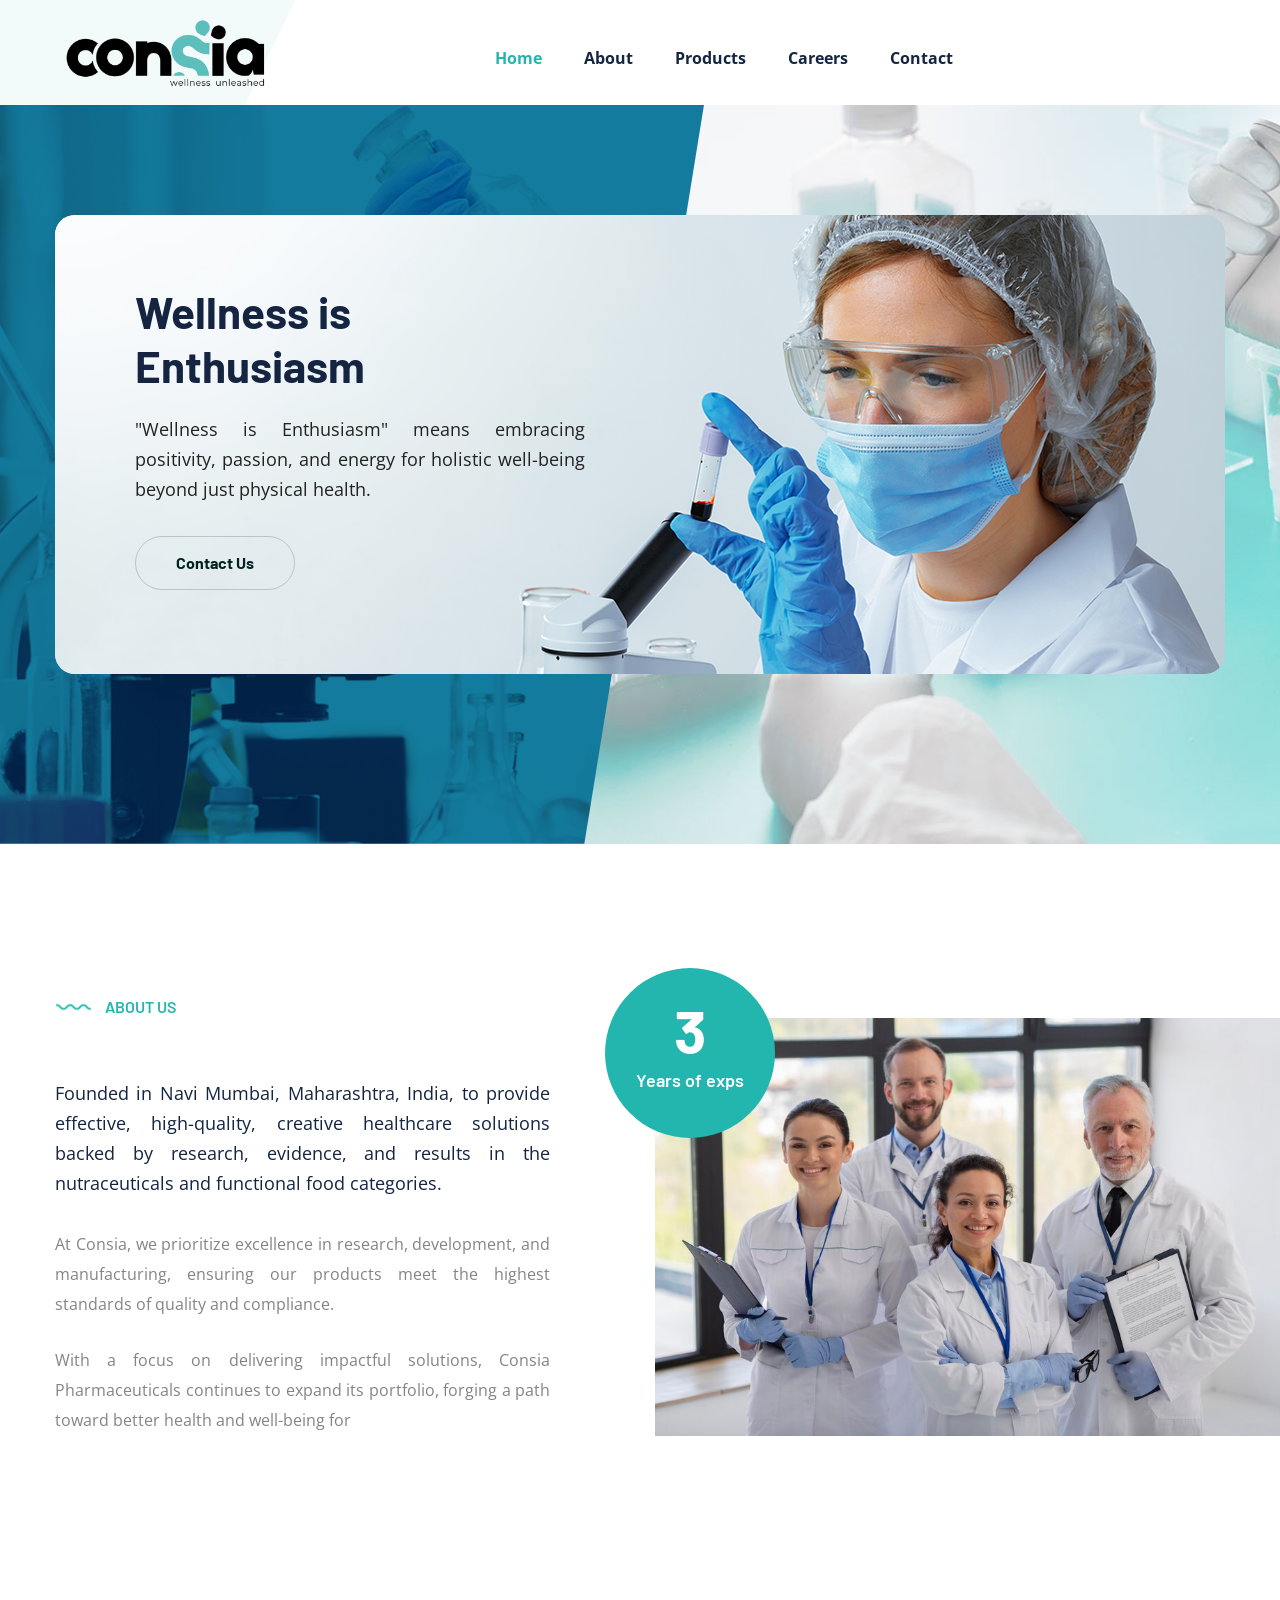
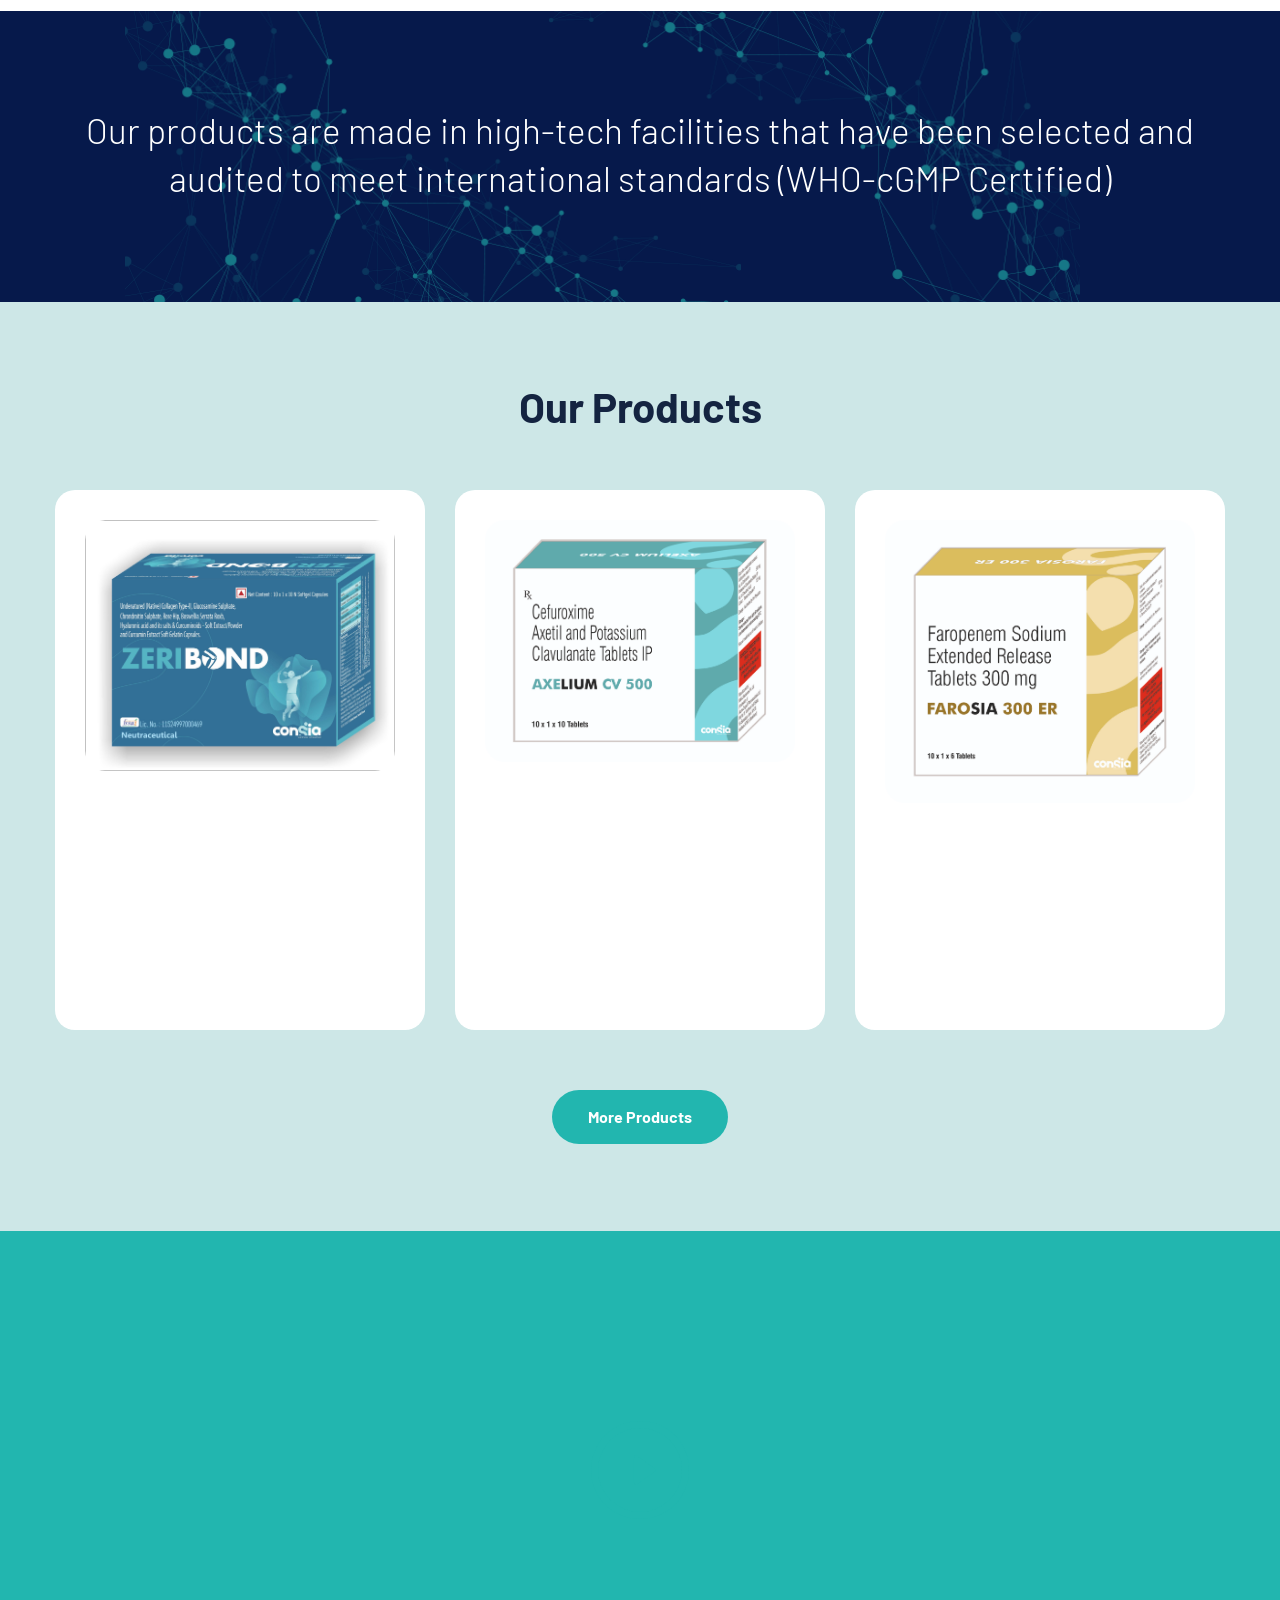
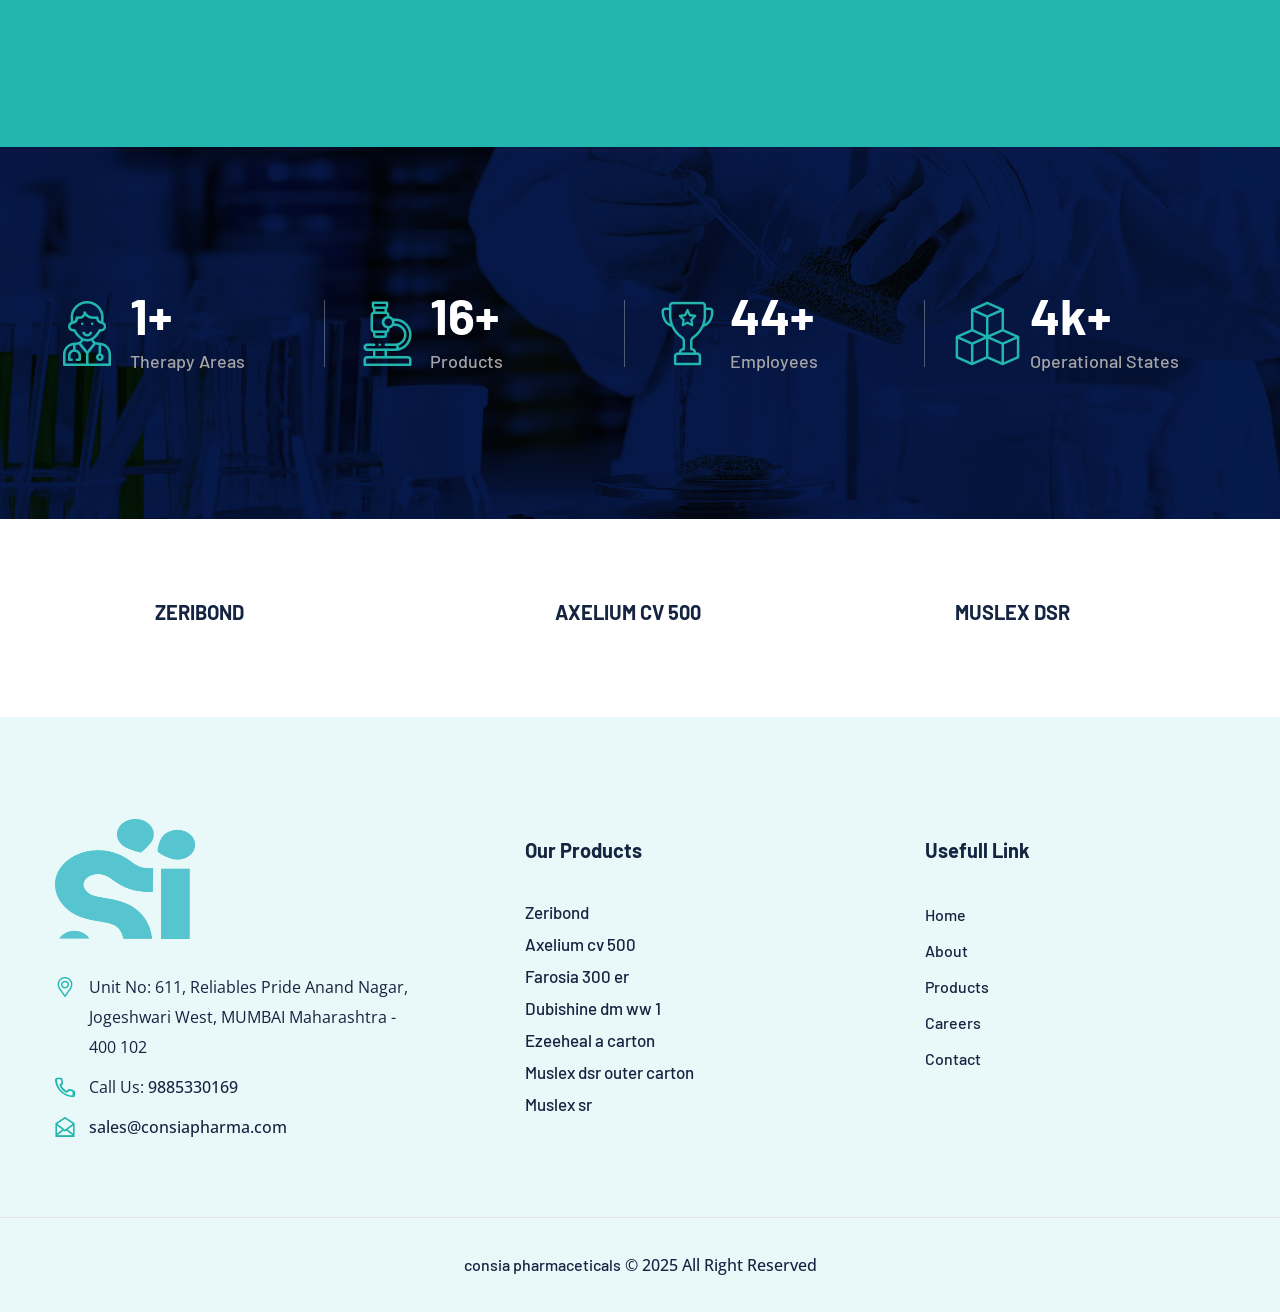
==== index.html @ 728d29fa "footer alignments done" ====
<!DOCTYPE html>
<html lang="en">
<head>
<meta charset="utf-8">
<meta http-equiv="X-UA-Compatible" content="IE=edge">
<meta name="viewport" content="width=device-width, initial-scale=1.0, maximum-scale=1.0, user-scalable=0">

<title>Consia pharmaceticals</title>

<!-- Fav Icon -->
<link rel="icon" href="assets/images/consiapharma-logo.png" type="consiapharma-logo">

<!-- Google Fonts -->
<link href="https://fonts.googleapis.com/css2?family=Barlow:ital,wght@0,300;0,400;0,500;0,600;0,700;0,800;0,900;1,300;1,400;1,500;1,600;1,700;1,800;1,900&display=swap" rel="stylesheet">
<link href="https://fonts.googleapis.com/css2?family=Open+Sans:ital,wght@0,300;0,400;0,600;0,700;0,800;1,300;1,400;1,600;1,700;1,800&display=swap" rel="stylesheet">

<!-- Stylesheets -->
<link href="assets/css/font-awesome-all.css" rel="stylesheet">
<link href="assets/css/flaticon.css" rel="stylesheet">
<link href="assets/css/owl.css" rel="stylesheet">
<link href="assets/css/bootstrap.css" rel="stylesheet">
<link href="assets/css/jquery.fancybox.min.css" rel="stylesheet">
<link href="assets/css/animate.css" rel="stylesheet">
<link href="assets/css/color.css" rel="stylesheet">
<link href="assets/css/style.css" rel="stylesheet">
<link href="assets/css/responsive.css" rel="stylesheet">

</head>


<!-- page wrapper -->
<body>

    <div class="boxed_wrapper">


        <!-- preloader -->
        <div class="loader-wrap">
            <div class="preloader">
                <!-- <div class="preloader-close">Preloader Close</div> -->
                <div id="handle-preloader" class="handle-preloader">
                    <div class="animation-preloader">
                        <!-- <div class="spinner"></div> -->
                        <div class="txt-loading">
                            <span data-text-preloader="c" class="letters-loading">
                                c
                            </span>
                            <span data-text-preloader="o" class="letters-loading">
                                o
                            </span>
                            <span data-text-preloader="n" class="letters-loading">
                                n
                            </span>
                            <span data-text-preloader="s" class="letters-loading">
                                s
                            </span>
                            <span data-text-preloader="i" class="letters-loading">
                                i
                            </span>
                            <span data-text-preloader="a" class="letters-loading">
                                a
                            </span>
                            <!-- <span data-text-preloader="x" class="letters-loading">
                                x
                            </span> -->
                        </div>
                    </div>  
                </div>
            </div>
        </div>
        <!-- preloader end -->


        <!-- search-popup -->
        <div id="search-popup" class="search-popup">
            <div class="close-search"><span>x</span></div>
            <div class="popup-inner">
                <div class="overlay-layer"></div>
                <div class="search-form">
                    <form method="post" action="index.html">
                        <div class="form-group">
                            <fieldset>
                                <input type="search" class="form-control" name="search-input" value="" placeholder="Search Here" required >
                                <input type="submit" value="Search Now!" class="theme-btn style-four">
                            </fieldset>
                        </div>
                    </form>
                    <h3>Recent Search Keywords</h3>
                    <ul class="recent-searches">
                        <li><a href="index.html">Finance</a></li>
                        <li><a href="index.html">Idea</a></li>
                        <li><a href="index.html">Service</a></li>
                        <li><a href="index.html">Growth</a></li>
                        <li><a href="index.html">Plan</a></li>
                    </ul>
                </div>
            </div>
        </div>
        <!-- search-popup end -->


        <!-- main header -->
        <header class="main-header style-one">
            <!-- header-upper -->
            <!-- <div class="header-upper">
                <div class="auto-container">
                    <div class="upper-inner clearfix">
                        <div class="logo-box pull-left">
                            <div class="bg-color"></div>
                            <figure class="logo"><a href="index.html"><img src="assets/images/logo.png" alt=""></a></figure>
                        </div>
                        <ul class="info-box pull-right clearfix">
                            <li><i class="icon-2"></i><a href="mailto:info@example.com">info@example.com</a></li>
                            <li><i class="icon-3"></i>Bulls Stadium, California</li>
                            <li class="btn-box"><a href="research.html" class="theme-btn-one">Join Research</a></li>
                        </ul>
                    </div>
                </div>
            </div> -->
            <!-- header-lower -->
            <div class="header-lower">
                <div class="auto-container">
                    <div class="outer-box clearfix">
                        <div class="menu-area pull-left clearfix">
                            <!--Mobile Navigation Toggler-->
                            <div class="mobile-nav-toggler">
                                <i class="icon-bar"></i>
                                <i class="icon-bar"></i>
                                <i class="icon-bar"></i>
                            </div>
                            <nav class="main-menu navbar-expand-md navbar-light">
                                <div class="logo-box pull-left">
                                    <div class="bg-color"></div>
                                    <figure class="logo"><a href="/"><img src="assets/images/consiapharma-logo.png" alt="consiapharma-logo"></a></figure>
                                </div>
                                <div class="collapse navbar-collapse show clearfix" id="navbarSupportedContent">
                                    <ul class="navigation">
                                        <li class="current dropdown"><a href="/">Home</a>
                                           
                                        </li>
                                        <li class="dropdown"><a href="./about">About</a>
                                           
                                        </li>
                                        <li class="dropdown"><a href="./products">Products</a>
                                           
                                        </li> 
                                        <!-- <li class="dropdown"><a href="./products">Manufacturing</a>
                                            
                                        </li> 
                                        <li class="dropdown"><a href="./marketing">Marketing</a>
                                           
                                        </li>  -->
                                        <li class="dropdown"><a href="./careers">Careers</a>
                                           
                                        </li>
                                       
                                        <li><a href="./contact">Contact</a></li>   
                                    </ul>
                                </div>
                            </nav>
                        </div>
                        <!-- <div class="menu-right-content pull-right clearfix">
                            <div class="search-btn">
                                <button type="button" class="search-toggler"><i class="icon-1"></i></button>
                            </div>
                            <ul class="social-links clearfix">
                                <li><a href="index.html"><i class="fab fa-facebook-f"></i></a></li>
                                <li><a href="index.html"><i class="fab fa-twitter"></i></a></li>
                                <li><a href="index.html"><i class="fab fa-instagram"></i></a></li>
                                <li><a href="index.html"><i class="fab fa-pinterest-p"></i></a></li>
                            </ul>
                        </div> -->
                    </div>
                </div>
            </div>

            <!--sticky Header-->
            <div class="sticky-header">
                <div class="auto-container">
                    <div class="outer-box clearfix">
                        <div class="menu-area pull-left">
                            <nav class="main-menu clearfix">
                                <!--Keep This Empty / Menu will come through Javascript-->
                            </nav>
                        </div>
                        <!-- <div class="menu-right-content pull-right clearfix">
                            <div class="search-btn">
                                <button type="button" class="search-toggler"><i class="icon-1"></i></button>
                            </div>
                            <ul class="social-links clearfix">
                                <li><a href="index.html"><i class="fab fa-facebook-f"></i></a></li>
                                <li><a href="index.html"><i class="fab fa-twitter"></i></a></li>
                                <li><a href="index.html"><i class="fab fa-instagram"></i></a></li>
                                <li><a href="index.html"><i class="fab fa-pinterest-p"></i></a></li>
                            </ul>
                        </div> -->
                    </div>
                </div>
            </div>
        </header>
        <!-- main-header end -->

        <!-- Mobile Menu  -->
        <div class="mobile-menu">
            <div class="menu-backdrop"></div>
            <div class="close-btn"><i class="fas fa-times"></i></div>
            
            <nav class="menu-box">
                <div class="nav-logo"><a href="index.html"><img src="assets/images/logo-2.png" alt="" title=""></a></div>
                <div class="menu-outer"><!--Here Menu Will Come Automatically Via Javascript / Same Menu as in Header--></div>
                <div class="contact-info">
                    <h4>Contact Info</h4>
                    <ul>
                        <li>Chicago 12, Melborne City, USA</li>
                        <li><a href="tel:+8801682648101">+88 01682648101</a></li>
                        <li><a href="mailto:info@example.com">info@example.com</a></li>
                    </ul>
                </div>
                <div class="social-links">
                    <ul class="clearfix">
                        <li><a href="index.html"><span class="fab fa-twitter"></span></a></li>
                        <li><a href="index.html"><span class="fab fa-facebook-square"></span></a></li>
                        <li><a href="index.html"><span class="fab fa-pinterest-p"></span></a></li>
                        <li><a href="index.html"><span class="fab fa-instagram"></span></a></li>
                        <li><a href="index.html"><span class="fab fa-youtube"></span></a></li>
                    </ul>
                </div>
            </nav>
        </div>
        <!-- End Mobile Menu -->


        <!-- banner-section -->
        <section class="banner-section style-one" style="background-image: url(assets/images/banner/banner-1.jpg);">
            <div class="bg-layer" style="background-image: url(assets/images/banner/banner-1.png);"></div>
            <div class="banner-carousel owl-theme owl-carousel owl-nav-none owl-dots-none">
                <div class="slide-item">
                    <div class="auto-container">
                        <div class="content-box">
                            <figure class="content-bg"><img src="assets/images/banner/banner-img-1.png" alt=""></figure>
                            <div class="shape">
                                <div class="shape-1 rotate-me" style="background-image: url();"></div>
                            </div>
                            <div class="text">
                                <h2>Wellness is Enthusiasm</h2>
                                <p> 
                                    
"Wellness is Enthusiasm" means embracing positivity, passion, and energy for holistic well-being beyond just physical health.</p>
                                <div class="btn-box">
                                    <!-- <a href="research.html" class="theme-btn-one">Our Services</a> -->
                                    <a href="contact.html" class="banner-btn">Contact Us</a>
                                </div>
                            </div>
                        </div>
                    </div>
                </div>
                <div class="slide-item">
                    <div class="auto-container">
                        <div class="content-box">
                            <figure class="content-bg"><img src="assets/images/banner/banner-img-2.png" alt=""></figure>
                            <div class="shape">
                                <div class="shape-2 rotate-me" style="background-image: url();"></div>
                                <div class="shape-3" style="background-image: url();"></div>
                            </div>
                            <div class="text">
                                <h2>Wellness is Fitness</h2>
                                <p>
                                    "Wellness is Fitness" underscores the vital role of physical fitness in overall well-being. It highlights the importance of regular exercise, strength, endurance, and an active lifestyle for both physical and mental health.</p>
                                <div class="btn-box">
                                    <!-- <a href="research.html" class="theme-btn-one">Our Services</a> -->
                                    <a href="contact.html" class="banner-btn">Contact Us</a>
                                </div>
                            </div>
                        </div>
                    </div>
                </div>
                <div class="slide-item">
                    <div class="auto-container">
                        <div class="content-box">
                            <figure class="content-bg"><img src="assets/images/banner/banner-img-3.png" alt=""></figure>
                            <div class="shape">
                                <div class="shape-4 rotate-me" style="background-image: url();"></div>
                                <div class="shape-5" style="background-image: url();"></div>
                            </div>
                            <div class="text">
                                <h2>Wellness is Pease</h2>
                                <p>"Wellness is Peace" underscores the importance of inner calm and mental tranquility as key aspects of well-being. It reflects a state of harmony within oneself and with the world, fostering emotional balance and reducing stress.</p>
                                <div class="btn-box">
                                    <!-- <a href="research.html" class="theme-btn-one">Our Services</a> -->
                                    <a href="contact.html" class="banner-btn">Contact Us</a>
                                </div>
                            </div>
                        </div>
                    </div>
                </div>

                <div class="slide-item">
                    <div class="auto-container">
                        <div class="content-box">
                            <figure class="content-bg"><img src="assets/images/banner/banner-img-3.png" alt=""></figure>
                            <div class="shape">
                                <div class="shape-4 rotate-me" style="background-image: url();"></div>
                                <div class="shape-5" style="background-image: url();"></div>
                            </div>
                            <div class="text">
                                <h2>Wellness is Exuberance</h2>
                                <p>"Wellness is Exuberance" signifies a vibrant state of joy, energy, and enthusiasm for life. It highlights the connection between a positive attitude and holistic well-being, radiating vitality and happiness in everyday experiences.</p>
                                <div class="btn-box">
                                    <!-- <a href="research.html" class="theme-btn-one">Our Services</a> -->
                                    <a href="contact.html" class="banner-btn">Contact Us</a>
                                </div>
                            </div>
                        </div>
                    </div>
                </div>
            </div>
        </section>
        <!-- banner-section end -->


        <!-- service-section -->
        <!-- <section class="service-section">
            <div class="pattern-layer">
                <div class="pattern-1 wow zoomIn animated" data-wow-delay="00ms" data-wow-duration="1500ms" style="background-image: url(assets/images/shape/shape-3.png);"></div>
                <div class="pattern-2  wow zoomIn animated" data-wow-delay="300ms" data-wow-duration="1500ms" style="background-image: url(assets/images/shape/shape-4.png);"></div>
            </div>
            <div class="auto-container">
                <div class="sec-title centred">
                    <h6>Laboratory Services</h6>
                    <h2>Reliable & High-Quality <br />Laboratory Service</h2>
                </div>
                <div class="row clearfix">
                    <div class="col-lg-3 col-md-6 col-sm-12 service-block">
                        <div class="service-block-one wow fadeInUp animated" data-wow-delay="00ms" data-wow-duration="1500ms">
                            <div class="inner-box">
                                <div class="icon-box"><i class="icon-5"></i></div>
                                <h4><a href="research.html">Clinical <br />Microbiology Tests</a></h4>
                                <p>Excepteur sint ocecat pro dent sunt in culpa.</p>
                                <div class="btn-box"><a href="research.html" class="theme-btn-two">Read More</a></div>
                            </div>
                        </div>
                    </div>
                    <div class="col-lg-3 col-md-6 col-sm-12 service-block">
                        <div class="service-block-one wow fadeInUp animated" data-wow-delay="200ms" data-wow-duration="1500ms">
                            <div class="inner-box">
                                <div class="icon-box"><i class="icon-6"></i></div>
                                <h4><a href="research.html">Testing for <br />Traces & Impurities</a></h4>
                                <p>Excepteur sint ocecat pro dent sunt in culpa.</p>
                                <div class="btn-box"><a href="research.html" class="theme-btn-two">Read More</a></div>
                            </div>
                        </div>
                    </div>
                    <div class="col-lg-3 col-md-6 col-sm-12 service-block">
                        <div class="service-block-one wow fadeInUp animated" data-wow-delay="400ms" data-wow-duration="1500ms">
                            <div class="inner-box">
                                <div class="icon-box"><i class="icon-7"></i></div>
                                <h4><a href="research.html">Clinical <br />Biochemistry Tests</a></h4>
                                <p>Excepteur sint ocecat pro dent sunt in culpa.</p>
                                <div class="btn-box"><a href="research.html" class="theme-btn-two">Read More</a></div>
                            </div>
                        </div>
                    </div>
                    <div class="col-lg-3 col-md-6 col-sm-12 service-block">
                        <div class="service-block-one wow fadeInUp animated" data-wow-delay="600ms" data-wow-duration="1500ms">
                            <div class="inner-box">
                                <div class="icon-box"><i class="icon-8"></i></div>
                                <h4><a href="research.html">Clinical <br />Histopatology Tests</a></h4>
                                <p>Excepteur sint ocecat pro dent sunt in culpa.</p>
                                <div class="btn-box"><a href="research.html" class="theme-btn-two">Read More</a></div>
                            </div>
                        </div>
                    </div>
                </div>
            </div>
        </section> -->
        <!-- service-section end -->


        <!-- about-section -->
        <section class="about-section sec-pad-2">
            <div class="auto-container">
                <div class="row align-items-center clearfix">
                    <div class="col-lg-6 col-md-12 col-sm-12 content-column">
                        <div class="content_block_1">
                            <div class="content-box">
                                <div class="sec-title">
                                    <h6>About Us</h6>
                                    <!-- <h2>Reliable Journal of Medical Health Research.</h2> -->
                                </div>
                                <div class="bold-text">
                                    <p>
                                        Founded in Navi Mumbai, Maharashtra, India, to provide effective, high-quality, creative healthcare solutions backed by research, evidence, and results in the nutraceuticals and functional food categories.</p>
                                </div>
                                <div class="text">
                                    <p>At Consia, we prioritize excellence in research, development, and manufacturing, ensuring our products meet the highest standards of quality and compliance.</p>
                                    <p>With a focus on delivering impactful solutions, Consia Pharmaceuticals continues to expand its portfolio, forging a path toward better health and well-being for </p>
                                    <!-- <ul class="list-style-one clearfix">
                                        <li>The Mycobacteriology Section</li>
                                        <li>The Aerobic Bacteriology Section</li>
                                    </ul> -->
                                </div>
                                <!-- <div class="btn-box">
                                    <a href="research.html" class="theme-btn-one">Our Services</a>
                                </div> -->
                            </div>
                        </div>
                    </div>
                    <div class="col-lg-6 col-md-12 col-sm-12 image-column">
                        <div class="image_block_1">
                            <div class="image-box">
                                <!-- <div class="shape">
                                    <div class="shape-1" style="background-image: url(assets/images/shape/shape-5.png);"></div>
                                    <div class="shape-2" style="background-image: url(assets/images/shape/shape-2.png);"></div>
                                </div> -->
                                <figure class="image"><img src="assets/images/resource/about-pharma.jpg" alt=""></figure>
                                <div class="text">
                                    <h2>3</h2>
                                    <h5>Years of exps</h5>
                                </div>
                            </div>
                        </div>
                    </div>
                </div>
            </div>
        </section>
        <!-- about-section end -->

        <!-- cta-style-two -->
        <section class="cta-style-two bg-color-4">
            <div class="pattern-layer">
                <div class="pattern-1" style="background-image: url(assets/images/shape/shape-61.png);"></div>
                <div class="pattern-2" style="background-image: url(assets/images/shape/shape-62.png);"></div>
            </div>
            <div class="auto-container">
                <div class="inner-box clearfix">
                    <div class="text pull-left">
                        <h2>Our products are made in high-tech facilities that
                            have been selected and audited to
                            meet international standards (WHO-cGMP Certified)</h2>
                    </div>
                    <!-- <div class="btn-box pull-right">
                        <a href="index-4.html" class="banner-btn-two">Book Free Sampling Here</a>
                    </div> -->
                </div>
            </div>
        </section>
        <!-- cta-style-two end -->




        <!-- service-style-two -->
        <section class="service-style-two sec-pad centred products-sec">
            <div class="auto-container">
                <div class="sec-title centred">
                    <!-- <h6>Clinical Services</h6> -->
                    <h2>Our Products</h2>
                </div>
                <div class="row clearfix">
                    <div class="col-lg-4 col-md-6 col-sm-12 service-block">
                        <div class="service-block-two wow fadeInUp animated" data-wow-delay="00ms" data-wow-duration="1500ms">
                            <div class="inner-box">
                                <figure class="image-box"><img src="assets/images/gallery/zeribond.jpeg" alt=""></figure>
                                <div class="lower-content">
                                    <!-- <div class="icon-box"><i class="icon-39"></i></div> -->
                                    <!-- <h4><a href="./products">ZERIBOND</a></h4> -->
                                    <!-- <p>Excepteur sint ocecat pro sunt in culpa. qui officia deserunt mollit anim id est. perspiciatis unde.</p> -->
                                    <!-- <div class="btn-box"><a href="./products" class="theme-btn-two">Read More</a></div> -->
                                </div>
                            </div>
                        </div>
                    </div>
                    <div class="col-lg-4 col-md-6 col-sm-12 service-block">
                        <div class="service-block-two wow fadeInUp animated" data-wow-delay="300ms" data-wow-duration="1500ms">
                            <div class="inner-box">
                                <figure class="image-box"><img src="assets/images/gallery/AXELIUM-CV-500.jpg" alt=""></figure>
                                <div class="lower-content">
                                    <!-- <div class="icon-box"><i class="icon-40"></i></div> -->
                                    <!-- <h4><a href="research.html">Testing for Traces & <br />Impurities</a></h4>
                                    <p>Excepteur sint ocecat pro sunt in culpa. qui officia deserunt mollit anim id est. perspiciatis unde.</p> -->
                                    <!-- <div class="btn-box"><a href="./products" class="theme-btn-two">Read More</a></div> -->
                                </div>
                            </div>
                        </div>
                    </div>
                    <div class="col-lg-4 col-md-6 col-sm-12 service-block">
                        <div class="service-block-two wow fadeInUp animated" data-wow-delay="600ms" data-wow-duration="1500ms">
                            <div class="inner-box">
                                <figure class="image-box"><img src="assets/images/gallery/FAROSIA-300-ER.jpg" alt=""></figure>
                                <div class="lower-content">
                                    <!-- <div class="icon-box"><i class="icon-41"></i></div>
                                    <h4><a href="research.html">Clinical Biochemistry <br />Tests</a></h4>
                                    <p>Excepteur sint ocecat pro sunt in culpa. qui officia deserunt mollit anim id est. perspiciatis unde.</p> -->
                                    <!-- <div class="btn-box"><a href="./products" class="theme-btn-two">Read More</a></div> -->
                                </div>
                            </div>
                        </div>
                    </div>
                </div>
                <div class="more-btn">
                    <a href="./products" class="theme-btn-one">More Products</a>
                </div>
            </div>
        </section>
        <!-- service-style-two end -->

        <!-- video-section -->
        <section class="video-section centred" style="background-image: url(assets/images/background/parallax-img.jpg);">
            <div class="auto-container">
                <div class="inner-box">
                    <div class="video-btn">
                        <a href="https://www.youtube.com/watch?v=nfP5N9Yc72A&amp;t=28s" class="lightbox-image" data-caption=""><i class="icon-4"></i></a>
                    </div>
                    <!-- <h3>Lets Watch Our Recent Work</h3> -->
                </div>
            </div>
        </section>
        <!-- video-section end -->


        <!-- funfact-style-two -->
        <section class="funfact-style-two" style="background-image: url(assets/images/background/funfact-1.jpg);">
            <div class="auto-container">
                <div class="row clearfix">
                    <div class="col-lg-3 col-md-6 col-sm-12 counter-block">
                        <div class="counter-block-two">
                            <div class="inner-box">
                                <div class="icon-box"><i class="icon-42"></i></div>
                                <div class="count-outer count-box">
                                    <span class="count-text" data-speed="1500" data-stop="2">0</span><span>+</span>
                                </div>
                                <h5>Therapy Areas</h5>
                            </div>
                        </div>
                    </div>
                    <div class="col-lg-3 col-md-6 col-sm-12 counter-block">
                        <div class="counter-block-two">
                            <div class="inner-box">
                                <div class="icon-box"><i class="icon-43"></i></div>
                                <div class="count-outer count-box">
                                    <span class="count-text" data-speed="1500" data-stop="18">0</span><span>+</span>
                                </div>
                                <h5>Products</h5>
                            </div>
                        </div>
                    </div>
                    <div class="col-lg-3 col-md-6 col-sm-12 counter-block">
                        <div class="counter-block-two">
                            <div class="inner-box">
                                <div class="icon-box"><i class="icon-44"></i></div>
                                <div class="count-outer count-box">
                                    <span class="count-text" data-speed="1500" data-stop="49">0</span><span>+</span>
                                </div>
                                <h5>Employees</h5>
                            </div>
                        </div>
                    </div>
                    <div class="col-lg-3 col-md-6 col-sm-12 counter-block">
                        <div class="counter-block-two">
                            <div class="inner-box">
                                <div class="icon-box"><i class="icon-45"></i></div>
                                <div class="count-outer count-box">
                                    <span class="count-text" data-speed="1500" data-stop="5">0</span><span>k+</span>
                                </div>
                                <h5>Operational States</h5>
                            </div>
                        </div>
                    </div>
                </div>
            </div>
        </section>
        <!-- funfact-style-two end -->


        <!-- news-section -->
        <section class="news-section sec-pad">
            <div class="auto-container">
               
                <div class="three-item-carousel owl-carousel owl-dots-none">
                    <div class="news-block-one">
                        <div class="inner-box">
                            <div class="lower-content">
                                <h4><span>ZERI</span>BOND</h4>
                            </div>
                        </div>
                    </div>
                    <div class="news-block-one">
                        <div class="inner-box">
                            <div class="lower-content">
                                <h4>AXELIUM CV 500</h4>
                            </div>
                        </div>
                    </div>
                    <div class="news-block-one">
                        <div class="inner-box">
                            <div class="lower-content">
                                <h4>MUSLEX DSR</h4>
                            </div>
                        </div>
                    </div>

                    <div class="news-block-one">
                        <div class="inner-box">
                            <div class="lower-content">
                                <h4>FAROSIA 300 ER</h4>
                            </div>
                        </div>
                    </div>

                    <div class="news-block-one">
                        <div class="inner-box">
                            <div class="lower-content">
                                <h4>DUBISHINE DM</h4>
                            </div>
                        </div>
                    </div>

                    
                    <div class="news-block-one">
                        <div class="inner-box">
                            <div class="lower-content">
                                <h4>EZEEHEAL A</h4>
                            </div>
                        </div>
                    </div>

                    <div class="news-block-one">
                        <div class="inner-box">
                            <div class="lower-content">
                                <h4>POLMAZOX</h4>
                            </div>
                        </div>
                    </div>

                    <div class="news-block-one">
                        <div class="inner-box">
                            <div class="lower-content">
                                <h4>MUSLEX SR</h4>
                            </div>
                        </div>
                    </div>

                    <div class="news-block-one">
                        <div class="inner-box">
                            <div class="lower-content">
                                <h4>BONEFRAX</h4>
                            </div>
                        </div>
                    </div>

                    <div class="news-block-one">
                        <div class="inner-box">
                            <div class="lower-content">
                                <h4>LOMOCAL D3</h4>
                            </div>
                        </div>
                    </div>

                    <div class="news-block-one">
                        <div class="inner-box">
                            <div class="lower-content">
                                <h4>PALMIMAX</h4>
                            </div>
                        </div>
                    </div>
                </div>
            </div>
        </section>
        <!-- news-section end -->

        <!-- main-footer -->
        <footer class="main-footer border-top-10 bg-color-1">
            <div class="footer-top">
                <div class="shape">
                    <div class="shape-1 rotate-me" style="background-image: url();"></div>
                    <div class="shape-2 rotate-me" style="background-image: url();"></div>
                    <!-- <div class="shape-3"></div>
                    <div class="shape-4"></div> -->
                </div>
                <div class="auto-container">
                    <div class="row clearfix">
                        <div class="col-lg-4 col-md-6 col-sm-12 footer-column">
                            <div class="footer-widget logo-widget">
                                <div class="footer-logo">
                                    <figure class="logo footer-logo"><a href="/"><img src="assets/images/Graphic1.png" alt=""></a></figure>
                                </div>
                                <div class="text">
                                    <!-- <p>Nostrud exertation ullamco labor aliquip commodo duis.</p> -->
                                    <ul class="info clearfix">
                                        <li><i class="icon-26"></i>
                                            Unit No: 611, Reliables Pride 
                                            Anand Nagar, Jogeshwari West, MUMBAI 
                                            Maharashtra - 400 102</li>
                                        <li><i class="icon-24"></i>Call Us: <a href="tel:9885330169">9885330169</a></li>
                                        <li><i class="icon-25"></i><a href="mailto:sales@consiapharma.com">sales@consiapharma.com
                                            </a></li>
                                    </ul>
                                </div>
                            </div>
                        </div>
                        <div class="col-lg-4 col-md-6 col-sm-12 footer-column">
                            <div class="footer-widget post-widget ml-70">
                                <div class="widget-title">
                                    <h4>Our Products</h4>
                                </div>
                                <div class="post-inner">
                                    <div class="post">
                                        <h5><a href="#">Zeribond</a></h5>
                                        <!-- <span class="post-date">27 May, 2021</span> -->
                                    </div>
                                    <div class="post">
                                        <h5><a href="#">Axelium cv 500</a></h5>
                                        <!-- <span class="post-date">26 May, 2021</span> -->
                                    </div>
                                    <div class="post">
                                        <h5><a href="#">Farosia 300 er</a></h5>
                                        <!-- <span class="post-date">25 May, 2021</span> -->
                                    </div>

                                    <div class="post">
                                        <h5><a href="#">Dubishine dm ww 1</a></h5>
                                        <!-- <span class="post-date">25 May, 2021</span> -->
                                    </div>

                                    <div class="post">
                                        <h5><a href="#">Ezeeheal a carton</a></h5>
                                        <!-- <span class="post-date">25 May, 2021</span> -->
                                    </div>

                                    <div class="post">
                                        <h5><a href="#"> Muslex dsr outer carton</a></h5>
                                        <!-- <span class="post-date">25 May, 2021</span> -->
                                    </div>

                                    <div class="post">
                                        <h5><a href="#">Muslex sr</a></h5>
                                        <!-- <span class="post-date">25 May, 2021</span> -->
                                    </div>
                                </div>
                            </div>
                        </div>
                        <div class="col-lg-4 col-md-6 col-sm-12 footer-column">
                            <div class="footer-widget links-widget ml-70">
                                <div class="widget-title">
                                    <h4>Usefull Link</h4>
                                </div>
                                <div class="widget-content">
                                    <ul class="links-list clearfix">
                                        <li><a href="/">Home</a></li>
                                        <li><a href="./about">About</a></li>
                                        <li><a href="./products">Products</a></li>
                                        <li><a href="./careers">Careers</a></li>
                                        <li><a href="./contact">Contact</a></li>
                                        
                                    </ul>
                                </div>
                            </div>
                        </div>
                        <!-- <div class="col-lg-3 col-md-6 col-sm-12 footer-column">
                            <div class="footer-widget subscribe-widget">
                                <div class="widget-title">
                                    <h4>Subscribe</h4>
                                </div>
                                <div class="widget-content">
                                    <p>Lorem ipsum dlor sit amet, conect adipisicing elit sed do eiusmod.</p>
                                    <form action="contact.html" method="post" class="subscribe-form">
                                        <div class="form-group">
                                            <input type="email" name="email" placeholder="Your Email" required="">
                                            <button type="submit"><i class="icon-27"></i></button>
                                        </div>
                                    </form>
                                </div>
                            </div>
                        </div> -->
                    </div>
                </div>
            </div>
            <div class="footer-bottom centred">
                <div class="auto-container">
                    <div class="copyright">
                        <p><a href="#">consia pharmaceticals</a> &copy; 2025 All Right Reserved</p>
                    </div>
                </div>
            </div>
        </footer>
        <!-- main-footer end -->



        <!--Scroll to top-->
        <button class="scroll-top scroll-to-target" data-target="html">
            <span class="fal fa-angle-up"></span>
        </button>
    </div>


    <!-- jequery plugins -->
    <script src="assets/js/jquery.js"></script>
    <script src="assets/js/popper.min.js"></script>
    <script src="assets/js/bootstrap.min.js"></script>
    <script src="assets/js/owl.js"></script>
    <script src="assets/js/wow.js"></script>
    <script src="assets/js/validation.js"></script>
    <script src="assets/js/jquery.fancybox.js"></script>
    <script src="assets/js/appear.js"></script>
    <script src="assets/js/isotope.js"></script>
    <script src="assets/js/jquery.nice-select.min.js"></script>

    <!-- main-js -->
    <script src="assets/js/script.js"></script>

</body><!-- End of .page_wrapper -->
</html>
---- assets/css/flaticon.css ----
@font-face {
  font-family: 'icomoon';
  src:  url('../fonts/icomoon.eot?axc0in');
  src:  url('../fonts/icomoon.eot?axc0in#iefix') format('embedded-opentype'),
    url('../fonts/icomoon.ttf?axc0in') format('truetype'),
    url('../fonts/icomoon.woff?axc0in') format('woff'),
    url('../fonts/icomoon.svg?axc0in#icomoon') format('svg');
  font-weight: normal;
  font-style: normal;
  font-display: block;
}

[class^="icon-"], [class*=" icon-"] {
  /* use !important to prevent issues with browser extensions that change fonts */
  font-family: 'icomoon' !important;
  speak: never;
  font-style: normal;
  font-weight: normal;
  font-variant: normal;
  text-transform: none;
  line-height: 1;

  /* Better Font Rendering =========== */
  -webkit-font-smoothing: antialiased;
  -moz-osx-font-smoothing: grayscale;
}

.icon-1:before {
  content: "\e900";
}
.icon-2:before {
  content: "\e901";
}
.icon-3:before {
  content: "\e902";
}
.icon-4:before {
  content: "\e903";
}
.icon-5:before {
  content: "\e904";
}
.icon-6:before {
  content: "\e905";
}
.icon-7:before {
  content: "\e906";
}
.icon-8:before {
  content: "\e907";
}
.icon-9:before {
  content: "\e908";
}
.icon-10:before {
  content: "\e909";
}
.icon-11:before {
  content: "\e90a";
}
.icon-12:before {
  content: "\e90b";
}
.icon-13:before {
  content: "\e90c";
}
.icon-14:before {
  content: "\e90d";
}
.icon-15:before {
  content: "\e90e";
}
.icon-16:before {
  content: "\e90f";
}
.icon-17:before {
  content: "\e910";
}
.icon-18:before {
  content: "\e911";
}
.icon-19:before {
  content: "\e912";
}
.icon-20:before {
  content: "\e913";
}
.icon-21:before {
  content: "\e914";
}
.icon-22:before {
  content: "\e915";
}
.icon-23:before {
  content: "\e916";
}
.icon-24:before {
  content: "\e917";
}
.icon-25:before {
  content: "\e918";
}
.icon-26:before {
  content: "\e919";
}
.icon-27:before {
  content: "\e91a";
}
.icon-28:before {
  content: "\e91b";
}
.icon-29:before {
  content: "\e91c";
}
.icon-30:before {
  content: "\e91d";
}
.icon-31:before {
  content: "\e91e";
}
.icon-32:before {
  content: "\e91f";
}
.icon-33:before {
  content: "\e920";
}
.icon-34:before {
  content: "\e921";
}
.icon-35:before {
  content: "\e922";
}
.icon-36:before {
  content: "\e923";
}
.icon-37:before {
  content: "\e924";
}
.icon-38:before {
  content: "\e925";
}
.icon-39:before {
  content: "\e926";
}
.icon-40:before {
  content: "\e927";
}
.icon-41:before {
  content: "\e928";
}
.icon-42:before {
  content: "\e929";
}
.icon-43:before {
  content: "\e92a";
}
.icon-44:before {
  content: "\e92b";
}
.icon-45:before {
  content: "\e92c";
}
.icon-46:before {
  content: "\e92d";
}
.icon-47:before {
  content: "\e92e";
}
.icon-48:before {
  content: "\e92f";
}
.icon-49:before {
  content: "\e930";
}
.icon-50:before {
  content: "\e931";
}
.icon-51:before {
  content: "\e932";
}
.icon-52:before {
  content: "\e933";
}
.icon-53:before {
  content: "\e934";
}
.icon-54:before {
  content: "\e935";
}
.icon-55:before {
  content: "\e936";
}
.icon-56:before {
  content: "\e937";
}
.icon-57:before {
  content: "\e938";
}
.icon-58:before {
  content: "\e939";
}
.icon-59:before {
  content: "\e93a";
}
.icon-60:before {
  content: "\e93b";
}
---- assets/css/color.css ----
/* template-color */

.scroll-top{
  border: 2px dashed #22b6af;
  color: #22b6af;
}

.preloader-close{
	color: #22b6af;
}

.theme-btn-one{
	background: #22b6af;
}

.main-header .header-upper .info-box li a:hover{
	color: #22b6af;
}

.main-header .header-upper .info-box li i{
  color: #22b6af;
}

.search-popup .search-form fieldset input[type="submit"]{
	background: #22b6af;
}

.search-popup .recent-searches li a:hover{
	border-color: #22b6af;
	background: #22b6af;
}

.main-menu .navigation > li.current > a,
.main-menu .navigation > li:hover > a{
  color: #22b6af;
}

.main-header .search-btn button:hover{
  color: #22b6af;
}

.main-header .social-links li a:hover{
  color: #22b6af;
}

.main-menu .navigation > li > ul,
.main-menu .navigation > li > .megamenu{
	border-top: 3px solid #22b6af;
}

.main-menu .navigation > li > ul > li > ul{
	border-top: 3px solid #22b6af;
}

.main-menu .navigation > li > ul > li > a:hover,
.main-menu .navigation > li > .megamenu li > a:hover{
	color: #22b6af;
}

.main-menu .navigation > li > ul > li > ul > li > a:hover{
  color: #22b6af;
}

.search-popup .close-search:hover{
	color: #22b6af;
}

.banner-btn:before{
	background: #22b6af;
}

.banner-btn:hover{
	border-color: #22b6af;
}

.sec-title h6{
	color: #22b6af;
}

.banner-section .bg-layer{
	background-color: #1d5ccd;
}

.service-block-one .inner-box .icon-box{
	color: #22b6af;
}

.theme-btn-two:hover{
	background: #22b6af;
}

.service-block-one .inner-box h4 a:hover{
  color: #22b6af;
}

.service-block-one .inner-box:before{
	background: #22b6af;
}

.service-block-one .inner-box .theme-btn-two:hover{
  color: #22b6af !important;
}

.list-style-one li:before{
	color: #22b6af;
}

.image_block_1 .image-box .text{
	background-color: #1d5ccd;
}

.video-section{
	background-color: #1d5ccd;
}

.video-section .video-btn a{
	color: #22b6af;
}

.research-block-one .inner-box .other-option li a:hover{
	background: #22b6af;
	border-color: #22b6af;
}

.social-style-one li a:hover{
	background: #22b6af;
}

.team-block-one .inner-box .lower-content h4 a:hover{
  color: #22b6af;
}

.content_block_3 .content-box .rating li{
	color: #ffab01;
}

.content_block_3 .content-box .author-box .designation{
	color: #22b6af;
}

.testimonial-section .owl-nav .owl-prev:hover,
.testimonial-section .owl-nav .owl-next:hover{
  color: #22b6af;
}

.bg-color-2{
	background: #1d5ccd;
}

.counter-block-one .inner-box .text .bar-inner{
	background: #22b6af;
}

.event-block-one .inner-box h4 a:hover{
  color: #22b6af;
}

.event-block-one .inner-box .post-date h3{
	color: #22b6af;
}

.event-block-one .inner-box .info li i{
	color: #22b6af;
}

.news-block-one .inner-box .lower-content .post-date h3{
	color: #22b6af;
}

.news-block-one .inner-box .lower-content h4 a:hover{
	color: #22b6af;
}

.news-block-one .inner-box .lower-content .post-info a:hover{
  color: #22b6af;
}

.news-section .owl-nav .owl-prev:hover,
.news-section .owl-nav .owl-next:hover{
	color: #22b6af;
}

.content_block_4 .content-box{
	background: #1d5ccd;
}

.border-top-10{
	border-top: 10px solid #22b6af;
}

.content_block_4 .content-box form .form-group input[type='text'],
.content_block_4 .content-box form .form-group input[type='email'],
.content_block_4 .content-box form .form-group textarea{
	border: 1px solid #1d5ccd;
}

.footer-top .logo-widget .text .info li a:hover{
  color: #22b6af;
}

.footer-top .logo-widget .text .info li i{
	color: #22b6af;
}

.footer-top .post-widget .post h5 a:hover{
  color: #22b6af;
}

.footer-top .links-widget .links-list li a:hover{
  color: #22b6af;
}

.footer-top .links-widget .links-list li a:before{
	background: #22b6af;
}

.footer-top .subscribe-widget .widget-content .subscribe-form .form-group input:focus{
  border-color: #22b6af !important;
}

.footer-top .subscribe-widget .widget-content .subscribe-form .form-group button{
	background: #22b6af;
}

.footer-bottom a:hover{
  color: #22b6af;
}

.header-top .text p i{
	color: #22b6af;
}

.header-upper-two .info-box li i{
	color: #22b6af;
}

.header-upper-two .info-box li p a:hover{
  color: #22b6af;
}

.sidebar-info-contents .content-inner .content-box .booking-form .form-group input:focus,
.sidebar-info-contents .content-inner .content-box .booking-form .form-group textarea:focus{
	border-color: #22b6af !important;
}

.close-side-widget:hover{
  color: #22b6af;
}

.sidebar-info-contents .content-inner .contact-info ul li a:hover{
  color: #22b6af;
}

.sidebar-info-contents .content-inner .social-box li a:hover{
  background: #22b6af;
  border-color: #22b6af;
}

.main-header.style-two .menu-right-content li button:hover{
  color: #22b6af;
}

.banner-section.style-two .content-box .image-box .support-box a i{
	color: #22b6af;
}

.banner-section.style-two .content-box .image-box .shape .shape-1{
	background: #22b6af;
}

h4 a:hover{
  color: #22b6af;
}

.feature-block-one .inner-box .icon-box{
	color: #22b6af;
}

.feature-block-one .inner-box .icon-box:before{
	background: #22b6af;
}

.image_block_3 .image-box .text{
	background-color: #22b6af;
}

.content_block_1 .content-box .inner-box .single-item .icon-box{
	color: #22b6af;
}

.content_block_6 .content-box .inner-box .single-item .icon-box{
	color: #22b6af;
}


.content_block_6 .content-box .inner-box .single-item .icon-box:before{
	background: #22b6af;
}

.service-block-two .inner-box .lower-content .icon-box{
	background: #22b6af;
}

.team-style-two .owl-nav .owl-prev:hover,
.team-style-two .owl-nav .owl-next:hover{
	color: #22b6af;
}

.event-block-one .inner-box .image-box:before{
	background: #22b6af;
}

.content_block_5 .content-box form .form-group input:focus,
.content_block_5 .content-box form .form-group textarea:focus{
  border-color: #22b6af !important;
}

.image_block_4 .image-box .text{
	background: #22b6af;
}

.content_block_1 .content-box .singl-block .single-item .icon-box{
	color: #22b6af;
}

.content_block_1 .content-box .singl-block .single-item .icon-box:before{
	background: #22b6af;
}

.service-block-three .inner-box .icon-box{
	color: #22b6af;
}

.service-block-three .inner-box:before{
	background: #22b6af;
}

.funfact-style-two{
	background-color: #06194b;
}

.counter-block-two .inner-box .icon-box{
	color: #22b6af;
}

.event-block-one .inner-box .link a:hover{
  background: #22b6af;
}

.team-block-two .inner-box .lower-content .inner .social-style-one li a:hover{
  border-color: #22b6af;
  background: #22b6af;
}

.main-header.style-four .menu-right-content li.search-btn button:hover{
  color: #22b6af;
}

.banner-section.style-four .image-box .image:before{
	background: #22b6af;
}

.service-style-four .tab-btns li .single-btn-box .icon-box{
	color: #22b6af;
}

.service-style-four .tab-btns li .single-btn-box:before{
	background: #22b6af;
}

.service-style-four .tab-btns li .single-btn-box:hover:after,
.service-style-four .tab-btns li.active-btn .single-btn-box:after{
	background: #22b6af;
}

.project-block-one .inner-box .content-box .view-btn a{
	color: #22b6af;
}

.project-block-one .inner-box .content-box .view-btn a:hover{
  background: #22b6af;
  border-color: #22b6af;
}

.news-block-two .inner-box .image-box .post-date h3{
	color: #22b6af;
}

.news-block-two .inner-box .image-box:before{
	background: #22b6af;
}

.news-block-two .inner-box .content-box .post-info li a:hover{
  color: #22b6af;
}

.news-style-two .owl-nav .owl-prev:hover,
.news-style-two .owl-nav .owl-next:hover{
	color: #22b6af;
}

.bg-color-3{
	background: #22b6af;
}

.banner-section.style-five .image-box .admin-box:before{
	background: #22b6af;
}

.research-block-two .inner-box .image-box h5{
	background: #22b6af;
}

.video-style-two .video-btn a{
	color: #22b6af;
}

.books-page-section .inner-content .inner-box:after{
	background: #22b6af;
}

.journal-section .tab-btn-box .tab-btns li.active-btn,
.journal-section .tab-btn-box .tab-btns li:hover{
  background: #22b6af;
  border-color: #22b6af;
}

.journal-section .tabs-box .single-item .odi-code p span{
	color: #22b6af;
}

.journal-section .tabs-box .single-item .download-option a{
	color: #22b6af;
	border: 1px solid #22b6af;
}

.journal-section .tabs-box .single-item .download-option a:hover{
	background: #22b6af;
}

.default-form .form-group input:focus,
.default-form .form-group textarea:focus{
  border-color: #22b6af !important;
}

.future-member .sidebar-content .info-box ul li a:hover{
  color: #22b6af;
}

.question-form .form-group input:focus,
.question-form .form-group textarea:focus{
  border-color: #22b6af !important;
}

.error-section .inner-box h1{
	color: #22b6af;
}

.team-details .content_block_2 .content-box .info li a:hover{
	color: #22b6af;
}

.education-block-one .inner-box h3{
	color: #22b6af;
}

.education-block-one .inner-box .dot-box:before{
	background: #22b6af;
}

.awards-section .inner-box .single-item h3{
	color: #22b6af;
}

.events-sidebar .speaker-info .info-list li i{
	color: #22b6af;
}

.gallery-page-section .filters .filter-tabs li.active,
.gallery-page-section .filters .filter-tabs li:hover{
  color: #22b6af;
}

.gallery-page-section .filters .filter-tabs li:before{
	background: #22b6af;
}

.pagination li a:hover,
.pagination li a.current{
	background: #22b6af;
	border-color: #22b6af;
}

.blog-sidebar .search-widget .search-form .form-group input:focus{
  border-color: #22b6af !important;
}

.blog-sidebar .search-widget .search-form .form-group input:focus + button,
.blog-sidebar .search-widget .search-form .form-group button:hover{
	color: #22b6af;
}

.blog-sidebar .category-widget .category-list li a:hover{
	color: #22b6af;
}

.blog-sidebar .category-widget .category-list li a:before{
	color: #22b6af;
}

.blog-sidebar .post-widget .post h5 a:hover{
  color: #22b6af;
}

.blog-sidebar .sidebar-widget .tags-list li a:hover{
  background: #22b6af;
  border-color: #22b6af;
}

.news-block-three .inner-box .lower-content .inner h3 a:hover{
	color: #22b6af;
}

.news-block-three .inner-box .lower-content .post-date h3{
	color: #22b6af;
}

.news-block-three .inner-box .lower-content .inner .post-info a:hover{
	color: #22b6af;
}

.blog-details-content .post-share-option .tags-list li a:hover{
  color: #22b6af;
}

.blog-details-content .post-share-option .social-links li:first-child a{
	background: #466ca9;
}

.blog-details-content .post-share-option .social-links li:nth-child(2) a{
  background: #dd4b39;
}

.blog-details-content .post-share-option .social-links li:last-child a{
  background: #55acee;
}

.blog-details-content .author-box .inner .social-links li a:hover{
  background: #22b6af;
  border-color: #22b6af;
}

.blog-details-content .comment-box .comment .comment-inner .reply-btn:hover{
  color: #22b6af;
}

.google-map-section .info-section .info-inner .single-info-box .icon-box{
	color: #22b6af;
}

.google-map-section .info-section .info-inner .single-info-box a:hover{
  color: #22b6af;
}

.menu-area .mobile-nav-toggler{
	background-color: #22b6af;
}
---- assets/css/style.css ----
/* Css For Laborex */

/************ TABLE OF CONTENTS ***************
1. Fonts
2. Reset
3. Global
4. Main Header/style-one/style-two
5. Main Slider/style-one/style-two
6. Intro Section
7. Welcome Section
9. Cta Section
8. Research Fields
10. Testimonial Section
11. Researches Section
12. Team Section
14. Video
15. Fact Counter
16. News Section
19. Clients Section
20. Main Footer
21. Footer Bottom
22. Research Style Two
23. Innovative Solution
24. Discover Section
25. Testimonial Section
26. Chooseus Section
27. News Style Two
28. Page Title
29. Research Page Section
30. Research Details
31. Professor Page Section
32. Professor Details
33. About Section
34. Error Section
35. Blog Page Section
36. Blog Details
37. Blog Sidebar
38. Contact Section
39. Google Map


**********************************************/



/*** 

====================================================================
  Reset
====================================================================

 ***/
* {
  margin:0px;
  padding:0px;
  border:none;
  outline:none;
}


/*** 

====================================================================
  Global Settings
====================================================================

 ***/


body {
  font-size:16px;
  color:#848484;
  line-height:26px;
  font-weight:400;
  background:#ffffff;
  font-family: 'Open Sans', sans-serif;
  background-size:cover;
  background-repeat:no-repeat;
  background-position:center top;
  -webkit-font-smoothing: antialiased;
}

  @media (min-width:1200px) {
  .container {
    max-width: 1170px;
    padding: 0px 15px;
  }
}

.large-container{
  max-width: 1550px;
  padding: 0px 15px;
  margin: 0 auto;
}

.container-fluid{
  padding: 0px;
}

.auto-container{
  position:static;
  max-width:1200px;
  padding:0px 15px;
  margin:0 auto;
}

.small-container{
  max-width:680px;
  margin:0 auto;
}

.boxed_wrapper{
  position: relative;
  margin: 0 auto;
  overflow: hidden !important;
  width: 100%;
  min-width: 300px;
}


a{
  font-family: 'Barlow', sans-serif;
  text-decoration:none;
  transition:all 500ms ease;
  -moz-transition:all 500ms ease;
  -webkit-transition:all 500ms ease;
  -ms-transition:all 500ms ease;
  -o-transition:all 500ms ease;
}

a:hover{
  text-decoration:none;
  outline:none;
}

input,button,select,textarea{
  font-family: 'Open Sans', sans-serif;
  font-weight: 400;
  font-size: 15px;
  background: transparent;
}

ul,li{
  list-style:none;
  padding:0px;
  margin:0px; 
}

input{
  transition: all 500ms ease;
}

button:focus,
input:focus,
textarea:focus{
  outline: none;
  box-shadow: none;
  transition: all 500ms ease;
}

p{
  position: relative;
  font-family: 'Open Sans', sans-serif;
  color: #848484;
  font-weight: 400;
  margin: 0px;
  transition: all 500ms ease;
}

h1,h2,h3,h4,h5,h6{
  position:relative;
  font-family: 'Barlow', sans-serif;
  font-weight: 400;
  color: #142441;
  margin: 0px;
  transition: all 500ms ease;
}

/* Preloader */

.handle-preloader {
  align-items: center;
  -webkit-align-items: center;
  display: flex;
  display: -ms-flexbox;
  height: 100%;
  justify-content: center;
  -webkit-justify-content: center;
  position: fixed;
  background-color: #06194b;
  left: 0;
  top: 0;
  width: 100%;
  z-index: 9999999;
}

.preloader-close{
  position: fixed;
  z-index: 99999999;
  font-size: 14px;
  background: #fff;
  padding: 5px 20px;
  cursor: pointer;
  right: 0;
  top: 0;
  font-weight: 600;
  border-bottom-left-radius: 4px;
}

.handle-preloader .animation-preloader {
  position: absolute;
  z-index: 100;
}

.handle-preloader .animation-preloader .spinner{
  animation: spinner 1s infinite linear;
  border-radius: 50%;
  height: 150px;
  margin: 0 auto 45px auto;
  width: 150px;
}

.handle-preloader .animation-preloader .txt-loading {
  text-align: center;
  user-select: none;
}

.handle-preloader .animation-preloader .txt-loading .letters-loading:before{
  animation: letters-loading 4s infinite;
  content: attr(data-text-preloader);
  left: 0;
  opacity: 0;
  top:0;
  position: absolute;
}

.handle-preloader .animation-preloader .txt-loading .letters-loading{
  font-family: "Barlow", sans-serif;
  font-weight: 500;
  letter-spacing: 15px;
  display: inline-block;
  position: relative;
  font-size: 70px;
  line-height: 70px;
  text-transform: uppercase;
}

.handle-preloader .animation-preloader .txt-loading .letters-loading:nth-child(2):before {animation-delay: 0.2s;}
.handle-preloader .animation-preloader .txt-loading .letters-loading:nth-child(3):before {animation-delay: 0.4s;}
.handle-preloader .animation-preloader .txt-loading .letters-loading:nth-child(4):before {animation-delay: 0.6s;}
.handle-preloader .animation-preloader .txt-loading .letters-loading:nth-child(5):before {animation-delay: 0.8s;}
.handle-preloader .animation-preloader .txt-loading .letters-loading:nth-child(6):before { animation-delay: 1s;}
.handle-preloader .animation-preloader .txt-loading .letters-loading:nth-child(7):before { animation-delay: 1.2s;}
.handle-preloader .animation-preloader .txt-loading .letters-loading:nth-child(8):before { animation-delay: 1.4s;}
.handle-preloader .loader-section {
  background-color: #ffffff;
  height: 100%;
  position: fixed;
  top: 0;
  width: calc(50% + 1px);
}

.preloader .loaded .animation-preloader {
  opacity: 0;
  transition: 0.3s ease-out;
}

.handle-preloader .animation-preloader .txt-loading .letters-loading{
  color: #ffffff;
}

.handle-preloader .animation-preloader .txt-loading .letters-loading:before{
  color: #ffffff;
}

.handle-preloader .animation-preloader .spinner{
  border: 3px solid #ffffff;
  border-top-color: rgba(255, 255, 255, 0.5); 
}

/* AnimaciÃ³n del preloader */
@keyframes spinner {
  to {
    transform: rotateZ(360deg);
  }
}
@keyframes letters-loading {
  0%,
  75%,
  100% {
    opacity: 0;
    transform: rotateY(-90deg);
  }

  25%,
  50% {
    opacity: 1;
    transform: rotateY(0deg);
  }
}

@media screen and (max-width: 767px) {
  .handle-preloader .animation-preloader .spinner {
    height: 8em;
    width: 8em;
  }
}
@media screen and (max-width: 500px) {
  .handle-preloader .animation-preloader .spinner {
    height: 7em;
    width: 7em;
  }
  .handle-preloader .animation-preloader .txt-loading .letters-loading {font-size: 40px; letter-spacing: 10px;}
}


.centred{
  text-align: center;
}

.pull-left{
  float: left;
}

.pull-right{
  float: right;
}


figure{
  margin: 0px;
}

img {
  display: inline-block;
  max-width: 100%;
  height: auto;
  transition-delay: .1s;
  transition-timing-function: ease-in-out;
  transition-duration: .7s;
  transition-property: all;
}

/** button **/

.theme-btn-one{
  position: relative;
  display: inline-block;
  overflow: hidden;
  font-size: 16px;
  line-height: 25px;
  font-weight: 700;
  color: #fff !important;
  text-align: center;
  padding: 14px 36px 15px 36px;
  border-radius: 30px;
  z-index: 1;
  transition: all 500ms ease;
}

.theme-btn-one:before{
  webkit-transition-duration: 800ms;
  transition-duration: 800ms;
  position: absolute;
  width: 200%;
  height: 200%;
  content: "";
  bottom: 110%;
  left: 50%;
  background: #111111;
  -webkit-transform: translateX(-50%);
  transform: translateX(-50%);
  border-radius: 50%;
  z-index: -1;
}

.theme-btn-one:hover:before{
  bottom: -40%;
}

.theme-btn-two{
  position: relative;
  display: inline-block;
  font-size: 14px;
  line-height: 25px;
  font-family: 'Open Sans', sans-serif;
  font-weight: 700;
  color: #142441 !important;
  background: #f2f3f5;
  text-align: center;
  border-radius: 30px;
  padding: 7.5px 22px;
  z-index: 1;
  transition: all 500ms ease;
}

.theme-btn-two:hover{
  color: #fff !important;
}


.theme-btn-three{
  position: relative;
  display: inline-block;
  overflow: hidden;
  font-size: 16px;
  line-height: 25px;
  font-family: 'Nunito Sans', sans-serif;
  font-weight: 700;
  color: #fff !important;
  text-align: center;
  border-radius: 3px;
  padding: 14.5px 37px;
  text-transform: capitalize;
  z-index: 1;
  transition: all 500ms ease;
}

.theme-btn-three:before{
  webkit-transition-duration: 800ms;
  transition-duration: 800ms;
  position: absolute;
  width: 200%;
  height: 200%;
  content: "";
  top: 110%;
  left: 50%;
  background: #111111;
  -webkit-transform: translateX(-50%);
  transform: translateX(-50%);
  border-radius: 50%;
  z-index: -1;
}

.theme-btn-three:hover:before{
  top: -40%;
}

.theme-btn-four{
  position: relative;
  display: inline-block;
  overflow: hidden;
  font-size: 16px;
  line-height: 25px;
  font-family: 'Nunito Sans', sans-serif;
  font-weight: 700;
  color: #111 !important;
  border: 2px solid #e5e8ea;
  text-align: center;
  border-radius: 30px;
  padding: 15.5px 33px;
  text-transform: capitalize;
  z-index: 1;
  transition: all 500ms ease;
}

.theme-btn-four:hover{
  color: #ffffff !important;
}

.theme-btn-four:before{
  webkit-transition-duration: 800ms;
  transition-duration: 800ms;
  position: absolute;
  width: 200%;
  height: 200%;
  content: "";
  top: 110%;
  left: 50%;
  -webkit-transform: translateX(-50%);
  transform: translateX(-50%);
  border-radius: 50%;
  z-index: -1;
}

.theme-btn-four:hover:before{
  top: -40%;
}


.pagination{
  position: relative;
  display: block;
}

.pagination li{
  position: relative;
  display: inline-block;
  margin-right: 7px;
}

.pagination li:last-child{
  margin: 0px !important;
}

.pagination li a{
  position: relative;
  display: inline-block;
  font-size: 18px;
  font-weight: 500;
  font-family: 'Barlow', sans-serif;
  height: 60px;
  width: 60px;
  line-height: 60px;
  background: #ffffff;
  text-align: center;
  border: 1px solid #e5e5e5;
  color: #2d2929;
  border-radius: 50%;
  z-index: 1;
  transition: all 500ms ease;
}

.pagination li a:hover,
.pagination li a.current{
  color: #fff;
}

.sec-pad{
  padding: 143px 0px 150px 0px;
}

.sec-pad-2{
  padding: 150px 0px;
}

.mr-0{
  margin: 0px !important;
}

.scroll-top{
  width: 55px;
  height: 55px;
  line-height: 55px;
  position: fixed;
  bottom: 105%;
  right: 30px;
  font-size: 40px;
  z-index: 99;
  border-radius: 50%;
  text-align: center;
  cursor: pointer;
  transition: 1s ease;
}

.scroll-top.open {
  bottom: 50px;
}

.scroll-top:hover{
  border-color: #06194b;
  color: #06194b;
}

.sec-title{
  position: relative;
  display: block;
  margin-bottom: 60px;
}

.sec-title h6{
  display: inline-block;
  font-size: 16px;
  line-height: 26px;
  font-weight: 600;
  padding-left: 50px;
  text-transform: uppercase;
  margin-bottom: 13px;
}

.sec-title.centred h6{
  padding-right: 50px;
}

.sec-title h6:before{
  position: absolute;
  content: '';
  background: url(../images/icons/decor-2.png);
  width: 37px;
  height: 7px;
  left: 0px;
  top: 50%;
  transform: translateY(-50%);
}

.sec-title.centred h6:before{
  background: url(../images/icons/decor-1.png);
}

.sec-title.centred h6:after{
  position: absolute;
  content: '';
  background: url(../images/icons/decor-2.png);
  width: 37px;
  height: 7px;
  right: 0px;
  top: 50%;
  transform: translateY(-50%);
}

.sec-title h2{
  display: block;
  font-size: 42px;
  line-height: 48px;
  font-weight: 700;
  margin: 0px;
}

.sec-title.light h2{
  color: #ffffff;
}




/*** 

====================================================================
                        Home-Page-One
====================================================================

***/


/** main-header **/

.main-header{
  position:relative;
  left:0px;
  top:0px;
  z-index:999;
  width:100%;
  transition:all 500ms ease;
  -moz-transition:all 500ms ease;
  -webkit-transition:all 500ms ease;
  -ms-transition:all 500ms ease;
  -o-transition:all 500ms ease;
}

.sticky-header{
  position:fixed;
  opacity:0;
  visibility:hidden;
  left:0px;
  top:0px;
  width:100%;
  z-index:0;
  background: #ffffff;
  border-bottom: 1px solid rgba(0,0,0,0.1);
  transition:all 500ms ease;
  -moz-transition:all 500ms ease;
  -webkit-transition:all 500ms ease;
  -ms-transition:all 500ms ease;
  -o-transition:all 500ms ease;
}

.fixed-header .sticky-header{
  z-index:999;
  opacity:1;
  visibility:visible;
  -ms-animation-name: fadeInDown;
  -moz-animation-name: fadeInDown;
  -op-animation-name: fadeInDown;
  -webkit-animation-name: fadeInDown;
  animation-name: fadeInDown;
  -ms-animation-duration: 500ms;
  -moz-animation-duration: 500ms;
  -op-animation-duration: 500ms;
  -webkit-animation-duration: 500ms;
  animation-duration: 500ms;
  -ms-animation-timing-function: linear;
  -moz-animation-timing-function: linear;
  -op-animation-timing-function: linear;
  -webkit-animation-timing-function: linear;
  animation-timing-function: linear;
  -ms-animation-iteration-count: 1;
  -moz-animation-iteration-count: 1;
  -op-animation-iteration-count: 1;
  -webkit-animation-iteration-count: 1;
  animation-iteration-count: 1;
}

/** header-upper **/

.main-header .header-upper{
  position: relative;
  background: #e9f2f2;
}

.main-header .header-upper .info-box li.btn-box .theme-btn-one{
  padding: 12px 36px 13px 36px;
}

.main-header .logo-box{
  position: relative;
  padding: 29px 145px 34px 0px;
}

.main-header .logo-box .bg-color{
  position: absolute;
  top: 0px;
  right: 0px;
  width: 5000px;
  height: 100%;
  background: #f2fafa;
  clip-path: polygon(0% 0%, 100% 0%, 99% 100%, 0% 100%, 0% 0%);
}

.main-header .logo-box .logo{
  position: relative;
  max-width: 240px;
  width: 100%;
}

.main-header .logo-box .logo img{
  width: 100%;
}

.main-header .header-upper .info-box li{
  position: relative;
  display: flex;
  float: left;
  color: #222222;
  margin-right: 50px;
}

.main-header .header-upper .info-box li:last-child{
  margin: 0px !important;
}

.main-header .header-upper .info-box li a{
  color: #222;
}

.main-header .header-upper .info-box li a:hover{

}

.main-header .header-upper .info-box li i{
  margin-right: 8px;
  font-size: 22px;
  line-height: 26px;
}

.main-header .header-upper .info-box{
  position: relative;
  display: flex;
  align-items: center;
  padding: 35px 0px;
}

.main-header .search-btn button{
  position: relative;
  display: inline-block;
  font-size: 20px;
  color: #b0b3b9;
  font-weight: 400;
}

.main-header .search-btn button:hover{

}

.main-header .social-links li{
  position: relative;
  display: inline-block;
  margin-right: 25px;
}

.main-header .social-links li:last-child{
  margin: 0px !important;
}

.main-header .social-links li a{
  position: relative;
  display: inline-block;
  font-size: 16px;
  color: #b0b3b9;
}

.main-header .social-links li a:hover{

}

.main-header.style-one .social-links,
.main-header.style-one .search-btn{
  position: relative;
  float: left;
}

.main-header.style-one .search-btn{
  margin-right: 30px;
  padding: 22px 30px 17px 0px;
  border-right: 1px solid #ebedf0;
}

.main-header.style-one .social-links{
  margin-top: 20px;
}


/** main-menu **/

.main-menu{
  float: left;
}

.main-menu .navbar-collapse{
  padding:0px;
  display:block !important;
}

.main-menu .navigation{
  margin:0px;
}

.main-menu .navigation > li{
  position:inherit;
  float:left;
  z-index:2;
  padding:18px 0px;
  margin: 0px 15px;
  -webkit-transition:all 300ms ease;
  -moz-transition:all 300ms ease;
  -ms-transition:all 300ms ease;
  -o-transition:all 300ms ease;
  transition:all 300ms ease;
}

.main-menu .navigation > li:last-child{
  margin-right:0px !important;
}

.main-menu .navigation > li:first-child{
  margin-left: 0px !important;
}

.main-menu .navigation > li > a{
  position:relative;
  display:block;
  text-align:center;
  font-size:16px;
  line-height:30px;
  font-family: 'Open Sans', sans-serif;
  font-weight:700;
  padding-right: 12px;
  opacity:1;
  color: #142441;
  z-index:1;
  -webkit-transition:all 500ms ease;
  -moz-transition:all 500ms ease;
  -ms-transition:all 500ms ease;
  -o-transition:all 500ms ease;
  transition:all 500ms ease;
}

.main-menu .navigation > li.current > a,
.main-menu .navigation > li:hover > a{
  
}

.main-menu .navigation > li.dropdown > a:before{
  position: absolute;
  content: "\f107";
  font-family: 'Font Awesome 5 Pro';
  top: 2px;
  right: 0px;
}

.main-menu .navigation > li > ul,
.main-menu .navigation > li > .megamenu{
  position:absolute;
  left: inherit;
  top:100%;
  width:230px;
  z-index:100;
  display:none;
  opacity: 0;
  visibility: hidden;
  padding: 10px 0px;
  padding-bottom: 15px;
  filter: alpha(opacity=0);
  background: #fff;
  border-radius: 10px;
  -webkit-transition: all 0.2s ease-out;
  transition: all 0.2s ease-out;
  -moz-transition: all 0.2s ease-out;
  -ms-transition: all 0.2s ease-out;
  -webkit-box-shadow: 0px 4px 4px 1px rgba(0,0,0,0.2);
  box-shadow: 0px 4px 4px 1px rgba(0,0,0,0.2);
  -webkit-transform: rotateX(-90deg);
  transform: rotateX(-90deg);
  -webkit-transform-origin: 0 0;
  transform-origin: 0 0;
}

.main-menu .navigation > li > ul.from-right{
  left:auto;
  right:0px;  
}

.main-menu .navigation > li > ul > li{
  position:relative;
  width:100%;
  padding: 0px 30px;
  -webkit-transition: all 0.2s cubic-bezier(0.4,0.28,0.31,1.28) 0s;
  transition: all 0.2s cubic-bezier(0.4,0.28,0.31,1.28) 0s;
  opacity: 0;
  visibility: hidden;
  -webkit-transform: translateY(5px);
  transform: translateY(5px);
}

.main-menu .navigation > li:hover > ul > li{
  opacity: 1;
  visibility: visible;
  -webkit-transform: translateY(0);
  transform: translateY(0);
}

.main-menu .navigation > li > ul > li:nth-child(2n+1) {
  -webkit-transition-delay: 0.1s;
  transition-delay: 0.1s;
}

.main-menu .navigation > li > ul > li:nth-child(2n+2) {
  -webkit-transition-delay: 0.15s;
  transition-delay: 0.15s;
}

.main-menu .navigation > li > ul > li:nth-child(2n+3) {
  -webkit-transition-delay: 0.2s;
  transition-delay: 0.2s;
}

.main-menu .navigation > li > ul > li:nth-child(2n+4) {
  -webkit-transition-delay: 0.25s;
  transition-delay: 0.25s;
}

.main-menu .navigation > li > ul > li:nth-child(2n+5) {
  -webkit-transition-delay: 0.3s;
  transition-delay: 0.3s;
}

.main-menu .navigation > li > ul > li:nth-child(2n+6) {
  -webkit-transition-delay: 0.35s;
  transition-delay: 0.35s;
}

.main-menu .navigation > li > ul > li:nth-child(2n+7) {
  -webkit-transition-delay: 0.4s;
  transition-delay: 0.4s;
}

.main-menu .navigation > li > ul > li:nth-child(2n+8) {
  -webkit-transition-delay: 0.45s;
  transition-delay: 0.45s;
}

.main-menu .navigation > li > ul > li:last-child{
  border-bottom:none; 
}

.main-menu .navigation > li > ul > li > a,
.main-menu .navigation > li > .megamenu li > a{
  position:relative;
  display:block;
  padding:7px 0px;
  line-height:24px;
  font-weight:600;
  font-size:15px;
  font-family: 'Open Sans', sans-serif;
  text-transform:capitalize;
  color:#142441;
  text-align: left;
  transition:all 500ms ease;
  -moz-transition:all 500ms ease;
  -webkit-transition:all 500ms ease;
  -ms-transition:all 500ms ease;
  -o-transition:all 500ms ease;
}

.main-menu .navigation > li > ul > li > a:before,
.main-menu .navigation > li > .megamenu li > a:before{
  position: absolute;
  content: "\f105";
  font-family: 'Font Awesome 5 Pro';
  left: 0px;
  top: 8px;
  opacity: 0;
  transition: all 500ms ease;
}

.main-menu .navigation > li > ul > li > a:hover:before,
.main-menu .navigation > li > .megamenu li > a:hover:before{
  opacity: 1;
}

.main-menu .navigation > li > ul > li > a:hover,
.main-menu .navigation > li > .megamenu li > a:hover{
  padding-left: 15px;
}

.main-menu .navigation > li > ul > li:last-child > a,
.main-menu .navigation > li > .megamenu li:last-child > a{
  border-bottom: none;
}

.main-menu .navigation > li > ul > li.dropdown > a:after{
  font-family: 'Font Awesome 5 Pro';
  content: "\f105";
  position:absolute;
  right:20px;
  top:7px;
  display:block;
  line-height:24px;
  font-size:16px;
  font-weight:800;
  text-align:center;
  z-index:5;  
}

.main-menu .navigation > li > ul > li > ul{
  position:absolute;
  right:100%;
  top:0%;
  width:230px;
  z-index:100;
  display:none;
  padding: 10px 0px;
  padding-bottom: 15px;
  filter: alpha(opacity=0);
  background: #fff;
  border-radius: 10px;
  -webkit-transition: all 0.2s ease-out;
  transition: all 0.2s ease-out;
  -moz-transition: all 0.2s ease-out;
  -ms-transition: all 0.2s ease-out;
  -webkit-box-shadow: 0px 4px 4px 1px rgba(0,0,0,0.2);
  box-shadow: 0px 4px 4px 1px rgba(0,0,0,0.2);
  -webkit-transform: rotateX(-90deg);
  transform: rotateX(-90deg);
  -webkit-transform-origin: 0 0;
  transform-origin: 0 0;
}

.main-menu .navigation > li > ul > li > ul.from-right{
  left:auto;
  right:0px;  
}

.main-menu .navigation > li > ul > li > ul > li{
  position:relative;
  width:100%;
  padding: 0px 30px;
}

.main-menu .navigation > li > ul > li > ul > li{
  position:relative;
  width:100%;
  padding: 0px 30px;
  -webkit-transition: all 0.2s cubic-bezier(0.4,0.28,0.31,1.28) 0s;
  transition: all 0.2s cubic-bezier(0.4,0.28,0.31,1.28) 0s;
  opacity: 0;
  visibility: hidden;
  -webkit-transform: translateY(5px);
  transform: translateY(5px);
}

.main-menu .navigation > li > ul > li:hover > ul > li{
  opacity: 1;
  visibility: visible;
  -webkit-transform: translateY(0);
  transform: translateY(0);
}

.main-menu .navigation > li > ul > li > ul > li:nth-child(2n+1) {
  -webkit-transition-delay: 0.1s;
  transition-delay: 0.1s;
}

.main-menu .navigation > li > ul > li > ul > li:nth-child(2n+2) {
  -webkit-transition-delay: 0.15s;
  transition-delay: 0.15s;
}

.main-menu .navigation > li > ul > li > ul > li:nth-child(2n+3) {
  -webkit-transition-delay: 0.2s;
  transition-delay: 0.2s;
}

.main-menu .navigation > li > ul > li > ul > li:nth-child(2n+4) {
  -webkit-transition-delay: 0.25s;
  transition-delay: 0.25s;
}

.main-menu .navigation > li > ul > li > ul > li:last-child{
  border-bottom:none; 
}

.main-menu .navigation > li > ul > li > ul > li:last-child{
  border-bottom:none; 
}

.main-menu .navigation > li > ul > li > ul > li > a{
  position:relative;
  display:block;
  padding:7px 0px;
  line-height:24px;
  font-weight:600;
  font-size:15px;
  font-family: 'Open Sans', sans-serif;
  text-transform:capitalize;
  color:#142441;
  text-align: left;
  transition:all 500ms ease;
  -moz-transition:all 500ms ease;
  -webkit-transition:all 500ms ease;
  -ms-transition:all 500ms ease;
  -o-transition:all 500ms ease;
}

.main-menu .navigation > li > ul > li > ul > li > a:before{
  position: absolute;
  content: "\f105";
  font-family: 'Font Awesome 5 Pro';
  left: 0px;
  top: 8px;
  opacity: 0;
  transition: all 500ms ease;
}

.main-menu .navigation > li > ul > li > ul > li > a:hover:before{
  opacity: 1;
}

.main-menu .navigation > li > ul > li > ul > li:last-child > a{
  border-bottom: none;
}

.main-menu .navigation > li > ul > li > ul > li > a:hover{
  padding-left: 15px;
}

.main-menu .navigation > li > ul > li > ul > li.dropdown > a:after{
  font-family: 'Font Awesome 5 Pro';
  content: "\f105";
  position:absolute;
  right:20px;
  top:12px;
  display:block;
  line-height:24px;
  font-size:16px;
  font-weight:900;
  z-index:5;  
}

.main-menu .navigation > li.dropdown:hover > ul,
.main-menu .navigation > li.dropdown:hover > .megamenu{
  visibility:visible;
  opacity:1;
  filter: alpha(opacity=100);
  top: 100%;
  -webkit-transform: rotateX(0);
  transform: rotateX(0);
}

.main-menu .navigation li > ul > li.dropdown:hover > ul{
  visibility:visible;
  opacity:1;
  filter: alpha(opacity=100);
  top: 0%;
  -webkit-transform: rotateX(0);
  transform: rotateX(0); 
}

.main-menu .navigation li.dropdown .dropdown-btn{
  position:absolute;
  right:-32px;
  top:66px;
  width:34px;
  height:30px;
  text-align:center;
  font-size:18px;
  line-height:26px;
  color:#3b3b3b;
  cursor:pointer;
  display: none;
  z-index:5;
  transition: all 500ms ease;
}

.main-menu .navigation li.current.dropdown .dropdown-btn,
.main-menu .navigation li:hover .dropdown-btn{
  
}

.main-menu .navigation li.dropdown ul li.dropdown .dropdown-btn{
  display: none;
}

.menu-area .mobile-nav-toggler {
  position: relative;
  float: right;
  font-size: 40px;
  line-height: 50px;
  cursor: pointer;
  color: #3786ff;
  display: none;
}

.menu-area .mobile-nav-toggler .icon-bar{
  position: relative;
  height: 2px;
  width: 30px;
  display: block;
  margin-bottom: 5px;
  background-color: #fff !important;
  -webkit-transition: all 300ms ease;
  -moz-transition: all 300ms ease;
  -ms-transition: all 300ms ease;
  -o-transition: all 300ms ease;
  transition: all 300ms ease;
}

.main-header.style-two .menu-area .mobile-nav-toggler .icon-bar{
  background-color: #222;
}

.menu-area .mobile-nav-toggler .icon-bar:last-child{
  margin-bottom: 0px;
}


/** megamenu-style **/

.main-menu .navigation > li.dropdown > .megamenu{
  position: absolute;
  width: 100%;
  padding: 30px 50px;
  left: 0px;
}

.main-menu .navigation li.dropdown .megamenu li h4{
  font-weight: 700;
  padding: 3px 0px;
  margin-bottom: 10px;
}


/** mobile-menu **/

.nav-outer .mobile-nav-toggler{
  position: relative;
  float: right;
  font-size: 40px;
  line-height: 50px;
  cursor: pointer;
  color:#3786ff;
  display: none;
}

.mobile-menu{
  position: fixed;
  right: 0;
  top: 0;
  width: 300px;
  padding-right:30px;
  max-width:100%;
  height: 100%;
  opacity: 0;
  visibility: hidden;
  z-index: 999999;
  transition: all 900ms ease;
}

.mobile-menu .navbar-collapse{
  display:block !important; 
}

.mobile-menu .nav-logo{
  position:relative;
  padding:50px 25px;
  text-align:left;  
  padding-bottom: 100px;
}

.mobile-menu-visible{
  overflow: hidden;
}

.mobile-menu-visible .mobile-menu{
  opacity: 1;
  visibility: visible;
}

.mobile-menu .menu-backdrop{
  position: fixed;
  left: 0%;
  top: 0;
  width: 100%;
  height: 100%;
  z-index: 1;
  transition: all 900ms ease;
  background-color: #000;
}

.mobile-menu-visible .mobile-menu .menu-backdrop{
  opacity: 0.70;
  visibility: visible;
  right: 100%;
  -webkit-transition: all .8s ease-out 0s;
  -o-transition: all .8s ease-out 0s
}

.mobile-menu .menu-box{
  position: absolute;
  left: 0px;
  top: 0px;
  width: 100%;
  height: 100%;
  max-height: 100%;
  overflow-y: auto;
  background: #061a3a;
  padding: 0px 0px;
  z-index: 5;
  opacity: 0;
  visibility: hidden;
  border-radius: 0px;
  -webkit-transform: translateX(100%);
  -ms-transform: translateX(100%);
  transform: translateX(100%);
  transition: all 900ms ease !important;
}

.mobile-menu-visible .mobile-menu .menu-box{
  opacity: 1;
  visibility: visible;
  -webkit-transition: all 0.7s ease;
  -o-transition: all 0.7s ease;
  transition: all 0.7s ease;
  -webkit-transform: translateX(0%);
  -ms-transform: translateX(0%);
  transform: translateX(0%);
}

.mobile-menu .close-btn{
  position: absolute;
  right: 25px;
  top: 10px;
  line-height: 30px;
  width: 24px;
  text-align: center;
  font-size: 16px;
  color: #ffffff;
  cursor: pointer;
  z-index: 10;
  -webkit-transition:all 0.9s ease;
  -moz-transition:all 0.9s ease;
  -ms-transition:all 0.9s ease;
  -o-transition:all 0.9s ease;
  transition:all 0.9s ease;
}

.mobile-menu-visible .mobile-menu .close-btn{
  -webkit-transform:rotate(360deg);
  -ms-transform:rotate(360deg);
  transform:rotate(360deg);
}

.mobile-menu .close-btn:hover{
  -webkit-transform:rotate(90deg);
  -ms-transform:rotate(90deg);
  transform:rotate(90deg);
}

.mobile-menu .navigation{
  position: relative;
  display: block;
  width: 100%;
  float: none;
}

.mobile-menu .navigation li{
  position: relative;
  display: block;
  border-top: 1px solid rgba(255,255,255,0.10);
}

.mobile-menu .navigation:last-child{
  border-bottom: 1px solid rgba(255,255,255,0.10);
}

.mobile-menu .navigation li > ul > li:first-child{
  border-top: 1px solid rgba(255,255,255,0.10);
}

.mobile-menu .navigation li > a{
  position: relative;
  display: block;
  line-height: 24px;
  padding: 10px 25px;
  font-size: 15px;
  font-weight: 500;
  color: #ffffff;
  text-transform: uppercase;
  -webkit-transition: all 500ms ease;
  -moz-transition: all 500ms ease;
  -ms-transition: all 500ms ease;
  -o-transition: all 500ms ease;
  transition: all 500ms ease; 
}

.mobile-menu .navigation li ul li > a{
  font-size: 16px;
  margin-left: 20px;
  text-transform: capitalize;
}

.mobile-menu .navigation li > a:before{
  content:'';
  position:absolute;
  left:0;
  top:0;
  height:0;
  border-left:5px solid #fff;
  -webkit-transition: all 500ms ease;
  -moz-transition: all 500ms ease;
  -ms-transition: all 500ms ease;
  -o-transition: all 500ms ease;
  transition: all 500ms ease; 
}

.mobile-menu .navigation li.current > a:before{
  height:100%;
}

.mobile-menu .navigation li.dropdown .dropdown-btn{
  position:absolute;
  right:6px;
  top:6px;
  width:32px;
  height:32px;
  text-align:center;
  font-size:16px;
  line-height:32px;
  color:#ffffff;
  background:rgba(255,255,255,0.10);
  cursor:pointer;
  border-radius:2px;
  -webkit-transition: all 500ms ease;
  -moz-transition: all 500ms ease;
  -ms-transition: all 500ms ease;
  -o-transition: all 500ms ease;
  transition: all 500ms ease; 
  z-index:5;
}

.mobile-menu .navigation li.dropdown .dropdown-btn.open{
  color: #ffffff;
  -webkit-transform:rotate(90deg);
  -ms-transform:rotate(90deg);
  transform:rotate(90deg);  
}

.mobile-menu .navigation li > ul,
.mobile-menu .navigation li > ul > li > ul,
.mobile-menu .navigation > li.dropdown > .megamenu{
  display: none;
}

.mobile-menu .social-links{
  position:relative;
  padding:0px 25px;
}

.mobile-menu .social-links li{
  position:relative;
  display:inline-block;
  margin:0px 10px 10px;
}

.mobile-menu .social-links li a{
  position:relative;
  line-height:32px;
  font-size:16px;
  color:#ffffff;
  -webkit-transition: all 500ms ease;
  -moz-transition: all 500ms ease;
  -ms-transition: all 500ms ease;
  -o-transition: all 500ms ease;
  transition: all 500ms ease; 
}

.mobile-menu .social-links li a:hover{
  
}

div#mCSB_1_container{
  top: 0px !important;
}

.mobile-menu .contact-info {
  position: relative;
  padding: 120px 30px 20px 30px;
}

.mobile-menu .contact-info h4 {
  position: relative;
  font-size: 20px;
  color: #ffffff;
  font-weight: 700;
  margin-bottom: 20px;
}

.mobile-menu .contact-info ul li {
  position: relative;
  display: block;
  font-size: 15px;
  color: rgba(255,255,255,0.80);
  margin-bottom: 3px;
}

.mobile-menu .contact-info ul li a{
  color: rgba(255,255,255,0.80);
}

.mobile-menu .contact-info ul li a:hover{
  
}

.mobile-menu .contact-info ul li:last-child{
  margin-bottom: 0px;
}

.main-header .outer-box{
  position: relative;
}

/** search-popup **/

.search-popup{
  position:fixed;
  left:0;
  top:0px;
  width:100%;
  height:100%;
  z-index:99999;
  visibility:hidden;
  opacity:0;
  overflow:auto;
  background: rgba(0, 0, 0, 0.9);
  -webkit-transform:translateY(101%);
  -ms-transform:translateY(101%);
  transform:translateY(101%);
  transition:all 700ms ease;
  -moz-transition:all 700ms ease;
  -webkit-transition:all 700ms ease;
  -ms-transition:all 700ms ease;
  -o-transition:all 700ms ease;
}

.search-popup.popup-visible{
  -webkit-transform:translateY(0%);
  -ms-transform:translateY(0%);
  transform:translateY(0%);
  visibility:visible;
  opacity:1;
}

.search-popup .overlay-layer{
  position:absolute;
  left:0px;
  top:0px;
  right:0px;
  bottom:0px;
  display:block;
}

.search-popup .close-search{
  position:absolute;
  right:25px;
  top:25px;
  font-size:22px;
  color:#ffffff;
  cursor:pointer;
  z-index:5;
  transition: all 500ms ease;
}

.search-popup .search-form{
  position:relative;
  padding:0px 15px 0px;
  max-width:1024px;
  margin:0 auto;  
  margin-top:150px;
  margin-bottom: 100px;
  transition: all 900ms ease;
  -moz-transition: all 900ms ease;
  -webkit-transition: all 900ms ease;
  -ms-transition: all 900ms ease;
  -o-transition: all 900ms ease;
}

.search-popup .search-form fieldset{
  position:relative;
  border-radius:12px;
}

.search-popup .search-form fieldset input[type="search"]{
  position:relative;
  height:70px;
  padding:20px 250px 20px 30px;
  background:#ffffff;
  line-height:30px;
  font-size:24px;
  color:#233145;
  border-radius:7px;
}

.search-popup .search-form fieldset input[type="submit"]{
  position:absolute;
  display:block;
  right:0px;
  top:0px;
  text-align:center;
  width:220px;
  height:70px;
  padding:20px 10px 20px 10px;
  color:#ffffff !important;
  line-height:30px;
  font-size:20px;
  cursor:pointer;
  text-transform:uppercase;
  border-radius:0px 7px 7px 0px;
}

.search-popup .search-form fieldset input[type="submit"]:hover{
  transform: translateY(0px);
}

.search-popup h3{
  text-transform:uppercase;
  font-size:20px;
  font-weight:600;
  color:#ffffff;
  margin-bottom:20px;
  margin-top: 30px;
  letter-spacing:1px;
  text-align:center;  
}

.search-popup .recent-searches{
  font-size:16px;
  color:#ffffff;
  text-align:center;
}

.search-popup .recent-searches li{
  display:inline-block;
  margin:0px 10px 10px 0px; 
}

.search-popup .recent-searches li a{
  display:block;
  line-height:24px;
  border:1px solid #ffffff;
  padding:7px 15px;
  color:#ffffff;
  border-radius:3px;
  -webkit-transition:all 0.5s ease;
  -moz-transition:all 0.5s ease;
  -ms-transition:all 0.5s ease;
  -o-transition:all 0.5s ease;
  transition:all 0.5s ease;
}

.search-popup .recent-searches li a:hover{
  
}


/** banner-section **/

.banner-section{
  position: relative;
  width: 100%;
  padding: 110px 0px;
  background-size: cover;
  background-repeat: no-repeat;
  background-position: center;
}

.banner-section .bg-layer{
  position: absolute;
  left: 0px;
  top: 0px;
  width: 55%;
  height: 100%;
  background-blend-mode: multiply;
  clip-path: polygon(0% 0%, 100% 0%, 83% 100%, 0% 100%, 0% 0%);
  background-repeat: no-repeat;
  background-size: cover;
}

.banner-carousel{
  position: relative;
}

.banner-carousel .slide-item{
  position: relative;
}

.banner-section.style-one .banner-carousel .content-box{
  position: relative;
  display: block;
  background: -webkit-linear-gradient(0deg, #eff4f7, #c0d1d9 100%);
  border-radius: 20px;
  padding: 70px 80px 77px 80px;
  overflow: hidden;
  z-index:5;
  opacity: 0;
  -webkit-transform: translateY(100px);
  -moz-transform: translateY(100px);
  -ms-transform: translateY(100px);
  -o-transform: translateY(100px);
  transform: translateY(100px);
  -webkit-transition: all 1000ms ease;
  -moz-transition: all 1000ms ease;
  -ms-transition: all 1000ms ease;
  -o-transition: all 1000ms ease;
  transition: all 1000ms ease;
}

.banner-section.style-one .banner-carousel .active .content-box{
  opacity: 1;
  -webkit-transform: translateY(0);
  -moz-transform: translateY(0);
  -ms-transform: translateY(0);
  -o-transform: translateY(0);
  transform: translateY(0);
  -webkit-transition-delay: 700ms;
  -moz-transition-delay: 700ms;
  -ms-transition-delay: 700ms;
  -o-transition-delay: 700ms;
  transition-delay: 700ms;
}

.banner-section.style-one .banner-carousel .content-box .text{
  position: relative;
  max-width: 450px;
  width: 100%;
  z-index: 5;
}

.owl-dots-none .owl-dots,
.owl-nav-none .owl-nav{
  display: none !important;
}

.banner-carousel .content-box .content-bg{
  position: absolute;
  bottom: 0px;
  right: 0px;
  z-index: 1;
}

.banner-carousel .content-box h2{
  display: block;
  font-size: 44px;
  line-height: 54px;
  font-weight: 700;
  margin-bottom: 21px;
}

.banner-carousel .content-box p{
  font-size: 18px;
  line-height: 30px;
  color: #222;
  margin-bottom: 32px;
}

.banner-carousel .content-box .theme-btn-one{
  margin-right: 16px;
  padding: 14px 45px 15px 45px;
}

.banner-btn{
  position: relative;
  display: inline-block;
  overflow: hidden;
  font-size: 16px;
  line-height: 25px;
  font-weight: 700;
  color: #002222;
  border: 1px solid #b9c4cb;
  text-align: center;
  padding: 13px 40px 14px 40px;
  border-radius: 30px;
  z-index: 1;
  transition: all 500ms ease;
}

.banner-btn:hover{
  color: #ffffff;
}

.banner-btn:before{
  position: absolute;
  content: '';
  width: 100%;
  height: 100%;
  left: 0px;
  top: 0px;
  right: 0px;
  transform: scale(0,0);
  z-index: -1;
  transition: all 500ms ease;
}

.banner-btn:hover:before{
  transform: scale(1,1);
}

.rotate-me {
  animation-name: rotateme;
  animation-duration: 30s;
  animation-iteration-count: infinite;
  animation-timing-function: linear;
  -webkit-animation-name: rotateme;
  -webkit-animation-duration: 30s;
  -webkit-animation-iteration-count: infinite;
  -webkit-animation-timing-function: linear;
  -moz-animation-name: rotateme;
  -moz-animation-duration: 30s;
  -moz-animation-iteration-count: infinite;
  -moz-animation-timing-function: linear;
  -ms-animation-name: rotateme;
  -ms-animation-duration: 30s;
  -ms-animation-iteration-count: infinite;
  -ms-animation-timing-function: linear;
  -o-animation-name: rotateme;
  -o-animation-duration: 30s;
  -o-animation-iteration-count: infinite;
  -o-animation-timing-function: linear;
}

.banner-section.style-one .banner-carousel .content-box .shape .shape-1{
  position: absolute;
  top: 75px;
  right: 40%;
  width: 113px;
  height: 113px;
  background-repeat: no-repeat;
  z-index: 1;
}

.banner-section.style-one .banner-carousel .content-box .shape .shape-2{
  position: absolute;
  top: 50px;
  right: 180px;
  width: 113px;
  height: 113px;
  background-repeat: no-repeat;
}

.banner-section.style-one .banner-carousel .content-box .shape .shape-3{
  position: absolute;
  right: 280px;
  bottom: 40px;
  width: 211px;
  height: 211px;
  background-repeat: no-repeat;
}

.banner-section.style-one .banner-carousel .content-box .shape .shape-4{
  position: absolute;
  right: 320px;
  bottom: 50px;
  width: 113px;
  height: 113px;
  background-repeat: no-repeat;
}

.banner-section.style-one .banner-carousel .content-box .shape .shape-5{
  position: absolute;
  right: 60px;
  top: 80px;
  width: 211px;
  height: 211px;
  background-repeat: no-repeat;
}

.bg-color-1{
  background: #e9f8f8;
}


/** service-section **/

.service-section{
  position: relative;
  padding-top: 143px;
  background: #ffffff;
}

.service-section:before{
  position: absolute;
  content: '';
  background: #e9f8f8;
  width: 100%;
  height: calc(100% - 40px);
  left: 0px;
  top: 0px;
  clip-path: polygon(0% 0%, 100% 0%, 100% 75%, 0% 100%, 0% 0%);
}

.service-block-one .inner-box{
  position: relative;
  display: block;
  background: #ffffff;
  overflow: hidden;
  border-radius: 20px;
  padding: 50px 30px 50px 30px;
  box-shadow: 0 10px 30px #edf2f2;
}

.service-block-one .inner-box:before{
  position: absolute;
  content: '';
  width: 100%;
  height: 0%;
  left: 0px;
  bottom: 0px;
  transition: all 500ms ease;
}

.service-block-one .inner-box:hover:before{
  height: 100%;
  top: 0px;
}

.service-block-one .inner-box .icon-box{
  position: relative;
  display: inline-block;
  font-size: 60px;
  line-height: 60px;
  margin-bottom: 10px;
  transition: all 500ms ease;
}

.service-block-one .inner-box:hover .icon-box,
.service-block-one .inner-box:hover h4 a,
.service-block-one .inner-box:hover p{
  color: #ffffff;
}

.service-block-one .inner-box h4{
  display: block;
  font-size: 20px;
  line-height: 26px;
  font-weight: 700;
  margin-bottom: 19px;
}

.service-block-one .inner-box h4 a{
  display: inline-block;
  color: #142441;
}

.service-block-one .inner-box h4 a:hover{
  
}

.service-block-one .inner-box p{
  position: relative;
  margin-bottom: 32px;
  transition: all 500ms ease;
}

.service-block-one .inner-box .theme-btn-two{
  background: #f2f3f5;
}

.service-block-one .inner-box .theme-btn-two:hover{

}

.service-section .pattern-layer .pattern-1{
  position: absolute;
  left: 0px;
  top: 0px;
  width: 608px;
  height: 563px;
  background-repeat: no-repeat;
}

.service-section .pattern-layer .pattern-2{
  position: absolute;
  top: 0px;
  right: 0px;
  width: 513px;
  height: 529px;
  background-repeat: no-repeat;
}


/** about-section **/

.about-section{
  position: relative;
}

.content_block_1 .content-box{
  position: relative;
  display: block;
}

.about-section .content_block_1 .content-box{
  margin-right: 75px;
}

.content_block_1 .content-box .bold-text p{
  font-size: 18px;
  line-height: 30px;
  color: #222;
}

.content_block_1 .content-box .bold-text{
  margin-bottom: 31px;
}

.content_block_1 .content-box .text p{
  line-height: 30px;
  margin-bottom: 26px;
}

.list-style-one{
  position: relative;
  display: block;
}

.list-style-one li{
  position: relative;
  display: block;
  padding-left: 32px;
  margin-bottom: 12px;
}

.list-style-one li:last-child{
  margin-bottom: 0px;
}

.list-style-one li:before{
  position: absolute;
  content: "\f058";
  font-family: 'Font Awesome 5 Pro';
  font-weight: 400;
  font-size: 16px;
  left: 0px;
  top: 0px;
}

.content_block_1 .content-box .list-style-one{
  margin-bottom: 46px;
}

.content_block_1 .content-box .sec-title{
  margin-bottom: 45px;
}

.image_block_1 .image-box{
  position: relative;
  display: block;
}

.image_block_1 .image-box .image{
  position: relative;
  display: block;
}

.image_block_1 .image-box .image img{
  width: 100%;
}

.about-section .image_block_1 .image-box{
  margin-right: -57px;
}

.image_block_1 .image-box .text{
  position: absolute;
  top: 80px;
  right: 50px;
  display: inline-block;
  width: 170px;
  height: 170px;
  text-align: center;
  border-radius: 50%;
  background-blend-mode: multiply;
  padding: 32px 0px;
}

.image_block_1 .image-box .text h2{
  font-size: 60px;
  line-height: 60px;
  color: #ffffff;
  font-weight: 700;
  margin-bottom: 6px;
}

.image_block_1 .image-box .text h5{
  font-size: 18px;
  line-height: 28px;
  color: #ffffff;
  font-weight: 600;
}

.image_block_1 .image-box .shape .shape-1{
  position: absolute;
  right: 200px;
  bottom: -10px;
  width: 153px;
  height: 162px;
  background-repeat: no-repeat;
}

.image_block_1 .image-box .shape .shape-2{
  position: absolute;
  left: 10px;
  top: 70px;
  width: 211px;
  height: 211px;
  background-repeat: no-repeat;
}


/** video-section **/

.video-section{
  position: relative;
  padding: 190px 0px 183px 0px;
  width: 100%;
  background-size: cover;
  background-repeat: no-repeat;
  background-position: center;
  background-blend-mode: multiply;
  background-attachment: fixed;
}

.video-section .video-btn{
  position: relative;
  display: block;
  margin-bottom: 44px;
}

.video-section .video-btn a{
  position: relative;
  display: inline-block;
  width: 98px;
  height: 98px;
  font-size: 98px;
  border-radius: 50%;
}

.video-section .video-btn a:after, 
.video-section .video-btn a:before {
  width: 100%;
  height: 100%;
  border-radius: 50%;
  background: transparent;
  position: absolute;
  top: 50%;
  left: 50%;
  -webkit-transform: translate(-50%, -50%);
  transform: translate(-50%, -50%);
  -webkit-animation-delay: .9s;
  animation-delay: .9s;
  content: "";
  position: absolute;
  -webkit-box-shadow: 0 0 0 0 rgba(255, 255, 255, 0.7);
  box-shadow: 0 0 0 0 rgba(255, 255, 255, 0.7);
  -webkit-animation: ripple 3s infinite;
  animation: ripple 3s infinite;
  -webkit-transition: all .4s ease;
  transition: all .4s ease;
}

.video-section .video-btn a:after {
  -webkit-animation-delay: .6s;
  animation-delay: .6s;
}

@-webkit-keyframes ripple {
  70% {
    -webkit-box-shadow: 0 0 0 40px rgba(255, 255, 255, 0);
            box-shadow: 0 0 0 40px rgba(255, 255, 255, 0);
  }
  100% {
    -webkit-box-shadow: 0 0 0 0 rgba(255, 255, 255, 0);
            box-shadow: 0 0 0 0 rgba(255, 255, 255, 0);
  }
}
@keyframes ripple {
  70% {
    -webkit-box-shadow: 0 0 0 40px rgba(255, 255, 255, 0);
            box-shadow: 0 0 0 40px rgba(255, 255, 255, 0);
  }
  100% {
    -webkit-box-shadow: 0 0 0 0 rgba(255, 255, 255, 0);
            box-shadow: 0 0 0 0 rgba(255, 255, 255, 0);
  }
}

.video-section .inner-box h3{
  display: block;
  font-size: 26px;
  line-height: 34px;
  color: #ffffff;
  font-weight: 700;
}


/** research-section **/

.research-section{
  position: relative;
  padding: 143px 0px 120px 0px;
}

.research-section .pattern .pattern-1{
  position: absolute;
  left: 0px;
  bottom: 0px;
  width: 661px;
  height: 560px;
  background-repeat: no-repeat;
}

.research-section .pattern .pattern-2{
  position: absolute;
  top: 0px;
  right: 0px;
  width: 698px;
  height: 877px;
  background-repeat: no-repeat;
}

.research-block-one .inner-box{
  position: relative;
  display: block;
  background: #ffffff;
  border-radius: 20px;
  padding: 32px 40px 40px 40px;
  margin-bottom: 30px;
  transition: all 500ms ease
}

.research-block-one .inner-box:hover{
  box-shadow: 0 10px 30px rgba(0,0,0,0.1);
}

.research-block-one .inner-box h4{
  display: block;
  font-size: 20px;
  line-height: 26px;
  font-weight: 700;
  margin-bottom: 7px;
}

.research-block-one .inner-box span{
  position: relative;
  display: block;
  margin-bottom: 16px;
}

.research-block-one .inner-box p{
  display: block;
  margin-bottom: 22px;
}

.research-block-one .inner-box .theme-btn-two{
  padding: 7.5px 27px;
}

.research-block-one .inner-box .other-option{
  position: absolute;
  right: 40px;
  bottom: 40px;
}

.research-block-one .inner-box .other-option li{
  position: relative;
  display: inline-block;
  float: left;
  margin-right: 10px;
}

.research-block-one .inner-box .other-option li:last-child{
  margin: 0px !important;
}

.research-block-one .inner-box .other-option li a{
  position: relative;
  display: inline-block;
  font-size: 18px;
  color: #aaabad;
  width: 40px;
  height: 40px;
  line-height: 40px;
  border: 1px solid #e5e5e5;
  border-radius: 4px;
  text-align: center;
  z-index: 1;
}

.research-block-one .inner-box .other-option li a:hover{
  color: #ffffff;
}


/** team-section **/

.team-section{
  position: relative;
  padding: 150px 0px 143px 0px;
}

.image_block_2 .image-box{
  position: relative;
  display: block;
  padding-right: 70px;
}

.image_block_2 .image-box .image{
  position: relative;
  display: block;
  border-radius: 20px;
}

.image_block_2 .image-box .image img{
  width: 100%;
  border-radius: 20px;
}

.image_block_2 .image-box .shape .shape-1{
  position: absolute;
  top: -55px;
  right: 35px;
  width: 136px;
  height: 137px;
  background-repeat: no-repeat;
}

.image_block_2 .image-box .shape .shape-2{
  position: absolute;
  top: 90px;
  right: 20px;
  width: 110px;
  height: 99px;
  background-repeat: no-repeat;
  z-index: 1;
}

.image_block_2 .image-box .shape .shape-3{
  position: absolute;
  left: -45px;
  bottom: 150px;
  width: 83px;
  height: 82px;
  background-repeat: no-repeat;
}

.image_block_2 .image-box .shape .shape-4{
  position: absolute;
  left: -80px;
  bottom: 40px;
  width: 160px;
  height: 160px;
  background: #e8f8f7;
  border-radius: 50%;
  z-index: -1;
}

.content_block_2 .content-box{
  position: relative;
  display: block;
  margin-left: 30px;
}

.content_block_2 .content-box .sec-title{
  margin-bottom: 33px;
}

.content_block_2 .content-box .sec-title h2{
  margin-bottom: 20px;
}

.content_block_2 .content-box .sec-title p{
  line-height: 30px;
}

.content_block_2 .content-box .text{
  position: relative;
  display: block;
  margin-bottom: 42px;
}

.content_block_2 .content-box .text h3{
  display: block;
  font-size: 22px;
  line-height: 30px;
  font-weight: 700;
  margin-bottom: 17px;
}

.social-style-one li{
  position: relative;
  display: inline-block;
  float: left;
  margin-right: 15px;
}

.social-style-one li:last-child{
  margin: 0px !important;
}

.social-style-one li a{
  position: relative;
  display: inline-block;
  width: 50px;
  height: 50px;
  line-height: 50px;
  font-size: 16px;
  background: #f2f3f5;
  color: #142441;
  text-align: center;
  border-radius: 50%;
}

.social-style-one li a:hover{
  color: #ffffff;
}

.team-section .our-team{
  position: relative;
  display: block;
  padding-top: 100px;
}

.team-block-one .inner-box{
  position: relative;
  display: block;
}

.team-block-one .inner-box .image-box{
  position: relative;
  display: block;
  overflow: hidden;
  border-radius: 20px;
}

.team-block-one .inner-box .image-box img{
  width: 100%;
  border-radius: 20px;
}

.team-block-one .inner-box .image-box:before{
  position: absolute;
  content: '';
  background: #000;
  width: 100%;
  height: 100%;
  left: 0px;
  top: 0px;
  transform: scale(0,0);
  opacity: 0.6;
  transition: all 500ms ease;
}

.team-block-one .inner-box:hover .image-box:before{
  transform: scale(1,1);
}

.team-block-one .inner-box .image-box .social-style-one{
  position: absolute;
  left: 50%;
  top: 50%;
  transform: translate(-50%,-50%) scale(0,0);
  width: 100%;
  text-align: center;
  transition: all 500ms ease;
}

.team-block-one .inner-box:hover .image-box .social-style-one{
  transform: translate(-50%,-50%) scale(1,1);
}

.team-block-one .inner-box .image-box .social-style-one li{
  float: none;
  margin: 0px 6px;
}

.team-block-one .inner-box .lower-content{
  position: relative;
  display: block;
  padding-top: 22px;
}

.team-block-one .inner-box .lower-content h4{
  display: block;
  font-size: 20px;
  line-height: 28px;
  font-weight: 700;
  margin-bottom: 6px;
}

.team-block-one .inner-box .lower-content h4 a{
  display: inline-block;
  color: #142441;
}

.team-block-one .inner-box .lower-content h4 a:hover{

}

.team-block-one .inner-box .lower-content .designation{
  position: relative;
  display: block;
}


/** testimonial-section **/

.testimonial-section{
  position: relative;
  width: 100%;
  background-size: cover;
  background-repeat: no-repeat;
  background-position: center;
  background-attachment: fixed;
}

.testimonial-section:before{
  position: absolute;
  content: '';
  background: -webkit-linear-gradient(0deg, rgba(255,255,255,1) 10%, rgba(255,255,255,0.0) 100%);
  width: 100%;
  height: 100%;
  left: 0px;
  top: 0px;
  right: 0px;
}

.testimonial-section .inner-content{
  position: relative;
  display: block;
  max-width: 670px;
  width: 100%;
  background: #ffffff;
  padding: 63px 70px 70px 70px;
  border-radius: 20px;
  box-shadow: 0 10px 30px #e2e8ea;
}

.testimonial-section .inner-content .sec-title{
  margin-bottom: 49px;
}

.content_block_3 .content-box{
  position: relative;
  display: block;
}

.content_block_3 .content-box .rating li{
  position: relative;
  display: inline-block;
  float: left;
  margin-right: 8px;
  font-size: 15px;
}

.content_block_3 .content-box .rating li:last-child{
  margin: 0px !important;
}

.content_block_3 .content-box .rating{
  display: block;
  margin-bottom: 16px;
}

.content_block_3 .content-box .text p{
  font-size: 18px;
  line-height: 32px;
  color: #142441;
}

.content_block_3 .content-box .text{
  display: block;
  margin-bottom: 21px;
}

.content_block_3 .content-box .author-box{
  position: relative;
  padding: 10px 0px 5px 90px;
  min-height: 70px;
}

.content_block_3 .content-box .author-box .author-thumb{
  position: absolute;
  left: 0px;
  top: 0px;
  width: 70px;
  height: 70px;
  border-radius: 50%;
}

.content_block_3 .content-box .author-box .author-thumb img{
  width: 100%;
  border-radius: 50%;
}

.content_block_3 .content-box .author-box h4{
  display: block;
  font-size: 20px;
  line-height: 28px;
  font-weight: 700;
  margin-bottom: 1px;
}

.content_block_3 .content-box .author-box .designation{
  position: relative;
  display: block;
  font-size: 15px;
}

.testimonial-section .owl-nav{
  position: absolute;
  right: 0px;
  bottom: 20px;
}

.testimonial-section .owl-nav .owl-prev,
.testimonial-section .owl-nav .owl-next{
  position: relative;
  display: inline-block;
  font-size: 20px;
  line-height: 30px;
  color: #bbbbbb;
  cursor: pointer;
  transition: all 500ms ease;
}

.testimonial-section .owl-nav .owl-prev{
  margin-right: 20px;
}

.testimonial-section .owl-nav .owl-prev:hover,
.testimonial-section .owl-nav .owl-next:hover{

}


/** funfact-section **/

.funfact-section{
  position: relative;
  padding: 94px 0px 105px 0px;
}

.counter-block-one .inner-box{
  position: relative;
  display: block;
}

.counter-block-one .inner-box .count-outer{
  position: absolute;
  left: 0px;
  top: -4px;
  font-size: 60px;
  line-height: 60px;
  font-family: 'Barlow', sans-serif;
  color: #ffffff;
  font-weight: 700;
}

.counter-block-one .inner-box .text{
  position: relative;
  padding-left: 140px;
}

.counter-block-one .inner-box .text p{
  font-weight: 600;
  color: #ffffff;
  margin-bottom: 13px;
}

.counter-block-one .inner-box .text .bar{
  position:relative;
  width:100%;
  height:7px;
  background:#618ddc;
  border-radius:0px;
}

.counter-block-one .inner-box .text .bar-inner{
  position:relative;
  display:block;
  border-radius:0px;
  width:0px;
  height:12px;
  -webkit-transition:all 1500ms ease;
  -ms-transition:all 1500ms ease;
  -o-transition:all 1500ms ease;
  -moz-transition:all 1500ms ease;
  transition:all 1500ms ease; 
}


/** events-section **/

.events-section{
  position: relative;
}

.events-section .sec-title{
  margin-bottom: 100px;
}

.event-block-one .inner-box{
  position: relative;
  display: block;
  background: #ffffff;
  border-radius: 20px;
  padding: 0px 30px 30px 30px;
  transition: all 500ms ease;
}

.event-block-one .inner-box:hover{
  box-shadow: 0 10px 30px rgb(0 0 0 / 10%);
}

.event-block-one .inner-box .post-date{
  position: relative;
  display: inline-block;
  width: 90px;
  height: 90px;
  background: #f2f3f5;
  text-align: center;
  border-radius: 50%;
  border: 5px solid #ffffff;
  padding: 13px 0px 10px 0px;
  box-shadow: 0 10px 30px rgb(0 0 0 / 10%);
  margin-top: -45px;
  margin-bottom: 23px;
}

.event-block-one .inner-box .post-date h3{
  display: block;
  font-size: 32px;
  line-height: 32px;
  font-weight: 700;
}

.event-block-one .inner-box .post-date h3 span{
  display: block;
  font-size: 15px;
  line-height: 16px;
  font-weight: 600;
  color: #142441;
  text-transform: uppercase;
  margin-top: 4px;
}

.event-block-one .inner-box h4{
  display: block;
  font-size: 20px;
  line-height: 26px;
  font-weight: 700;
  margin-bottom: 10px;
}

.event-block-one .inner-box h4 a{
  display: inline-block;
  color: #142441;
}

.event-block-one .inner-box h4 a:hover{

}

.event-block-one .inner-box .info li{
  position: relative;
  display: block;
  font-size: 15px;
  padding-left: 26px;
  margin-bottom: 2px;
}

.event-block-one .inner-box .info li:last-child{
  margin-bottom: 0px;
}

.event-block-one .inner-box .info li i{
  position: absolute;
  left: 0px;
  top: 5px;
  font-size: 18px;
}

.event-block-one .inner-box .info{
  position: relative;
  display: block;
  margin-bottom: 18px;
}

.event-block-one .inner-box p{
  margin-bottom: 24px;
}

.event-block-one .inner-box .thumb-list li{
  position: relative;
  display: inline-block;
  float: left;
  margin-right: 5px;
}

.event-block-one .inner-box .thumb-list li:last-child{
  margin: 0px !important;
}

.event-block-one .inner-box .thumb-list li .image{
  position: relative;
  display: inline-block;
  width: 50px;
  height: 50px;
  background: #ffffff;
  padding: 4px;
  border-radius: 50%;
  box-shadow: 0 10px 30px rgb(0 0 0 / 10%);
}

.event-block-one .inner-box .thumb-list li .image img{
  width: 100%;
  border-radius: 50%;
}

.events-section .pattern .pattern-1{
  position: absolute;
  left: 0px;
  bottom: 0px;
  width: 271px;
  height: 620px;
  background-repeat: no-repeat;
}

.events-section .pattern .pattern-2{
  position: absolute;
  top: 0px;
  right: 0px;
  width: 588px;
  height: 465px;
  background-repeat: no-repeat;
}


/** news-section **/

.news-section{
  position: relative;
}

.news-section .owl-carousel .owl-stage-outer{
  overflow: visible;
}

.news-section .owl-carousel .owl-stage-outer .owl-item{
  opacity: 0;
}

.news-section .owl-carousel .owl-stage-outer .owl-item.active{
  opacity: 1;
}

.news-block-one .inner-box{
  position: relative;
  display: block;
  overflow: hidden;
  /* background: #ffffff; */
  border-radius: 20px;
  /* box-shadow: 0 10px 30px #edf2f2; */
  transition: all 500ms ease;
}

.news-block-one .inner-box:hover{
  /* box-shadow: 0 10px 30px #e5edec; */
}

.news-block-one .inner-box .image-box{
  position: relative;
  display: block;
  overflow: hidden;
  clip-path: polygon(0% 0%, 100% 0%, 100% 84%, 0% 100%, 0% 0%);
}

.news-block-one .inner-box .image-box:before{
  position: absolute;
  content: '';
  background: #000;
  width: 100%;
  height: 0%;
  left: 0px;
  top: 0px;
  opacity: 0.4;
  z-index: 1;
  transition: all 500ms ease;
}

.news-block-one .inner-box:hover .image-box:before{
  height: 100%;
}

.news-block-one .inner-box .image-box img{
  width: 100%;
}

.news-block-one .inner-box .image-box a{
  position: absolute;
  left: 0px;
  top: 0px;
  right: 0px;
  width: 100%;
  height: 100%;
  font-size: 0px;
  color: #ffffff;
  z-index: 2;
}

.news-block-one .inner-box .lower-content{
  position: relative;
  /* padding: 26px 30px 40px 30px; */
}

.news-block-one .inner-box .lower-content .post-date{
  position: absolute;
  display: inline-block;
  right: 30px;
  top: -45px;
  width: 90px;
  height: 90px;
  background: #f2f3f5;
  text-align: center;
  border-radius: 50%;
  border: 5px solid #ffffff;
  padding: 13px 0px 10px 0px;
  box-shadow: 0 10px 30px rgb(0 0 0 / 10%);
  margin-top: -45px;
  margin-bottom: 23px;
}

.news-block-one .inner-box .lower-content .post-date h3{
  display: block;
  font-size: 32px;
  line-height: 32px;
  font-weight: 700;
}

.news-block-one .inner-box .lower-content .post-date h3 span{
  display: block;
  font-size: 15px;
  line-height: 16px;
  font-weight: 600;
  color: #142441;
  text-transform: uppercase;
  margin-top: 4px;
}

.news-block-one .inner-box .lower-content h4{
  display: block;
  font-size: 20px;
  line-height: 26px;
  font-weight: 700;
  margin-bottom: 12px;
}

.news-block-one .inner-box .lower-content h4 a{
  display: inline-block;
  color: #142441;
}

.news-block-one .inner-box .lower-content h4 a:hover{

}

.news-block-one .inner-box .lower-content .post-info{
  position: relative;
  display: block;
  margin-bottom: 16px;
}

.news-block-one .inner-box .lower-content .post-info a{
  color: #848484;
  display: inline-block;
}

.news-block-one .inner-box .lower-content .post-info a:hover{

}

.news-block-one .inner-box .lower-content .post-info p{
  margin: 0px;
}

.news-block-one .inner-box .lower-content p{
  margin-bottom: 24px;
}

.news-block-one .inner-box .lower-content .theme-btn-two{
  padding: 7.5px 27px;
}

.news-block-one .inner-box .lower-content .shape{
  position: absolute;
  top: -80px;
  right: 15px;
  width: 93px;
  height: 92px;
  background-repeat: no-repeat;
}

.news-section .owl-nav{
  position: absolute;
  right: 0px;
  top: -84px;
}

.news-section .owl-nav .owl-prev,
.news-section .owl-nav .owl-next{
  position: relative;
  display: inline-block;
  font-size: 20px;
  line-height: 30px;
  color: #bbbbbb;
  cursor: pointer;
  transition: all 500ms ease;
}

.news-section .owl-nav .owl-prev{
  margin-right: 20px;
}

.news-section .owl-nav .owl-prev:hover,
.news-section .owl-nav .owl-next:hover{

}


/** contact-section **/

.contact-section{
  position: relative;
  padding: 80px 0px;
  min-height: 725px;
}

.contact-section .map-inner{
  position: absolute;
  top: 0px;
  left: 0px;
  right: 0px;
  width: 100%;
  height: 100%;
}

.contact-section .map-inner #contact-google-map{
  position: relative;
  width: 100%;
  height: 730px;
}

.content_block_4 .content-box{
  position: relative;
  display: block;
  z-index: 1;
  padding: 57px 50px 70px 50px;
  border-radius: 20px;
}

.content_block_4 .content-box h2{
  display: block;
  font-size: 42px;
  line-height: 54px;
  color: #fff;
  font-weight: 700;
  margin-bottom: 50px;
}

.content_block_4 .content-box form .form-group{
  position: relative;
  margin-bottom: 20px;
}

.content_block_4 .content-box form .form-group:last-child{
  margin-bottom: 0px;
}

.content_block_4 .content-box form .form-group input[type='text'],
.content_block_4 .content-box form .form-group input[type='email'],
.content_block_4 .content-box form .form-group textarea{
  position: relative;
  display: block;
  width: 100%;
  height: 50px;
  font-size: 16px;
  color: #fff;
  background: rgba(0,0,0,0.10);
  border-radius: 30px;
  padding: 10px 30px;
  font-weight: 300;
  transition: all 500ms ease;
}

.content_block_4 .content-box form .form-group textarea{
  height: 130px;
  resize: none;
  margin-bottom: 10px;
}

.content_block_4 .content-box form .form-group input::-webkit-input-placeholder{
  color:#fff;
}

.content_block_4 .content-box form .form-group textarea::-webkit-input-placeholder{
  color:#fff;
}

.content_block_4 .content-box form .form-group input:focus,
.content_block_4 .content-box form .form-group textarea:focus{
  border-color: rgba(255,255,255,0.5);
}

.ml-70{
  margin-left: 70px;
}


/** main-footer **/

.main-footer{
  position: relative;
}

.footer-top{
  position: relative;
  padding: 120px 0px 75px 0px;
  border-bottom: 1px solid #e3e4e6;
}

.footer-top .logo-widget .footer-logo{
  position: relative;
  margin-bottom: 33px;
}

.footer-top .logo-widget .footer-logo .logo{
  max-width: 200px;
  width: 100%;
}

.footer-top .logo-widget .footer-logo .logo img{
  width: 100%;
}

.footer-top .logo-widget .text p{
  margin-bottom: 13px;
}

.footer-top .logo-widget .text .info li{
  position: relative;
  display: block;
  margin-bottom: 10px;
  padding-left: 34px;
  font-size: 16px;
  line-height: 30px;
  color: #142441;
}

.footer-top .logo-widget .text .info li:last-child{
  margin-bottom: 0px;
}

.footer-top .logo-widget .text .info li a{
  font-family: 'Open Sans', sans-serif;
}

.footer-top .logo-widget .text .info li a:hover{

}

.footer-top .logo-widget .text .info li i{
  position: absolute;
  left: 0px;
  top: 0px;
  font-size: 20px;
  line-height: 30px;
}

.footer-top .logo-widget{
  position: relative;
  margin-top: -18px;
}

.footer-top p,
.footer-top a{
  color: #142441;
  font-weight: 500;
}

.footer-top p{
  line-height: 30px;
}

.footer-top .widget-title{
  position: relative;
  display: block;
  margin-bottom: 39px;
}

.footer-top .widget-title h4{
  font-size: 20px;
  line-height: 26px;
  font-weight: 700;
}

.footer-top .post-widget .post h5{
  display: block;
  font-size: 17px;
  line-height: 20px;
  font-weight: 500;
  margin-bottom: 6px;
}

.footer-top .post-widget .post h5 a:hover{

}

.footer-top .post-widget .post .post-date{
  position: relative;
  display: block;
  font-size: 14px;
  line-height: 24px;
}

.footer-top .post-widget .post{
  position: relative;
  display: block;
  margin-bottom: 12px;
}

.footer-top .post-widget .post:last-child{
  margin-bottom: 0px;
}

.footer-top .links-widget .links-list li{
  position: relative;
  display: block;
  margin-bottom: 10px;
}

.footer-top .links-widget .links-list li:last-child{
  margin-bottom: 0px;
}

.footer-top .links-widget .links-list li a{
  position: relative;
  font-size: 16px;
  display: inline-block;
}

.footer-top .links-widget .links-list li a:hover{

}

.footer-top .links-widget .links-list li a:before{
  position: absolute;
  content: '';
  width: 0%;
  height: 1px;
  left: 0px;
  bottom: 4px;
  transition: all 500ms ease;
}

.footer-top .links-widget .links-list li a:hover:before{
  width: 100%;
}

.footer-top .subscribe-widget .widget-content p{
  margin-bottom: 38px;
}

.footer-top .subscribe-widget .widget-content .subscribe-form .form-group{
  position: relative;
  border-radius: 30px;
  overflow: hidden;
  margin-bottom: 0px;
  box-shadow: 0 10px 30px #daedec;
}

.footer-top .subscribe-widget .widget-content .subscribe-form .form-group input[type='email']{
  position: relative;
  display: block;
  width: 100%;
  height: 60px;
  background: #fff;
  border: 1px solid #fff;
  border-radius: 30px;
  padding: 10px 80px 10px 30px;
  font-size: 16px;
  color: #808080;
  transition: all 500ms ease;
}

.footer-top .subscribe-widget .widget-content .subscribe-form .form-group input:focus{

}

.footer-top .subscribe-widget .widget-content .subscribe-form .form-group button{
  position: absolute;
  top: 0px;
  right: 0px;
  width: 60px;
  line-height: 60px;
  line-height: 60px;
  font-size: 20px;
  color: #fff;
  text-align: center;
  cursor: pointer;
  transition: all 500ms ease;
}

.footer-top .shape .shape-1{
  position: absolute;
  left: 175px;
  top: 125px;
  width: 93px;
  height: 93px;
  background-repeat: no-repeat;
  z-index: 1;
}

.footer-top .shape .shape-2{
  position: absolute;
  right: 90px;
  top: 55px;
  width: 93px;
  height: 93px;
  background-repeat: no-repeat;
  z-index: 1;
}

.footer-top .shape .shape-3{
  position: absolute;
  left: 50px;
  top: 140px;
  background: #fff;
  width: 195px;
  height: 195px;
  border-radius: 50%;
}

.footer-top .shape .shape-4{
  position: absolute;
  right: 115px;
  top: 70px;
  background: #fff;
  width: 195px;
  height: 195px;
  border-radius: 50%;
}

.footer-bottom{
  position: relative;
  width: 100%;
  padding: 34px 0px;
}

.footer-bottom p,
.footer-bottom a{
  font-size: 16px;
  color: #142441;
  font-weight: 500;
}

.footer-bottom a:hover{

}


/*** 

====================================================================
                        Home-Page-Two
====================================================================

***/

/** header-style-two **/

.header-top{
  position: relative;
  width: 100%;
  padding: 12px 0px;
}

.header-top .social-links li h6{
  font-size: 16px;
  color: #fff;
  font-weight: 500;
  margin-right: 5px;
}

.header-top .social-links li a{
  color: #fff;
}

.header-top .text p{
  font-size: 15px;
  font-weight: 500;
  color: #fff;
  padding-left: 29px;
}

.header-top .text p i{
  position: absolute;
  font-size: 20px;
  line-height: 26px;
  left: 0px;
  top: 0px;
}

.header-upper-two{
  background: #f2fafa;
}

.header-upper-two .info-box{
  position: relative;
  display: flex;
  align-items: center;
  padding-top: 30px;
  padding-bottom: 33px;
}

.header-upper-two .info-box li{
  position: relative;
  display: inline-block;
  float: left;
  margin-right: 80px;
  padding-left: 53px;
}

.header-upper-two .info-box li:last-child{
  margin: 0px !important;
  padding: 0px;
}

.header-upper-two .info-box li i{
  position: absolute;
  left: 0px;
  top: 10px;
  font-size: 30px;
  line-height: 30px;
}

.header-upper-two .info-box li h5{
  display: block;
  font-size: 18px;
  line-height: 24px;
  font-weight: 700;
  margin-bottom: 2px;
}

.header-upper-two .info-box li p{
  display: block;
  font-size: 16px;
  color: #142441;
}

.header-upper-two .info-box li p a{
  display: inline-block;
  color: #142441;
}

.header-upper-two .info-box li p a:hover{

}

.header-upper-two .info-box .theme-btn-one{
  padding: 12px 43px 13px 43px;
}

.header-top{
  background: #142941;
}

.main-header.style-two .menu-right-content{
  position: relative;
  margin-top: 23px;
}

.main-header.style-two .menu-right-content li{
  position: relative;
  display: inline-block;
  margin-right: 25px;
}

.main-header.style-two .menu-right-content li:last-child{
  margin: 0px !important;
}

.main-header.style-two .menu-right-content li button{
  font-size: 22px;
  color: #142441;
  font-weight: 700;
  cursor: pointer;
  transition: all 500ms ease;
}

.main-header.style-two .menu-right-content li button:hover{

}

.main-header.style-two .main-menu .navigation > li{
  padding: 20px 0px;
}


/** xs-sidebar **/

.xs-sidebar-group .xs-overlay{
  left:0%;
  top:0;
  position:fixed;
  height:100%;
  opacity:0;
  width:100%;
  visibility:hidden;
  -webkit-transition:all .4s ease-in .8s;
  -o-transition:all .4s ease-in .8s;
  transition:all .4s ease-in .8s;
  cursor:url(../images/icons/cross-out.png),
  pointer; 
  z-index: 999999;
}

.xs-sidebar-group.isActive .xs-overlay{
  opacity:.9;
  visibility:visible;
  -webkit-transition:all .8s ease-out 0s;
  -o-transition:all .8s ease-out 0s;
  transition:all .8s ease-out 0s;
  right:100%;
}

.xs-sidebar-group .widget-heading{
  position:absolute;
  top:0;
  right:0;
  padding:25px;
}

.xs-sidebar-widget{
  position:fixed;
  left:-100%;
  top:0;
  bottom:0;
  width:100%;
  max-width:360px;
  z-index:999999;
  overflow:hidden;
  overflow-y:auto;
  -webkit-overflow-scrolling:touch;
  background-color:#142941;
  -webkit-transition:all 0.5s cubic-bezier(0.9, 0.03, 0, 0.96) 0.6s;
  -o-transition:all 0.5s cubic-bezier(0.9, 0.03, 0, 0.96) 0.6s;
  transition:all 0.5s cubic-bezier(0.9, 0.03, 0, 0.96) 0.6s;
  visibility:hidden;
  opacity:0;
}

.xs-sidebar-group.isActive .xs-sidebar-widget{
  opacity:1;
  visibility:visible;
  left:0;
  -webkit-transition:all 0.7s cubic-bezier(0.9, 0.03, 0, 0.96) 0.4s;
  -o-transition:all 0.7s cubic-bezier(0.9, 0.03, 0, 0.96) 0.4s;
  transition:all 0.7s cubic-bezier(0.9, 0.03, 0, 0.96) 0.4s;
}

.sidebar-textwidget{
  padding:100px 30px;
}

.sidebar-widget-container{
  position:relative;
  top:150px;
  opacity:0;
  visibility:hidden;
  -webkit-transition:all .3s ease-in .3s;
  -o-transition:all .3s ease-in .3s;
  transition:all .3s ease-in .3s;
  -webkit-backface-visibility:hidden;
  backface-visibility:hidden;
}

.xs-sidebar-group.isActive .sidebar-widget-container{
  top:0px;
  opacity:1;
  visibility:visible;
  -webkit-transition:all 1s ease-out 1.2s;
  -o-transition:all 1s ease-out 1.2s;
  transition:all 1s ease-out 1.2s;
  -webkit-backface-visibility:hidden;
  backface-visibility:hidden;
}

.xs-overlay{
  position:absolute;
  top:0;
  left:0;
  height:100%;
  width:100%;
  opacity:.5;
  z-index:0;
}

.xs-bg-black{
  background: #070719;
}

.xs-menu-tools>li{
  display:inline-block;
  margin-right:15px;
}

.xs-menu-tools>li:last-child{
  margin-right:0;
}

.xs-menu-tools>li>a{
  color:#000000;
  text-decoration:none;
}

.sidebar-info-contents{
  position:relative;
}

.close-side-widget{
  position:relative;
  color:#fff;
  font-size:24px;
  -webkit-transition:all 0.5s ease;
  -moz-transition:all 0.5s ease;
  -ms-transition:all 0.5s ease;
  -o-transition:all 0.5s ease;
  transition:all 0.5s ease;
}

.close-side-widget:hover{
  
}

.sidebar-info-contents .content-inner{
  position:relative;
}

.sidebar-info-contents .content-inner .logo {
  padding:0px 0px 40px;
}

.sidebar-info-contents .content-inner .logo img{
  display:inline-block;
  max-width:100%; 
}

.sidebar-info-contents .content-inner .content-box{
  position:relative;
}

.sidebar-info-contents .content-inner .content-box h4{
  position:relative;
  font-size:20px;
  color:#fff;
  font-weight:700;
  margin-bottom:20px;
}

.sidebar-info-contents .content-inner .content-box .booking-form .form-group{
  position: relative;
  margin-bottom: 20px;
}

.sidebar-info-contents .content-inner .content-box .booking-form .form-group:last-child{
  margin-bottom: 0px;
}

.sidebar-info-contents .content-inner .content-box .booking-form .form-group input[type='text'],
.sidebar-info-contents .content-inner .content-box .booking-form .form-group input[type='email'],
.sidebar-info-contents .content-inner .content-box .booking-form .form-group textarea{
  position: relative;
  display: block;
  width: 100%;
  height: 50px;
  background: transparent;
  font-size: 15px;
  border: 1px solid rgba(255,255,255,0.2);
  border-radius: 5px;
  padding: 10px 20px;
  color: #ffffff;
  transition: all 500ms ease;
}

.sidebar-info-contents .content-inner .content-box .booking-form .form-group input::-webkit-input-placeholder{
  color:#fff;
}

.sidebar-info-contents .content-inner .content-box .booking-form .form-group textarea::-webkit-input-placeholder{
  color:#fff;
}

.sidebar-info-contents .content-inner .content-box .booking-form .form-group textarea{
  resize: none;
  height: 120px;
}

.sidebar-info-contents .content-inner .content-box .booking-form .form-group input:focus,
.sidebar-info-contents .content-inner .content-box .booking-form .form-group textarea:focus{

}

.sidebar-info-contents .content-inner .content-box .booking-form .form-group button{
  position: relative;
  display: inline-block;
  font-size: 14px;
  line-height: 25px;
  font-weight: 700;
  color: #fff;
  border-radius: 0px;
  text-align: center;
  padding: 15px 38px;
  text-transform: uppercase;
  z-index: 1;
  transition: all 500ms ease;
}

.sidebar-info-contents .content-inner .content-box .booking-form .form-group button:hover{
  background: #ffffff;
}

.sidebar-info-contents .content-inner .contact-info{
  position:relative;
  margin-top:60px;
}

.sidebar-info-contents .content-inner .contact-info ul li{
  position:relative;
  display: block;
  font-size:15px;
  color: #ccc;
  margin-bottom:3px;
}

.sidebar-info-contents .content-inner .contact-info ul li a{
  color: #ccc;
}

.sidebar-info-contents .content-inner .contact-info ul li a:hover{
  
}

.sidebar-info-contents .content-inner .contact-info h4{
  position:relative;
  font-size:20px;
  color:#fff;
  font-weight:700;
  margin-bottom:20px;
}

.sidebar-info-contents .content-inner .social-box{
  position:relative;
  margin-top:20px;
  margin-bottom:30px;
}

.sidebar-info-contents .content-inner .social-box li{
  position:relative;
  display:inline-block;
  margin-right:6px;
  transition: all 900ms ease;
  -moz-transition: all 900ms ease;
  -webkit-transition: all 900ms ease;
  -ms-transition: all 900ms ease;
  -o-transition: all 900ms ease;
}

.sidebar-info-contents .content-inner .social-box li a{
  position:relative;
  width:36px;
  height:36px;
  color:#ccc;
  z-index:1;
  font-size:13px;
  line-height:36px;
  text-align:center;
  border-radius:50%;
  display:inline-block;
  background: transparent;
  border: 1px solid #ededed;
  -webkit-transition:all 300ms ease;
  -moz-transition:all 300ms ease;
  -ms-transition:all 300ms ease;
  -o-transition:all 300ms ease;
  transition:all 300ms ease;
}

.sidebar-info-contents .content-inner .social-box li a:hover{
  color: #fff;
}


/** banner-style-two **/

.banner-section.style-two{
  position: relative;
  width: 100%;
  overflow: hidden;
  padding: 0px;
  background: -webkit-linear-gradient(-90deg, #0d7a83, #162a41 100%);
}

.banner-section.style-two .content-box{
  position: relative;
  width: 100%;
  padding: 143px 0px 155px 0px;
}

.banner-section.style-two .content-box .text{
  position: relative;
  display: block;
  max-width: 550px;
  width: 100%;
  z-index: 5;
}

.banner-section.style-two .content-box .image-box{
  position: absolute;
  right: -80px;
  bottom: 0px;
  opacity: 0;
  -webkit-transform: translateY(100px);
  -moz-transform: translateY(100px);
  -ms-transform: translateY(100px);
  -o-transform: translateY(100px);
  transform: translateY(100px);
  -webkit-transition: all 1000ms ease;
  -moz-transition: all 1000ms ease;
  -ms-transition: all 1000ms ease;
  -o-transition: all 1000ms ease;
  transition: all 1000ms ease;
}

.banner-section.style-two .banner-carousel .active .image-box{
  opacity: 1;
  -webkit-transform: translateY(0);
  -moz-transform: translateY(0);
  -ms-transform: translateY(0);
  -o-transform: translateY(0);
  transform: translateY(0);
  -webkit-transition-delay: 700ms;
  -moz-transition-delay: 700ms;
  -ms-transition-delay: 700ms;
  -o-transition-delay: 700ms;
  transition-delay: 700ms;
}

.banner-section.style-two .content-box h2{
  display: block;
  font-size: 60px;
  line-height: 66px;
  color: #fff;
  font-weight: 800;
  margin-bottom: 32px;
  opacity: 0;
  -webkit-transform: translateY(100px);
  -moz-transform: translateY(100px);
  -ms-transform: translateY(100px);
  -o-transform: translateY(100px);
  transform: translateY(100px);
  -webkit-transition: all 1000ms ease;
  -moz-transition: all 1000ms ease;
  -ms-transition: all 1000ms ease;
  -o-transition: all 1000ms ease;
  transition: all 1000ms ease;
}

.banner-section.style-two .banner-carousel .active h2{
  opacity: 1;
  -webkit-transform: translateY(0);
  -moz-transform: translateY(0);
  -ms-transform: translateY(0);
  -o-transform: translateY(0);
  transform: translateY(0);
  -webkit-transition-delay: 700ms;
  -moz-transition-delay: 700ms;
  -ms-transition-delay: 700ms;
  -o-transition-delay: 700ms;
  transition-delay: 700ms;
}

.banner-section.style-two .content-box p{
  display: block;
  font-size: 18px;
  line-height: 30px;
  color: #fff;
  margin-bottom: 42px;
  opacity: 0;
  -webkit-transform: translateY(100px);
  -moz-transform: translateY(100px);
  -ms-transform: translateY(100px);
  -o-transform: translateY(100px);
  transform: translateY(100px);
  -webkit-transition: all 1000ms ease;
  -moz-transition: all 1000ms ease;
  -ms-transition: all 1000ms ease;
  -o-transition: all 1000ms ease;
  transition: all 1000ms ease;
}

.banner-section.style-two .banner-carousel .active p{
  opacity: 1;
  -webkit-transform: translateY(0);
  -moz-transform: translateY(0);
  -ms-transform: translateY(0);
  -o-transform: translateY(0);
  transform: translateY(0);
  -webkit-transition-delay: 1000ms;
  -moz-transition-delay: 1000ms;
  -ms-transition-delay: 1000ms;
  -o-transition-delay: 1000ms;
  transition-delay: 1000ms;
}

.banner-section.style-two .content-box .btn-box{
  opacity: 0;
  -webkit-transform: translateY(100px);
  -moz-transform: translateY(100px);
  -ms-transform: translateY(100px);
  -o-transform: translateY(100px);
  transform: translateY(100px);
  -webkit-transition: all 1000ms ease;
  -moz-transition: all 1000ms ease;
  -ms-transition: all 1000ms ease;
  -o-transition: all 1000ms ease;
  transition: all 1000ms ease;
}

.banner-section.style-two .banner-carousel .active .btn-box{
  opacity: 1;
  -webkit-transform: translateY(0);
  -moz-transform: translateY(0);
  -ms-transform: translateY(0);
  -o-transform: translateY(0);
  transform: translateY(0);
  -webkit-transition-delay: 1300ms;
  -moz-transition-delay: 1300ms;
  -ms-transition-delay: 1300ms;
  -o-transition-delay: 1300ms;
  transition-delay: 1300ms;
}

.banner-btn-two{
  position: relative;
  display: inline-block;
  overflow: hidden;
  font-size: 17px;
  line-height: 25px;
  font-weight: 600;
  color: #142441 !important;
  background: #fff;
  text-align: center;
  padding: 14px 47px 15px 47px;
  border-radius: 30px;
  z-index: 1;
  transition: all 500ms ease;
}

.banner-btn-two:hover{
  color: #fff !important;
  background: #142441;
}

.banner-btn-two:before{
  position: absolute;
  content: '';
  background: #142441;
  width: 100%;
  height: 100%;
  left: 0px;
  top: 0px;
  transform: scale(0,0);
  z-index: -1;
  transition: all 500ms ease;
}

.banner-btn-two:hover:before{
  transform: scale(1,1);
}

.banner-section.style-two .pattern-layer .pattern-1{
  position: absolute;
  left: 0px;
  bottom: 0px;
  width: 100%;
  height: 100%;
  background-size: cover;
  background-repeat: no-repeat;
  background-position: bottom center;
}

.banner-section.style-two .pattern-layer .pattern-2{
  position: absolute;
  left: -174px;
  top: -461px;
  width: 858px;
  height: 858px;
  background: rgba(25,173,168,0.1);
  border-radius: 50%;
}

.banner-section.style-two .content-box .image-box .support-box{
  position: absolute;
  top: 190px;
  right: -145px;
}

.banner-section.style-two .content-box .image-box .support-box a{
  position: relative;
  display: inline-block;
  font-size: 20px;
  line-height: 28px;
  color: #142441;
  font-weight: 600;
  background: #fff;
  border-radius: 50px;
  padding: 36px 40px 36px 105px;
}

.banner-section.style-two .content-box .image-box .support-box a i{
  position: absolute;
  left: 15px;
  top: 15px;
  width: 70px;
  height: 70px;
  line-height: 70px;
  background: #dcf2f2;
  border-radius: 50%;
  font-size: 30px;
  text-align: center;
}

.banner-section.style-two .content-box .image-box .shape .shape-1{
  position: absolute;
  left: 40px;
  top: 210px;
  width: 307px;
  height: 307px;
  border-radius: 50%;
  z-index: -1;
}

.banner-section.style-two .content-box .image-box .shape .shape-2{
  position: absolute;
  top: 40px;
  right: -40px;
  width: 380px;
  height: 380px;
  border-radius: 50%;
  border: 1px solid rgba(255,255,255,0.5);
  z-index: -1;
}

.banner-section .owl-nav{
  position: absolute;
  top: 50%;
  transform: translateY(-50%);
  width: 100%;
}

.banner-section .owl-nav button{
  position: absolute;
  display: inline-block;
  width: 70px;
  height: 70px;
  line-height: 74px;
  border: 1px solid rgba(255,255,255,0.4);
  background: transparent;
  text-align: center;
  border-radius: 50%;
  font-size: 24px;
  color: rgba(255,255,255,0.4);
  cursor: pointer;
  transition: all 500ms ease;
}

.banner-section .owl-nav .owl-prev{
  left: 50px;
}

.banner-section .owl-nav .owl-next{
  right: 50px;
}

.banner-section .owl-nav button:hover{
  background: #fff;
  border-color: #fff;
  color: #142441;
}

h4{
  display: block;
  font-size: 20px;
  line-height: 26px;
  font-weight: 700;
}

h4 a{
  display: inline-block;
  color: #142441;
}

h4 a:hover{

}


/** feature-section **/

.feature-section{
  position: relative;
}

.feature-section:before{
  position: absolute;
  content: '';
  background: #e9f8f8;
  width: 100%;
  height: 490px;
  left: 0px;
  top: 0px;
}

.feature-section .inner-content{
  position: relative;
  margin: 0px 15px;
}

.feature-section .inner-content .feature-block{
  padding: 0px 0px;
}

.feature-block-one .inner-box{
  position: relative;
  display: block;
  background: #fff;
  border-radius: 20px;
  box-shadow: 0 15px 25px 10px #f3f6f6;
  padding: 50px 30px 59px 50px;
  transition: all 500ms ease;
}

.feature-block-one .inner-box:hover{
  margin-bottom: -60px;
  padding-bottom: 119px;
}

.feature-block-one .inner-box .icon-box{
  position: relative;
  display: inline-block;
  width: 90px;
  height: 90px;
  line-height: 90px;
  background: #edf6f6;
  font-size: 40px;
  text-align: center;
  border-radius: 50%;
  margin-bottom: 25px;
  z-index: 1;
  transition: all 500ms ease;
}

.feature-block-one .inner-box .icon-box:before{
  position: absolute;
  content: '';
  width: 100%;
  height: 100%;
  border-radius: 50%;
  left: 0px;
  top: 0px;
  right: 0px;
  transform: scale(0,0);
  z-index: -1;
  transition: all 500ms ease;
}

.feature-block-one .inner-box:hover .icon-box:before{
  transform: scale(1,1);
}

.feature-block-one .inner-box:hover .icon-box{
  color: #fff;
}

.feature-block-one .inner-box h4{
  margin-bottom: 18px;
}

.feature-block-one .inner-box .btn-box{
  position: absolute;
  display: flex;
  left: 50px;
  bottom: 50px;
  opacity: 0;
  transition: all 500ms ease;
}

.feature-block-one .inner-box:hover .btn-box{
  opacity: 1;
}

.feature-block-one .inner-box .btn-box .theme-btn-one{
  padding: 6.5px 33px 8.5px 33px;
}

.feature-section .pattern .pattern-1{
  position: absolute;
  left: 0px;
  top: 0px;
  width: 627px;
  height: 490px;
  background-repeat: no-repeat;
}

.feature-section .pattern .pattern-2{
  position: absolute;
  right: 0px;
  top: 0px;
  width: 735px;
  height: 490px;
  background-repeat: no-repeat;
}


/** about-style-two **/

.about-style-two{
  padding-bottom: 144px;
}

.image_block_3 .image-box{
  position: relative;
  display: block;
  padding-right: 34px;
}

.image_block_3 .image-box .image{
  position: relative;
  display: block;
}

.image_block_3 .image-box .image img{
  width: 100%;
}

.image_block_3 .image-box .text{
  position: absolute;
  left: 30px;
  bottom: 0px;
  display: inline-block;
  width: 170px;
  height: 170px;
  text-align: center;
  border-radius: 50%;
  background-blend-mode: multiply;
  padding: 32px 0px;
}

.image_block_3 .image-box .text h2{
  font-size: 60px;
  line-height: 60px;
  color: #ffffff;
  font-weight: 700;
  margin-bottom: 6px;
}

.image_block_3 .image-box .text h5{
  font-size: 18px;
  line-height: 28px;
  color: #ffffff;
  font-weight: 600;
}

.image_block_3 .image-box .shape .shape-1{
  position: absolute;
  left: 20px;
  top: 40px;
  width: 211px;
  height: 211px;
  background-repeat: no-repeat;
}

.image_block_3 .image-box .shape .shape-2{
  position: absolute;
  left: 90px;
  bottom: -18px;
  width: 153px;
  height: 162px;
  background-repeat: no-repeat;
}

.image_block_3 .image-box .shape .shape-3{
  position: absolute;
  top: 10px;
  right: 10px;
  width: 536px;
  height: 553px;
  background-repeat: no-repeat;
}

.content_block_1 .content-box .inner-box{
  position: relative;
  display: block;
  padding-top: 39px;
  margin-top: 31px;
  border-top: 1px solid #e5e5e5;
}

.content_block_1 .content-box .inner-box .single-item{
  position: relative;
  display: block;
  padding-left: 72px;
}

.content_block_1 .content-box .inner-box .single-item .icon-box{
  position: absolute;
  left: 0px;
  top: 11px;
  font-size: 65px;
  line-height: 65px;
}

.content_block_1 .content-box .inner-box .single-item h2{
  display: block;
  font-size: 42px;
  line-height: 50px;
  font-weight: 700;
  margin-bottom: 5px;
}

.content_block_1 .content-box .inner-box .single-item h5{
  display: block;
  font-size: 18px;
  line-height: 26px;
  color: #848484;
  font-weight: 500;
}

.content_block_1 .content-box .inner-box .single-item:before{
  position: absolute;
  content: '';
  background: #e5e5e5;
  width: 1px;
  height: 65px;
  top: 12px;
  right: 15px;
}

.content_block_1 .content-box .inner-box .single-column:last-child .single-item:before{
  display: none;
}


/** chooseus-section **/

.chooseus-section{
  position: relative;
}

.chooseus-section .bg-layer{
  position: absolute;
  top: 0px;
  right: 0px;
  width: 50%;
  height: 100%;
  background-size: cover;
  background-repeat: no-repeat;
}

.chooseus-section .pattern-layer{
  position: absolute;
  left: 0px;
  top: 0px;
  width: 680px;
  height: 100%;
  background-size: cover;
  background-repeat: no-repeat;
}

.content_block_6 .content-box{
  position: relative;
  display: block;
}

.content_block_6 .content-box .inner-box .single-item{
  position: relative;
  display: block;
  padding-left: 115px;
  margin-bottom: 33px;
  min-height: 87px;
}

.content_block_6 .content-box .inner-box .single-item:last-child{
  margin-bottom: 0px;
}

.content_block_6 .content-box .inner-box .single-item .icon-box{
  position: absolute;
  display: inline-block;
  left: 0px;
  top: 1px;
  width: 90px;
  height: 90px;
  line-height: 90px;
  background: #d5f1f1;
  font-size: 40px;
  text-align: center;
  border-radius: 50%;
  z-index: 1;
  transition: all 500ms ease;
}

.content_block_6 .content-box .inner-box .single-item:hover .icon-box{
  color: #fff;
}

.content_block_6 .content-box .inner-box .single-item .icon-box:before{
  position: absolute;
  content: '';
  width: 100%;
  height: 100%;
  left: 0px;
  top: 0px;
  right: 0px;
  border-radius: 50%;
  transform: scale(0,0);
  z-index: -1;
  transition: all 500ms ease;
}

.content_block_6 .content-box .inner-box .single-item:hover .icon-box:before{
  transform: scale(1,1);
}

.content_block_6 .content-box .inner-box .single-item h4{
  margin-bottom: 9px;
}

.content_block_6 .content-box .inner-box{
  padding-right: 30px;
}

.content_block_6 .content-box .sec-title{
  margin-bottom: 42px;
}


/** service-style-two **/

.service-style-two{
  position: relative;
  padding-bottom: 142px;
}

.service-block-two .inner-box{
  position: relative;
  display: block;
  background: #fff;
  border-radius: 20px;
  padding: 30px 30px 45px 30px;
  /* box-shadow: 0 15px 30px 10px #f3f6f6; */
  margin-bottom: 60px;
  transition: all 500ms ease;
}

.service-block-two .inner-box:hover{
  box-shadow: 0 20px 40px 10px #e5edec;
}

.service-block-two .inner-box .image-box{
  position: relative;
  display: block;
  overflow: hidden;
  border-radius: 20px;
}

.service-block-two .inner-box .image-box img{
  width: 100%;
  border-radius: 20px;
}

.service-block-two .inner-box .image-box:before{
  position: absolute;
  content: '';
  background: #000;
  width: 100%;
  height: 100%;
  left: 0px;
  top: 0px;
  right: 0px;
  transform: scale(0,0);
  opacity: 0.3;
  z-index: 1;
  transition: all 500ms ease;
}

.service-block-two .inner-box:hover .image-box:before{
  transform: scale(1,1);
}

.service-block-two .inner-box:hover .image-box img{
  transform: scale(1.05);
}

.service-block-two .inner-box .lower-content{
  position: relative;
  padding-top: 51px;
}

.service-block-two .inner-box .lower-content .icon-box{
  position: absolute;
  display: inline-block;
  left: 50%;
  transform: translateX(-50%);
  top: -65px;
  width: 90px;
  height: 90px;
  line-height: 90px;
  font-size: 40px;
  color: #fff;
  text-align: center;
  border-radius: 50%;
  z-index: 1;
  transition: all 500ms ease;
}

.service-block-two .inner-box .lower-content .icon-box:before{
  position: absolute;
  content: '';
  background: #142441;
  width: 100%;
  height: 100%;
  left: 0px;
  top: 0px;
  right: 0px;
  border-radius: 50%;
  transform: scale(0,0);
  z-index: -1;
  transition: all 500ms ease;
}

.service-block-two .inner-box:hover .lower-content .icon-box:before{
  transform: scale(1,1);
}

.service-block-two .inner-box .lower-content h4{
  margin-bottom: 18px;
}

.service-block-two .inner-box .lower-content p{
  margin-bottom: 24px;
}

.service-block-two .inner-box .lower-content .theme-btn-two{
  padding: 7.5px 32px;
}


/** team-style-two **/

.team-style-two{
  position: relative;
  padding: 150px 0px 145px 0px;
}

.team-style-two .sec-title{
  margin-right: 30px;
  margin-bottom: 0px;
}

.team-style-two .sec-title h2{
  margin-bottom: 26px;
}

.team-style-two .inner-content{
  position: relative;
  margin-right: -400px;
}

.team-style-two .owl-nav{
  position: absolute;
  left: -400px;
  bottom: 108px;
}

.team-style-two .owl-nav .owl-prev,
.team-style-two .owl-nav .owl-next{
  position: relative;
  display: inline-block;
  font-size: 20px;
  line-height: 30px;
  color: #bbbbbb;
  cursor: pointer;
  transition: all 500ms ease;
}

.team-style-two .owl-nav .owl-prev{
  margin-right: 20px;
}

.team-style-two .owl-nav .owl-prev:hover,
.team-style-two .owl-nav .owl-next:hover{

}

.team-style-two .pattern-layer{
  position: absolute;
  left: 0px;
  top: 0px;
  width: 662px;
  height: 100%;
  background-size: cover;
  background-repeat: no-repeat;
}

.events-style-two .event-block-one .inner-box{
  padding: 0px;
  overflow: hidden;
  box-shadow: 0 15px 20px 10px #f3f6f6;
  transition: all 500ms ease;
}

.events-style-two .event-block-one .inner-box:hover{
  box-shadow: 0 20px 30px 10px #e5edec;
}

.event-block-one .inner-box .image-box{
  position: relative;
  display: block;
  overflow: hidden;
}

.event-block-one .inner-box .image-box img{
  width: 100%;
  transition: all 500ms ease;
}

.event-block-one .inner-box .image-box:before{
  position: absolute;
  content: '';
  width: 100%;
  height: 0%;
  left: 0px;
  bottom: 0px;
  opacity: 0.6;
  transition: all 500ms ease;
}

.event-block-one .inner-box:hover .image-box:before{
  height: 100%;
}

.event-block-one .inner-box .image-box a{
  position: absolute;
  display: inline-block;
  left: 0px;
  top: 0px;
  right: 0px;
  width: 100%;
  height: 100%;
  font-size: 0px;
  color: #fff;
  z-index: 1;
}

.event-block-one .inner-box .lower-content{
  padding: 0px 30px 38px 30px;
}

.content_block_5 .content-box{
  position: relative;
  display: block;
  z-index: 1;
  padding: 57px 50px 70px 50px;
  border-radius: 20px;
  background: #fff;
}

.content_block_5 .content-box h2{
  display: block;
  font-size: 42px;
  line-height: 54px;
  font-weight: 700;
  margin-bottom: 50px;
}

.content_block_5 .content-box form .form-group{
  position: relative;
  margin-bottom: 20px;
}

.content_block_5 .content-box form .form-group:last-child{
  margin-bottom: 0px;
}

.content_block_5 .content-box form .form-group input[type='text'],
.content_block_5 .content-box form .form-group input[type='email'],
.content_block_5 .content-box form .form-group textarea{
  position: relative;
  display: block;
  width: 100%;
  height: 50px;
  font-size: 16px;
  color: #142441;
  border: 1px solid #dfe6e6;
  border-radius: 30px;
  padding: 10px 30px;
  transition: all 500ms ease;
}

.content_block_5 .content-box form .form-group textarea{
  height: 130px;
  resize: none;
  margin-bottom: 10px;
}

.content_block_5 .content-box form .form-group input::-webkit-input-placeholder{
  color:#142441;
}

.content_block_5 .content-box form .form-group textarea::-webkit-input-placeholder{
  color:#142441;
}

.content_block_5 .content-box form .form-group input:focus,
.content_block_5 .content-box form .form-group textarea:focus{

}


/*** 

====================================================================
                        Home-Page-Three
====================================================================

***/

.main-header.style-three .header-lower{
  position: relative;
}

.main-header.style-three .header-lower .pattern-layer{
  position: absolute;
  left: 0px;
  top: 0px;
  width: 100%;
  height: 120px;
  background-size: cover;
  background-repeat: no-repeat;
  background-position: bottom center;
}

.main-header.style-three .social-links{
  position: relative;
  top: -4px;
  margin-right: 33px;
}

.main-header.style-three .social-links:before{
  position: absolute;
  content: '';
  background: #ebedf0;
  width: 1px;
  height: 46px;
  top: -9px;
  right: -33px;
}


/** banner-style-three **/

.banner-carousel .slide-item .image-layer{
  position:absolute;
  left:0;
  top:0;
  width:100%;
  height:100%;
  background-repeat: no-repeat;
  background-position: center;
  background-size: cover;
  -webkit-transform:scale(1);
  -ms-transform:scale(1);
  transform:scale(1);
  -webkit-transition: all 6000ms linear;
  -moz-transition: all 6000ms linear;
  -ms-transition: all 6000ms linear;
  -o-transition: all 6000ms linear;
  transition: all 6000ms linear;
}

.banner-carousel .active .slide-item .image-layer{
  -webkit-transform:scale(1.15);
  -ms-transform:scale(1.15);
  transform:scale(1.15);
}

.banner-section.style-three{
  padding: 0px 0px;
}

.banner-section.style-three .slide-item{
  padding: 186px 0px 146px 0px;
}

.banner-section.style-three .slide-item:before{
  position: absolute;
  content: '';
  background: #000;
  width: 100%;
  height: 100%;
  left: 0px;
  top: 0px;
  right: 0px;
  opacity: 0.5;
  z-index: 1;
}

.banner-section.style-three .content-box{
  position: relative;
  max-width: 750px;
  margin: 0 auto;
  padding: 0px;
  z-index: 5;
}

.banner-section.style-three .content-box h2{
  margin-bottom: 23px;
}


/** about-style-three **/

.about-style-three{
  position: relative;
  padding-top: 143px;
  padding-bottom: 50px;
  clip-path: polygon(0% 0%, 100% 0%, 100% 100%, 0% 87%, 0% 0%);
}

.image_block_4 .image-box{
  position: relative;
  display: block;
  margin-left: -50px;
  top: 65px;
}

.image_block_4 .image-box .image{
  position: relative;
  display: block;
}

.image_block_4 .image-box .image img{
  width: 100%;
}

.image_block_4 .image-box .text{
  position: absolute;
  left: 15px;
  top: 200px;
  display: inline-block;
  width: 170px;
  height: 170px;
  text-align: center;
  border-radius: 50px;
  background-blend-mode: multiply;
  padding: 32px 0px;
}

.image_block_4 .image-box .text h2{
  font-size: 60px;
  line-height: 60px;
  color: #ffffff;
  font-weight: 700;
  margin-bottom: 6px;
}

.image_block_4 .image-box .text h5{
  font-size: 18px;
  line-height: 28px;
  color: #ffffff;
  font-weight: 600;
}

.image_block_4 .image-box .shape .shape-1{
  position: absolute;
  right: 0px;
  bottom: -50px;
  border-radius: 50%;
  background: #fff;
  width: 590px;
  height: 590px;
}

.image_block_4 .image-box .shape .shape-2{
  position: absolute;
  right: 0px;
  bottom: -15px;
  border-radius: 50%;
  border: 2px solid #fff;
  width: 590px;
  height: 590px;
}

.content_block_1 .content-box .singl-block{
  position: relative;
  display: block;
  padding-top: 14px;
  max-width: 390px;
}

.content_block_1 .content-box .singl-block .single-item{
  position: relative;
  display: block;
  padding-left: 115px;
  margin-bottom: 30px;
  padding-bottom: 3px;
  min-height: 90px;
}

.content_block_1 .content-box .singl-block .single-item:last-child{
  margin-bottom: 0px;
}

.content_block_1 .content-box .singl-block .single-item .icon-box{
  position: absolute;
  display: inline-block;
  left: 0px;
  top: 1px;
  width: 90px;
  height: 90px;
  line-height: 90px;
  font-size: 40px;
  background: #fff;
  text-align: center;
  border-radius: 50%;
  z-index: 1;
  transition: all 500ms ease;
}

.content_block_1 .content-box .singl-block .single-item:hover .icon-box{
  color: #fff;
}

.content_block_1 .content-box .singl-block .single-item .icon-box:before{
  position: absolute;
  content: '';
  width: 100%;
  height: 100%;
  left: 0px;
  top: 0px;
  right: 0px;
  border-radius: 50%;
  transform: scale(0,0);
  z-index: -1;
  transition: all 500ms ease;
}

.content_block_1 .content-box .singl-block .single-item:hover .icon-box:before{
  transform: scale(1,1);
}

.content_block_1 .content-box .singl-block .single-item h4{
  margin-bottom: 9px;
}

.about-style-three .pattern-layer .pattern-1{
  position: absolute;
  left: 0px;
  bottom: 0px;
  width: 425px;
  height: 439px;
  background-repeat: no-repeat;
}

.about-style-three .pattern-layer .pattern-2{
  position: absolute;
  top: 0px;
  right: 0px;
  height: 100%;
  width: 671px;
  background-size: cover;
  background-repeat: no-repeat;
}

.about-style-three .content_block_1 .content-box .sec-title{
  margin-bottom: 34px;
}

.content_block_1 .content-box .bold-text p{
  color: #142441;
}


/** service-style-three **/

.service-style-three{
  position: relative;
  padding: 125px 0px 120px 0px;
}

.content_block_7 .content-box{
  position: relative;
  display: block;
  max-width: 370px;
}

.content_block_7 .content-box .sec-title{
  margin-bottom: 34px;
}

.content_block_7 .content-box .text p{
  margin-bottom: 41px;
  line-height: 30px;
}

.content_block_7 .content-box .text .theme-btn-one{
  padding: 14px 49px 15px 49px;
}

.service-block-three .inner-box{
  position: relative;
  display: block;
  background: #fff;
  border-radius: 50px;
  padding: 50px 30px 52px 30px;
  margin-bottom: 30px;
  overflow: hidden;
  box-shadow: 0 15px 30px 10px #ecefef;
  transition: all 500ms ease;
}

.service-block-three .inner-box:before{
  position: absolute;
  content: '';
  width: 100%;
  height: 0%;
  left: 0px;
  top: 0px;
  transition: all 500ms ease;
}

.service-block-three .inner-box:hover:before{
  height: 100%;
}

.service-block-three .inner-box .icon-box{
  position: relative;
  display: inline-block;
  width: 90px;
  height: 90px;
  line-height: 90px;
  font-size: 40px;
  background: #fff;
  text-align: center;
  border-radius: 50%;
  box-shadow: 0 10px 20px 10px rgba(34,182,175,0.08);
  margin-bottom: 26px;
  transition: all 500ms ease;
}

.service-block-three .inner-box:hover h4 a{
  color: #fff;
}

.service-style-three .shape .shape-1{
  position: absolute;
  left: 130px;
  top: 40%;
  width: 123px;
  height: 123px;
  background-repeat: no-repeat;
}

.service-style-three .shape .shape-2{
  position: absolute;
  right: 170px;
  bottom: 230px;
  width: 123px;
  height: 123px;
  background-repeat: no-repeat;
}

.service-style-three .shape .shape-3{
  position: absolute;
  left: 110px;
  top: 0px;
  width: 400px;
  height: 400px;
  border-radius: 50%;
  background: #f8f9fa;
  z-index: -1;
}

.service-style-three .shape .shape-4{
  position: absolute;
  bottom: 70px;
  right: 200px;
  width: 270px;
  height: 270px;
  border-radius: 50%;
  background: #f8f9fa;
  z-index: -1;
}


/** funfact-style-two **/

.funfact-style-two{
  position: relative;
  padding: 143px 0px 145px 0px;
  width: 100%;
  background-size: cover;
  background-repeat: no-repeat;
  background-position: center;
  background-blend-mode: multiply;
}

.counter-block-two .inner-box{
  position: relative;
  display: block;
  padding-left: 75px;
}

.counter-block-two .inner-box .icon-box{
  position: absolute;
  left: 0px;
  top: 11px;
  font-size: 65px;
  line-height: 60px;
}

.counter-block-two .inner-box .count-outer{
  position: relative;
  display: block;
  font-size: 50px;
  line-height: 50px;
  font-family: 'Barlow', sans-serif;
  color: #fff;
  font-weight: 700;
  margin-bottom: 8px;
}

.counter-block-two .inner-box h5{
  display: block;
  font-size: 18px;
  line-height: 26px;
  font-weight: 500;
  color: #a5a5a8;
}

.counter-block-two .inner-box:before{
  position: absolute;
  content: '';
  background: rgba(255,255,255,0.3);
  width: 1px;
  height: 67px;
  top: 10px;
  right: 0px;
}

.counter-block:last-child .counter-block-two .inner-box:before{
  display: none;
}

.events-section.alternat-2{
  padding-bottom: 230px;
  clip-path: polygon(0% 0%, 100% 0%, 100% 90%, 0% 100%, 0% 0%);
}

.events-section.alternat-2 .event-block-one .inner-box{
  border-radius: 50px;
  padding-top: 115px;
  padding-bottom: 80px;
}

.events-section.alternat-2 .event-block-one .inner-box .post-date{
  width: 140px;
  height: 140px;
  position: absolute;
  left: 50%;
  transform: translateX(-50%);
  top: -70px;
  margin-top: 0px;
  border: 10px solid #fff;
  padding-top: 30px;
}

.events-section.alternat-2 .event-block-one .inner-box .post-date h3{
  font-size: 35px;
}

.events-section.alternat-2 .event-block-one .inner-box .post-date span{
  font-size: 17px;
}

.event-block-one .inner-box .info li strong{
  font-weight: 600;
  color: #142441;
}

.events-section.alternat-2 .event-block-one .inner-box h4{
  margin-bottom: 20px;
}

.events-section.alternat-2 .event-block-one .inner-box .info{
  margin-bottom: 23px;
}

.event-block-one .inner-box .link{
  position: absolute;
  left: 0px;
  width: 100%;
  text-align: center;
  bottom: -21px;
}

.event-block-one .inner-box .link a{
  position: relative;
  display: inline-block;
  font-size: 20px;
  width: 54px;
  height: 54px;
  line-height: 54px;
  text-align: center;
  background: #fff;
  border-radius: 50%;
  color: #142441;
  box-shadow: 0 10px 30px #cbe1e1;
  z-index: 1;
}

.event-block-one .inner-box .link a:hover{
  color: #fff;
}

.events-section.alternat-2 .sec-title{
  margin-bottom: 125px;
}


/** faq-section **/

.faq-section{
  position: relative;
}

.accordion-box .block{
  position: relative;
  display: block;
  width: 100%;
  box-shadow: 0 10px 40px rgb(0 0 0 / 10%);
  border-radius: 10px;
  overflow: hidden;
  transition: all 500ms ease;
  margin-bottom: 30px;
}

.accordion-box .block:last-child{
  margin-bottom: 0px;
}

.accordion-box .block .acc-content.current{
  display:block;  
}

.accordion-box .block .acc-btn{
  position: relative;
  display: block;
  padding: 31px 80px 33px 30px;
  background: #ffffff;
  cursor: pointer;
  transition: all 500ms ease;
}

.accordion-box .block .acc-btn.active{
  padding-bottom: 15px;
}

.accordion-box .block .acc-btn h5{
  font-size: 18px;
  line-height: 26px;
  font-weight: 700;
  transition: all 500ms ease;
}

.accordion-box .block .acc-btn.active h5{
  color: #fff;
}

.accordion-box .block .acc-btn .icon-outer{
  position: absolute;
  display: inline-block;
  top: 27px;
  right: 18px;
  font-size: 15px;
  width: 35px;
  height: 35px;
  line-height: 37px;
  font-weight: 700;
  color: #142441;
  text-align: center;
  cursor: pointer;
  transition: all 500ms ease;
  z-index: 1;
}

.accordion-box .block .acc-btn.active .icon-outer i:before{
  font-family: 'icomoon';
  content: "\e92f";
}

.accordion-box .block .acc-content{
  position:relative;
  display:none;
  padding: 0px 30px 44px 30px;
}

.accordion-box .block .acc-content p{
  line-height: 28px;
}

.content_block_8 .content-box{
  position: relative;
  display: block;
  max-width: 450px;
}

.content_block_8 .content-box .sec-title{
  margin-bottom: 43px;
}

.faq-section .image_block_5 .image-box{
  margin-left: 50px;
}

.image_block_5 .image-box{
  position: relative;
  display: block;
  padding-left: 229px;
  padding-bottom: 190px;
}

.image_block_5 .image-box .image{
  display: block;
  border-radius: 50px;
  box-shadow: 0 20px 50px #dfe3e3;
}

.image_block_5 .image-box .image img{
  width: 100%;
  border-radius: 50px;
}

.image_block_5 .image-box .image-2{
  position: absolute;
  left: 0px;
  bottom: 0px;
}

.image_block_5 .image-box .image-1{
  position: relative;
  background: #fff;
  padding: 10px;
  z-index: 1;
}

.image_block_5 .image-box .shape .shape-1{
  position: absolute;
  top: -45px;
  left: 110px;
  width: 173px;
  height: 173px;
  background-repeat: no-repeat;
}

.image_block_5 .image-box .shape .shape-2{
  position: absolute;
  bottom: 130px;
  right: 40px;
  width: 173px;
  height: 173px;
  background-repeat: no-repeat;
}

.testimonial-section.alternat-2:before{
  background: -webkit-linear-gradient(180deg, rgba(242,243,245,1) 10%, rgba(242,243,245,0.0) 100%);
}

.testimonial-section .shape .shape-1{
  position: absolute;
  top: 195px;
  right: 210px;
  width: 93px;
  height: 93px;
  background-repeat: no-repeat;
  z-index: 1;
}

.testimonial-section .shape .shape-2{
  position: absolute;
  top: 80px;
  right: 80px;
  width: 195px;
  height: 192px;
  background: #f9f9fa;
  border-radius: 50%;
}


/** team-style-three **/

.team-style-three{
  position: relative;
}

.team-block-two .inner-box{
  position: relative;
  display: block;
}

.team-block-two .inner-box .image-box{
  position: relative;
  display: block;
  overflow: hidden;
  border-radius: 50% 50% 20px 50%;
}

.team-block-two .inner-box .image-box img{
  width: 100%;
  border-radius: 50% 50% 20px 50%;
  transition: all 500ms ease;
}

.team-block-two .inner-box:hover .image-box img{
  transform: scale(1.05);
}

.team-block-two .inner-box .image-box:before{
  position: absolute;
  content: '';
  background: #000;
  width: 100%;
  height: 100%;
  left: 0px;
  top: 0px;
  right: 0px;
  transform: scale(0,0);
  opacity: 0.3;
  z-index: 1;
  transition: all 500ms ease;
}

.team-block-two .inner-box:hover .image-box:before{
  transform: scale(1,1);
}

.team-block-two .inner-box .lower-content{
  position: relative;
  display: block;
  margin: 0px 40px;
}

.team-block-two .inner-box .lower-content .inner{
  position: relative;
  background: #fff;
  padding: 32px 30px 40px 30px;
  border-radius: 50px;
  box-shadow: 0 10px 30px #cbe1e1;
  margin-top: -67px;
  z-index: 1;
}

.team-block-two .inner-box .lower-content .inner h4{
  margin-bottom: 7px;
}

.team-block-two .inner-box .lower-content .inner .designation{
  position: relative;
  display: block;
  margin-bottom: 13px;
}

.team-block-two .inner-box .lower-content .inner .social-style-one li{
  float: none;
  margin: 0px 6px;
}

.team-block-two .inner-box .lower-content .inner .social-style-one li a{
  width: 44px;
  height: 44px;
  line-height: 44px;
  background: transparent;
  border: 1px solid #e6e6e6;
}

.team-block-two .inner-box .lower-content .inner .social-style-one li a:hover{

}

.team-style-three .pattern-layer .pattern-1{
  position: absolute;
  left: 0px;
  bottom: 0px;
  width: 525px;
  height: 525px;
  background-repeat: no-repeat;
}

.team-style-three .pattern-layer .pattern-2{
  position: absolute;
  top: 0px;
  right: 0px;
  width: 690px;
  height: 100%;
  background-repeat: no-repeat;
}


/** cta-section **/

.cta-section{
  position: relative;
}

.cta-section .inner-box{
  position: relative;
  display: block;
  overflow: hidden;
  background: #06194b;
  border-radius: 20px;
  padding: 146px 100px 100px 100px;
  clip-path: polygon(0% 0%, 100% 15%, 100% 100%, 0% 100%, 0% 0%);
  z-index: 1;
  margin-bottom: -150px;
}

.cta-section .inner-box .text h2{
  font-size: 42px;
  line-height: 48px;
  color: #fff;
  font-weight: 700;
}

.cta-section .inner-box .btn-box{
  position: relative;
  margin-top: 15px;
}

.cta-section .inner-box .btn-box .theme-btn-one{
  padding: 19px 56px 20px 56px;
}

.cta-section .pattern-layer .pattern-1{
  position: absolute;
  left: 0px;
  bottom: 0px;
  height: 100%;
  width: 445px;
  background-size: cover;
  background-repeat: no-repeat;
}

.cta-section .pattern-layer .pattern-2{
  position: absolute;
  bottom: 0px;
  right: 0px;
  height: 100%;
  width: 556px;
  background-size: cover;
  background-repeat: no-repeat;
}

.main-footer.alternat-2{
  position: relative;
  padding-top: 144px;
}

.main-footer.alternat-2 .pattern-layer{
  position: absolute;
  left: 0px;
  top: -45px;
  width: 100%;
  height: 45px;
  background-size: cover;
  background-repeat: no-repeat;
  background-position: top center;
}


/*** 

====================================================================
                        Home-Page-Four
====================================================================

***/


/** header-style-four **/

.main-header.style-four{
  position: absolute;
  left: 0px;
  top: 0px;
  width: 100%;
  background: transparent;
  padding: 0px 70px;
}

.main-header.style-four .header-lower .outer-box{
  position: relative;
  display: flex;
  flex-wrap: wrap;
  align-items: center;
  justify-content: space-between;
}

.main-header.style-four .header-lower .logo-box{
  padding-right: 0px;
  padding-top: 24px;
  padding-bottom: 24px;
}

.main-header.style-four .menu-right-content li{
  position: relative;
  display: inline-block;
  float: left;
}

.main-header.style-four .menu-right-content li.search-btn{
  margin-right: 39px;
  margin-top: 13px;
}

.main-header.style-four .menu-right-content li.search-btn button{
  color: #142441;
  font-size: 22px;
  transition: all 500ms ease;
}

.main-header.style-four .menu-right-content li.search-btn button:hover{

}

.main-header.style-four .header-lower .main-menu .navigation > li{
  padding: 38px 0px;
}

.main-header.style-four .menu-right-content li .theme-btn-one{
  padding: 12px 43px 13px 43px;
}

.main-header.style-four .menu-right-content{
  padding-top: 7px;
}



/** banner-style-four **/

.banner-section.style-four{
  position: relative;
  padding: 95px 0px 170px 0px;
}

.banner-section.style-four .pattern-layer{
  position: absolute;
  left: 0px;
  bottom: 0px;
  width: 100%;
  height: 100%;
  background-size: cover;
  background-repeat: no-repeat;
  background-position: bottom center;
}

.banner-section.style-four .image-box{
  position: relative;
  display: block;
  opacity: 0;
  -webkit-transform: translateX(100px);
  -moz-transform: translateX(100px);
  -ms-transform: translateX(100px);
  -o-transform: translateX(100px);
  transform: translateX(100px);
  -webkit-transition: all 1000ms ease;
  -moz-transition: all 1000ms ease;
  -ms-transition: all 1000ms ease;
  -o-transition: all 1000ms ease;
  transition: all 1000ms ease;
}

.banner-section.style-four .banner-carousel .active .image-box{
  opacity: 1;
  -webkit-transform: translateX(0);
  -moz-transform: translateX(0);
  -ms-transform: translateX(0);
  -o-transform: translateX(0);
  transform: translateX(0);
  -webkit-transition-delay: 700ms;
  -moz-transition-delay: 700ms;
  -ms-transition-delay: 700ms;
  -o-transition-delay: 700ms;
  transition-delay: 700ms;
}

.banner-section.style-four .image-box .image img{
  max-width: 100%;
}

.banner-section.style-four .image-box .text{
  position: absolute;
  top: 115px;
  right: -110px;
  width: 230px;
  background: #fff;
  border-radius: 30px;
  padding: 50px 30px;
  text-align: center;
  box-shadow: 0 10px 30px rgba(34,182,175,0.1);
}

.banner-section.style-four .image-box .text h3{
  position: relative;
  display: inline-block;
  width: 80px;
  height: 80px;
  line-height: 80px;
  background: #142441;
  border-radius: 20px;
  text-align: center;
  font-size: 32px;
  color: #fff;
  font-weight: 700;
  margin-bottom: 34px;
}

.banner-section.style-four .image-box .admin-box{
  position: absolute;
  left: -100px;
  bottom: 95px;
  width: 350px;
  padding: 30px 30px 35px 115px;
  background: #fff;
  border-radius: 100px;
  box-shadow: 0 10px 30px rgba(34,182,175,0.1);
}

.banner-section.style-four .image-box .admin-box .admin-thumb{
  position: absolute;
  left: 20px;
  top: 20px;
  width: 80px;
  height: 80px;
  border-radius: 50%;
}

.banner-section.style-four .image-box .admin-box .admin-thumb img{
  width: 100%;
  border-radius: 50%;
}

.banner-section.style-four .image-box .admin-box h4{
  margin-bottom: 3px;
}

.banner-section.style-four .content-box h2{
  font-size: 60px;
  line-height: 66px;
  font-weight: 800;
  margin-bottom: 32px;
  opacity: 0;
  -webkit-transform: translateY(50px);
  -moz-transform: translateY(50px);
  -ms-transform: translateY(50px);
  -o-transform: translateY(50px);
  transform: translateY(50px);
  -webkit-transition: all 1000ms ease;
  -moz-transition: all 1000ms ease;
  -ms-transition: all 1000ms ease;
  -o-transition: all 1000ms ease;
  transition: all 1000ms ease;
}

.banner-section.style-four .banner-carousel .active .content-box h2{
  opacity: 1;
  -webkit-transform: translateX(0);
  -moz-transform: translateX(0);
  -ms-transform: translateX(0);
  -o-transform: translateX(0);
  transform: translateX(0);
  -webkit-transition-delay: 700ms;
  -moz-transition-delay: 700ms;
  -ms-transition-delay: 700ms;
  -o-transition-delay: 700ms;
  transition-delay: 700ms;
}

.banner-section.style-four .content-box p{
  font-size: 18px;
  line-height: 30px;
  color: #142441;
  margin-bottom: 42px;
  opacity: 0;
  -webkit-transform: translateY(50px);
  -moz-transform: translateY(50px);
  -ms-transform: translateY(50px);
  -o-transform: translateY(50px);
  transform: translateY(50px);
  -webkit-transition: all 1000ms ease;
  -moz-transition: all 1000ms ease;
  -ms-transition: all 1000ms ease;
  -o-transition: all 1000ms ease;
  transition: all 1000ms ease;
}

.banner-section.style-four .banner-carousel .active .content-box p{
  opacity: 1;
  -webkit-transform: translateX(0);
  -moz-transform: translateX(0);
  -ms-transform: translateX(0);
  -o-transform: translateX(0);
  transform: translateX(0);
  -webkit-transition-delay: 1000ms;
  -moz-transition-delay: 1000ms;
  -ms-transition-delay: 1000ms;
  -o-transition-delay: 1000ms;
  transition-delay: 1000ms;
}

.banner-section.style-four .content-box .btn-box{
  opacity: 0;
  -webkit-transform: translateY(50px);
  -moz-transform: translateY(50px);
  -ms-transform: translateY(50px);
  -o-transform: translateY(50px);
  transform: translateY(50px);
  -webkit-transition: all 1000ms ease;
  -moz-transition: all 1000ms ease;
  -ms-transition: all 1000ms ease;
  -o-transition: all 1000ms ease;
  transition: all 1000ms ease;
}

.banner-section.style-four .banner-carousel .active .content-box .btn-box{
  opacity: 1;
  -webkit-transform: translateX(0);
  -moz-transform: translateX(0);
  -ms-transform: translateX(0);
  -o-transform: translateX(0);
  transform: translateX(0);
  -webkit-transition-delay: 1300ms;
  -moz-transition-delay: 1300ms;
  -ms-transition-delay: 1300ms;
  -o-transition-delay: 1300ms;
  transition-delay: 1300ms;
}

.banner-section.style-four .owl-nav button{
  color: #c0cccb;
  border-color: #c0cccb;
}

.banner-section.style-four .owl-nav button:hover{
  border-color: #fff;
  color: #142441;
}

.banner-section.style-four .image-box .shape .shape-1{
  position: absolute;
  left: 0px;
  bottom: 60px;
  width: 173px;
  height: 173px;
  background-repeat: no-repeat;
}

.banner-section.style-four .image-box .shape .shape-2{
  position: absolute;
  right: -80px;
  bottom: 240px;
  width: 173px;
  height: 173px;
  background-repeat: no-repeat;
}

.banner-section.style-four .anim-icon .anim-icon-1{
  position: absolute;
  left: 0px;
  top: 170px;
  width: 292px;
  height: 225px;
  background-repeat: no-repeat;
}

.banner-section.style-four .anim-icon .anim-icon-2{
  position: absolute;
  left: 44%;
  top: 140px;
  width: 53px;
  height: 70px;
  background-repeat: no-repeat;
}

.banner-section.style-four .anim-icon .anim-icon-3{
  position: absolute;
  top: 130px;
  right: 460px;
  width: 66px;
  height: 67px;
  background-repeat: no-repeat;
}

.banner-section.style-four .anim-icon .anim-icon-4{
  position: absolute;
  right: 0px;
  bottom: 200px;
  width: 395px;
  height: 227px;
  background-repeat: no-repeat;
}


.feature-section.alternat-2:before{
  display: none;
}

.feature-section.alternat-2 .inner-content{
  margin-top: -100px;
  z-index: 1;
  border-radius: 20px;
  overflow: hidden;
  box-shadow: 0 15px 25px 10px #f3f6f6;
}

.feature-section.alternat-2 .feature-block-one .inner-box{
  box-shadow: none;
  border-radius: 0px;
  padding: 50px 40px 59px 40px !important;
  margin: 0px !important;
}

.feature-section.alternat-2 .feature-block:nth-child(2) .feature-block-one .inner-box{
  box-shadow: 0 0px 10px 5px #f3f6f6;
  z-index: 2;
}


/** about-style-four **/

.about-style-four{
  position: relative;
}

.about-style-four .image_block_5 .image-box{
  margin-right: 30px;
}

.image_block_5 .image-box .shape .shape-3 {
  position: absolute;
  top: 115px;
  left: -40px;
  width: 173px;
  height: 173px;
  background-repeat: no-repeat;
}

.image_block_5 .image-box .shape .shape-4 {
  position: absolute;
  right: 0px;
  bottom: 100px;
  width: 173px;
  height: 173px;
  background-repeat: no-repeat;
}

.image_block_5 .image-box .shape .shape-5{
  position: absolute;
  top: 10px;
  right: 0px;
  width: 510px;
  height: 525px;
  background-repeat: no-repeat;
  z-index: -1;
}

.about-style-four .content_block_1 .content-box .singl-block .single-item{
  padding: 0px 10px;
  margin: 0px;
  padding-top: 40px;
}

.about-style-four .content_block_1 .content-box .singl-block .single-item .icon-box{
  position: relative;
  margin-bottom: 25px;
  background: #edf2f7;
}

.about-style-four .content_block_1 .content-box .singl-block{
  max-width: 100%;
  border-top: 1px solid #ededed;
  margin-top: 0px;
  padding-top: 0px;
}

.about-style-four .content_block_1 .content-box .singl-block .single-item:before{
  position: absolute;
  content: '';
  background: #ededed;
  width: 1px;
  height: 100%;
  top: 0px;
  right: -15px;
}

.about-style-four .content_block_1 .content-box .singl-block .single-column:last-child .single-item:before{
  display: none;
}

.about-style-four .content_block_1 .content-box .sec-title{
  margin-bottom: 34px;
}

.about-style-four .content_block_1 .content-box .text p{
  margin-bottom: 31px;
}


/** service-style-four **/

.service-style-four{
  position: relative;
  width: 100%;
  background-size: cover;
  background-repeat: no-repeat;
  background-position: center;
}

.tabs-box .tab{
  position:relative;
  display:none;
  transition: all 900ms ease;
  -moz-transition: all 900ms ease;
  -webkit-transition: all 900ms ease;
  -ms-transition: all 900ms ease;
  -o-transition: all 900ms ease;
}

.tabs-box .tab.active-tab{
  display:block;  
}

.tabs-box .tab{
  transform:scale(0.9,0.9) translateY(0px);
}

.tabs-box .tab.active-tab{
  transform:scale(1) translateY(0px);
}

.service-style-four .tab-btn-box{
  position: relative;
  display: block;
  margin-bottom: 60px;
}

.service-style-four .tab-btns{
  position: relative;
  margin: 0px -10px;
}

.service-style-four .tab-btns li{
  position: relative;
  display: inline-block;
  float: left;
  width: 20%;
  padding: 0px 10px;
}

.service-style-four .tab-btns li .single-btn-box{
  position: relative;
  display: block;
  background: #fff;
  border-radius: 10px;
  text-align: center;
  padding: 33px 20px 27px 20px;
  text-align: center;
  cursor: pointer;
  transition: all 500ms ease;
}

.service-style-four .tab-btns li .single-btn-box .icon-box{
  position: relative;
  display: inline-block;
  width: 70px;
  height: 70px;
  line-height: 70px;
  font-size: 40px;
  text-align: center;
  border-radius: 50%;
  margin-bottom: 14px;
  background: -webkit-linear-gradient(-90deg, #edf2f7, #fff 100%);
  transition: all 500ms ease;
}

.service-style-four .tab-btns li .single-btn-box:hover .icon-box,
.service-style-four .tab-btns li.active-btn .single-btn-box .icon-box{
  color: #fff;
  background: -webkit-linear-gradient(-90deg, rgba(255,255,255,0.25), rgba(255,255,255,0.05) 100%);
}

.service-style-four .tab-btns li .single-btn-box h5{
  display: block;
  font-size: 18px;
  line-height: 26px;
  font-weight: 700;
  transition: all 500ms ease;
}

.service-style-four .tab-btns li .single-btn-box:hover h5,
.service-style-four .tab-btns li.active-btn .single-btn-box h5{
  color: #fff;
}

.service-style-four .tab-btns li .single-btn-box:before{
  position: absolute;
  content: '';
  left: 0px;
  top: 0px;
  width: 100%;
  height: 100%;
  opacity: 0;
  border-radius: 10px;
  -webkit-transform-origin: top;
  -ms-transform-origin: top;
  transform-origin: top;
  -webkit-transform: scale(.9) translateY(20px);
  -ms-transform: scale(.9) translateY(20px);
  transform: scale(.9) translateY(20px);
  transition: all 500ms ease;
}

.service-style-four .tab-btns li.active-btn .single-btn-box:before,
.service-style-four .tab-btns li .single-btn-box:hover:before{
  opacity: 1;
  -webkit-transform: scale(1) translateY(0px);
  -ms-transform: scale(1) translateY(0px);
  transform: scale(1) translateY(0px);
  -webkit-transition: 1s;
  -o-transition: 1s;
  transition: 1s;
}

.service-style-four .tab-btns li .single-btn-box:after{
  position: absolute;
  content: '';
  width: 15px;
  height: 15px;
  background: #fff;
  left: 50%;
  transform: translateX(-50%) rotate(45deg);
  bottom: 0px;
  opacity: 0;
  transition: all 500ms ease;
}

.service-style-four .tab-btns li .single-btn-box:hover:after,
.service-style-four .tab-btns li.active-btn .single-btn-box:after{
  bottom: -7px;
  opacity: 1;
}

.content_block_9 .content-box{
  position: relative;
  display: block;
}

.service-style-four .content_block_9 .content-box{
  margin-right: 20px;
}

.content_block_9 .content-box h3{
  display: block;
  font-size: 24px;
  line-height: 32px;
  font-weight: 700;
  margin-bottom: 23px;
}

.content_block_9 .content-box p{
  margin-bottom: 26px;
  line-height: 30px;
}

.content_block_9 .content-box .list-style-one{
  margin-bottom: 46px;
}

.content_block_9 .content-box .theme-btn-one{
  padding: 14px 49px 15px 49px;
}

.image_block_6 .image-box{
  position: relative;
  display: block;
  padding-left: 70px;
  padding-bottom: 50px;
}

.image_block_6 .image-box img{
  width: 100%
}

.image_block_6 .image-box .image-1{
  position: relative;
  overflow: hidden;
  border-radius: 20px;
}

.image_block_6 .image-box .image-1:before{
  position: absolute;
  top: 0;
  left: -75%;
  display: block;
  content: '';
  width: 50%;
  height: 100%;
  background: -o-linear-gradient(left, rgba(255, 255, 255, 0) 0%, rgba(255, 255, 255, .3) 100%);
  background: -webkit-gradient(linear, left top, right top, from(rgba(255, 255, 255, 0)), to(rgba(255, 255, 255, .3)));
  background: linear-gradient(to right, rgba(255, 255, 255, 0) 0%, rgba(255, 255, 255, .3) 100%);
  -webkit-transform: skewX(-25deg);
  -ms-transform: skewX(-25deg);
  transform: skewX(-25deg);
}

.image_block_6 .image-box:hover .image-1:before{
  -webkit-animation: shine 2s;
  animation: shine 2s;
}

@-webkit-keyframes shine {
  100% {
    left: 125%;
  }
}

@keyframes shine {
  100% {
    left: 125%;
  }
}

.image_block_6 .image-box .image-1 img{
  border-radius: 20px;
}

.image_block_6 .image-box .image-2{
  position: absolute;
  left: 0px;
  bottom: 0px;
  background: #fff;
  padding: 10px;
  border-radius: 50px;
  box-shadow: 0 20px 50px #cbdbd7;
}

.image_block_6 .image-box .image-2 img{
  border-radius: 50px;
}

.image_block_6 .image-box .shape .shape-1{
  position: absolute;
  left: 40px;
  top: 150px;
  width: 143px;
  height: 153px;
  background-repeat: no-repeat;
}

.image_block_6 .image-box .shape .shape-2{
  position: absolute;
  right: -115px;
  bottom: 95px;
  width: 93px;
  height: 93px;
  background-repeat: no-repeat;
}

.image_block_6 .image-box .shape .shape-3{
  position: absolute;
  right: -90px;
  bottom: -20px;
  width: 195px;
  height: 195px;
  background: #fff;
  border-radius: 50%;
  z-index: -1;
}

.service-style-four .sec-title{
  margin-bottom: 72px;
}

.service-style-four .pattern-layer .pattern-1{
  position: absolute;
  left: 0px;
  bottom: 0px;
  width: 525px;
  height: 495px;
  background-repeat: no-repeat;
}

.service-style-four .pattern-layer .pattern-2{
  position: absolute;
  top: 0px;
  right: 0px;
  width: 351px;
  height: 551px;
  background-repeat: no-repeat;
}

.image_block_7 .image-box{
  position: relative;
  display: block;
  padding-right: 100px;
  padding-bottom: 134px;
}

.chooseus-section .image_block_7 .image-box{
  margin-right: 50px;
}

.image_block_7 .image-box img{
  border-radius: 50px;
}

.image_block_7 .image-box .image{
  border-radius: 50px;
}

.image_block_7 .image-box .image-2{
  position: absolute;
  right: 0px;
  bottom: 0px;
  background: #fff;
  padding: 10px;
  box-shadow: 0 20px 50px #dfe3e3;
}

.content_block_6 .content-box .text{
  position: relative;
  display: block;
  margin-bottom: 40px;
}

.content_block_6 .content-box .text p{
  line-height: 30px;
}

.events-section.home-4{
  position: relative;
  width: 100%;
  padding-bottom: 330px;
  background-size: cover;
  background-repeat: no-repeat;
  background-position: center;
  clip-path: polygon(0% 0%, 100% 0%, 100% 100%, 0% 100%, 0% 0%);
}

.testimonial-section.alternat-3:before{
  display: none;
}

.testimonial-section.alternat-3 .inner-content{
  max-width: 100%;
  padding: 0px;
  border-radius: 50px;
  overflow: hidden;
  margin-top: -160px;
}

.testimonial-section.alternat-3 .inner-content .inner{
  position: relative;
  max-width: 585px;
  padding: 63px 70px 70px 70px;
}

.testimonial-section.alternat-3 .inner-content .image-box{
  position: absolute;
  top: 0px;
  right: 0px;
}

.testimonial-section.alternat-3 .inner-content .image-box img{
  width: 100%;
}

.testimonial-section.alternat-3 .shape-layer .shape-1{
  position: absolute;
  left: 200px;
  bottom: 50px;
  width: 123px;
  height: 123px;
  background-repeat: no-repeat;
}

.testimonial-section.alternat-3 .shape-layer .shape-2{
  position: absolute;
  left: 240px;
  bottom: -110px;
  width: 270px;
  height: 270px;
  background: #f8f9fa;
  border-radius: 50%;
  z-index: -1;
}

.team-style-three.alternat-2 .team-block-two .inner-box .lower-content .inner{
  box-shadow: 0 10px 30px #e7e8ea;
}

.funfact-style-two.alternat-2{
  background-color: transparent;
}

.funfact-style-two.alternat-2 .counter-block-two .inner-box .count-outer{
  color: #142441;
}

.funfact-style-two.alternat-2 .counter-block-two .inner-box h5{
  color: #848484;
}

.funfact-style-two.alternat-2 .pattern-layer{
  position: absolute;
  left: 0px;
  bottom: 0px;
  width: 100%;
  height: 100%;
  background-size: cover;
  background-repeat: no-repeat;
  background-position: bottom center;
}


/** project-section **/

.project-section{
  position: relative;
  background: #fff;
  padding: 20px 20px 0px 20px;
}

.project-block-one .inner-box{
  position: relative;
  display: block;
  overflow: hidden;
  border-radius: 20px;
}

.project-block-one .inner-box .image-box{
  position: relative;
  display: block;
  overflow: hidden;
  border-radius: 20px;
}

.project-block-one .inner-box .image-box:before{
  position: absolute;
  content: '';
  background: #000;
  width: 100%;
  height: 100%;
  left: 0px;
  top: 0px;
  right: 0px;
  transform: scale(0,0);
  opacity: 0.4;
  z-index: 1;
  transition: all 500ms ease;
}

.project-block-one .inner-box:hover .image-box:before{
  transform: scale(1,1);
}

.project-block-one .inner-box .image-box img{
  width: 100%;
  border-radius: 20px;
  transition: all 500ms ease
}

.project-block-one .inner-box:hover .image-box img{
  transform: scale(1.05);
}

.project-block-one .inner-box .content-box{
  position: absolute;
  display: flex;
  align-items: center;
  justify-content: center;
  left: 30px;
  top: 30px;
  width: calc(100% - 60px);
  height: calc(100% - 60px);
  background: #fff;
  border-radius: 20px;
  padding: 30px 20px 30px 20px;
  z-index: 2;
  transform: scale(0,0);
  text-align: center;
  transition: all 500ms ease;
}

.project-block-one .inner-box:hover .content-box{
  transform: scale(1,1);
}

.project-block-one .inner-box .content-box .view-btn a{
  position: relative;
  display: inline-block;
  width: 90px;
  height: 90px;
  line-height: 90px;
  border: 2px solid #e5e5e5;
  text-align: center;
  border-radius: 50%;
  font-size: 30px;
  margin-bottom: 25px;
}

.project-block-one .inner-box .content-box .view-btn a:hover{
  color: #fff;
}

.project-block-one .inner-box .content-box h4{
  margin-bottom: 18px;
}


/** news-style-two **/

.news-style-two{
  position: relative;
}

.news-style-two .owl-carousel .owl-stage-outer{
  overflow: visible;
}

.news-style-two .owl-carousel .owl-stage-outer .owl-item{
  opacity: 0;
}

.news-style-two .owl-carousel .owl-stage-outer .owl-item.active{
  opacity: 1;
}

.news-block-two .inner-box{
  position: relative;
  display: block;
  padding-left: 250px;
  background: #fff;
  border-radius: 20px;
  overflow: hidden;
  box-shadow: 0 10px 30px #e7e8ea;
}

.news-block-two .inner-box .image-box{
  position: absolute;
  left: 0px;
  top: 0px;
  width: 250px;
  height: 290px;
}

.news-block-two .inner-box .image-box:before{
  position: absolute;
  content: '';
  width: 100%;
  height: 100%;
  left: 0px;
  top: 0px;
  right: 0px;
  transform: scale(0,0);
  opacity: 0.5;
  z-index: 1;
  transition: all 500ms ease;
}

.news-block-two .inner-box:hover .image-box:before{
  transform: scale(1,1);
}

.news-block-two .inner-box .image-box img{
  width: 100%;
}

.news-block-two .inner-box .image-box .post-date{
  position: absolute;
  display: inline-block;
  left: 20px;
  top: 20px;
  width: 90px;
  height: 90px;
  background: #f2f3f5;
  text-align: center;
  border-radius: 50%;
  border: 5px solid #ffffff;
  padding: 13px 0px 10px 0px;
  box-shadow: 0 10px 30px rgb(0 0 0 / 10%);
  z-index: 1;
}

.news-block-two .inner-box .image-box .post-date h3{
  display: block;
  font-size: 32px;
  line-height: 32px;
  font-weight: 700;
}

.news-block-two .inner-box .image-box .post-date h3 span{
  display: block;
  font-size: 15px;
  line-height: 16px;
  font-weight: 600;
  color: #142441;
  text-transform: uppercase;
  margin-top: 4px;
}

.news-block-two .inner-box .image-box .link{
  position: absolute;
  display: inline-block;
  left: 0px;
  top: 0px;
  right: 0px;
  width: 100%;
  height: 100%;
  font-size: 0px;
  color: #fff;
  z-index: 2;
}

.news-block-two .inner-box .content-box{
  position: relative;
  padding: 33px 30px 40px 30px;
}

.news-block-two .inner-box .content-box h4{
  margin-bottom: 8px;
}

.news-block-two .inner-box .content-box .post-info li{
  position: relative;
  display: inline-block;
  float: left;
  margin-right: 8px;
  font-size: 16px;
  color: #848484;
}

.news-block-two .inner-box .content-box .post-info li:last-child{
  margin: 0px !important;
}

.news-block-two .inner-box .content-box .post-info li a{
  display: inline-block;
  color: #848484;
}

.news-block-two .inner-box .content-box .post-info li a:hover{

}

.news-block-two .inner-box .content-box p{
  margin-bottom: 23px;
}

.news-block-two .inner-box .content-box .post-info{
  margin-bottom: 16px;
}

.news-block-two .inner-box .content-box .theme-btn-two{
  padding: 7.5px 28px;
}

.news-style-two .owl-nav{
  position: absolute;
  right: 0px;
  top: -84px;
}

.news-style-two .owl-nav .owl-prev,
.news-style-two .owl-nav .owl-next{
  position: relative;
  display: inline-block;
  font-size: 20px;
  line-height: 30px;
  color: #bbbbbb;
  cursor: pointer;
  transition: all 500ms ease;
}

.news-style-two .owl-nav .owl-prev{
  margin-right: 20px;
}

.news-style-two .owl-nav .owl-prev:hover,
.news-style-two .owl-nav .owl-next:hover{

}


/** cta-style-two **/

.cta-style-two{
  position: relative;
  padding: 95px 0px 100px 0px;
}

.cta-style-two .text h2{
  display: block;
  font-size: 42px;
  line-height: 48px;
  color: #fff;
  font-weight: 700;
}

.cta-style-two .btn-box{
  position: relative;
  margin-top: 15px;
}

.cta-style-two .btn-box .banner-btn-two{
  padding: 19px 51px 20px 51px;
  border-radius: 35px;
}

.cta-style-two .pattern-layer .pattern-1{
  position: absolute;
  left: 125px;
  bottom: 0px;
  height: 100%;
  width: 616px;
  background-size: cover;
  background-repeat: no-repeat;
}

.cta-style-two .pattern-layer .pattern-2{
  position: absolute;
  top: 0px;
  right: 200px;
  width: 532px;
  height: 100%;
  background-size: cover;
  background-repeat: no-repeat;
}


/*** 

====================================================================
                        Home-Page-Five
====================================================================

***/

/** header-style-five **/

.main-header.style-five .header-lower .main-menu .navigation > li > a{
  color: #fff;
}

.main-header.style-five .header-lower .menu-right-content li.search-btn button{
  color: #fff;
}


/** banner-style-five **/

.banner-section.style-five{
  background: #06194b;
  padding: 125px 0px 225px 0px;
}

.banner-section.style-five .content-box h2,
.banner-section.style-five .content-box p{
  color: #fff;
}

.banner-section.style-five .content-box .banner-btn{
  color: #fff;
  padding: 13px 43px 14px 43px;
}

.banner-section.style-five .image-box{
  position: relative;
  margin: 0px;
  padding-left: 130px;
  padding-bottom: 30px;
  padding-top: 50px;
}

.banner-section.style-five .image-box .image{
  position: relative;
  display: block;
  border-radius: 20px;
  z-index: -1;
}

.banner-section.style-five .image-box .image:before{
  position: absolute;
  content: '';
  background: #1e3060;
  width: 100%;
  height: 100%;
  top: 30px;
  right: 30px;
  border-radius: 20px;
}

.banner-section.style-five .image-box .image img{
  width: 100%;
  border-radius: 20px;
}

.banner-section.style-five .image-box .admin-box{
  left: 0px;
  bottom: 85px;
  border-radius: 20px;
  padding: 40px 20px 45px 125px;
}

.banner-section.style-five .image-box .admin-box .admin-thumb{
  left: 30px;
  top: 30px;
}

.banner-section.style-five .image-box .admin-box:before{
  position: absolute;
  content: '';
  width: 100%;
  height: 100%;
  right: 20px;
  top: 20px;
  border-radius: 20px;
  z-index: -1;
}

.banner-section.style-five .image-box .shape .shape-3{
  position: absolute;
  top: 0px;
  right: -105px;
  width: 263px;
  height: 263px;
  background-repeat: no-repeat;
}

.banner-section.style-five .image-box .shape .shape-4{
  position: absolute;
  left: 60px;
  bottom: 120px;
  width: 263px;
  height: 263px;
  background-repeat: no-repeat;
  z-index: -1;
}

.banner-section.style-five .pattern-layer .pattern-1{
  position: absolute;
  left: 240px;
  top: 145px;
  width: 263px;
  height: 263px;
  background-repeat: no-repeat;
}

.banner-section.style-five .pattern-layer .pattern-2{
  position: absolute;
  left: 0px;
  top: 0px;
  width: 994px;
  height: 100%;
  background-size: cover;
  background-repeat: no-repeat;
}

.banner-section.style-five .pattern-layer .pattern-3{
  position: absolute;
  right: 0px;
  bottom: 0px;
  width: 524px;
  height: 793px;
  background-repeat: no-repeat;
}

.banner-section.style-five .pattern-layer .pattern-4{
  position: absolute;
  left: 0px;
  bottom: 0px;
  width: 100%;
  height: 156px;
  background-repeat: no-repeat;
  background-size: cover;
}

.service-section.alternat-2:before{
  display: none;
}

.service-section .pattern-layer .pattern-3{
  position: absolute;
  top: 0px;
  left: 0px;
  width: 100%;
  height: 592px;
  background-size: cover;
  background-repeat: no-repeat;
  background-position: bottom center;
}

.image_block_8 .image-box{
  position: relative;
  display: block;
  padding: 70px 250px 125px 0px;
}

.about-style-two .image_block_8 .image-box{
  margin-right: 50px;
}

.image_block_8 .image-box .image{
  border-radius: 20px;
  box-shadow: 0 20px 50px #dfe3e3;
}

.image_block_8 .image-box .image img{
  width: 100%;
  border-radius: 20px;
}

.image_block_8 .image-box .image-2{
  position: absolute;
  top: 0px;
  right: 0px;
}

.image_block_8 .image-box .image-3{
  position: absolute;
  left: 200px;
  bottom: 0px;
  background: #fff;
  padding: 10px;
}

.image_block_8 .image-box .image-1{
  position: relative;
}

.image_block_8 .image-box .shape .shape-1{
  position: absolute;
  left: -65px;
  top: -30px;
  width: 211px;
  height: 211px;
  background-repeat: no-repeat;
}

.image_block_8 .image-box .shape .shape-2{
  position: absolute;
  top: 145px;
  right: 140px;
  width: 153px;
  height: 162px;
  background-repeat: no-repeat;
}

.image_block_8 .image-box .shape .shape-3{
  position: absolute;
  left: 95px;
  bottom: 85px;
  width: 153px;
  height: 162px;
  background-repeat: no-repeat;
}

.image_block_9 .image-box{
  position: relative;
  display: block;
  padding-left: 100px;
  padding-bottom: 135px;
}

.chooseus-section .image_block_9 .image-box{
  margin-left: 50px;
}

.image_block_9 .image-box .image{
  border-radius: 50px;
  box-shadow: 0 20px 50px #dfe3e3;
}

.image_block_9 .image-box .image img{
  width: 100%;
  border-radius: 50px;
}

.image_block_9 .image-box .image-1{
  position: relative;
}

.image_block_9 .image-box .image-2{
  position: absolute;
  left: 0px;
  bottom: 0px;
  background: #fff;
  padding: 10px;
}

.image_block_9 .image-box .shape .shape-1{
  position: absolute;
  right: -120px;
  bottom: 0px;
  width: 123px;
  height: 123px;
  background-repeat: no-repeat;
}

.image_block_9 .image-box .shape .shape-2{
  position: absolute;
  left: 60px;
  bottom: 220px;
  width: 123px;
  height: 123px;
  background-repeat: no-repeat;
}

.image_block_9 .image-box .shape .shape-3{
  position: absolute;
  right: -115px;
  bottom: 53px;
  width: 270px;
  height: 270px;
  background: #f8f9fa;
  border-radius: 50%;
  z-index: -1;
}

.testimonial-section.alternat-4{
  position: relative;
  padding: 143px 0px 150px 0px;
}

.testimonial-section.alternat-4 .bg-layer{
  position: absolute;
  left: 0px;
  top: 0px;
  width: 50%;
  height: 100%;
  background-size: cover;
  background-repeat: no-repeat;
  background-position: center;
}

.testimonial-section.alternat-4 .inner-box{
  margin-left: 80px;
}

.testimonial-section.alternat-4 .pattern-layer{
  position: absolute;
  top: 0px;
  right: 0px;
  height: 100%;
  width: 641px;
  background-size: cover;
  background-repeat: no-repeat;
}

.team-section.home-5{
  padding: 143px 0px 0px 0px;
}

.news-style-two .shape .shape-1{
  position: absolute;
  top: 85px;
  right: 230px;
  width: 123px;
  height: 123px;
  background-repeat: no-repeat;
}

.news-style-two .shape .shape-2{
  position: absolute;
  top: -80px;
  right: 50px;
  width: 270px;
  height: 270px;
  background: #f8f9fa;
  border-radius: 50%;
  z-index: -1;
}

.bg-color-4{
  background: #06194b;
}

.three-item-carousel .team-block-one .inner-box .image-box:before{
  z-index: 1;
}

.three-item-carousel .team-block-one .inner-box .image-box .social-style-one{
  z-index: 1;
}

.main-header.style-two .logo-box{
  padding-right: 0px;
}



/*** 

====================================================================
                        About-Page
====================================================================

***/

/** page-title **/

.page-title{
  position: relative;
  width: 100%;
  padding: 112px 0px 137px 0px;
  background-size: cover;
  background-repeat: no-repeat;
  background-position: center;
}

.page-title:before{
  position: absolute;
  content: '';
  background: #142941;
  width: 100%;
  height: 100%;
  left: 0px;
  top: 0px;
  right: 0px;
  opacity: 0.92;
}

.page-title .title{
  position: relative;
  display: block;
  margin-bottom: 5px;
}

.page-title .title h1{
  display: block;
  font-size: 50px;
  line-height: 58px;
  color: #fff;
  font-weight: 800;
}

.page-title .bread-crumb li{
  position: relative;
  display: inline-block;
  font-size: 16px;
  line-height: 26px;
  font-family: 'Barlow', sans-serif;
  color: #fff;
  font-weight: 600;
  padding-right: 15px;
  margin-right: 5px;
}

.page-title .bread-crumb li:last-child{
  padding: 0px !important;
  margin: 0px !important;
}

.page-title .bread-crumb li a{
  display: inline-block;
  color: #fff;
}

.page-title .bread-crumb li a:hover{
  text-decoration: underline;
}

.page-title .bread-crumb li:before{
  position: absolute;
  content: '';
  background: #fff;
  width: 4px;
  height: 1px;
  top: 14px;
  right: 0px;
}

.page-title .bread-crumb li:last-child:before{
  display: none;
}

.page-title .content-box{
  position: relative;
  display: block;
}

.page-title .content-box .shape{
  position: absolute;
  left: 0px;
  top: -30px;
  width: 100%;
  height: 172px;
  margin: 0 auto;
  background-repeat: no-repeat;
  background-position: top center;
}


/** research-style-two **/

.research-style-two{
  position: relative;
  padding: 143px 0px 350px 0px;
  clip-path: polygon(0% 0%, 100% 0%, 100% 95%, 0% 100%, 0% 0%);
}

.research-block-two .inner-box{
  position: relative;
  display: block;
  padding: 0px 0px;
}

.research-block-two .inner-box .image-box{
  position: relative;
  display: inline-block;
  border-radius: 50%;
  margin-bottom: 28px;
  box-shadow: 0 20px 50px #d3e7e9;
}

.research-block-two .inner-box .image-box img{
  border-radius: 50%;
}

.research-block-two .inner-box .image-box h5{
  position: absolute;
  display: inline-block;
  left: 0px;
  top: 0px;
  width: 50px;
  height: 50px;
  line-height: 50px;
  font-size: 18px;
  color: #fff;
  font-weight: 700;
  text-align: center;
  border-radius: 50%;
  box-shadow: 0 10px 20px rgba(0,0,0,0.2);
}

.research-block-two .inner-box .text h4{
  line-height: 28px;
}

.research-style-two .research-block:nth-child(2){
  padding-top: 120px;
}

.research-style-two .research-block:last-child{
  padding-top: 87px;
}

.research-style-two .inner-content{
  position: relative;
}

.research-style-two .inner-content .shape{
  position: absolute;
  left: 80px;
  top: 90px;
  width: 100%;
  height: 142px;
  background-repeat: no-repeat;
}

.research-style-two .pattern-layer .pattern-1{
  position: absolute;
  top: 0px;
  right: 0px;
  width: 751px;
  height: 889px;
  background-repeat: no-repeat;
}

.research-style-two .pattern-layer .pattern-2{
  position: absolute;
  left: 0px;
  bottom: 0px;
  width: 661px;
  height: 521px;
  background-repeat: no-repeat;
}


/** video-style-two **/

.video-style-two{
  position: relative;
}

.video-style-two .inner-box{
  position: relative;
  width: 100%;
  padding: 160px 0px 163px 0px;
  background-size: cover;
  background-repeat: no-repeat;
  background-position: center;
  border-radius: 20px;
  overflow: hidden;
  margin-top: -205px;
  z-index: 1;
}

.video-style-two .inner-box:before{
  position: absolute;
  content: '';
  background: #06194b;
  width: 100%;
  height: 100%;
  left: 0px;
  top: 0px;
  right: 0px;
  opacity: 0.65;
}

.video-style-two .video-btn{
  position: relative;
  display: block;
  margin-bottom: 44px;
}

.video-style-two .video-btn a{
  position: relative;
  display: inline-block;
  width: 98px;
  height: 98px;
  font-size: 98px;
  border-radius: 50%;
}

.video-style-two .video-btn a:after, 
.video-style-two .video-btn a:before {
  width: 100%;
  height: 100%;
  border-radius: 50%;
  background: transparent;
  position: absolute;
  top: 50%;
  left: 50%;
  -webkit-transform: translate(-50%, -50%);
  transform: translate(-50%, -50%);
  -webkit-animation-delay: .9s;
  animation-delay: .9s;
  content: "";
  position: absolute;
  -webkit-box-shadow: 0 0 0 0 rgba(255, 255, 255, 0.7);
  box-shadow: 0 0 0 0 rgba(255, 255, 255, 0.7);
  -webkit-animation: ripple 3s infinite;
  animation: ripple 3s infinite;
  -webkit-transition: all .4s ease;
  transition: all .4s ease;
}

.video-style-two .video-btn a:after {
  -webkit-animation-delay: .6s;
  animation-delay: .6s;
}

.video-style-two .content-box h3{
  display: block;
  font-size: 26px;
  line-height: 34px;
  color: #fff;
  font-weight: 700;
}

.about-page .team-block-two .inner-box .lower-content .inner{
  box-shadow: 0 10px 30px #e7e8ea;
}

.research-page .service-block-one .inner-box{
  margin-bottom: 30px;
}

.research-page .image_block_7 .image-box{
  padding-bottom: 100px;
}

.research-page .image_block_7 .image-box .image-2{
  right: 40px;
  border-radius: 20px;
}

.research-page .image_block_7 .image-box .image-2 img{
  border-radius: 20px;
}

.research-page .content_block_1 .content-box{
  margin-right: 0px;
  margin-left: 40px;
}

.research-page .content_block_1 .content-box .sec-title{
  margin-bottom: 30px;
}

.research-page .content_block_1 .content-box .list-style-one{
  margin-bottom: 0px;
}

.research-page .image_block_7 .image-box .shape .shape-1{
  position: absolute;
  left: -63px;
  top: -68px;
  width: 211px;
  height: 211px;
  background-repeat: no-repeat;
  z-index: -1;
}

.research-page .image_block_7 .image-box .shape .shape-2{
  position: absolute;
  right: 0px;
  top: 157px;
  width: 153px;
  height: 162px;
  background-repeat: no-repeat;
  z-index: -1;
}

.research-page .about-section{
  padding: 120px 0px 150px 0px;
}


/*** 

====================================================================
                        Books-Page
====================================================================

***/

.books-page-section{
  position: relative;
}

.books-page-section .title-inner .sec-title{
  width: 50%;
}

.books-page-section .title-inner .text{
  position: relative;
  padding-left: 40px;
  width: 50%;
  margin-top: 47px;
}

.books-page-section .title-inner .text p{
  line-height: 30px;
}

.books-page-section .inner-content{
  position: relative;
  display: block;
  border-top: 1px solid #e5e5e5;
  padding-top: 90px;
}

.books-page-section .inner-content:before{
  position: absolute;
  content: '';
  background: #e5e5e5;
  width: 1px;
  height: 100%;
  left: 228px;
  top: 0px;
}

.books-page-section .inner-content .inner-box{
  position: relative;
  padding-left: 410px;
  margin-bottom: 110px;
}

.books-page-section .inner-content .inner-box:last-child{
  margin-bottom: 0px;
}

.books-page-section .inner-content .inner-box .single-item{
  position: relative;
  display: block;
  background: #fff;
  padding: 31px 30px 57px 160px;
  border: 1px solid #e4e4e4;
  border-radius: 10px;
  margin-bottom: 30px;
  min-height: 210px;
  transition: all 500ms ease;
}

.books-page-section .inner-content .inner-box .single-item:hover{
  border-color: #fff;
  box-shadow: 0 10px 50px rgba(0,0,0,0.1);
}

.books-page-section .inner-content .inner-box .single-item:last-child{
  margin-bottom: 0px;
}

.books-page-section .inner-content .inner-box .single-item .image-box{
  position: absolute;
  left: 30px;
  top: 30px;
  width: 100px;
  height: 150px;
  border-radius: 5px;
}

.books-page-section .inner-content .inner-box .single-item .image-box img{
  width: 100%;
  border-radius: 5px;
}

.books-page-section .inner-content .inner-box .single-item h4{
  line-height: 24px;
  font-weight: 600;
  margin-bottom: 20px;
}

.books-page-section .inner-content .inner-box h5{
  position: absolute;
  left: 0px;
  top: 5px;
  font-size: 18px;
  font-weight: 600;
}

.books-page-section .inner-content .inner-box:before{
  position: absolute;
  content: '';
  background: #fff;
  width: 25px;
  height: 25px;
  border-radius: 50%;
  top: 4px;
  left: 216px;
  box-shadow: 0 0px 20px 15px #edf2f2;
}

.books-page-section .inner-content .inner-box:after{
  position: absolute;
  content: '';
  width: 15px;
  height: 15px;
  border-radius: 50%;
  top: 9px;
  left: 221px;
}

.books-page-section .inner-content .inner-box .arrow{
  position: absolute;
  left: 117px;
  top: 11px;
  width: 223px;
  height: 11px;
  background-repeat: no-repeat;
}

.books-page-section .title-inner{
  margin-bottom: 33px;
}


/** journal-section **/

.journal-section{
  position: relative;
  padding: 143px 0px 120px 0px;
}

.journal-section .pattern-layer{
  position: absolute;
  top: 0px;
  right: 0px;
  width: 917px;
  height: 578px;
  background-repeat: no-repeat;
}

.journal-section .tab-btn-box{
  position: relative;
  display: block;
  margin-bottom: 60px;
}

.journal-section .tab-btn-box .tab-btns li{
  position: relative;
  display: inline-block;
  float: left;
  margin-right: 20px;
  font-size: 16px;
  line-height: 26px;
  color: #222;
  font-weight: 600;
  border: 1px solid #e5e5e5;
  text-align: center;
  border-radius: 30px;
  padding: 9px 23px;
  cursor: pointer;
  transition: all 500ms ease;
}

.journal-section .tab-btn-box .tab-btns li:last-child{
  margin: 0px !important;
}

.journal-section .tab-btn-box .tab-btns li.active-btn,
.journal-section .tab-btn-box .tab-btns li:hover{
  color: #fff;
}

.journal-section .tabs-box .single-item{
  position: relative;
  display: block;
  background: #fff;
  padding: 35px 40px 40px 40px;
  border-radius: 20px;
  margin-bottom: 30px;
  box-shadow: 0 10px 50px rgb(0 0 0 / 10%);
}

.journal-section .tabs-box .single-item h4{
  margin-bottom: 10px;
  line-height: 24px;
}

.journal-section .tabs-box .single-item .discription{
  position: relative;
  display: block;
  margin-bottom: 17px;
}

.journal-section .tabs-box .single-item .discription p span{
  color: #142441;
}

.journal-section .tabs-box .single-item .text{
  position: relative;
  display: block;
  margin-bottom: 16px;
}

.journal-section .tabs-box .single-item .odi-code{
  position: relative;
  display: block;
  margin-bottom: 24px;
}

.journal-section .tabs-box .single-item .odi-code p span{
  font-weight: 600;
}

.journal-section .tabs-box .single-item .download-option a{
  position: relative;
  display: inline-block;
  font-size: 15px;
  line-height: 26px;
  font-family: 'Barlow', sans-serif;
  font-weight: 500;
  text-align: center;
  padding: 6px 20px;
  border-radius: 30px;
  text-transform: uppercase;
}

.journal-section .tabs-box .single-item .download-option a i{
  margin-right: 8px;
}

.journal-section .tabs-box .single-item .download-option a:hover{
  color: #fff;
}


/** future-member **/

.future-member{
  position: relative;
}

.future-member .details-content .text{
  position: relative;
  display: block;
}

.future-member .details-content .text h3{
  display: block;
  font-size: 24px;
  line-height: 30px;
  font-weight: 700;
  margin-bottom: 27px;
}

.future-member .details-content .text p{
  margin-bottom: 26px;
}

.future-member .details-content .text p:last-child{
  margin-bottom: 0px;
}

.future-member .details-content .image{
  position: relative;
  display: block;
  border-radius: 20px;
}

.future-member .details-content .image img{
  width: 100%;
  border-radius: 20px;
}

.future-member .details-content .content-one .image{
  position: relative;
  margin: 63px 0px 64px 0px;
}


.future-member .details-content .content-one .image .shape{
  position: absolute;
  left: -60px;
  bottom: -25px;
  width: 123px;
  height: 123px;
  background-repeat: no-repeat;
  z-index: -1;
}

.future-member .details-content .content-two .image-box{
  position: relative;
  margin: 0px -5px;
}

.future-member .details-content .content-two .image-box .image{
  position: relative;
  float: left;
  padding: 0px 5px;
  width: 33.333%;
}

.future-member .details-content .content-two .text{
  margin-bottom: 67px;
}

.future-member .details-content .content-two{
  margin-bottom: 63px;
}

.future-member .details-content .content-three .text{
  margin-bottom: 56px;
}

.default-form .form-group{
  position: relative;
  margin-bottom: 23px;
}

.default-form .form-group:last-child{
  margin-bottom: 0px;
}

.default-form .form-group label{
  position: relative;
  display: block;
  font-size: 16px;
  color: #222;
  margin-bottom: 8px;
}

.default-form .form-group input[type='text'],
.default-form .form-group input[type='email'],
.default-form .form-group textarea{
  position: relative;
  display: block;
  width: 100%;
  height: 54px;
  border: 1px solid #e5e5e5;
  border-radius: 5px;
  font-size: 16px;
  color: #8b8e93;
  padding: 10px 20px;
  transition: all 500ms ease;
}

.default-form .form-group textarea{
  height:150px;
  resize: none;
}

.default-form .form-group input:focus,
.default-form .form-group textarea:focus{

}

.future-member .details-content .default-form .form-group.message-btn{
  padding-top: 7px;
}

.future-member .sidebar-content .info-box{
  position: relative;
  display: block;
  background: #e9f8f8;
  padding: 44px 30px 43px 40px;
  border-radius: 20px;
}

.future-member .sidebar-content .info-box h4{
  margin-bottom: 18px;
}

.future-member .sidebar-content .info-box p{
  color: #142441;
}

.future-member .sidebar-content .info-box .address{
  margin-bottom: 37px;
}

.future-member .sidebar-content .info-box ul li{
  position: relative;
  display: block;
  font-size: 16px;
  line-height: 26px;
  color: #142441;
  margin-bottom: 5px;
}

.future-member .sidebar-content .info-box ul li a{
  display: inline-block;
  color: #142441;
}

.future-member .sidebar-content .info-box ul li a:hover{

}

.future-member .sidebar-content .info-box .contact{
  margin-bottom: 43px;
}

.future-member .sidebar-content .info-box{
  position: relative;
}

.future-member .sidebar-content .info-box .shape .shape-1 {
  position: absolute;
  right: -167px;
  bottom: 0px;
  width: 123px;
  height: 123px;
  background-repeat: no-repeat;
}

.future-member .sidebar-content .info-box .shape .shape-2 {
  position: absolute;
  right: -115px;
  bottom: -90px;
  width: 210px;
  height: 210px;
  background: #f8f9fa;
  border-radius: 50%;
  z-index: -1;
}


/** testimonial-style-two **/

.testimonial-style-two{
  position: relative;
}

.testimonial-style-two .content_block_3 .content-box{
  padding: 45px 30px 50px 40px;
  background: #fff;
  border-radius: 20px;
  box-shadow: 0 10px 50px #e5edec;
}

.testimonial-section.testimonial-page{
  position: relative;
}

.testimonial-section.testimonial-page:after{
  position: absolute;
  content: '';
  background: #e9f8f8;
  width: 100%;
  height: 310px;
  left: 0px;
  top: 0px;
  z-index: -1;
}

.testimonial-section.testimonial-page .shape-layer .shape-2{
  bottom: 40px;
}

.testimonial-section.testimonial-page .shape-layer .shape-1{
  bottom: 200px;
}


/** question-section **/

.question-section{
  position: relative;
}

.question-section .form-inner{
  position: relative;
  display: block;
  background: #fff;
  padding: 70px 50px;
  border-radius: 20px;
  box-shadow: 0 10px 40px #d0e4e4;
}

.question-form .form-group{
  position: relative;
  display: block;
  margin-bottom: 20px;
}

.question-section .question-form .form-group:last-child{
  margin-bottom: 0px;
}

.question-form .form-group input[type='text'],
.question-form .form-group input[type='email'],
.question-form .form-group textarea{
  position: relative;
  display: block;
  width: 100%;
  height: 50px;
  border: 1px solid #dfe6e6;
  border-radius: 30px;
  font-size: 16px;
  color: #142441;
  padding: 10px 30px;
  transition: all 500ms ease;
}

.question-form .form-group textarea{
  resize: none;
  height: 130px;
}

.question-form .form-group input:focus,
.question-form .form-group textarea:focus{

}

.question-form .form-group input::-webkit-input-placeholder{
  color:#142441;
}

.question-form .form-group textarea::-webkit-input-placeholder{
  color:#142441;
}

.question-form .form-group .theme-btn-one{
  margin-top: 10px;
  padding: 13px 40px 14px 40px;
}

.question-section .pattern-layer .pattern-1{
  position: absolute;
  left: 300px;
  top: 230px;
  width: 123px;
  height: 123px;
  background-repeat: no-repeat;
}

.question-section .pattern-layer .pattern-3{
  position: absolute;
  left: 0px;
  bottom: 0px;
  width: 588px;
  height: 620px;
  background-repeat: no-repeat;
}

.question-section .pattern-layer .pattern-4{
  position: absolute;
  top: 0px;
  right: 0px;
  width: 588px;
  height: 456px;
  background-repeat: no-repeat;
}

.question-section .pattern-layer .pattern-5{
  position: absolute;
  right: 260px;
  bottom: 200px;
  background: #fff;
  width: 195px;
  height: 195px;
  border-radius: 50%;
}

/** error-section **/

.error-section{
  position: relative;
  padding: 120px 0px;
}

.error-section .inner-box .theme-btn-one i{
  margin-right: 10px;
}

.error-section .inner-box .error-image{
  position: relative;
  display: inline-block;
  margin-bottom: 60px;
}

.error-section .inner-box h1{
  font-size: 200px;
  line-height: 200px;
  font-weight: 700;
  margin-bottom: 10px;
}

.error-section .inner-box h2{
  position: relative;
  display: block;
  font-size: 30px;
  line-height: 42px;
  font-weight: 700;
  margin-bottom: 60px;
}


/*** 

====================================================================
                        Team-Page
====================================================================

***/

.team-page .team-style-three{
  padding: 143px 0px 100px 0px;
}

.team-page .team-block-two .inner-box{
  margin-bottom: 50px;
}

.team-page .team-block-two .inner-box .lower-content .inner{
  box-shadow: 0 10px 30px #e7e8ea;
}

.team-details{
  position: relative;
  padding-top: 120px;
}

.team-details .image_block_2 .image-box .shape .shape-1{
  top: 100px;
  right: 200px;
}

.team-details .image_block_2 .image-box .shape .shape-2{
  top: 260px;
  right: 40px;
}

.team-details .image_block_2 .image-box .shape .shape-4{
  bottom: 220px;
}

.team-details .image_block_2 .image-box .shape .shape-3{
  bottom: 330px;
  left: -80px;
}

.team-details .content_block_2 .content-box .info{
  position: relative;
  display: block;
  margin-bottom: 23px;
}

.team-details .content_block_2 .content-box .info li{
  position: relative;
  display: block;
  font-size: 16px;
  color: #142441;
  font-weight: 600;
  margin-bottom: 6px;
}

.team-details .content_block_2 .content-box .info li:last-child{
  margin-bottom: 0px;
}

.team-details .content_block_2 .content-box .info li a{
  display: inline-block;
  color: #142441;
  font-weight: 400;
}

.team-details .content_block_2 .content-box .info li a:hover{

}

.team-details .content_block_2 .content-box .info li i{
  position: relative;
  font-size: 20px;
  margin-right: 8px;
  top: 2px;
}

.team-details .content_block_2 .content-box .text{
  margin-bottom: 15px;
}


/** education-section **/

.education-section{
  position: relative;
}

.education-section .border-layout{
  position: relative;
  display: block;
  width: 100%;
  padding-bottom: 150px;
}

.education-section .border-layout:before{
  position: absolute;
  content: '';
  background: #ddebeb;
  width: 100%;
  height: 2px;
  left: 0px;
  top: 0px;
}

.education-block-one .inner-box{
  position: relative;
  display: block;
  background: #fff;
  border-radius: 50px;
  padding: 0px 30px 64px 30px;
}

.education-block-one .inner-box h3{
  position: relative;
  display: inline-block;
  width: 120px;
  height: 120px;
  background: #f2f3f5;
  border: 10px solid #fff;
  border-radius: 50%;
  font-size: 26px;
  line-height: 22px;
  font-weight: 700;
  text-align: center;
  margin-top: -50px;
  top: -10px;
  margin-bottom: 40px;
  padding: 25px 0px 10px 0px;
  box-shadow: 0 20px 30px 5px #eef0f2;
}

.education-block-one .inner-box h3 span{
  display: block;
  font-size: 15px;
  font-family: 'Open Sans', sans-serif;
  color: #142441;
  font-weight: 400;
  text-transform: uppercase;
}

.education-block-one .inner-box h4{
  margin-bottom: 18px;
}

.education-block-one .inner-box .dot-box{
  position: absolute;
  left: 50%;
  transform: translateX(-50%);
  top: -165px;
  width: 30px;
  height: 30px;
  background: #fff;
  border-radius: 50%;
}

.education-block-one .inner-box .dot-box:before{
  position: absolute;
  content: '';
  width: 14px;
  height: 14px;
  left: 8px;
  top: 8px;
  border-radius: 50%;
}

.education-block-one .inner-box .dot-box:after{
  position: absolute;
  content: '';
  background: #d5e3e3;
  width: 2px;
  height: 45px;
  top: 30px;
  left: 14px;
}

.education-section .sec-title{
  margin-bottom: 67px;
}

.education-section .pattern-layer .pattern-1{
  position: absolute;
  top: 0px;
  right: 0px;
  width: 690px;
  height: 900px;
  background-size: cover;
  background-repeat: no-repeat;
}

.education-section .pattern-layer .pattern-2{
  position: absolute;
  left: 0px;
  bottom: 0px;
  width: 525px;
  height: 447px;
  background-size: cover;
  background-repeat: no-repeat;
}


/** awards-section **/

.awards-section{
  position: relative;
}

.awards-section .sec-title h2{
  margin-bottom: 34px;
}

.awards-section .sec-title p{
  line-height: 30px;
}

.awards-section .inner-box{
  position: relative;
  display: block;
  margin-left: 40px;
}

.awards-section .inner-box .single-item{
  position: relative;
  display: block;
  background: #fff;
  padding: 37px 80px 36px 160px;
  border-radius: 50px;
  box-shadow: 0 10px 50px rgb(0 0 0 / 10%);
  min-height: 160px;
  margin-bottom: 30px;
}

.awards-section .inner-box .single-item:last-child{
  margin-bottom: 0px;
}

.awards-section .inner-box .single-item h3{
  position: absolute;
  display: inline-block;
  left: 30px;
  top: 30px;
  width: 100px;
  height: 100px;
  background: #f2f3f5;
  border: 8px solid #fff;
  border-radius: 50%;
  font-size: 26px;
  line-height: 22px;
  font-weight: 700;
  text-align: center;
  padding: 25px 0px 10px 0px;
  box-shadow: 0 20px 30px 5px #eef0f2;
}

.awards-section .inner-box .single-item h3 span{
  display: block;
  font-size: 15px;
  font-family: 'Open Sans', sans-serif;
  color: #142441;
  font-weight: 400;
  text-transform: uppercase;
}

.awards-section .inner-box .single-item h4{
  margin-bottom: 9px;
}

.awards-section .shape-layer .shape-1 {
  position: absolute;
  left: 360px;
  bottom: 260px;
  width: 123px;
  height: 123px;
  background-repeat: no-repeat;
}

.awards-section .shape-layer .shape-2{
  position: absolute;
  left: 210px;
  bottom: 60px;
  width: 270px;
  height: 270px;
  background: #f6f7f8;
  border-radius: 50%;
  z-index: -1;
}


/*** 

====================================================================
                        Events-Page
====================================================================

***/

.events-page .events-style-two{
  position: relative;
  padding: 143px 0px 120px 0px;
}

.events-page .event-block-one .inner-box{
  margin-bottom: 30px;
}

.events-page .events-style-two .pattern-layer {
  position: absolute;
  top: 0px;
  right: 0px;
  width: 917px;
  height: 578px;
  background-repeat: no-repeat;
}


.event-details{
  position: relative;
}

.event-details-content{
  position: relative;
  display: block;
  margin-right: 40px;
}

.event-details-content .image{
  position: relative;
  display: block;
  border-radius: 20px;
}

.event-details-content .image img{
  width: 100%;
  border-radius: 20px;
}

.event-details-content .text h3{
  display: block;
  font-size: 30px;
  line-height: 38px;
  font-weight: 700;
  margin-bottom: 24px;
}

.event-details-content .text .black-text{
  font-size: 18px;
  line-height: 30px;
  color: #222;
  margin-bottom: 26px;
}

.event-details-content .text p{
  line-height: 30px;
}

.event-details-content .content-one .text p{
  margin-bottom: 26px;
}

.event-details-content .content-one{
  position: relative;
  display: block;
  margin-bottom: 47px;
}

.event-details-content .content-one .image{
  margin-bottom: 40px;
}

.event-details-content .content-two .image-box{
  position: relative;
  margin: 0px 5px;
}

.event-details-content .content-two .image-box .image-column{
  padding: 0px 10px;
}

.event-details-content .content-two .image-box .image{
  margin-bottom: 20px;
}

.event-details-content .content-two .image-box{
  margin-bottom: 22px;
}

.event-details-content .content-two .text p{
  margin-bottom: 26px;
}

.events-sidebar{
  position: relative;
  display: block;
}

.events-sidebar h3{
  font-size: 24px;
  line-height: 32px;
  font-weight: 700;
  margin-bottom: 23px;
}

.events-sidebar .speaker-box{
  position: relative;
  margin-bottom: 42px;
}

.events-sidebar .single-speaker{
  position: relative;
  display: block;
  padding: 21px 0px 20px 120px;
  min-height: 100px;
  margin-bottom: 30px;
}

.events-sidebar .single-speaker:last-child{
  margin-bottom: 0px;
}

.events-sidebar .single-speaker .speaker-thumb{
  position: absolute;
  left: 0px;
  top: 0px;
  width: 100px;
  height: 100px;
  background: #fff;
  padding: 6px;
  border-radius: 50%;
  box-shadow: 0 15px 30px 5px #dfdfdf;
}

.events-sidebar .single-speaker .speaker-thumb img{
  width: 100%;
  border-radius: 50%;
}

.events-sidebar .single-speaker h4{
  margin-bottom: 7px;
}

.events-sidebar .single-speaker .designation{
  position: relative;
  display: block;
}

.events-sidebar .speaker-info .info-list li{
  position: relative;
  display: block;
  padding-left: 26px;
  margin-bottom: 5px;
}

.events-sidebar .speaker-info .info-list li:last-child{
  margin-bottom: 0px;
}

.events-sidebar .speaker-info .info-list li i{
  position: absolute;
  left: 0px;
  top: 0px;
  font-size: 18px;
  line-height: 26px;
}

.events-sidebar .speaker-info .info-list li span{
  font-weight: 600;
  color: #142441;
}

.events-sidebar .speaker-info h3{
  margin-bottom: 18px;
}

.events-sidebar .speaker-info{
  position: relative;
  margin-bottom: 43px;
}

.events-sidebar .map-inner{
  position: relative;
  display: block;
  background: #fff;
  padding: 10px;
  border-radius: 30px;
  overflow: hidden;
  box-shadow: 0 15px 30px 5px #dfdfdf;
}

.events-sidebar #contact-google-map{
  position: relative;
  width: 100%;
  height: 330px;
  border-radius: 30px;
}

.event-details .pattern-layer {
  position: absolute;
  top: 0px;
  right: 0px;
  width: 917px;
  height: 578px;
  background-repeat: no-repeat;
}


/*** 

====================================================================
                        Gallery-Page
====================================================================

***/

.gallery-page-section{
  position: relative;
  padding: 143px 0px;
}

.gallery-page-section .outer-container{
  position: relative;
  margin: 0px 5px;
  padding: 0px 20px;
}

.gallery-page-section .outer-container .masonry-item{
  position: relative;
  padding: 0px 10px;
}

.gallery-page-section .outer-container .project-block-one .inner-box{
  margin-bottom: 20px;
}

.gallery-page-section .more-btn{
  position: relative;
  display: block;
  margin-top: 40px;
}

.gallery-page-section .more-btn .theme-btn-one{
  padding: 14px 56px 15px 56px;
}

.gallery-page-section .filters{
  position: relative;
  display: block;
  margin-bottom: 50px;
}

.gallery-page-section .filters .filter-tabs li{
  position: relative;
  display: inline-block;
  font-size: 18px;
  line-height: 26px;
  font-family: 'Barlow', sans-serif;
  color: #808080;
  font-weight: 500;
  cursor: pointer;
  margin: 0px 10px;
  transition: all 500ms ease;
}

.gallery-page-section .filters .filter-tabs li.active,
.gallery-page-section .filters .filter-tabs li:hover{

}

.gallery-page-section .filters .filter-tabs li:before{
  position: absolute;
  content: '';
  width: 0%;
  height: 2px;
  left: 0px;
  bottom: -1px;
  transition: all 500ms ease;
}

.gallery-page-section .filters .filter-tabs li.active:before,
.gallery-page-section .filters .filter-tabs li:hover:before{
  width: 100%;
}

.gallery-page-2 .project-block-one .inner-box{
  margin-bottom: 30px;
}


/*** 

====================================================================
                        Blog-Page
====================================================================

***/

.sidebar-page-container{
  position: relative;
}

.sidebar-page-container .news-block-one .inner-box{
  margin-bottom: 30px;
}

.sidebar-page-container .pagination-wrapper{
  position: relative;
  margin-top: 40px;
}

.blog-sidebar{
  position: relative;
  display: block;
  margin-left: 40px;
}

.blog-sidebar .search-widget{
  position: relative;
  margin-bottom: 64px;
}

.blog-sidebar .widget-title{
  position: relative;
  display: block;
  margin-bottom: 34px;
}

.blog-sidebar .widget-title h3{
  font-size: 24px;
  line-height: 30px;
  font-weight: 700;
}

.blog-sidebar .search-widget .search-form .form-group{
  margin: 0px;
  position: relative;
}

.blog-sidebar .search-widget .search-form .form-group input[type='search']{
  position: relative;
  display: block;
  width: 100%;
  height: 60px;
  border: 1px solid #e5e5e5;
  border-radius: 30px;
  padding: 10px 60px 10px 30px;
  font-size: 16px;
  color: #808080;
  transition: all 500ms ease;
}

.blog-sidebar .search-widget .search-form .form-group button{
  position: absolute;
  top: 20px;
  right: 28px;
  font-size: 20px;
  color: #142441;
  cursor: pointer;
  transition: all 500ms ease;
}

.blog-sidebar .search-widget .search-form .form-group input:focus{

}

.blog-sidebar .search-widget .search-form .form-group input:focus + button,
.blog-sidebar .search-widget .search-form .form-group button:hover{

}

.blog-sidebar .category-widget .category-list li{
  position: relative;
  display: block;
  margin-bottom: 16px;
}

.blog-sidebar .category-widget .category-list li:last-child{
  margin-bottom: 0px;
}

.blog-sidebar .category-widget .category-list li a{
  position: relative;
  display: inline-block;
  font-size: 18px;
  line-height: 26px;
  font-family: 'Barlow', sans-serif;
  color: #142441;
  font-weight: 500;
}

.blog-sidebar .category-widget .category-list li a:hover{
  padding-left: 15px;
}

.blog-sidebar .category-widget .category-list li a:before{
  position: absolute;
  content: '\e938';
  font-family: 'icomoon';
  font-size: 14px;
  left: 0px;
  top: 1px;
  opacity: 0;
  transition: all 500ms ease;
}

.blog-sidebar .category-widget .category-list li a:hover:before{
  opacity: 1;
}

.blog-sidebar .category-widget .widget-title{
  margin-bottom: 26px;
}

.blog-sidebar .category-widget{
  position: relative;
  margin-bottom: 56px;
}

.blog-sidebar .post-widget .post{
  position: relative;
  margin-bottom: 19px;
  max-width: 200px;
}

.blog-sidebar .post-widget .post:last-child{
  margin-bottom: 0px;
}

.blog-sidebar .post-widget .post p{
  margin-bottom: 2px;
}

.blog-sidebar .post-widget .post h5{
  display: block;
  font-size: 18px;
  line-height: 24px;
  font-weight: 700;
}

.blog-sidebar .post-widget .post h5 a{
  display: inline-block;
  color: #142441;
}

.blog-sidebar .post-widget .post h5 a:hover{

}

.blog-sidebar .post-widget{
  position: relative;
  margin-bottom: 58px;
}

.blog-sidebar .sidebar-widget .tags-list li{
  position: relative;
  display: inline-block;
  float: left;
  margin-right: 10px;
  margin-bottom: 10px;
}

.blog-sidebar .sidebar-widget .tags-list li a{
  position: relative;
  display: inline-block;
  font-size: 16px;
  line-height: 26px;
  font-family: 'Open Sans', sans-serif;
  color: #93959e;
  border: 1px solid #e5e5e5;
  border-radius: 30px;
  text-align: center;
  padding: 8.5px 13px;
}

.blog-sidebar .sidebar-widget .tags-list li a:hover{
  color: #fff;
}

.blog-page-section{
  position: relative;
}

.blog-page-section .news-block-two .inner-box{
  margin-bottom: 30px;
}

.blog-page-section .pagination-wrapper{
  position: relative;
  margin-top: 30px;
}

.news-block-three .inner-box .lower-content{
  position: relative;
  display: block;
  padding-top: 32px;
}

.news-block-three .inner-box .lower-content .post-date{
  position: absolute;
  display: inline-block;
  left: 0px;
  top: 40px;
  width: 90px;
  height: 90px;
  background: #f2f3f5;
  text-align: center;
  border-radius: 50%;
  border: 5px solid #ffffff;
  padding: 13px 0px 10px 0px;
  box-shadow: 0 15px 30px 5px #e9e9e9;
}

.news-block-three .inner-box .lower-content .post-date h3{
  display: block;
  font-size: 32px;
  line-height: 32px;
  font-weight: 700;
}

.news-block-three .inner-box .lower-content .post-date h3 span{
  display: block;
  font-size: 15px;
  line-height: 16px;
  font-weight: 600;
  color: #142441;
  text-transform: uppercase;
  margin-top: 4px;
}

.news-block-three .inner-box .lower-content .inner{
  position: relative;
  padding-left: 120px;
}

.news-block-three .inner-box .lower-content .inner h3{
  display: block;
  font-size: 30px;
  line-height: 36px;
  font-weight: 700;
  margin-bottom: 8px;
}

.news-block-three .inner-box .lower-content .inner h3 a{
  display: inline-block;
  color: #142441;
}

.news-block-three .inner-box .lower-content .inner h3 a:hover{

}

.news-block-three .inner-box .lower-content .inner .post-info{
  position: relative;
  display: block;
  margin-bottom: 16px;
}

.news-block-three .inner-box .lower-content .inner .post-info a{
  color: #848484;
  display: inline-block;
}

.news-block-three .inner-box .lower-content .inner .post-info a:hover{

}

.news-block-three .inner-box .lower-content .inner .post-info p{
  margin: 0px;
}

.news-block-three .inner-box .lower-content .inner p{
  margin-bottom: 24px;
}

.news-block-three .inner-box .lower-content .inner .theme-btn-two{
  padding: 7.5px 27px;
}

.news-block-three .inner-box .image-box{
  position: relative;
  display: block;
  overflow: hidden;
  border-radius: 20px;
}

.news-block-three .inner-box .image-box img{
  width: 100%;
  border-radius: 20px;
  transition: all 500ms ease;
}

.news-block-three .inner-box:hover .image-box img{
  transform: scale(1.1);
}

.news-block-three .inner-box .image-box:before{
  position: absolute;
  content: '';
  background: #000;
  width: 100%;
  height: 100%;
  left: 0px;
  top: 0px;
  right: 0px;
  transform: scale(0,0);
  z-index: 1;
  opacity: 0.5;
  transition: all 500ms ease;
}

.news-block-three .inner-box:hover .image-box:before{
  transform: scale(1,1);
}

.news-block-three .inner-box .image-box a{
  position: absolute;
  display: inline-block;
  left: 0px;
  top: 0px;
  right: 0px;
  width: 100%;
  height: 100%;
  font-size: 0px;
  color: #fff;
  z-index: 1;
}

.news-block-three .inner-box{
  margin-bottom: 70px;
}

.blog-details-content{
  position: relative;
  display: block;
}

.blog-details-content .news-block-three .inner-box{
  margin-bottom: 63px;
}

.blog-details-content .news-block-three .inner-box .lower-content{
  padding: 0px;
}

.blog-details-content .news-block-three .inner-box .lower-content .post-date{
  top: 8px;
}

.blog-details-content .image{
  position: relative;
  display: block;
  border-radius: 20px;
}

.blog-details-content .image img{
  width: 100%;
  border-radius: 20px;
}

.blog-details-content .content-one .image{
  margin-bottom: 63px;
}

.blog-details-content .content-one .text p{
  margin-bottom: 26px;
}

.blog-details-content h3{
  display: block;
  font-size: 24px;
  line-height: 30px;
  font-weight: 700;
}

.blog-details-content .content-one .text h3{
  padding-top: 30px;
  margin-bottom: 17px;
}

.blog-details-content .text .list-item li{
  position: relative;
  display: block;
  font-size: 18px;
  line-height: 26px;
  font-family: 'Barlow', sans-serif;
  color: #142441;
  padding-left: 23px;
  font-weight: 500;
  margin-bottom: 11px;
}

.blog-details-content .text .list-item li:last-child{
  margin-bottom: 0px;
}

.blog-details-content .text .list-item li:before{
  position: absolute;
  content: '\e938';
  font-family: 'icomoon';
  font-size: 14px;
  left: 0px;
  top: 0px;
}

.blog-details{
  padding-top: 142px;
}

.blog-details-content .content-one{
  position: relative;
  display: block;
  margin-bottom: 64px;
}

.blog-details-content .content-two .image-box{
  position: relative;
  margin: 0px -5px;
  margin-bottom: 63px;
}

.blog-details-content .content-two .image-box .image{
  position: relative;
  float: left;
  width: 33.333%;
  padding: 0px 5px;
}

.blog-details-content .content-two .text h3{
  margin-bottom: 17px;
}

.blog-details-content .content-two{
  position: relative;
  display: block;
  margin-bottom: 63px;
}

.blog-details-content .post-share-option{
  position: relative;
  display: block;
  margin-bottom: 70px;
}

.blog-details-content .post-share-option .tags-list li{
  position: relative;
  display: inline-block;
  font-size: 18px;
  line-height: 45px;
  font-family: 'Barlow', sans-serif;
  color: #808080;
  font-weight: 500;
}

.blog-details-content .post-share-option .tags-list li a{
  display: inline-block;
  color: #808080;
}

.blog-details-content .post-share-option .tags-list li a:hover{

}

.blog-details-content .post-share-option .tags-list li h5{
  font-size: 18px;
  line-height: 26px;
  color: #0c1529;
  font-weight: 500;
}

.blog-details-content .post-share-option .social-links li{
  position: relative;
  display: inline-block;
  float: left;
  margin-right: 10px;
}

.blog-details-content .post-share-option .social-links li:last-child{
  margin: 0px !important;
}

.blog-details-content .post-share-option .social-links li a{
  position: relative;
  display: inline-block;
  width: 45px;
  height: 45px;
  line-height: 45px;
  font-size: 16px;
  color: #fff;
  background: #222;
  text-align: center;
  border-radius: 50%;
}

.blog-details-content .post-share-option .social-links li:first-child a{

}

.blog-details-content .post-share-option .social-links li:nth-child(2) a{
  
}

.blog-details-content .post-share-option .social-links li:last-child a{
  
}

.blog-details-content .author-box{
  position: relative;
  display: block;
  background: #e9f8f8;
  border-radius: 20px;
  overflow: hidden;
  padding: 43px 50px 50px 200px;
  margin-bottom: 75px;
}

.blog-details-content .author-box .author-thumb{
  position: absolute;
  left: 50px;
  top: 50px;
  width: 120px;
  height: 120px;
  border-radius: 50%;
}

.blog-details-content .author-box .author-thumb img{
  width: 100%;
  border-radius: 50%;
}

.blog-details-content .author-box .inner h3{
  margin-bottom: 16px;
}

.blog-details-content .author-box .inner p{
  margin-bottom: 22px;
}

.blog-details-content .author-box .inner .social-links li{
  position: relative;
  display: inline-block;
  margin-right: 12px;
}

.blog-details-content .author-box .inner .social-links li:last-child{
  margin: 0px !important;
}

.blog-details-content .author-box .inner .social-links li a{
  position: relative;
  display: inline-block;
  width: 44px;
  height: 44px;
  line-height: 44px;
  border: 1px solid #cddada;
  text-align: center;
  font-size: 16px;
  color: #142441;
  border-radius: 50%;
}

.blog-details-content .author-box .inner .social-links li a:hover{
  color: #fff;
}

.blog-details-content .author-box .inner p{
  line-height: 28px;
}

.blog-details-content .author-box .shape .shape-1{
  position: absolute;
  top: 0px;
  right: 0px;
  width: 93px;
  height: 53px;
  background-repeat: no-repeat;
}

.blog-details-content .author-box .shape .shape-2{
  position: absolute;
  left: 50px;
  top: 95px;
  width: 93px;
  height: 93px;
  background-repeat: no-repeat;
}

.blog-details-content .comment-box .comment{
  position: relative;
  display: block;
  padding-left: 110px;
  margin-bottom: 30px;
}

.blog-details-content .comment-box .comment:last-child{
  margin-bottom: 0px;
}

.blog-details-content .comment-box .comment.reply-comment{
  margin-left: 110px;
}

.blog-details-content .comment-box .comment.sub-replay{
  margin-left: 220px;
}

.blog-details-content .comment-box .comment .thumb-box{
  position: absolute;
  left: 0px;
  top: 0px;
  width: 80px;
  height: 80px;
  border-radius: 50%;
}

.blog-details-content .comment-box .comment .thumb-box img{
  width: 100%;
  border-radius: 50%;
}

.blog-details-content .comment-box h3{
  margin-bottom: 34px;
}

.blog-details-content .comment-box .comment .comment-inner{
  position: relative;
  padding-bottom: 32px;
  border-bottom: 1px solid #e5e5e5;
}

.blog-details-content .comment-box .comment .comment-inner h4{
  margin-bottom: 3px;
}

.blog-details-content .comment-box .comment .comment-inner .post-date{
  position: relative;
  display: block;
}

.blog-details-content .comment-box .comment .comment-inner .comment-info{
  position: relative;
  margin-bottom: 16px;
}

.blog-details-content .comment-box .comment .comment-inner p{
  margin-bottom: 15px;
}

.blog-details-content .comment-box .comment .comment-inner .reply-btn{
  position: relative;
  display: inline-block;
  font-size: 16px;
  color: #142441;
  font-weight: 600;
}

.blog-details-content .comment-box .comment .comment-inner .reply-btn:hover{

}

.blog-details-content .comment-box{
  position: relative;
  display: block;
  margin-bottom: 62px;
}

.blog-details-content .comments-form-area h3{
  margin-bottom: 34px;
}

.blog-details-content .comments-form-area input{
  height: 50px !important;
}

.blog-details-content .comments-form-area .default-form .form-group{
  margin-bottom: 30px;
}

.blog-details-content .comments-form-area .default-form .form-group:last-child{
  margin-bottom: 0px;
}


/*** 

====================================================================
                        Contact-Page
====================================================================

***/

.google-map-section{
  position: relative;
  width: 100%;
}

.google-map-section #contact-google-map{
  position: relative;
  width: 100%;
  height: 500px;
}

.google-map-section .info-section .info-inner{
  position: relative;
  background: #06194b;
  border-radius: 20px;
  padding: 69px 30px 52px 100px;
  margin-top: -105px;
  z-index: 1;
}

.google-map-section .info-section .info-inner .single-info-box{
  position: relative;
  display: inline-block;
  float: left;
  width: 33.333%;
  padding-left: 95px;
}

.google-map-section .info-section .info-inner .single-info-box .icon-box{
  position: absolute;
  left: 0px;
  top: 0px;
  width: 70px;
  height: 70px;
  line-height: 70px;
  text-align: center;
  font-size: 30px;
  background: rgba(255,255,255,0.12);
  border-radius: 50%;
}

.google-map-section .info-section .info-inner .single-info-box h4{
  color: #fff;
  margin-bottom: 11px;
}

.google-map-section .info-section .info-inner .single-info-box p,
.google-map-section .info-section .info-inner .single-info-box a{
  color: #b5bac9;
}

.google-map-section .info-section .info-inner .single-info-box a:hover{

}

.contact-style-two .default-form .form-group{
  margin-bottom: 30px;
}

.contact-style-two .default-form .form-group:last-child{
  margin-bottom: 0px;
}

.four-item-carousel .team-block-one .inner-box .image-box:before{
  z-index: 1;
}

.map-container {
    position: relative;
}

/* =========================== custom css=========================================== */

.handle-preloader {
  align-items: center;
  -webkit-align-items: center;
  display: flex;
  display: -ms-flexbox;
  height: 100%;
  justify-content: center;
  -webkit-justify-content: center;
  position: fixed;
  background-color:#22b6af;;
  left: 0;
  top: 0;
  width: 100%;
  z-index: 9999999;
}



.main-header .logo-box {
  position: relative;
  padding: 0px 0px 0px 0px;
}

.main-menu .navbar-collapse {
  padding: 0px;
  display: inline-block !important;
}

.main-menu .navigation > li.dropdown > a:before {
  position: absolute;
  content: "";
  font-family: 'Font Awesome 5 Pro';
  top: 2px;
  right: 0px;
}

.main-menu .navbar-collapse {
  padding: 0px;
  display: inline-block !important;
  margin: 25px 0px 0px 20px;
}

.banner-section .bg-layer {
  background-color: #22b6af;
}

.image_block_1 .image-box .text {
  position: absolute;
  top: -50px;
  left: -50px;
  /* right: 50px; */
  display: inline-block;
  width: 170px;
  height: 170px;
  text-align: center;
  border-radius: 50%;
  background-blend-mode: multiply;
  padding: 32px 0px;
}

.image_block_1 .image-box .text {
  background-color: #22b6af;
}

.bold-text p{
  text-align: justify;
}
.text p{
  text-align: justify;
}

.video-section {
  background-color: #22b6af;
}

.block-one-project{
  background-color: #000;
  /* opacity: 0.5; */
}

.sec-pad {
  padding: 80px 0px 80px 0px;
}

.cta-style-two .text h2 {
  display: block;
  font-size: 35px;
  line-height: 48px;
  color: #fff;
  font-weight: 300;
  text-align: center;
}

.service-block-two .inner-box {
  position: relative;
  display: block;
  background: #fff;
  border-radius: 20px;
  padding: 30px 30px 45px 30px;
  /* box-shadow: 0 0 0 0; */
  /* box-shadow: 0 10px 30px; */
  margin-bottom: 60px;
  transition: all 500ms ease;
  height: 60vh;
}

.about-logo img{
  width: 50%;
  height:20vh;
}

.paroller img{
  display: flex;
  justify-content: center;
  align-items: center;
}

.service-section {
  position: relative;
  padding-top: 43px;
  background: #ffffff;
}

.service-section:before {
  position: absolute;
  content: '';
  background: #e9f8f8;
  width: 100%;
  height: calc(150% - 100px);
  left: 0px;
  top: 0px;
  clip-path: polygon(0% 0%, 100% 0%, 100% 75%, 0% 100%, 0% 0%);
}

.box-inner {
  text-align: center;
  margin: 20px 0px;
}

.page-title:before {
  position: absolute;
  content: '';
  background: #142941;
  width: 100%;
  height: 100%;
  left: 0px;
  top: 0px;
  right: 0px;
  opacity: 0.3;
}

.products-sec{
  background:#cde7e7;
}

.border-top-10 {
  border-top: 0px solid #22b6af;
}


.footer-logo img {
  display: inline-block;
  max-width: 70%;
  height: 120px;
  transition-delay: .1s;
  transition-timing-function: ease-in-out;
  transition-duration: .7s;
  transition-property: all;
}

.icon-19:before {
  content: "" !important;
}

.icon-18:before {
  content: "" !important;
}

.news-block-one .inner-box {
  position: relative;
  display: block;
  overflow: hidden;
  border-radius: 20px;
  transition: all 500ms ease;
}

.news-block-one .inner-box .lower-content{
  position: relative;
  /* padding: 0px 10px 0px 10px; */
  margin: 0px 0px 0px 100px;
}

.google-map-section .info-section .info-inner {
  position: relative;
  background: #000;
  border-radius: 20px;
  padding: 69px 30px 52px 100px;
  margin-top: -105px;
  z-index: 1;
}

.main-menu .navbar-collapse {
  padding: 0px;
  display: inline-block !important;
  margin: 25px 0px 0px 200px;
}
---- assets/css/responsive.css ----
/* Responsive Css */

@media only screen and (max-width: 1599px){

  .banner-section.style-two .content-box .image-box .support-box{
    right: inherit;
    left: 0px;
  }

  .main-header.style-four{
    padding: 0px 15px;
  }

  .main-header.style-four .menu-right-content li.search-btn{
    margin-right: 15px;
  }

  .main-header.style-four .main-menu .navigation > li{
    margin: 0px 8px;
  }

}

@media only screen and (max-width: 1399px){

  .banner-section.style-four .image-box .text{
    position: relative;
    top: 0px;
    right: 0px;
    width: 100%;
    margin-top: 30px;
  }

  .banner-section.style-four .image-box .admin-box{
    position: relative;
    left: 0px;
    bottom: 0px;
    margin-top: 30px;
    width: 100%;
  }

  .banner-section.style-four .anim-icon{
    display: none;
  }

}


@media only screen and (max-width: 1200px){

  .main-menu,
  .sticky-header,
  .main-header.style-one .outer-container:before{
    display: none !important;
  }

  .menu-area .mobile-nav-toggler {
    display: block;
    padding: 10px;
    margin-top: 15px;
  }

  .megamenu ul li:first-child{
    display: none;
  }

  .main-header .header-upper .info-box li{
    margin-right: 30px;
  }

  .main-header .logo-box{
    padding-right: 90px;
  }

  .banner-section.style-one .banner-carousel .content-box .shape{
    display: none;
  }

  .event-block-one .inner-box{
    padding-left: 20px;
    padding-right: 20px;
  }

  .footer-top .shape{
    display: none;
  }

  .main-header.style-two .menu-right-content{
    padding-bottom: 12px;
  }

  .header-upper-two .info-box li{
    margin-right: 60px;
  }

  .banner-section .owl-nav{
    display: none;
  }

  .banner-section.style-two .content-box .text{
    max-width: 400px;
  }

  .banner-section.style-two .content-box .image-box .support-box{
    left: 100px;
  }

  .service-style-three .shape{
    display: none;
  }

  .team-block-two .inner-box .lower-content .inner{
    padding-left: 20px;
    padding-right: 20px;
  }

  .service-style-four .pattern-layer{
    display: none;
  }

  .testimonial-section.alternat-3 .inner-content .image-box{
    width: 40%;
  }

  .main-header.style-five .menu-area .mobile-nav-toggler .icon-bar{
    background: #fff;
  }

  .rtl .header-upper-two .info-box li{
    margin-left: 50px;
  }

  .team-style-two .pattern-layer{
    display: none;
  }

  .awards-section .shape-layer{
    display: none;
  }

  .project-block-one .inner-box .content-box .view-btn a{
    width: 50px;
    height: 50px;
    line-height: 50px;
    font-size: 20px;
    margin-bottom: 10px;
  }

  .project-block-one .inner-box .content-box{
    padding-left: 10px;
    padding-right: 10px;
  }

  .project-block-one .inner-box .content-box h4{
    margin-bottom: 8px;
    font-size: 18px;
  }


}



@media only screen and (min-width: 768px){
  .main-menu .navigation > li > ul,
  .main-menu .navigation > li > ul > li > ul,
  .main-menu .navigation > li > .megamenu{
    display:block !important;
    visibility:hidden;
    opacity:0;
  }
}



@media only screen and (max-width: 991px){

  .banner-carousel .content-box .content-bg{
    display: none;
  }

  .banner-section.style-one .banner-carousel .content-box .text{
    max-width: 100%;
  }

  .main-header .logo-box .bg-color{
    display: none;
  }

  .main-header .logo-box{
    padding-right: 0px;
    float: none;
    text-align: center;
    display: block;
  }

  .main-header .logo-box .logo{
    margin: 0 auto;
  }

  .main-header .header-upper .info-box{
    padding-top: 0px;
    float: none;
    text-align: center;
    max-width: 610px;
    margin: 0 auto;
  }

  .service-block-one .inner-box{
    margin-bottom: 30px;
  }

  .about-section{
    padding-top: 120px;
  }

  .about-section .image_block_1 .image-box{
    margin-right: 0px;
    margin-top: 50px;
  }

  .content_block_2 .content-box{
    margin-left: 0px;
  }

  .team-block-one .inner-box{
    margin-bottom: 30px;
  }

  .team-section{
    padding-bottom: 110px;
  }

  .counter-block-one .inner-box{
    margin-bottom: 40px;
  }

  .funfact-section{
    padding-bottom: 70px;
  }

  .event-block-one{
    padding-top: 45px;
  }

  .event-block-one .inner-box{
    margin-bottom: 30px;
  }

  .events-section{
    padding-bottom: 120px;
  }

  .footer-top .footer-widget{
    margin: 0px 0px 30px 0px !important;
  }

  .footer-top{
    padding-bottom: 45px;
  }

  .header-upper-two .info-box{
    float: none;
    max-width: 650px;
    margin: 0 auto;
    padding-top: 0px;
  }

  .banner-section.style-two .content-box .image-box{
    position: relative;
    right: 0px;
    bottom: 0px;
    margin-top: 50px;
  }

  .banner-section.style-two .content-box .text{
    max-width: 100%;
  }

  .feature-section .inner-content .feature-block{
    padding: 0px 15px;
  }

  .feature-section .inner-content{
    margin: 0px;
  }

  .feature-block-one .inner-box{
    padding: 50px 30px 59px 50px !important;
    margin: 0px 0px 30px 0px !important;
  }

  .feature-block-one .inner-box .btn-box{
    position: relative;
    opacity: 1;
    left: 0px;
    bottom: 0px;
    margin-top: 25px;
  }

  .image_block_3 .image-box{
    margin-bottom: 50px;
  }

  .chooseus-section .bg-layer,
  .chooseus-section .pattern-layer{
    display: none;
  }

  .team-style-two .inner-content{
    margin-right: 0px;
  }

  .team-style-two .sec-title{
    margin-right: 0px;
    margin-bottom: 30px;
  }

  .team-style-two{
    padding-bottom: 110px;
  }

  .events-style-two .event-block-one{
    padding-top: 0px;
  }

  .events-style-two{
    padding-bottom: 120px;
  }

  .image_block_4 .image-box{
    margin-left: 0px;
    top: 0px;
  }

  .image_block_4 .image-box .shape .shape-1,
  .image_block_4 .image-box .shape .shape-2{
    display: none;
  }

  .about-style-three{
    clip-path: polygon(0% 0%, 100% 0%, 100% 100%, 0% 100%, 0% 0%);
  }

  .content_block_7 .content-box{
    max-width: 100%;
    margin-bottom: 30px;
  }

  .counter-block-two .inner-box{
    margin-bottom: 30px;
  }

  .funfact-style-two{
    padding-bottom: 115px;
  }

  .counter-block-two .inner-box:before{
    display: none;
  }

  .events-section.alternat-2 .event-block-one{
    padding-bottom: 20px;
  }

  .event-block-one .inner-box{
    padding-left: 30px;
    padding-right: 30px;
  }

  .events-section.alternat-2 .event-block-one .inner-box{
    margin-bottom: 50px;
  }

  .events-section.alternat-2{
    padding-bottom: 100px;
    clip-path: polygon(0% 0%, 100% 0%, 100% 100%, 0% 100%, 0% 0%);
  }

  .content_block_8 .content-box{
    max-width: 100%;
    margin-bottom: 30px;
  }

  .image_block_5 .image-box .shape{
    display: none;
  }

  .testimonial-section .shape{
    display: none;
  }

  .team-block-two .inner-box{
    margin-bottom: 30px;
  }

  .team-style-three{
    padding-bottom: 120px;
  }

  .cta-section .inner-box .text{
    float: none;
    display: block;
    margin-bottom: 15px;
  }

  .cta-section .inner-box .btn-box{
    float: none;
    display: block;
  }

  .cta-section .inner-box{
    padding-left: 50px;
    padding-right: 50px;
  }

  .banner-section.style-four{
    padding-top: 180px;
  }

  .banner-section.style-four .content-box{
    margin-bottom: 30px;
  }

  .feature-section.alternat-2 .inner-content{
    box-shadow: none;
  }

  .feature-section.alternat-2 .feature-block-one .inner-box {
    box-shadow: 0 0px 10px 5px #f3f6f6;
    border-radius: 20px;
    margin-bottom: 30px !important;
  }

  .about-style-four{
    padding-top: 110px;
  }

  .about-style-four .image_block_5 .image-box{
    margin-right: 0px;
    margin-bottom: 50px;
  }

  .service-style-four .tab-btns li{
    width: 25%;
    margin-bottom: 30px;
  }

  .service-style-four .content_block_9 .content-box{
    margin: 0px 0px 30px 0px;
  }

  .testimonial-section.alternat-3 .inner-content{
    margin-top: -80px;
  }

  .testimonial-section.alternat-3 .inner-content .image-box{
    position: relative;
    width: 100%;
    border-radius: 50px;
  }

  .testimonial-section.alternat-3 .inner-content .inner{
    max-width: 100%;
  }

  .testimonial-section.alternat-3 .inner-content .image-box img{
    border-radius: 50px;
  }

  .cta-style-two .text,
  .cta-style-two .btn-box{
    float: none;
    display: block;
  }

  .cta-style-two .text h2 br{
    display: none;
  }

  .banner-section.style-five .image-box{
    padding-left: 0px;
  }

  .service-section{
    padding-top: 100px;
  }

  .about-style-two .image_block_8 .image-box{
    margin-right: 0px;
    margin-bottom: 50px;
  }

  .testimonial-section.alternat-4 .bg-layer,
  .research-style-two .inner-content .shape{
    display: none;
  }

  .research-style-two .research-block{
    padding: 0px !important;
  }

  .research-block-two .inner-box{
    margin-bottom: 30px;
  }

  .research-style-two{
    padding-bottom: 320px;
  }

  .research-page .image_block_7 .image-box{
    margin-bottom: 50px;
  }

  .books-page-section .inner-content .inner-box{
    padding-left: 380px;
  }

  .future-member .details-content{
    margin-bottom: 30px;
  }

  .testimonial-style-two .content_block_3 .content-box{
    margin-bottom: 30px;
  }

  .testimonial-style-two{
    padding-bottom: 120px;
  }

  .education-section{
    margin-top: 70px;
  }

  .education-block-one{
    padding-top: 50px;
  }

  .education-block-one .inner-box{
    margin-bottom: 40px;
  }

  .education-block-one .inner-box .dot-box,
  .education-section .border-layout{
    display: none;
  }

  .education-section{
    padding-bottom: 110px;
  }

  .awards-section .inner-box{
    margin-left: 0px;
  }

  .event-details-content{
    margin-right: 0px;
  }

  .news-block-two .inner-box .image-box{
    position: relative;
    margin-bottom: 30px;
    width: 100%;
    height: auto;
    border-radius: 30px;
    overflow: hidden;
  }

  .news-block-two .inner-box{
    padding-left: 0px;
  }

  .blog-sidebar{
    margin-left: 0px;
    margin-top: 30px;
  }

  .google-map-section .info-section .info-inner{
    padding-left: 30px;
  }

  .google-map-section .info-section .info-inner .single-info-box{
    width: 50%;
    margin-bottom: 30px;
  }

  .google-map-section .info-section .info-inner .single-info-box:last-child{
    margin-bottom: 0px;
  }

  .main-header .header-upper .info-box li{
    text-align: left;
  }

  .event-details-content{
    margin-bottom: 30px;
  }

}


@media only screen and (max-width: 767px){

  .sec-pad{
    padding: 65px 0px 70px 0px;
  }

  .sec-pad-2{
    padding: 70px 0px;
  }

  .banner-section{
    padding: 100px 0px;
  }

  .banner-carousel .content-box h2{
    font-size: 36px;
    line-height: 44px;
  }

  .banner-section.style-one .banner-carousel .content-box{
    padding-left: 30px;
    padding-right: 30px;
  }

  .service-section{
    padding-top: 65px;
  }

  .service-section .pattern-layer{
    display: none;
  }

  .sec-title h2{
    font-size: 34px;
    line-height: 42px;
  }

  .sec-title h2 br{
    display: none;
  }

  .about-section .content_block_1 .content-box{
    margin-right: 0px;
  }

  .sec-title{
    margin-bottom: 40px;
  }

  .video-section{
    padding: 80px 0px 75px 0px;
  }

  .research-section .pattern{
    display: none;
  }

  .research-section{
    padding: 63px 0px 40px 0px;
  }

  .team-section{
    padding: 70px 0px 30px 0px;
  }

  .image_block_2 .image-box{
    margin-bottom: 30px;
  }

  .funfact-section{
    padding: 70px 0px 40px 0px;
  }

  .events-section .pattern{
    display: none;
  }

  .events-section .sec-title{
    margin-bottom: 40px;
  }

  .events-section{
    padding-bottom: 40px;
  }

  .news-section .owl-nav{
    display: none;
  }

  .footer-top{
    padding-top: 80px;
  }

  .header-upper-two .info-box{
    display: block;
  }

  .header-upper-two .info-box li{
    float: none;
    margin-bottom: 15px;
    text-align: left;
  }

  .header-upper-two .info-box{
    text-align: center;
  }

  .main-header .header-upper .info-box li{
    float: none;
    display: inline-block;
    margin-bottom: 15px;
  }

  .main-header .header-upper .info-box{
    display: block;
  }

  .banner-section.style-two .content-box{
    padding-top: 95px;
    padding-bottom: 100px;
  }

  .banner-section.style-two .content-box h2{
    font-size: 36px;
    line-height: 44px;
  }

  .banner-section.style-two .content-box .image-box .shape .shape-2{
    display: none;
  }

  .feature-section .pattern{
    display: none;
  }

  .image_block_3 .image-box .shape{
    display: none;
  }

  .about-style-two{
    padding-bottom: 40px;
  }

  .content_block_1 .content-box .inner-box .single-item:before{
    display: none;
  }

  .content_block_1 .content-box .inner-box .single-item{
    margin-bottom: 30px;
  }

  .team-style-two{
    padding: 65px 0px 30px 0px;
  }

  .banner-section.style-three .content-box{
    padding-top: 0px;
    padding-bottom: 0px;
  }

  .banner-section.style-three .slide-item{
    padding: 150px 0px 100px 0px;
  }

  .about-style-three .pattern-layer{
    display: none;
  }

  .about-style-three{
    padding: 70px 0px;
  }

  .content_block_1 .content-box{
    margin-left: 0px;
  }

  .service-style-three{
    padding: 65px 0px 40px 0px;
  }

  .funfact-style-two{
    padding: 65px 0px 40px 0px;
  }

  .events-section.alternat-2 .sec-title{
    margin-bottom: 70px;
  }

  .events-section.alternat-2{
    padding-bottom: 30px;
  }

  .paroller,
  .paroller-2{
    transform: translate(0px) !important;
  }

  .faq-section .image_block_5 .image-box{
    margin-left: 0px;
  }

  .team-style-three .pattern-layer{
    display: none;
  }

  .team-style-three{
    padding-bottom: 40px;
  }

  .cta-section .inner-box{
    padding-top: 110px;
    padding-bottom: 60px;
  }

  .cta-section .inner-box .text h2{
    font-size: 34px;
    line-height: 42px;
  }

  .cta-section .inner-box .text h2 br{
    display: none;
  }

  .banner-section.style-four .content-box h2{
    font-size: 40px;
    line-height: 48px;
  }

  .main-header.style-four .menu-right-content li.btn-box{
    display: none;
  }

  .banner-section.style-four{
    padding-top: 160px;
    padding-bottom: 150px;
  }

  .service-style-four .tab-btns li{
    width: 33.333%;
  }

  .chooseus-section .image_block_7 .image-box{
    margin-right: 0px;
    margin-bottom: 30px;
  }

  .testimonial-section.alternat-3 .inner-content{
    margin-top: 0px;
  }

  .counter-block-two .inner-box{
    display: inline-block;
  }

  .funfact-style-two{
    text-align: center;
  }

  .news-style-two .owl-nav{
    display: none;
  }

  .cta-style-two{
    padding: 70px 0px;
  }

  .banner-section.style-five .pattern-layer{
    display: none;
  }

  .banner-section.style-four{
    padding-bottom: 100px;
  }

  .content_block_6 .content-box{
    margin-bottom: 30px;
  }

  .testimonial-section.alternat-4 .pattern-layer{
    display: none;
  }

  .testimonial-section.alternat-4{
    padding: 65px 0px 70px 0px;
  }

  .team-section.home-5{
    padding-top: 65px;
  }

  .news-style-two .shape{
    display: none;
  }

  .rtl .header-upper-two .info-box li{
    float: none;
  }

  .research-style-two .pattern-layer{
    display: none;
  }

  .research-style-two{
    padding: 65px 0px 250px 0px;
  }

  .video-style-two .inner-box{
    padding: 80px 0px;
  }

  .research-page .about-section{
    padding: 70px 0px;
  }

  .research-page .image_block_7 .image-box .shape{
    display: none;
  }

  .about-section .content_block_1 .content-box{
    margin-left: 0px;
  }

  .chooseus-section{
    padding-bottom: 40px;
  }

  .books-page-section .title-inner .sec-title{
    width: 100%;
  }

  .books-page-section .title-inner .text{
    width: 100%;
    padding-left: 0px;
    margin-top: 0px;
  }

  .books-page-section .inner-content .inner-box{
    padding-left: 0px;
  }

  .books-page-section .inner-content .inner-box h5{
    position: relative;
    top: 0px;
    margin-bottom: 10px;
  }

  .books-page-section .inner-content .inner-box:before,
  .books-page-section .inner-content .inner-box:after,
  .books-page-section .inner-content .inner-box .arrow,
  .books-page-section .inner-content:before{
    display: none;
  }

  .books-page-section .inner-content{
    padding: 0px;
    border: none;
  }

  .journal-section .pattern-layer{
    display: none;
  }

  .journal-section{
    padding: 65px 0px 40px 0px;
  }

  .journal-section .tab-btn-box .tab-btns li{
    margin-bottom: 20px;
  }

  .future-member .details-content .content-one .image .shape{
    display: none;
  }

  .testimonial-style-two{
    padding-bottom: 40px;
  }

  .question-section .pattern-layer{
    display: none;
  }

  .team-page .team-style-three{
    padding: 65px 0px 20px 0px;
  }

  .team-details{
    padding-top: 70px;
  }

  .team-details .image_block_2 .image-box .shape{
    display: none;
  }

  .image_block_2 .image-box{
    padding-right: 0px;
  }

  .education-section .pattern-layer{
    display: none;
  }

  .education-section{
    padding-bottom: 30px;
  }

  .events-page .events-style-two .pattern-layer{
    display: none;
  }

  .events-page .events-style-two{
    padding: 65px 0px 40px 0px;
  }

  .gallery-page-section{
    padding: 65px 0px;
  }

  .blog-details-content .comment-box .comment.sub-replay{
    margin-left: 110px;
  }

  .google-map-section .info-section .info-inner .single-info-box{
    width: 100%;
  }

  .image_block_2 .image-box .shape{
    display: none;
  }

  .team-section .our-team{
    padding-top: 70px;
  }



}

@media only screen and (max-width: 599px){

  .testimonial-section .inner-content{
    padding-left: 30px;
    padding-right: 30px;
  }

  .testimonial-section .owl-nav{
    display: none;
  }

  .header-top{
    text-align: center;
  }

  .main-header .social-links,
  .header-top .text{
    float: none;
    display: inline-block;
    text-align: center;
  }

  .main-header .social-links{
    margin-bottom: 10px;
  }

  .banner-section .content-box p br{
    display: none !important;
  }

  .service-style-four .tab-btns li{
    width: 50%;
  }

  .service-style-four .tab-btn-box{
    margin-bottom: 30px;
  }

  .testimonial-section.alternat-3 .inner-content .inner{
    padding-left: 30px;
    padding-right: 30px;
  }

  .image_block_8 .image-box .shape{
    display: none;
  }

  .chooseus-section .image_block_9 .image-box{
    margin-left: 0px;
  }

  .image_block_9 .image-box .shape{
    display: none;
  }

  .testimonial-section.alternat-4 .inner-box{
    margin-left: 0px;
  }

  .image_block_3 .image-box{
    padding-right: 0px;
  }

  .research-page .image_block_7 .image-box .image-2{
    right: 0px;
  }

  .page-title .title h1{
    font-size: 36px;
  }

  .event-details .pattern-layer{
    display: none;
  }

  .news-block-three .inner-box .lower-content .inner h3{
    font-size: 20px;
    line-height: 26px;
  }

  .blog-details-content .news-block-three .inner-box .lower-content .post-date{
    top: 0px;
  }

  .image_block_1 .image-box .shape{
    display: none;
  }

  .content_block_4 .content-box h2{
    font-size: 36px;
    line-height: 44px;
  }

  .cta-style-two .text h2{
    font-size: 34px;
    line-height: 42px;
  }

}


@media only screen and (max-width: 499px){

  .mobile-menu{
    width: 100%;
  }

  .future-member .details-content .content-two .image-box .image,
  .blog-details-content .content-two .image-box .image{
    width: 100%;
  }

  .search-popup .search-form fieldset input[type="submit"]{
    position: relative;
    border-radius: 10px;
    margin-top: 15px;
    width: 100%;
  }

  .search-popup .search-form fieldset input[type="search"]{
    padding-right: 30px;
  }

  .research-block-one .inner-box{
    padding-left: 20px;
    padding-right: 20px;
  }

  .content_block_4 .content-box,
  .content_block_5 .content-box{
    padding-left: 30px;
    padding-right: 30px;
  }

  .banner-section.style-two .content-box .image-box .support-box{
    left: 0px;
  }

  .banner-section.style-two .content-box .image-box .support-box a{
    padding-left: 95px;
    padding-right: 30px;
  }

  .banner-section.style-two .content-box{
    padding-bottom: 70px;
  }

  .content_block_6 .content-box .inner-box{
    padding-right: 0px;
  }

  .content_block_5 .content-box h2{
    font-size: 34px;
    line-height: 42px;
  }

  .main-header.style-three .social-links{
    display: none;
  }

  .banner-section.style-three .slide-item{
    padding-bottom: 0px;
  }

  .image_block_5 .image-box{
    padding: 0px;
  }

  .image_block_5 .image-box .image-2{
    position: relative;
    margin-top: 30px;
  }

  .cta-section .inner-box{
    padding-left: 30px;
    padding-right: 30px;
    clip-path: polygon(0% 0%, 100% 0%, 100% 100%, 0% 100%, 0% 0%);
    padding-top: 60px;
  }

  .main-header.style-four .header-lower .logo-box{
    text-align: center;
  }

  .main-header.style-four .header-lower .outer-box{
    display: block;
  }

  .main-header.style-four .menu-right-content{
    position: absolute;
    left: 0px;
    bottom: 0px;
  }

  .banner-section.style-four{
    padding-top: 210px;
    padding-bottom: 150px;
  }

  .banner-section.style-four .image-box .shape{
    display: none;
  }

  .image_block_6 .image-box .shape{
    display: none;
  }

  .image_block_6 .image-box{
    padding: 0px;
  }

  .image_block_6 .image-box .image-2{
    position: relative;
    margin-top: 30px;
  }

  .chooseus-section .image_block_7 .image-box{
    padding: 0px;
  }

  .image_block_7 .image-box .image-2{
    position: relative;
    margin-top: 30px;
  }

  .about-style-two .image_block_8 .image-box{
    padding: 0px;
  }

  .image_block_8 .image-box .image-2{
    position: relative;
    margin: 30px 0px;
  }

  .image_block_8 .image-box .image-3{
    position: relative;
    left: 0px;
  }

  .chooseus-section .image_block_9 .image-box{
    padding: 0px;
  }

  .image_block_9 .image-box .image-2{
    position: relative;
    margin-top: 30px;
  }

  .research-page .image_block_7 .image-box{
    padding: 0px;
  }

  .journal-section .tab-btn-box .tab-btns li{
    margin-right: 15px;
  }

  .future-member .details-content .content-two .image-box .image{
    margin-bottom: 15px;
  }

  .question-section .form-inner{
    padding: 60px 30px;
  }

  .error-section .inner-box h1{
    font-size: 160px;
    line-height: 160px;
  }

  .blog-details-content .content-two .image-box .image{
    margin-bottom: 15px;
  }

  .blog-details-content .post-share-option ul{
    float: none !important;
    display: block;
  }

  .blog-details-content .post-share-option .tags-list{
    margin-bottom: 15px;
  }

  .blog-details-content .author-box{
    padding-left: 30px;
    padding-right: 30px;
  }

  .blog-details-content .author-box .author-thumb{
    position: relative;
    left: 0px;
    top: 0px;
    margin-bottom: 15px;
  }

  .blog-details-content .comment-box .comment.reply-comment{
    margin-left: 0px;
  }


}


@media only screen and (max-width: 399px){

  .main-header.style-one .search-btn{
    padding-right: 0px;
    border: none;
    margin-right: 0px;
  }

  .main-header.style-one .social-links{
    display: none;
  }

  .image_block_4 .image-box .text{
    position: relative;
    left: 0px;
    top: 0px;
    margin-bottom: 15px;
  }

  .service-style-four .tab-btns li{
    width: 100%;
  }

  .books-page-section .inner-content .inner-box .single-item{
    padding-left: 30px;
  }

  .books-page-section .inner-content .inner-box .single-item .image-box{
    position: relative;
    left: 0px;
    top: 0px;
    margin-bottom: 15px;
  }

  .future-member .sidebar-content .info-box{
    padding-left: 30px;
  }

  .awards-section .inner-box .single-item{
    padding-left: 30px;
    padding-right: 30px;
  }

  .awards-section .inner-box .single-item h3{
    margin-bottom: 30px;
    position: relative;
    left: 0px;
    top: 0px;
  }

}
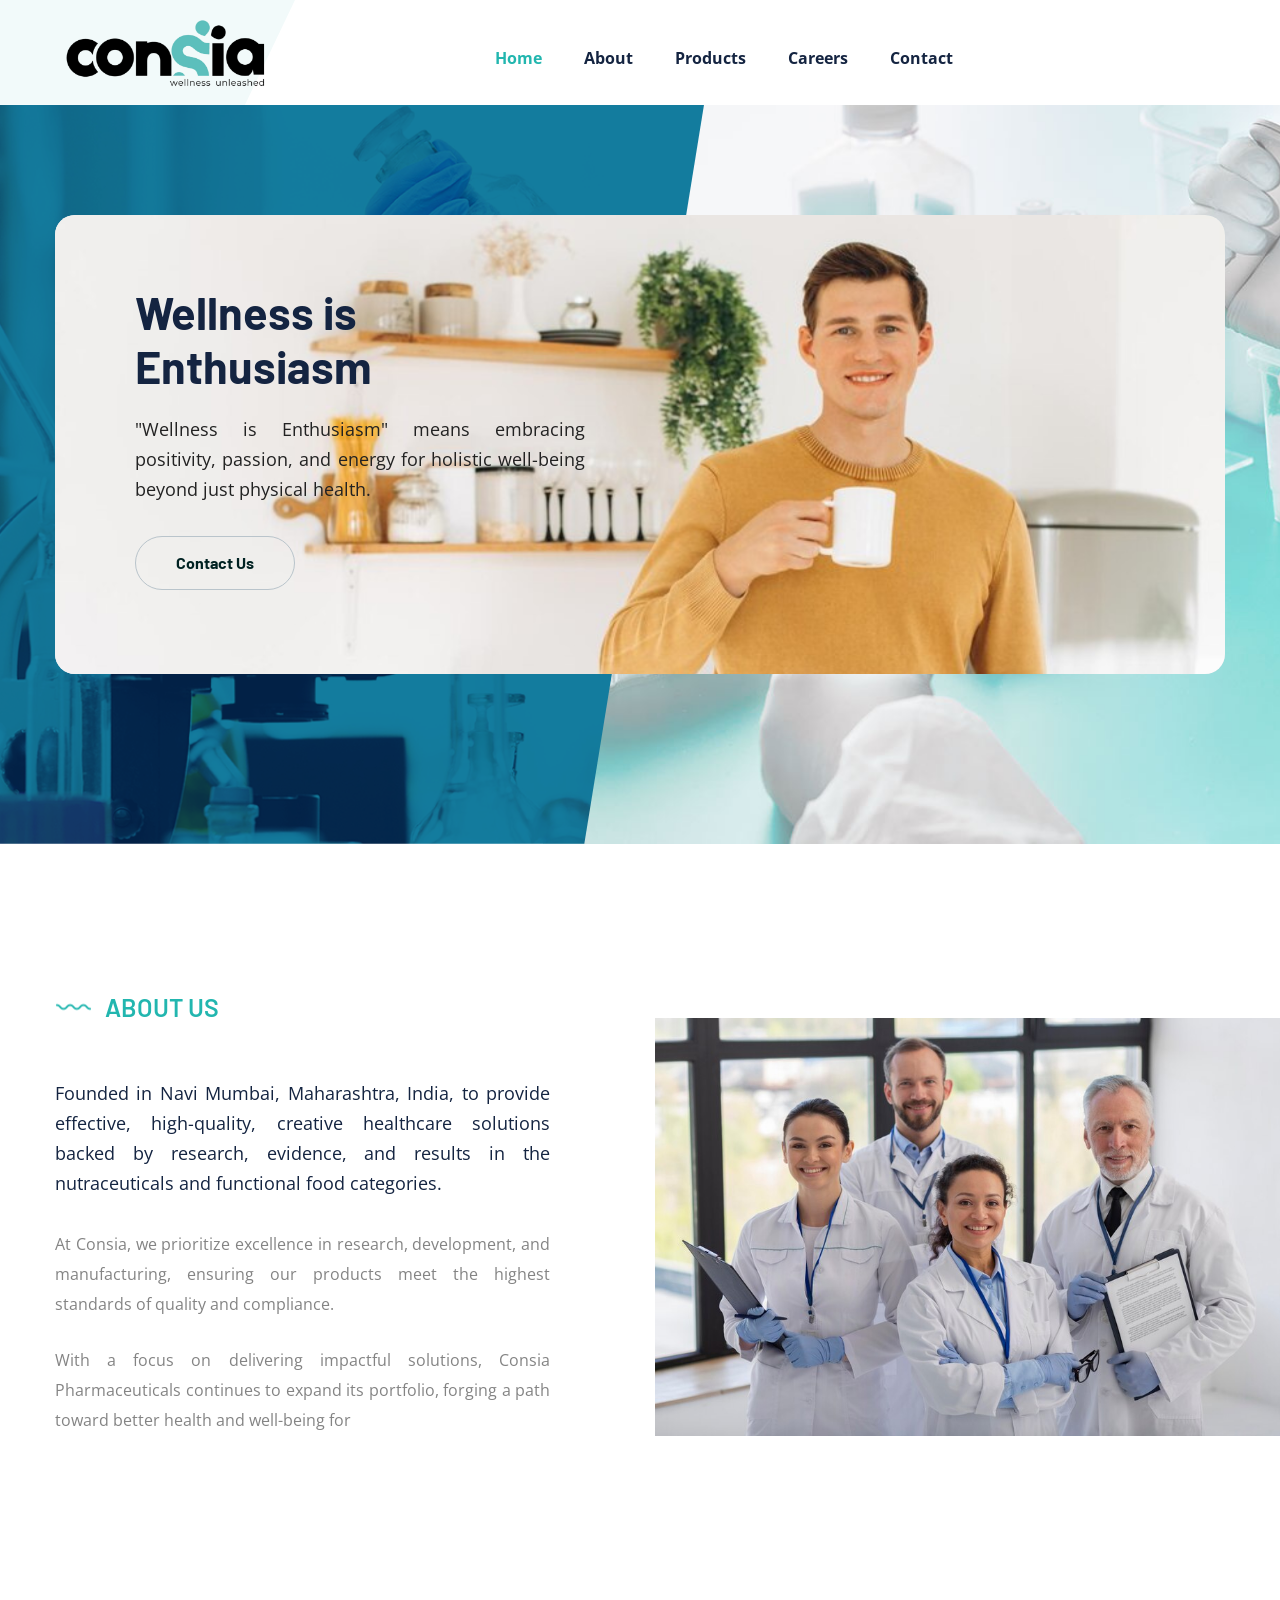
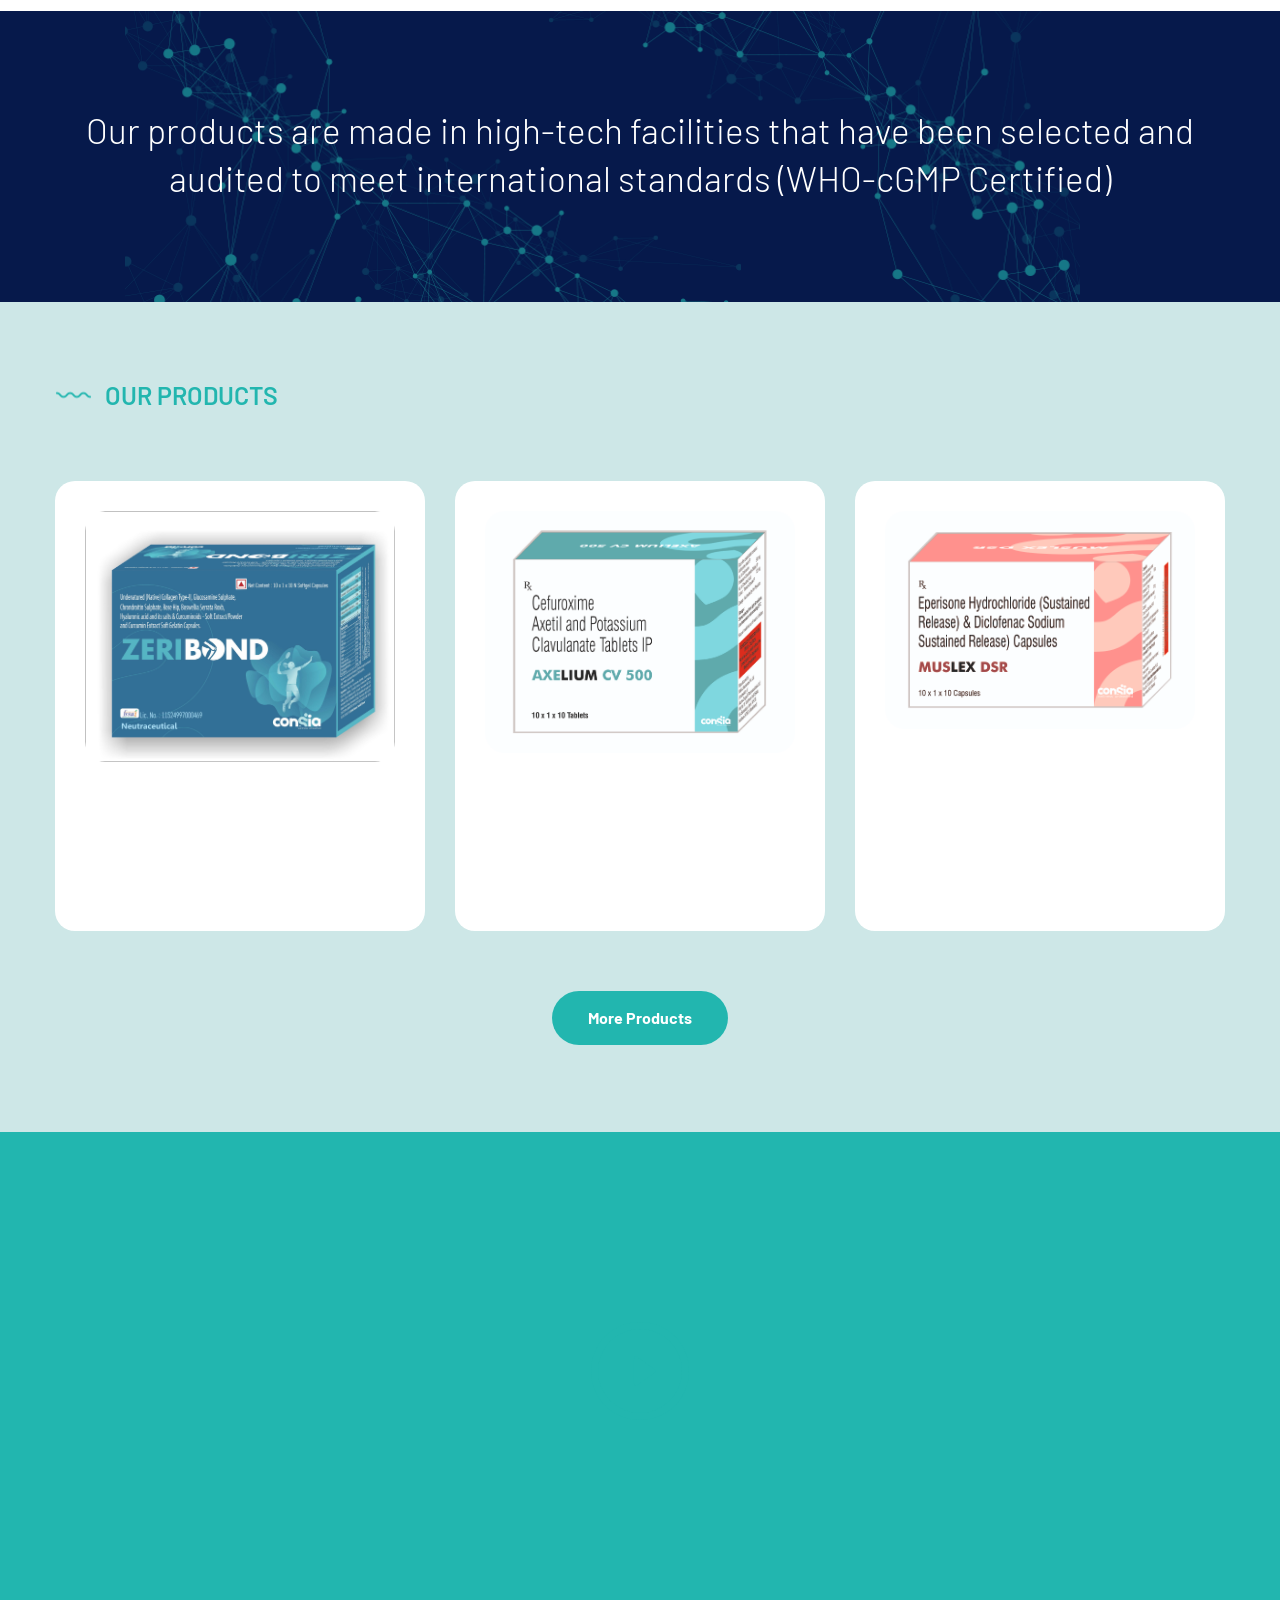
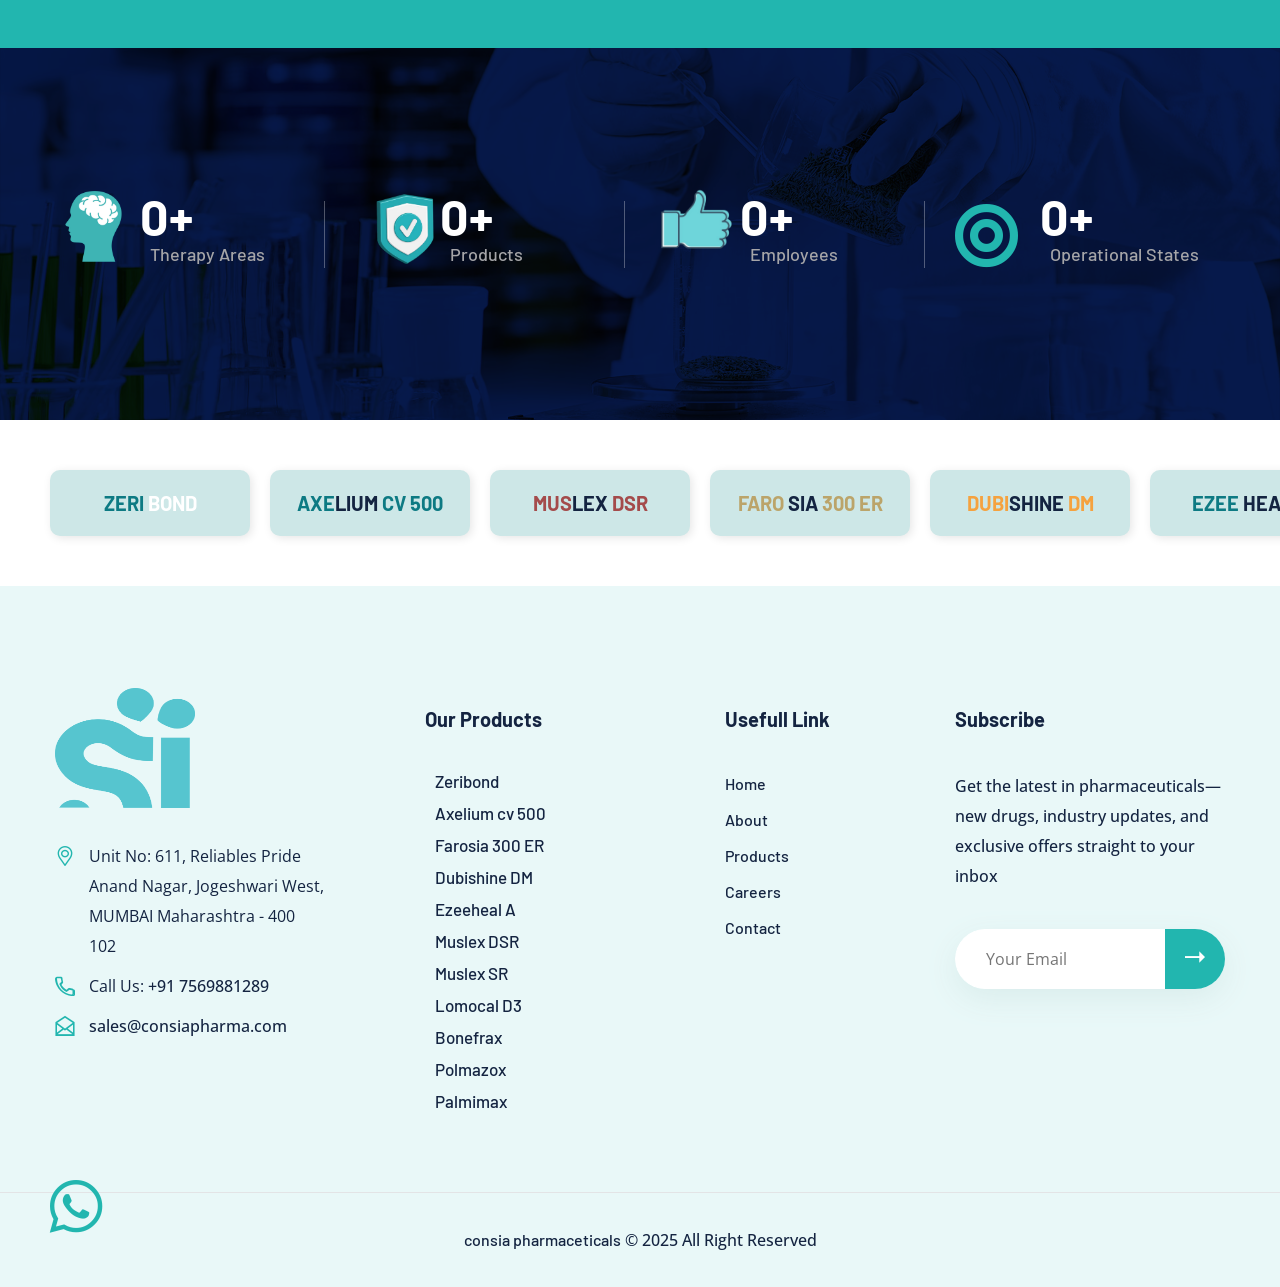
==== commit e4254a94: "all changes done" ====
--- a/index.html
+++ b/index.html
@@ -24,6 +24,8 @@
 <link href="assets/css/color.css" rel="stylesheet">
 <link href="assets/css/style.css" rel="stylesheet">
 <link href="assets/css/responsive.css" rel="stylesheet">
+<link rel="stylesheet" href="https://unpkg.com/swiper/swiper-bundle.min.css"
+/>
 
 </head>
 
@@ -40,7 +42,6 @@
                 <!-- <div class="preloader-close">Preloader Close</div> -->
                 <div id="handle-preloader" class="handle-preloader">
                     <div class="animation-preloader">
-                        <!-- <div class="spinner"></div> -->
                         <div class="txt-loading">
                             <span data-text-preloader="c" class="letters-loading">
                                 c
@@ -60,9 +61,7 @@
                             <span data-text-preloader="a" class="letters-loading">
                                 a
                             </span>
-                            <!-- <span data-text-preloader="x" class="letters-loading">
-                                x
-                            </span> -->
+                           
                         </div>
                     </div>  
                 </div>
@@ -102,28 +101,32 @@
         <!-- main header -->
         <header class="main-header style-one">
             <!-- header-upper -->
-            <!-- <div class="header-upper">
+            <div class="header-upper upper-header">
                 <div class="auto-container">
                     <div class="upper-inner clearfix">
                         <div class="logo-box pull-left">
                             <div class="bg-color"></div>
-                            <figure class="logo"><a href="index.html"><img src="assets/images/logo.png" alt=""></a></figure>
-                        </div>
-                        <ul class="info-box pull-right clearfix">
-                            <li><i class="icon-2"></i><a href="mailto:info@example.com">info@example.com</a></li>
-                            <li><i class="icon-3"></i>Bulls Stadium, California</li>
-                            <li class="btn-box"><a href="research.html" class="theme-btn-one">Join Research</a></li>
-                        </ul>
-                    </div>
-                </div>
-            </div> -->
+                            <figure class="logo"><a href="/"><img src="assets/images/consiapharma-logo.png" alt=""></a></figure>
+                        </div>
+                        <!-- <ul class="info-box pull-right clearfix">
+                            <li><i class="icon-2"></i><a href="mailto:sales@consiapharma.com">sales@consiapharma.com/a></li>
+                            <li><i class="icon-3"></i>Unit No: 611, Reliables Pride Anand Nagar, Jogeshwari West, MUMBAI Maharashtra - 400 102</li>
+                            <li class="btn-box"><a href="./products" class="theme-btn-one">Products</a></li>
+                        </ul> -->
+                    </div>
+                </div>
+            </div>
             <!-- header-lower -->
             <div class="header-lower">
                 <div class="auto-container">
                     <div class="outer-box clearfix">
-                        <div class="menu-area pull-left clearfix">
+                        <div class="menu-area pull-left">
+                            <!-- <div class="logo-box pull-left header-logo">
+                                <div class="bg-color"></div>
+                                <figure class="logo"><a href="/"><img src="assets/images/consiapharma-logo.png" alt=""></a></figure>
+                            </div> -->
                             <!--Mobile Navigation Toggler-->
-                            <div class="mobile-nav-toggler">
+                            <div class="mobile-nav-toggler toggler-nav-mobile">
                                 <i class="icon-bar"></i>
                                 <i class="icon-bar"></i>
                                 <i class="icon-bar"></i>
@@ -206,17 +209,17 @@
             <div class="close-btn"><i class="fas fa-times"></i></div>
             
             <nav class="menu-box">
-                <div class="nav-logo"><a href="index.html"><img src="assets/images/logo-2.png" alt="" title=""></a></div>
+                <!-- <div class="nav-logo"><a href="index.html"><img src="assets/images/logo-2.png" alt="" title=""></a></div> -->
                 <div class="menu-outer"><!--Here Menu Will Come Automatically Via Javascript / Same Menu as in Header--></div>
-                <div class="contact-info">
+                <!-- <div class="contact-info">
                     <h4>Contact Info</h4>
                     <ul>
                         <li>Chicago 12, Melborne City, USA</li>
                         <li><a href="tel:+8801682648101">+88 01682648101</a></li>
                         <li><a href="mailto:info@example.com">info@example.com</a></li>
                     </ul>
-                </div>
-                <div class="social-links">
+                </div> -->
+                <!-- <div class="social-links">
                     <ul class="clearfix">
                         <li><a href="index.html"><span class="fab fa-twitter"></span></a></li>
                         <li><a href="index.html"><span class="fab fa-facebook-square"></span></a></li>
@@ -224,7 +227,7 @@
                         <li><a href="index.html"><span class="fab fa-instagram"></span></a></li>
                         <li><a href="index.html"><span class="fab fa-youtube"></span></a></li>
                     </ul>
-                </div>
+                </div> -->
             </nav>
         </div>
         <!-- End Mobile Menu -->
@@ -237,7 +240,7 @@
                 <div class="slide-item">
                     <div class="auto-container">
                         <div class="content-box">
-                            <figure class="content-bg"><img src="assets/images/banner/banner-img-1.png" alt=""></figure>
+                            <figure class="content-bg bg-content"><img src="assets/images/banner/yellow-shirt-two.png" alt=""></figure>
                             <div class="shape">
                                 <div class="shape-1 rotate-me" style="background-image: url();"></div>
                             </div>
@@ -257,7 +260,7 @@
                 <div class="slide-item">
                     <div class="auto-container">
                         <div class="content-box">
-                            <figure class="content-bg"><img src="assets/images/banner/banner-img-2.png" alt=""></figure>
+                            <figure class="content-bg"><img src="assets/images/banner/Untitled-design-fitness.png" alt=""></figure>
                             <div class="shape">
                                 <div class="shape-2 rotate-me" style="background-image: url();"></div>
                                 <div class="shape-3" style="background-image: url();"></div>
@@ -413,10 +416,10 @@
                                     <div class="shape-2" style="background-image: url(assets/images/shape/shape-2.png);"></div>
                                 </div> -->
                                 <figure class="image"><img src="assets/images/resource/about-pharma.jpg" alt=""></figure>
-                                <div class="text">
+                                <!-- <div class="text">
                                     <h2>3</h2>
                                     <h5>Years of exps</h5>
-                                </div>
+                                </div> -->
                             </div>
                         </div>
                     </div>
@@ -452,9 +455,9 @@
         <!-- service-style-two -->
         <section class="service-style-two sec-pad centred products-sec">
             <div class="auto-container">
-                <div class="sec-title centred">
-                    <!-- <h6>Clinical Services</h6> -->
-                    <h2>Our Products</h2>
+                <div class="sec-title">
+                    <h6>Our Products</h6>
+                    <!-- <h2>Reliable Journal of Medical Health Research.</h2> -->
                 </div>
                 <div class="row clearfix">
                     <div class="col-lg-4 col-md-6 col-sm-12 service-block">
@@ -486,7 +489,7 @@
                     <div class="col-lg-4 col-md-6 col-sm-12 service-block">
                         <div class="service-block-two wow fadeInUp animated" data-wow-delay="600ms" data-wow-duration="1500ms">
                             <div class="inner-box">
-                                <figure class="image-box"><img src="assets/images/gallery/FAROSIA-300-ER.jpg" alt=""></figure>
+                                <figure class="image-box"><img src="assets/images/gallery/MUSLEX-DSR-OUTER-CARTON.jpg" alt=""></figure>
                                 <div class="lower-content">
                                     <!-- <div class="icon-box"><i class="icon-41"></i></div>
                                     <h4><a href="research.html">Clinical Biochemistry <br />Tests</a></h4>
@@ -524,45 +527,61 @@
                 <div class="row clearfix">
                     <div class="col-lg-3 col-md-6 col-sm-12 counter-block">
                         <div class="counter-block-two">
-                            <div class="inner-box">
-                                <div class="icon-box"><i class="icon-42"></i></div>
+                            <div class="inner-box box-icon">
+                                <div class="icon-box">
+                                    <img src="./assets/images/icons/human-head-with-brain.png" alt="" width="80" height="80">
+                                    <!-- <i class="fas fa-user-circle"></i> -->
+                                </div>
                                 <div class="count-outer count-box">
                                     <span class="count-text" data-speed="1500" data-stop="2">0</span><span>+</span>
-                                </div>
-                                <h5>Therapy Areas</h5>
+                                    <h5>Therapy Areas</h5>
+                                </div>
+                                
                             </div>
                         </div>
                     </div>
                     <div class="col-lg-3 col-md-6 col-sm-12 counter-block">
                         <div class="counter-block-two">
-                            <div class="inner-box">
-                                <div class="icon-box"><i class="icon-43"></i></div>
+                            <div class="inner-box box-icon">
+                                <div class="icon-box box-icon-img-sheild">
+                                    <img src="./assets/images/icons/product-sheild.png" alt="" width="100" height="110">
+                                    <!-- <i class="icon-43"></i> -->
+                                </div>
                                 <div class="count-outer count-box">
                                     <span class="count-text" data-speed="1500" data-stop="18">0</span><span>+</span>
-                                </div>
-                                <h5>Products</h5>
+                                    <h5>Products</h5>
+                                </div>
+                                
                             </div>
                         </div>
                     </div>
                     <div class="col-lg-3 col-md-6 col-sm-12 counter-block">
                         <div class="counter-block-two">
-                            <div class="inner-box">
-                                <div class="icon-box"><i class="icon-44"></i></div>
+                            <div class="inner-box box-icon">
+                                <div class="icon-box box-icon-img-thumbsup">
+                                    <img src="./assets/images/icons/thumbs-up-like.png" alt="" width="80" height="80">
+                                    <!-- <i class="icon-44"></i> -->
+                                </div>
                                 <div class="count-outer count-box">
                                     <span class="count-text" data-speed="1500" data-stop="49">0</span><span>+</span>
-                                </div>
-                                <h5>Employees</h5>
+                                    <h5>Employees</h5>
+                                </div>
+                                
                             </div>
                         </div>
                     </div>
                     <div class="col-lg-3 col-md-6 col-sm-12 counter-block">
                         <div class="counter-block-two">
-                            <div class="inner-box">
-                                <div class="icon-box"><i class="icon-45"></i></div>
+                            <div class="inner-box box-icon">
+                                <div class="icon-box box-icon-img-target">
+                                    <i class="fas fa-bullseye"></i>
+                                    <!-- <i class="icon-45"></i> -->
+                                </div>
                                 <div class="count-outer count-box">
-                                    <span class="count-text" data-speed="1500" data-stop="5">0</span><span>k+</span>
-                                </div>
-                                <h5>Operational States</h5>
+                                    <span class="count-text" data-speed="1500" data-stop="3">0</span><span>+</span>
+                                    <h5>Operational States</h5>
+                                </div>
+                                
                             </div>
                         </div>
                     </div>
@@ -573,99 +592,39 @@
 
 
         <!-- news-section -->
-        <section class="news-section sec-pad">
-            <div class="auto-container">
-               
-                <div class="three-item-carousel owl-carousel owl-dots-none">
-                    <div class="news-block-one">
-                        <div class="inner-box">
-                            <div class="lower-content">
-                                <h4><span>ZERI</span>BOND</h4>
-                            </div>
-                        </div>
-                    </div>
-                    <div class="news-block-one">
-                        <div class="inner-box">
-                            <div class="lower-content">
-                                <h4>AXELIUM CV 500</h4>
-                            </div>
-                        </div>
-                    </div>
-                    <div class="news-block-one">
-                        <div class="inner-box">
-                            <div class="lower-content">
-                                <h4>MUSLEX DSR</h4>
-                            </div>
-                        </div>
-                    </div>
-
-                    <div class="news-block-one">
-                        <div class="inner-box">
-                            <div class="lower-content">
-                                <h4>FAROSIA 300 ER</h4>
-                            </div>
-                        </div>
-                    </div>
-
-                    <div class="news-block-one">
-                        <div class="inner-box">
-                            <div class="lower-content">
-                                <h4>DUBISHINE DM</h4>
-                            </div>
-                        </div>
-                    </div>
-
-                    
-                    <div class="news-block-one">
-                        <div class="inner-box">
-                            <div class="lower-content">
-                                <h4>EZEEHEAL A</h4>
-                            </div>
-                        </div>
-                    </div>
-
-                    <div class="news-block-one">
-                        <div class="inner-box">
-                            <div class="lower-content">
-                                <h4>POLMAZOX</h4>
-                            </div>
-                        </div>
-                    </div>
-
-                    <div class="news-block-one">
-                        <div class="inner-box">
-                            <div class="lower-content">
-                                <h4>MUSLEX SR</h4>
-                            </div>
-                        </div>
-                    </div>
-
-                    <div class="news-block-one">
-                        <div class="inner-box">
-                            <div class="lower-content">
-                                <h4>BONEFRAX</h4>
-                            </div>
-                        </div>
-                    </div>
-
-                    <div class="news-block-one">
-                        <div class="inner-box">
-                            <div class="lower-content">
-                                <h4>LOMOCAL D3</h4>
-                            </div>
-                        </div>
-                    </div>
-
-                    <div class="news-block-one">
-                        <div class="inner-box">
-                            <div class="lower-content">
-                                <h4>PALMIMAX</h4>
-                            </div>
-                        </div>
-                    </div>
+
+        <section class="slider">
+            <div class="scroll-container">
+                <div class="wrapper">
+                    <!-- Original Items -->
+                    <div class="item"><h4><span class="theme-color">ZERI</span> <span class="zeri-two">BOND</span></h4></div>
+                    <div class="item"><h4><span class="theme-color">AXE</span>LIUM <span class="theme-color">CV 500</span></h4></div>
+                    <div class="item"><h4><span class="brand-red">MUS</span>LEX <span class="brand-red">DSR</span></h4></div>
+                    <div class="item"><h4><span class="brand-gold">FARO </span>SIA <span class="brand-gold">300 ER</span></h4></div>
+                    <div class="item"><h4><span class="brand-seabukhthon">DUBI</span>SHINE <span class="brand-seabukhthon">DM</span></h4></div>
+                    <div class="item"><h4><span class="theme-color">EZEE </span>HEAL <span class="theme-color">A</span></h4></div>
+                    <div class="item"><h4><span class="brand-polmazox">POLMA </span>ZOX</h4></div>
+                    <div class="item"><h4><span class="brand-darkgold">MUS</span>LEX <span class="brand-darkgold">SR</span></h4></div>
+                    <div class="item"><h4><span class="brand-bonefrax">BONE</span>FRAX</h4></div>
+                    <div class="item"><h4><span class="brand-lomocal">LOMO</span>CAL D3</h4></div>
+                    <div class="item"><h4><span class="brand-palmimax">PALMI</span>MAX</h4></div>
+        
+                    <!-- Duplicate Items for Infinite Scroll Effect -->
+                    <div class="item"><h4><span class="theme-color">ZERI</span> <span class="zeri-two">BOND</span></h4></div>
+                    <div class="item"><h4><span class="theme-color">AXE</span>LIUM <span class="theme-color">CV 500</span></h4></div>
+                    <div class="item"><h4><span class="brand-red">MUS</span>LEX <span class="brand-red">DSR</span></h4></div>
+                    <div class="item"><h4><span class="brand-gold">FARO </span>SIA <span class="brand-gold">300 ER</span></h4></div>
+                    <div class="item"><h4><span class="brand-seabukhthon">DUBI</span>SHINE <span class="brand-seabukhthon">DM</span></h4></div>
+                    <div class="item"><h4><span class="theme-color">EZEE </span>HEAL <span class="theme-color">A</span></h4></div>
+                    <div class="item"><h4><span class="brand-polmazox">POLMA </span>ZOX</h4></div>
+                    <div class="item"><h4>MUSLEX SR</h4></div>
+                    <div class="item"><h4>BONEFRAX</h4></div>
+                    <div class="item"><h4>LOMOCAL D3</h4></div>
+                    <div class="item"><h4>PALMIMAX</h4></div>
                 </div>
             </div>
         </section>
+        
         <!-- news-section end -->
 
         <!-- main-footer -->
@@ -679,7 +638,7 @@
                 </div>
                 <div class="auto-container">
                     <div class="row clearfix">
-                        <div class="col-lg-4 col-md-6 col-sm-12 footer-column">
+                        <div class="col-lg-3 col-md-6 col-sm-12 footer-column">
                             <div class="footer-widget logo-widget">
                                 <div class="footer-logo">
                                     <figure class="logo footer-logo"><a href="/"><img src="assets/images/Graphic1.png" alt=""></a></figure>
@@ -691,14 +650,14 @@
                                             Unit No: 611, Reliables Pride 
                                             Anand Nagar, Jogeshwari West, MUMBAI 
                                             Maharashtra - 400 102</li>
-                                        <li><i class="icon-24"></i>Call Us: <a href="tel:9885330169">9885330169</a></li>
+                                        <li><i class="icon-24"></i>Call Us: <a href="tel:+91 7569881289">+91 7569881289</a></li>
                                         <li><i class="icon-25"></i><a href="mailto:sales@consiapharma.com">sales@consiapharma.com
                                             </a></li>
                                     </ul>
                                 </div>
                             </div>
                         </div>
-                        <div class="col-lg-4 col-md-6 col-sm-12 footer-column">
+                        <div class="col-lg-3 col-md-6 col-sm-12 footer-column">
                             <div class="footer-widget post-widget ml-70">
                                 <div class="widget-title">
                                     <h4>Our Products</h4>
@@ -713,33 +672,49 @@
                                         <!-- <span class="post-date">26 May, 2021</span> -->
                                     </div>
                                     <div class="post">
-                                        <h5><a href="#">Farosia 300 er</a></h5>
-                                        <!-- <span class="post-date">25 May, 2021</span> -->
-                                    </div>
-
-                                    <div class="post">
-                                        <h5><a href="#">Dubishine dm ww 1</a></h5>
-                                        <!-- <span class="post-date">25 May, 2021</span> -->
-                                    </div>
-
-                                    <div class="post">
-                                        <h5><a href="#">Ezeeheal a carton</a></h5>
-                                        <!-- <span class="post-date">25 May, 2021</span> -->
-                                    </div>
-
-                                    <div class="post">
-                                        <h5><a href="#"> Muslex dsr outer carton</a></h5>
-                                        <!-- <span class="post-date">25 May, 2021</span> -->
-                                    </div>
-
-                                    <div class="post">
-                                        <h5><a href="#">Muslex sr</a></h5>
-                                        <!-- <span class="post-date">25 May, 2021</span> -->
-                                    </div>
-                                </div>
-                            </div>
-                        </div>
-                        <div class="col-lg-4 col-md-6 col-sm-12 footer-column">
+                                        <h5><a href="#">Farosia 300 ER</a></h5>
+                                        <!-- <span class="post-date">25 May, 2021</span> -->
+                                    </div>
+
+                                    <div class="post">
+                                        <h5><a href="#">Dubishine DM </a></h5>
+                                        <!-- <span class="post-date">25 May, 2021</span> -->
+                                    </div>
+
+                                    <div class="post">
+                                        <h5><a href="#">Ezeeheal A</a></h5>
+                                        <!-- <span class="post-date">25 May, 2021</span> -->
+                                    </div>
+
+                                    <div class="post">
+                                        <h5><a href="#">Muslex DSR</a></h5>
+                                        <!-- <span class="post-date">25 May, 2021</span> -->
+                                    </div>
+
+                                    <div class="post">
+                                        <h5><a href="#">Muslex SR</a></h5>
+                                        <!-- <span class="post-date">25 May, 2021</span> -->
+                                    </div>
+                                    <div class="post">
+                                        <h5><a href="#">Lomocal D3</a></h5>
+                                        <!-- <span class="post-date">25 May, 2021</span> -->
+                                    </div>
+                                    <div class="post">
+                                        <h5><a href="#">Bonefrax</a></h5>
+                                        <!-- <span class="post-date">25 May, 2021</span> -->
+                                    </div>
+                                    <div class="post">
+                                        <h5><a href="#">Polmazox</a></h5>
+                                        <!-- <span class="post-date">25 May, 2021</span> -->
+                                    </div>
+                                    <div class="post">
+                                        <h5><a href="#">Palmimax</a></h5>
+                                        <!-- <span class="post-date">25 May, 2021</span> -->
+                                    </div>
+                                </div>
+                            </div>
+                        </div>
+                        <div class="col-lg-3 col-md-6 col-sm-12 footer-column">
                             <div class="footer-widget links-widget ml-70">
                                 <div class="widget-title">
                                     <h4>Usefull Link</h4>
@@ -756,13 +731,13 @@
                                 </div>
                             </div>
                         </div>
-                        <!-- <div class="col-lg-3 col-md-6 col-sm-12 footer-column">
+                        <div class="col-lg-3 col-md-6 col-sm-12 footer-column">
                             <div class="footer-widget subscribe-widget">
                                 <div class="widget-title">
                                     <h4>Subscribe</h4>
                                 </div>
                                 <div class="widget-content">
-                                    <p>Lorem ipsum dlor sit amet, conect adipisicing elit sed do eiusmod.</p>
+                                    <p>Get the latest in pharmaceuticals—new drugs, industry updates, and exclusive offers straight to your inbox</p>
                                     <form action="contact.html" method="post" class="subscribe-form">
                                         <div class="form-group">
                                             <input type="email" name="email" placeholder="Your Email" required="">
@@ -771,7 +746,7 @@
                                     </form>
                                 </div>
                             </div>
-                        </div> -->
+                        </div>
                     </div>
                 </div>
             </div>
@@ -786,6 +761,10 @@
         <!-- main-footer end -->
 
 
+        <a href="https://wa.me/7569881289" class="whatsapp-icon" target="_blank">
+            <i class="fab fa-whatsapp"></i>
+            <!-- <span class="social-title">WhatsApp</span> -->
+          </a>
 
         <!--Scroll to top-->
         <button class="scroll-top scroll-to-target" data-target="html">
@@ -805,6 +784,7 @@
     <script src="assets/js/appear.js"></script>
     <script src="assets/js/isotope.js"></script>
     <script src="assets/js/jquery.nice-select.min.js"></script>
+    <script src="https://unpkg.com/swiper/swiper-bundle.min.js"></script>
 
     <!-- main-js -->
     <script src="assets/js/script.js"></script>
--- a/assets/css/style.css
+++ b/assets/css/style.css
@@ -179,7 +179,7 @@
 
 /* Preloader */
 
-.handle-preloader {
+/* .handle-preloader {
   align-items: center;
   -webkit-align-items: center;
   display: flex;
@@ -312,7 +312,7 @@
     width: 7em;
   }
   .handle-preloader .animation-preloader .txt-loading .letters-loading {font-size: 40px; letter-spacing: 10px;}
-}
+} */
 
 
 .centred{
@@ -1767,6 +1767,7 @@
   z-index: 1;
 }
 
+
 .banner-carousel .content-box h2{
   display: block;
   font-size: 44px;
@@ -9567,12 +9568,12 @@
   /* box-shadow: 0 10px 30px; */
   margin-bottom: 60px;
   transition: all 500ms ease;
-  height: 60vh;
+  height: 50vh;
 }
 
 .about-logo img{
-  width: 50%;
-  height:20vh;
+  width: 55%;
+  height:auto;
 }
 
 .paroller img{
@@ -9653,7 +9654,7 @@
 .news-block-one .inner-box .lower-content{
   position: relative;
   /* padding: 0px 10px 0px 10px; */
-  margin: 0px 0px 0px 100px;
+  margin: 0px 0px 0px 0px;
 }
 
 .google-map-section .info-section .info-inner {
@@ -9669,4 +9670,462 @@
   padding: 0px;
   display: inline-block !important;
   margin: 25px 0px 0px 200px;
-}+}
+
+.whatsapp-icon {
+  position:relative;
+}
+.whatsapp-icon .fa-whatsapp{
+  position: absolute;
+  bottom: 50px;
+  left: 50px;
+  font-size:60px;
+  color: #22b6af;
+}
+
+.bg-content img{
+  background-size: contain;
+}
+
+.box-icon img{
+  margin-top: -20px;
+}
+.box-icon .count-box,h5{
+  padding-left: 10px;
+}
+
+.page-title .title h1 {
+  display: block;
+  font-size: 50px;
+  line-height: 58px;
+  color: #fff;
+  font-weight: 800;
+  text-align: center;
+}
+
+.more-btn{
+  text-align:center;
+}
+
+.video-btn{
+  text-align:center;
+}
+.copyright{
+  text-align: center;
+}
+.bread-crumb{
+  text-align: center;
+}
+.pagination{
+  text-align: center;
+}
+
+
+
+
+
+.theme-color{
+  color: #0d7a83;
+}
+.zeri-two{
+  color: #fff;
+}
+
+.theme-color{
+  color: #0d7a83;
+}
+
+.brand-red{
+  color: #a44b4b;
+}
+
+.brand-gold{
+  color: #bba46a;
+}
+
+.brand-seabukhthon{
+  color: #f5a23f;
+}
+
+.brand-polmazox{
+  color: #4757a6;
+}
+.brand-darkgold{
+  color: #f07e02;
+}
+
+.brand-bonefrax{
+  color: #f6843b;
+}
+
+.brand-lomocal{
+  color: #faba7a;
+}
+
+.brand-palmimax{
+  color: #e86f40;
+}
+
+
+
+
+
+
+.news-section {
+  background: #f9f9f9;
+}
+
+.scroll-container {
+  width: 100%;
+  overflow: hidden; 
+  position: relative;
+}
+
+.scroll-content {
+  display: flex;
+  gap: 50px; 
+  animation: scroll-loop 10s linear infinite; 
+}
+
+.news-block-one {
+  min-width: calc(100% / 5); 
+  background: #cde7e7;
+  width: fit-content;
+  box-shadow: 0 2px 5px rgba(0, 0, 0, 0.1); 
+  border-radius: 10px;
+  padding:35px;
+  text-align: center;
+  white-space: nowrap;
+}
+
+@keyframes scroll-loop {
+  0% {
+    transform: translateX(0);
+  }
+  100% {
+    transform: translateX(-100%);
+  }
+}
+
+
+
+
+
+
+
+
+
+
+
+
+
+/* Smooth preloader animations with delays */
+.handle-preloader {
+  align-items: center;
+  display: flex;
+  height: 100%;
+  justify-content: center;
+  position: fixed;
+  background-color: #ffff;
+  left: 0;
+  top: 0;
+  width: 100%;
+  z-index: 9999999;
+}
+
+.preloader-close {
+  position: fixed;
+  z-index: 99999999;
+  font-size: 14px;
+  background: #fff;
+  padding: 5px 20px;
+  cursor: pointer;
+  right: 0;
+  top: 0;
+  font-weight: 600;
+  border-bottom-left-radius: 4px;
+}
+
+.handle-preloader .animation-preloader {
+  position: absolute;
+  z-index: 100;
+}
+
+.handle-preloader .animation-preloader .spinner {
+  animation: spinner 4s infinite linear;
+  border-radius: 50%;
+  height: 150px;
+  margin: 0 auto 45px auto;
+  width: 150px;
+}
+
+.handle-preloader .animation-preloader .txt-loading {
+  text-align: center;
+  user-select: none;
+}
+
+.handle-preloader .animation-preloader .txt-loading .letters-loading {
+  font-family: "Barlow", sans-serif;
+  font-weight: 500;
+  letter-spacing: 15px;
+  display: inline-block;
+  position: relative;
+  font-size: 70px;
+  line-height: 70px;
+  text-transform: uppercase;
+  color: #22b6af;
+  opacity: 0;
+  animation: letters-loading 5s ease-in-out infinite;
+}
+
+
+.handle-preloader .animation-preloader .txt-loading .letters-loading:nth-child(2) {
+  animation-delay: 0.2s;
+}
+.handle-preloader .animation-preloader .txt-loading .letters-loading:nth-child(3) {
+  animation-delay: 0.3s;
+}
+.handle-preloader .animation-preloader .txt-loading .letters-loading:nth-child(4) {
+  animation-delay: 0.4s;
+}
+.handle-preloader .animation-preloader .txt-loading .letters-loading:nth-child(5) {
+  animation-delay: 0.5s;
+}
+.handle-preloader .animation-preloader .txt-loading .letters-loading:nth-child(6) {
+  animation-delay: 0.6s;
+}
+
+
+.handle-preloader .loader-section {
+  background-color: #ffffff;
+  height: 100%;
+  position: fixed;
+  top: 0;
+  width: calc(50% + 1px);
+}
+
+.preloader .loaded .animation-preloader {
+  opacity: 0;
+  transition: 1s ease-out;
+}
+
+.handle-preloader .animation-preloader .spinner {
+  border: 3px solid #ffffff;
+  border-top-color: rgba(255, 255, 255, 0.5);
+}
+
+
+@keyframes spinner {
+  from {
+    transform: rotate(0deg);
+  }
+  to {
+    transform: rotate(360deg);
+  }
+}
+
+@keyframes letters-loading {
+  0% {
+    opacity: 0;
+    transform: translateY(30px);
+  }
+  50% {
+    opacity: 1;
+    transform: translateY(0);
+  }
+  100% {
+    opacity: 0;
+    transform: translateY(-30px);
+  }
+}
+
+
+.upper-header{
+  display: none;
+}
+
+.container-auto h3{
+  text-align:center;
+}
+
+.sec-title h6 {
+  font-size: 25px;
+}
+
+.banner-carousel .content-box h2 {
+  display: block;
+  font-size: 45px;
+  line-height: 54px;
+  font-weight: 700;
+  margin-bottom: 21px;
+}
+
+
+
+
+/* brands smooth scroll */
+.scroll-container {
+  width: 100%;
+  overflow: hidden;
+  white-space: nowrap;
+}
+
+.wrapper {
+  display: flex;
+  gap: 20px;
+  padding: 50px;
+  width: max-content;
+  animation: scrollRight 30s linear infinite;
+}
+
+.item {
+  min-width: 200px;
+  background: #cde7e7;
+  padding: 20px;
+  text-align: center;
+  border-radius: 10px;
+  box-shadow: 2px 2px 10px rgba(0, 0, 0, 0.1);
+}
+
+
+@keyframes scrollRight {
+  from {
+      transform: translateX(0);
+  }
+  to {
+      transform: translateX(-50%);
+  }
+}
+
+
+@media (min-width:320px) and (max-width:480px){
+  .mobile-menu .menu-box {
+    position: absolute;
+    left: 0px;
+    top: 0px;
+    width: 100%;
+    height: 100%;
+    max-height: 100%;
+    overflow-y: auto;
+    background: #22b6af;
+    padding: 0px 0px;
+    z-index: 5;
+    opacity: 0;
+    visibility: hidden;
+    border-radius: 0px;
+    -webkit-transform: translateX(100%);
+    -ms-transform: translateX(100%);
+    transform: translateX(100%);
+    transition: all 900ms ease !important;
+}
+
+.upper-header{
+  display: block;
+}
+
+.toggler-nav-mobile{
+  margin-bottom: 15px;
+}
+
+
+.banner-carousel .content-box .content-bg{
+  visibility:visible !important;
+}
+
+.banner-btn{
+  display: none;
+}
+
+.sec-title h6{
+  font-size: 20px;
+}
+
+.banner-carousel .content-box h2 {
+  font-size: 26px !important;
+  line-height: 44px;
+}
+
+.content_block_1 .content-box .bold-text p {
+  font-size: 16px !important;
+  line-height: 30px;
+  color: #222;
+}
+
+.cta-style-two .text h2 {
+  font-size: 20px !important;
+  line-height: 30px !important;
+  font-weight: 400 !important;
+  text-align: justify;
+}
+
+.box-icon-img-sheild{
+  margin-left: -30px !important;
+}
+.box-icon-img-thumbsup{
+  margin-left: -10px;
+}
+.box-icon-img-target{
+  margin-left: 18px;
+}
+
+.box-icon{
+  margin-bottom: 50px !important;
+}
+
+.title-page {
+  position: relative !important;
+  width: 100% !important;
+  padding:0px 0px 0px 0px !important;
+  background-size: cover !important;
+  background-repeat: no-repeat !important;
+  background-position: center !important;
+  height: 25vh !important;
+}
+
+.title-page .content-box .shape {
+  position: absolute;
+  left: 0px;
+  top: 0px;
+  width: 100%;
+  height: 142px;
+  margin: 0 auto;
+  background-repeat: no-repeat;
+  background-position: top center;
+}
+
+.title-page .content-box {
+  position: relative;
+  display: block;
+  padding-top: 24px;
+}
+
+.about-logo img {
+  width: 75%;
+  height: auto;
+  padding-top: 45px;
+}
+
+.about-text-description p{
+  padding: 0px 15px;
+  text-align: justify;
+}
+
+.container-auto h3{
+  text-align:justify;
+  font-size: 18px;
+}
+
+.service-block-two .inner-box {
+  position: relative;
+  display: block;
+  background: #fff;
+  border-radius: 20px;
+  padding: 30px 30px 45px 30px;
+  /* box-shadow: 0 0 0 0; */
+  /* box-shadow: 0 10px 30px; */
+  margin-bottom: 60px;
+  transition: all 500ms ease;
+  height: 294px !important;
+}
+}
+
--- a/assets/css/responsive.css
+++ b/assets/css/responsive.css
@@ -176,8 +176,9 @@
 @media only screen and (max-width: 991px){
 
   .banner-carousel .content-box .content-bg{
-    display: none;
-  }
+    visibility:visible;
+  }
+
 
   .banner-section.style-one .banner-carousel .content-box .text{
     max-width: 100%;
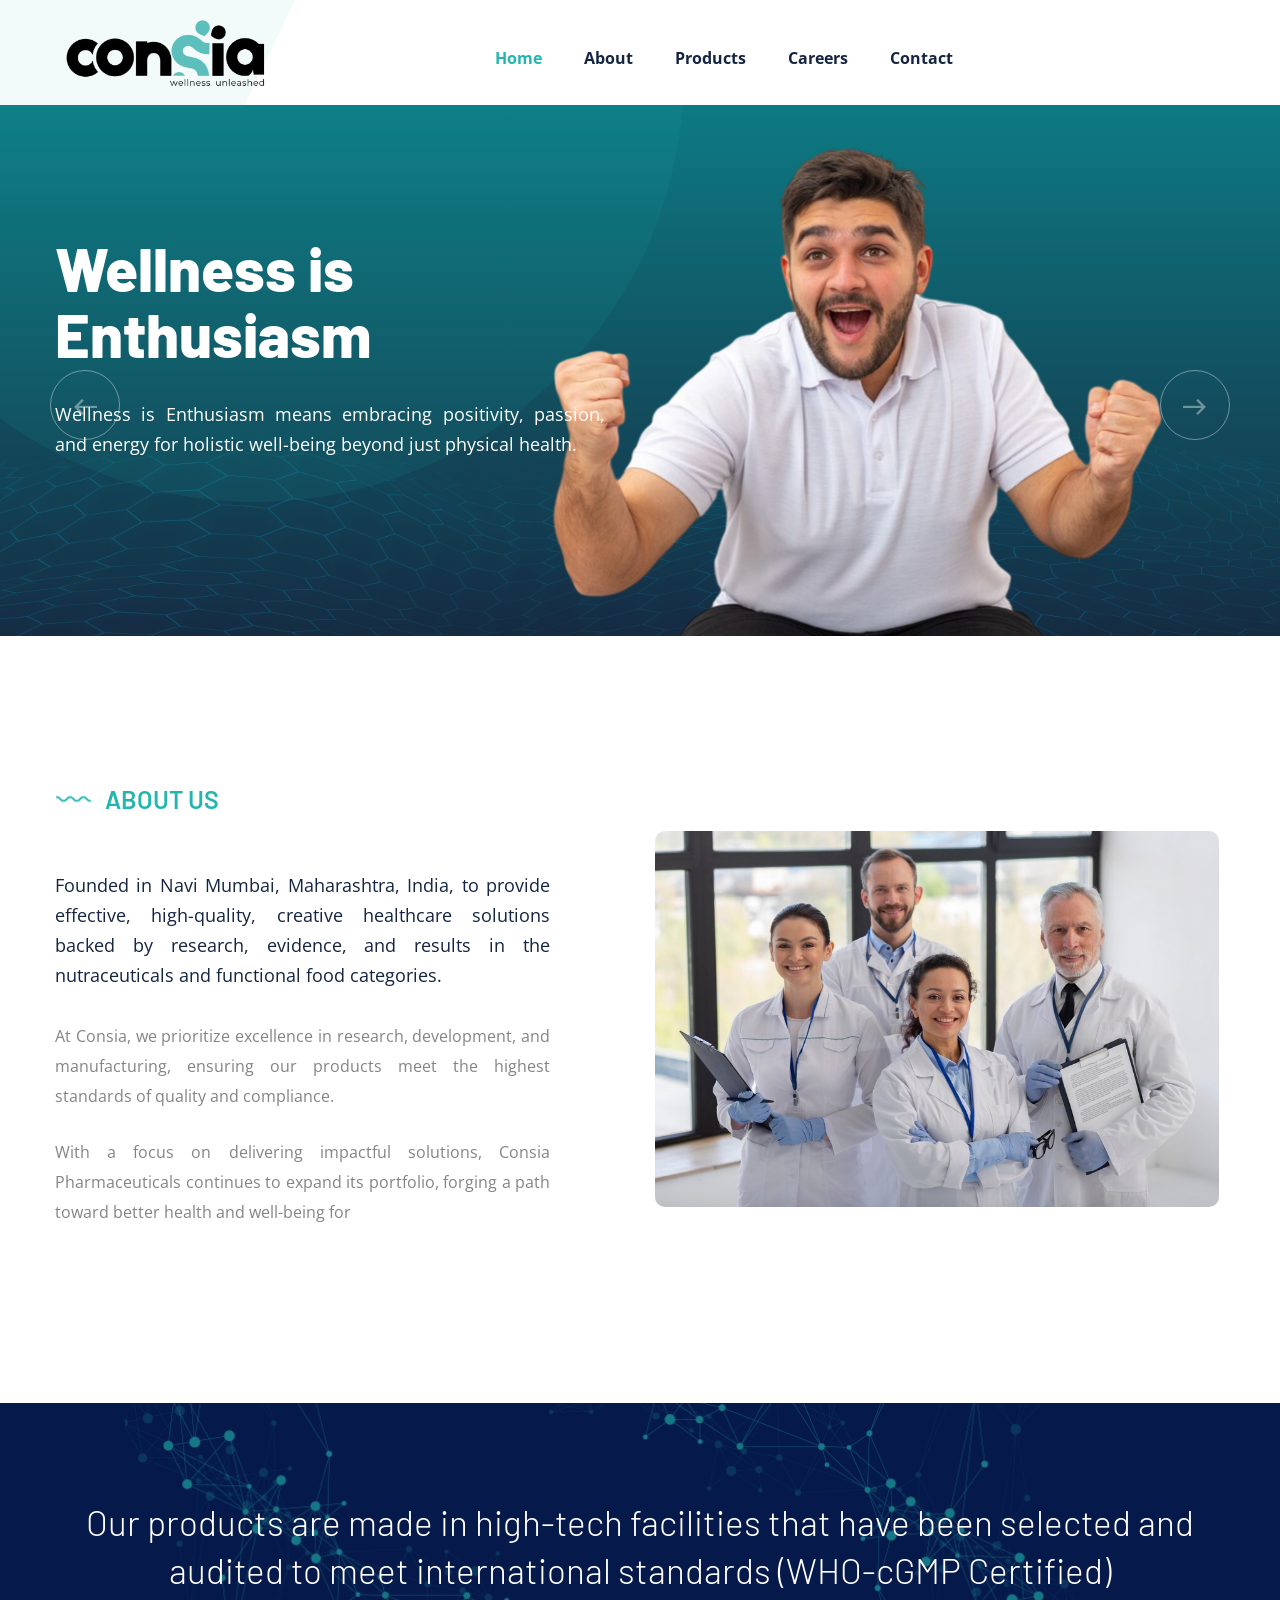
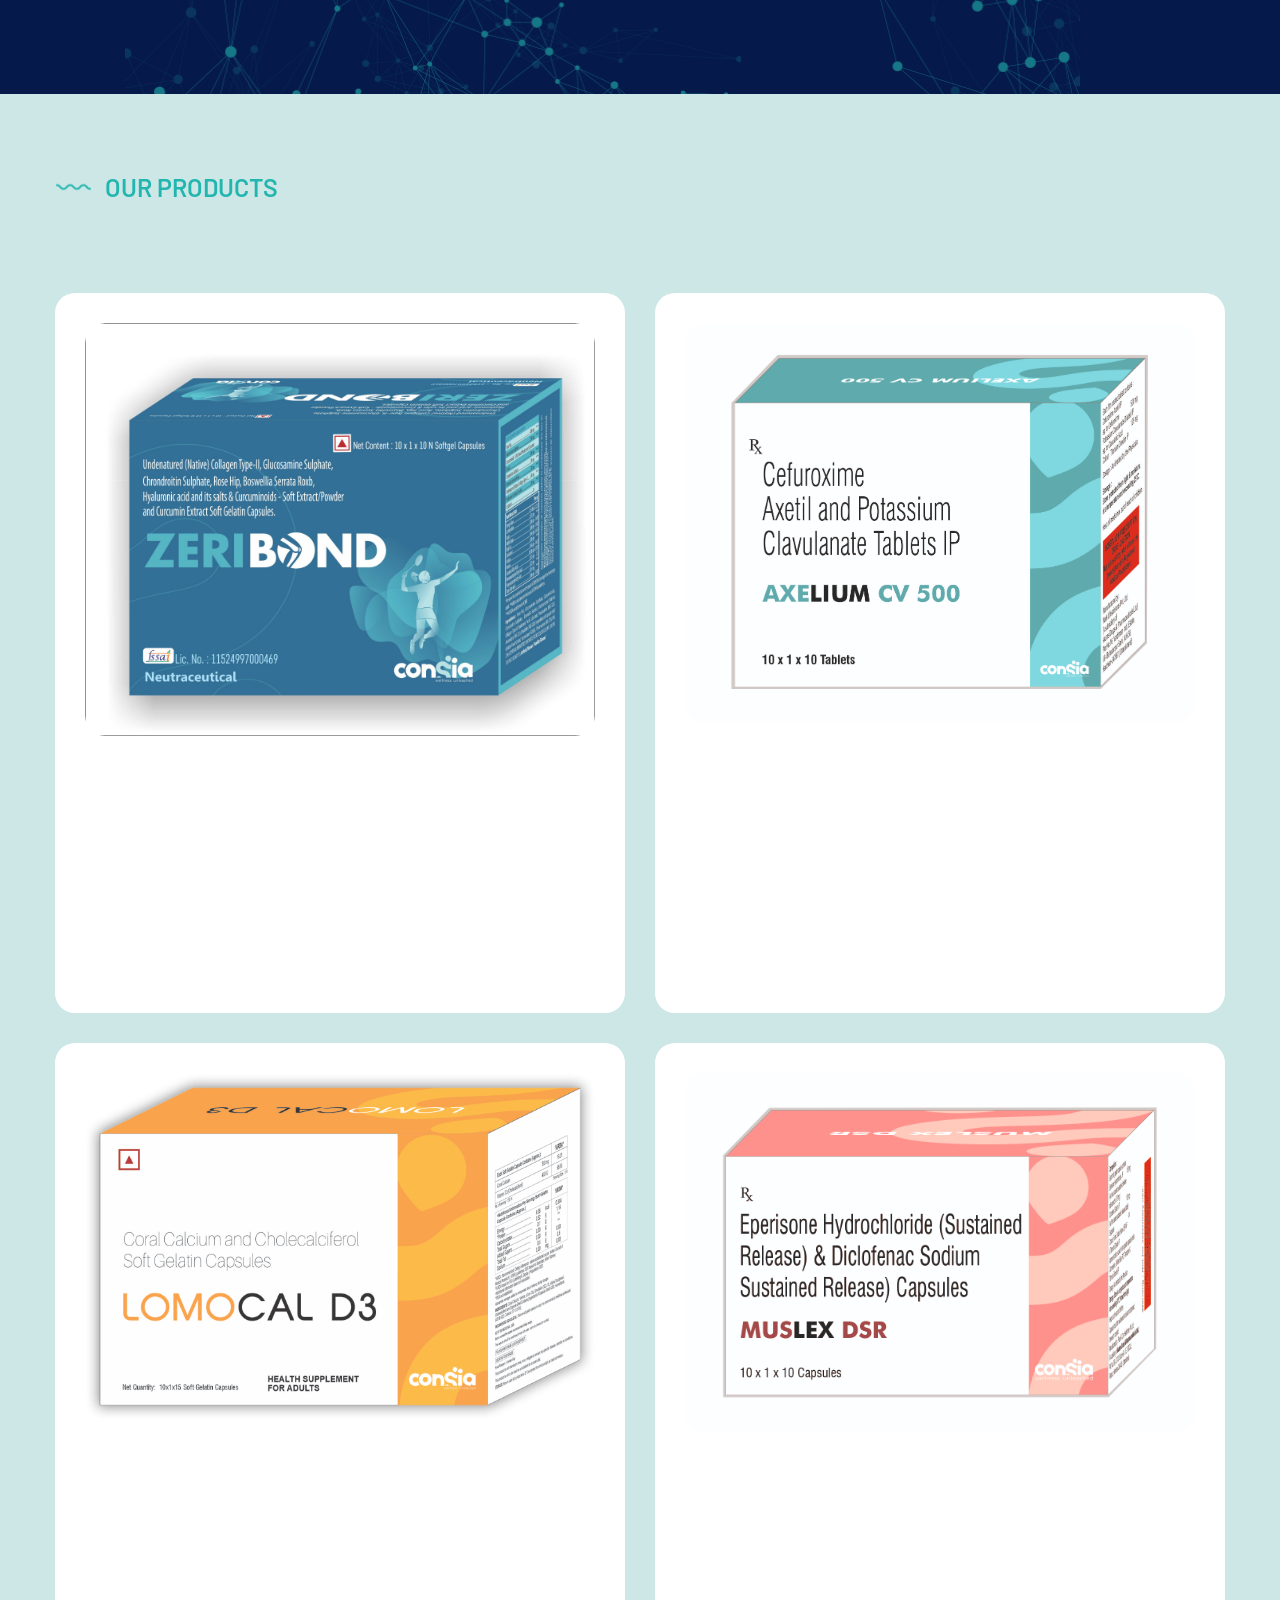
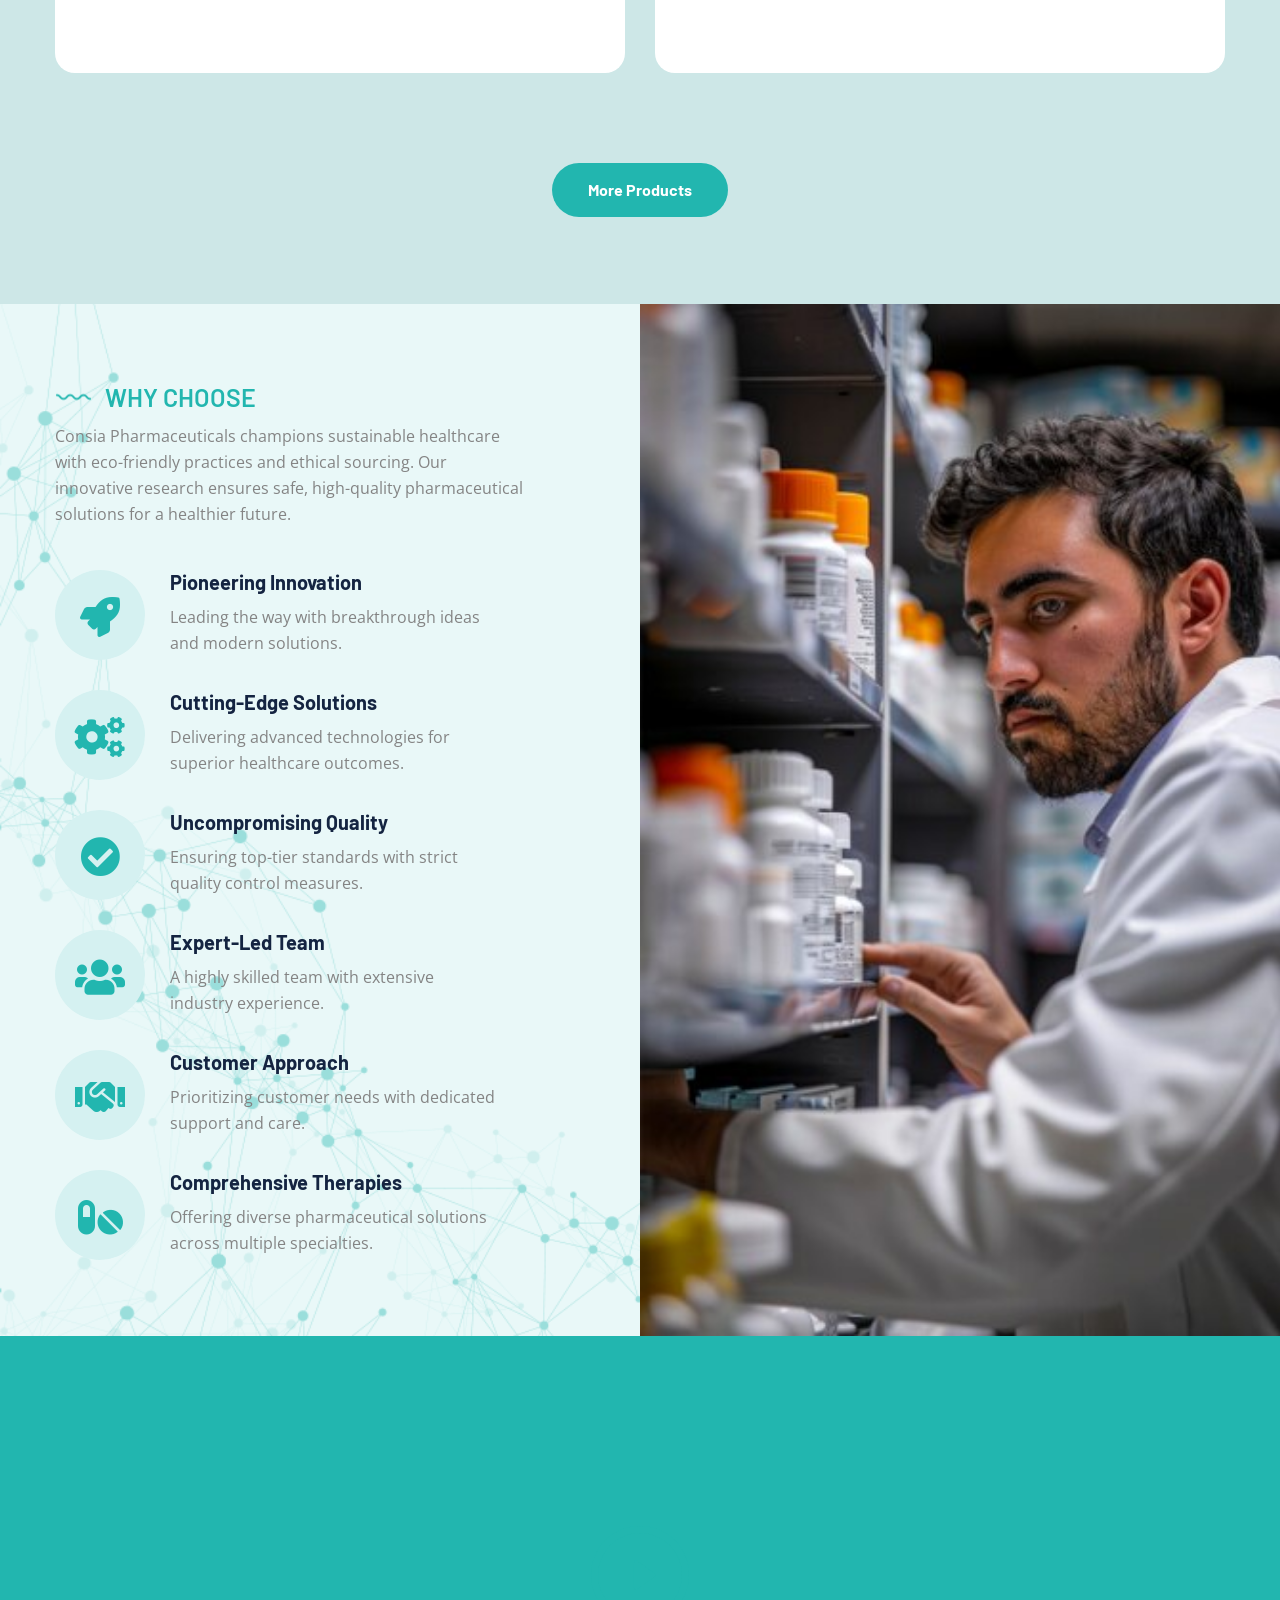
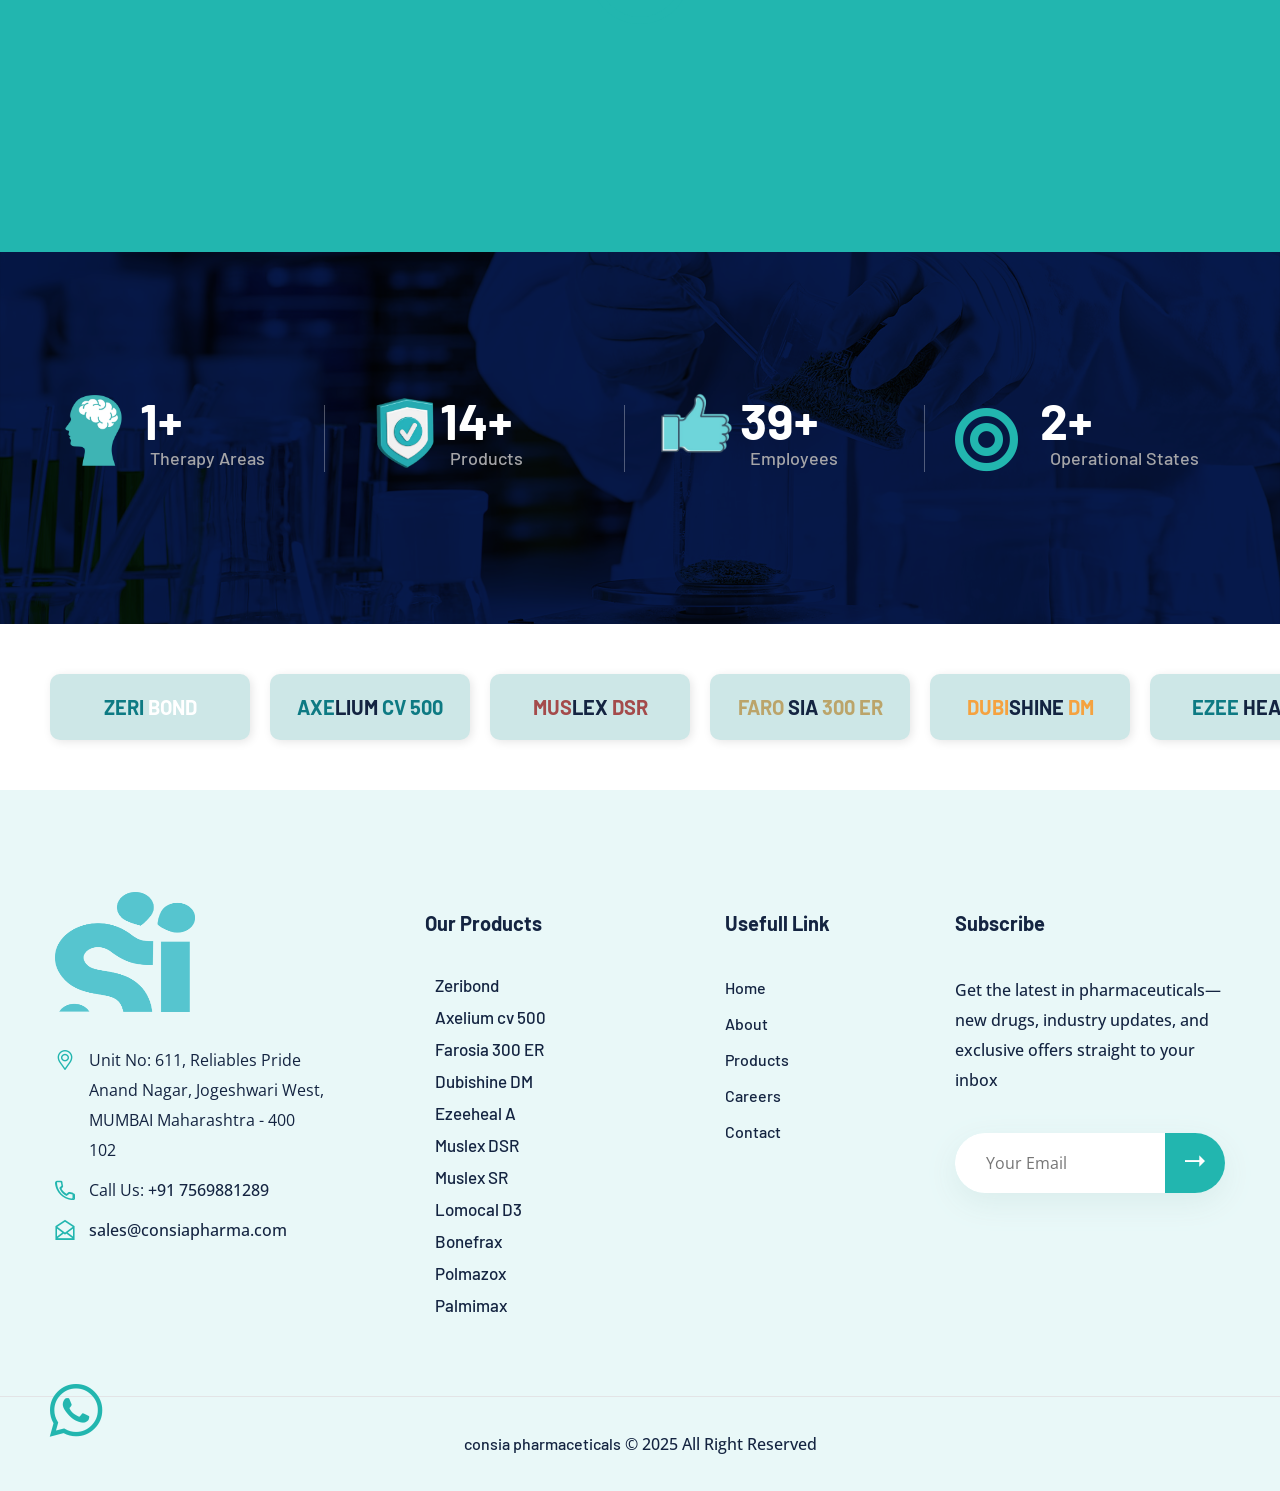
==== commit f6aa23fb: "changes done" ====
--- a/index.html
+++ b/index.html
@@ -24,8 +24,7 @@
 <link href="assets/css/color.css" rel="stylesheet">
 <link href="assets/css/style.css" rel="stylesheet">
 <link href="assets/css/responsive.css" rel="stylesheet">
-<link rel="stylesheet" href="https://unpkg.com/swiper/swiper-bundle.min.css"
-/>
+<link rel="stylesheet" href="https://unpkg.com/swiper/swiper-bundle.min.css">
 
 </head>
 
@@ -231,10 +230,114 @@
             </nav>
         </div>
         <!-- End Mobile Menu -->
-
-
         <!-- banner-section -->
-        <section class="banner-section style-one" style="background-image: url(assets/images/banner/banner-1.jpg);">
+        <section class="banner-section style-two">
+            <div class="pattern-layer">
+                <div class="pattern-1" style="background-image: url(assets/images/shape/shape-15.png);"></div>
+                <div class="pattern-2"></div>
+            </div>
+            <div class="banner-carousel owl-theme owl-carousel owl-dots-none">
+                <div class="slide-item">
+                    <div class="auto-container">
+                        <div class="content-box">
+                            <div class="text">
+                                <h2>Wellness is Enthusiasm</h2>
+                                <p>Wellness is Enthusiasm means embracing positivity, passion, and energy for holistic well-being beyond just physical health.</p>
+                                <div class="btn-box">
+                                    <!-- <a href="./products" class="banner-btn-two">Our Products</a> -->
+                                </div>
+                            </div>
+                            <div class="image-box">
+                                <figure class="image"><img src="assets/images/banner/WELLNES-ENTHUASIM.png" alt=""></figure>
+                                <!-- <div class="shape">
+                                    <div class="shape-1"></div>
+                                    <div class="shape-2"></div>
+                                </div> -->
+                                <!-- <div class="support-box">
+                                    <a href="tel:03338855"><i class="icon-59"></i>Free Consultation</a>
+                                </div> -->
+                            </div>
+                        </div>
+                    </div>
+                </div>
+                <div class="slide-item">
+                    <div class="auto-container">
+                        <div class="content-box">
+                            <div class="text">
+                                <h2>Wellness is Fitness</h2>
+                                <p>Physical fitness plays a vital role in overall well-being, promoting strength, endurance, and an active lifestyle for optimal health.</p>
+                                <div class="btn-box">
+                                    <!-- <a href="./products" class="banner-btn-two">Our Products</a> -->
+                                </div>
+                            </div>
+                            <div class="image-box">
+                                <figure class="image"><img src="assets/images/banner/fitness-slider.png" alt=""></figure>
+                                <!-- <div class="shape">
+                                    <div class="shape-1"></div>
+                                    <div class="shape-2"></div>
+                                </div> -->
+                                <!-- <div class="support-box">
+                                    <a href="tel:03338855"><i class="icon-59"></i>Free Consultation</a>
+                                </div> -->
+                            </div>
+                        </div>
+                    </div>
+                </div>
+                <div class="slide-item">
+                    <div class="auto-container">
+                        <div class="content-box">
+                            <div class="text">
+                                <h2>Wellness is Pease</h2>
+                                <p>Inner peace and mental tranquility are essential for well-being, fostering harmony, emotional balance, and stress reduction.</p>
+                                <div class="btn-box">
+                                    <!-- <a href="./products" class="banner-btn-two">Our Products</a> -->
+                                </div>
+                            </div>
+                            <div class="image-box">
+                                <figure class="image"><img src="assets/images/banner/pease-w.png" alt=""></figure>
+                                <!-- <div class="shape">
+                                    <div class="shape-1"></div>
+                                    <div class="shape-2"></div>
+                                </div> -->
+                                <!-- <div class="support-box">
+                                    <a href="tel:03338855"><i class="icon-59"></i>Free Consultation</a>
+                                </div> -->
+                            </div>
+                        </div>
+                    </div>
+                </div>
+
+                <div class="slide-item">
+                    <div class="auto-container">
+                        <div class="content-box">
+                            <div class="text">
+                                <h2>Wellness is Exuberance</h2>
+                                <p>
+                                    A vibrant state of joy, energy, enthusiasm, positivity, and vitality that enhances holistic well-being and radiates happiness.</p>
+                                <div class="btn-box">
+                                    <!-- <a href="./products" class="banner-btn-two">Our Products</a> -->
+                                </div>
+                            </div>
+                            <div class="image-box">
+                                <figure class="image"><img src="assets/images/banner/WELLNESS-EXUBERANCE.png" alt=""></figure>
+                                <!-- <div class="shape">
+                                    <div class="shape-1"></div>
+                                    <div class="shape-2"></div>
+                                </div> -->
+                                <!-- <div class="support-box">
+                                    <a href="tel:03338855"><i class="icon-59"></i>Free Consultation</a>
+                                </div> -->
+                            </div>
+                        </div>
+                    </div>
+                </div>
+            </div>
+            
+        </section>
+        <!-- banner-section end -->
+
+        <!-- banner-section -->
+        <!-- <section class="banner-section style-one" style="background-image: url(assets/images/banner/banner-1.jpg);">
             <div class="bg-layer" style="background-image: url(assets/images/banner/banner-1.png);"></div>
             <div class="banner-carousel owl-theme owl-carousel owl-nav-none owl-dots-none">
                 <div class="slide-item">
@@ -250,7 +353,7 @@
                                     
 "Wellness is Enthusiasm" means embracing positivity, passion, and energy for holistic well-being beyond just physical health.</p>
                                 <div class="btn-box">
-                                    <!-- <a href="research.html" class="theme-btn-one">Our Services</a> -->
+                                    <a href="research.html" class="theme-btn-one">Our Services</a>
                                     <a href="contact.html" class="banner-btn">Contact Us</a>
                                 </div>
                             </div>
@@ -270,7 +373,7 @@
                                 <p>
                                     "Wellness is Fitness" underscores the vital role of physical fitness in overall well-being. It highlights the importance of regular exercise, strength, endurance, and an active lifestyle for both physical and mental health.</p>
                                 <div class="btn-box">
-                                    <!-- <a href="research.html" class="theme-btn-one">Our Services</a> -->
+                                    <a href="research.html" class="theme-btn-one">Our Services</a>
                                     <a href="contact.html" class="banner-btn">Contact Us</a>
                                 </div>
                             </div>
@@ -289,7 +392,7 @@
                                 <h2>Wellness is Pease</h2>
                                 <p>"Wellness is Peace" underscores the importance of inner calm and mental tranquility as key aspects of well-being. It reflects a state of harmony within oneself and with the world, fostering emotional balance and reducing stress.</p>
                                 <div class="btn-box">
-                                    <!-- <a href="research.html" class="theme-btn-one">Our Services</a> -->
+                                    <a href="research.html" class="theme-btn-one">Our Services</a>
                                     <a href="contact.html" class="banner-btn">Contact Us</a>
                                 </div>
                             </div>
@@ -309,7 +412,7 @@
                                 <h2>Wellness is Exuberance</h2>
                                 <p>"Wellness is Exuberance" signifies a vibrant state of joy, energy, and enthusiasm for life. It highlights the connection between a positive attitude and holistic well-being, radiating vitality and happiness in everyday experiences.</p>
                                 <div class="btn-box">
-                                    <!-- <a href="research.html" class="theme-btn-one">Our Services</a> -->
+                                    <a href="research.html" class="theme-btn-one">Our Services</a>
                                     <a href="contact.html" class="banner-btn">Contact Us</a>
                                 </div>
                             </div>
@@ -317,7 +420,7 @@
                     </div>
                 </div>
             </div>
-        </section>
+        </section> -->
         <!-- banner-section end -->
 
 
@@ -457,12 +560,11 @@
             <div class="auto-container">
                 <div class="sec-title">
                     <h6>Our Products</h6>
-                    <!-- <h2>Reliable Journal of Medical Health Research.</h2> -->
                 </div>
                 <div class="row clearfix">
-                    <div class="col-lg-4 col-md-6 col-sm-12 service-block">
+                    <div class="col-lg-6 col-md-6 col-sm-12 service-block">
                         <div class="service-block-two wow fadeInUp animated" data-wow-delay="00ms" data-wow-duration="1500ms">
-                            <div class="inner-box">
+                            <div class="inner-box box-inner">
                                 <figure class="image-box"><img src="assets/images/gallery/zeribond.jpeg" alt=""></figure>
                                 <div class="lower-content">
                                     <!-- <div class="icon-box"><i class="icon-39"></i></div> -->
@@ -473,9 +575,9 @@
                             </div>
                         </div>
                     </div>
-                    <div class="col-lg-4 col-md-6 col-sm-12 service-block">
+                    <div class="col-lg-6 col-md-6 col-sm-12 service-block">
                         <div class="service-block-two wow fadeInUp animated" data-wow-delay="300ms" data-wow-duration="1500ms">
-                            <div class="inner-box">
+                            <div class="inner-box box-inner">
                                 <figure class="image-box"><img src="assets/images/gallery/AXELIUM-CV-500.jpg" alt=""></figure>
                                 <div class="lower-content">
                                     <!-- <div class="icon-box"><i class="icon-40"></i></div> -->
@@ -486,26 +588,110 @@
                             </div>
                         </div>
                     </div>
-                    <div class="col-lg-4 col-md-6 col-sm-12 service-block">
+                    <!-- <div class="col-lg-4 col-md-6 col-sm-12 service-block">
                         <div class="service-block-two wow fadeInUp animated" data-wow-delay="600ms" data-wow-duration="1500ms">
                             <div class="inner-box">
                                 <figure class="image-box"><img src="assets/images/gallery/MUSLEX-DSR-OUTER-CARTON.jpg" alt=""></figure>
                                 <div class="lower-content">
-                                    <!-- <div class="icon-box"><i class="icon-41"></i></div>
-                                    <h4><a href="research.html">Clinical Biochemistry <br />Tests</a></h4>
-                                    <p>Excepteur sint ocecat pro sunt in culpa. qui officia deserunt mollit anim id est. perspiciatis unde.</p> -->
-                                    <!-- <div class="btn-box"><a href="./products" class="theme-btn-two">Read More</a></div> -->
-                                </div>
-                            </div>
-                        </div>
-                    </div>
-                </div>
+                                   
+                                </div>
+                            </div>
+                        </div>
+                    </div> -->
+                </div>
+
+                <div class="row clearfix">
+                    <div class="col-lg-6 col-md-6 col-sm-12 service-block">
+                        <div class="service-block-two wow fadeInUp animated" data-wow-delay="600ms" data-wow-duration="1500ms">
+                            <div class="inner-box box-inner-two">
+                                <figure class="image-box">
+                                    <img src="assets/images/gallery/LOMOCAL-D3.png" alt="">
+                                </figure>
+                                <div class="lower-content">
+                                </div>
+                            </div>
+                        </div>
+                    </div>
+                    
+                    <div class="col-lg-6 col-md-6 col-sm-12 service-block">
+                        <div class="service-block-two wow fadeInUp animated" data-wow-delay="600ms" data-wow-duration="1500ms">
+                            <div class="inner-box box-inner-two">
+                                <figure class="image-box">
+                                    <img src="assets/images/gallery/MUSLEX-DSR-OUTER-CARTON.jpg" alt=""></figure>
+                                
+                            </div>
+                        </div>
+                    </div>
+                </div>
+
+
+                
                 <div class="more-btn">
                     <a href="./products" class="theme-btn-one">More Products</a>
                 </div>
             </div>
         </section>
         <!-- service-style-two end -->
+
+        <!-- chooseus-section -->
+        <section class="chooseus-section sec-pad bg-color-1">
+            <div class="pattern-layer" style="background-image: url(assets/images/shape/shape-21.png);"></div>
+            <div class="bg-layer" style="background-image: url(assets/images/background/man-working-as-pharmacist_23-2151734604.jpg);"></div>
+            <div class="auto-container">
+                <div class="row clearfix">
+                    <div class="col-lg-5 col-md-12 col-sm-12 content-column">
+                        <div class="content_block_6">
+                            <div class="content-box">
+                                <div class="sec-title">
+                                    <h6>Why Choose</h6>
+                                    <p>Consia Pharmaceuticals champions sustainable healthcare with eco-friendly practices and ethical sourcing. Our innovative research ensures safe, high-quality pharmaceutical solutions for a healthier future.</p>
+                                    <!-- <h3>We'll Ensure You Always Get The Best Results.</h3> -->
+                                </div>
+                                <div class="inner-box">
+                                    <div class="single-item">
+                                        <div class="icon-box"> <i class="fas fa-rocket"></i></div>
+                                        <h4>Pioneering Innovation</h4>
+                                        <p>Leading the way with breakthrough ideas and modern solutions.</p>
+                                    </div>
+                                    <div class="single-item">
+                                        <div class="icon-box"> <i class="fas fa-cogs"></i></div>
+                                        <h4>Cutting-Edge Solutions</h4>
+                                        <p>Delivering advanced technologies for superior healthcare outcomes.</p>
+                                    </div>
+                                    <div class="single-item">
+                                        <div class="icon-box"><i class="fas fa-check-circle"></i></div>
+                                        <h4>Uncompromising Quality</h4>
+                                        <p>Ensuring top-tier standards with strict quality control measures.</p>
+                                    </div>
+                                    <div class="single-item">
+                                        <div class="icon-box"><i class="fas fa-users"></i></div>
+                                        <h4>Expert-Led Team</h4>
+                                        <p>A highly skilled team with extensive industry experience.</p>
+                                    </div>
+
+                                    <div class="single-item">
+                                        <div class="icon-box"><i class="fas fa-handshake"></i></div>
+                                        <h4>Customer Approach</h4>
+                                        <p>Prioritizing customer needs with dedicated support and care.</p>
+                                    </div>
+
+                                    <div class="single-item">
+                                        <div class="icon-box"> 
+                                            <i class="fas fa-pills"></i>
+                                            <!-- <i class="fas fa-heart"></i> -->
+                                            <!-- <i class="fas fa-medkit"></i>  -->
+                                        </div>
+                                        <h4>Comprehensive Therapies</h4>
+                                        <p>Offering diverse pharmaceutical solutions across multiple specialties.</p>
+                                    </div>
+                                </div>
+                            </div>
+                        </div>
+                    </div>
+                </div>
+            </div>
+        </section>
+        <!-- chooseus-section end -->
 
         <!-- video-section -->
         <section class="video-section centred" style="background-image: url(assets/images/background/parallax-img.jpg);">
@@ -591,8 +777,9 @@
         <!-- funfact-style-two end -->
 
 
+
+
         <!-- news-section -->
-
         <section class="slider">
             <div class="scroll-container">
                 <div class="wrapper">
--- a/assets/css/style.css
+++ b/assets/css/style.css
@@ -9558,7 +9558,7 @@
   text-align: center;
 }
 
-.service-block-two .inner-box {
+.service-block-two .box-inner {
   position: relative;
   display: block;
   background: #fff;
@@ -9566,9 +9566,41 @@
   padding: 30px 30px 45px 30px;
   /* box-shadow: 0 0 0 0; */
   /* box-shadow: 0 10px 30px; */
+  margin-bottom: 30px !important;
+  transition: all 500ms ease;
+  height: 80vh !important;
+}
+
+
+.service-block-two .box-inner-two {
+  position: relative;
+  display: block;
+  background: #fff;
+  border-radius: 20px;
+  padding: 30px 30px 45px 30px;
+  /* box-shadow: 0 0 0 0; */
+  /* box-shadow: 0 10px 30px; */
+  margin-bottom: 30px !important;
+  transition: all 500ms ease;
+  height: 70vh !important;
+}
+
+.service-block-two .product-img {
+  position: relative;
+  display: block;
+  background: #fff;
+  border-radius: 20px;
+  padding: 30px 30px 45px 30px;
+  /* box-shadow: 0 0 0 0;
+  box-shadow: 0 10px 30px; */
   margin-bottom: 60px;
   transition: all 500ms ease;
-  height: 50vh;
+  height: 63vh;
+}
+
+.product-img img{
+  width: 100%;
+  height:300px !important;
 }
 
 .about-logo img{
@@ -9635,13 +9667,13 @@
   transition-property: all;
 }
 
-.icon-19:before {
+/* .icon-19:before {
   content: "" !important;
 }
 
 .icon-18:before {
   content: "" !important;
-}
+} */
 
 .news-block-one .inner-box {
   position: relative;
@@ -9765,10 +9797,6 @@
 .brand-palmimax{
   color: #e86f40;
 }
-
-
-
-
 
 
 .news-section {
@@ -9806,15 +9834,6 @@
     transform: translateX(-100%);
   }
 }
-
-
-
-
-
-
-
-
-
 
 
 
@@ -9937,12 +9956,8 @@
     opacity: 0;
     transform: translateY(-30px);
   }
-}
-
-
-.upper-header{
-  display: none;
-}
+} */
+
 
 .container-auto h3{
   text-align:center;
@@ -9998,7 +10013,115 @@
 }
 
 
+
+.image_block_1{
+  overflow: hidden !important;
+}
+
+
+
+.image_block_1 .image-box .image img {
+  width: 90%;
+  border-radius: 10px;
+  /* overflow: hidden; */
+}
+
+.banner-section.style-two .content-box .image-box {
+  position: absolute;
+  right: -80px;
+  bottom: -70px;
+  opacity: 0;
+  -webkit-transform: translateY(100px);
+  -moz-transform: translateY(100px);
+  -ms-transform: translateY(100px);
+  -o-transform: translateY(100px);
+  transform: translateY(100px);
+  -webkit-transition: all 1000ms ease;
+  -moz-transition: all 1000ms ease;
+  -ms-transition: all 1000ms ease;
+  -o-transition: all 1000ms ease;
+  transition: all 1000ms ease;
+}
+
+
+.owl-carousel {
+  display: none;
+  width: 100%;
+  -webkit-tap-highlight-color: transparent;
+  position: relative;
+  z-index: 1;
+  /* height: 90vh; */
+  aspect-ratio: 4/1;
+}
+
+
+.banner-section.style-two .content-box {
+  position: relative;
+  width: 100%;
+  padding: 130px 0px 135px 0px;
+}
+
+.upper-header{
+  display: none !important;
+}
+
+.research-style-two {
+  position: relative;
+  padding: 143px 0px 350px 0px;
+  clip-path: polygon(0% 0%, 100% 0%, 1005% 95%, 0% 100%, 0% 0%);
+}
+
+.research-block{
+  display: flex;
+  justify-content: center;
+  align-items: center;
+}
+
+.research-style-two {
+  position: relative;
+  padding: 143px 0px 140px 0px;
+  clip-path: polygon(0% 0%, 100% 0%, 1005% 95%, 0% 100%, 0% 0%);
+}
+
+.more-btn {
+  padding-top: 60px;
+  text-align: center;
+}
+
+.form-control {
+  display: block !important;
+  width: 100%;
+  height: calc(2.4em + 0.75rem + 2px);
+  padding: 0.375rem 0.75rem;
+  font-size: 1rem;
+  font-weight: 400;
+  line-height: 1.5;
+  color: #495057;
+  background-color: #fff;
+  background-clip: padding-box;
+  border: 1px solid #ced4da;
+  border-radius: 0.25rem;
+  transition: border-color 0.15s ease-in-out, box-shadow 0.15s ease-in-out;
+ visibility: visible !important;
+}
+
+.nice-select{
+display: none !important;
+}
+
 @media (min-width:320px) and (max-width:480px){
+
+  .image_block_1 .image-box .image img {
+    width: 100%;
+    border-radius: 10px;
+    /* overflow: hidden; */
+}
+.text h4{
+  text-align: center;
+}
+.research-style-two {
+  padding: 65px 0px 50px 0px !important;
+}
   .mobile-menu .menu-box {
     position: absolute;
     left: 0px;
@@ -10020,7 +10143,7 @@
 }
 
 .upper-header{
-  display: block;
+  display: block !important;
 }
 
 .toggler-nav-mobile{
@@ -10115,7 +10238,7 @@
   font-size: 18px;
 }
 
-.service-block-two .inner-box {
+.service-block-two .box-inner {
   position: relative;
   display: block;
   background: #fff;
@@ -10123,9 +10246,49 @@
   padding: 30px 30px 45px 30px;
   /* box-shadow: 0 0 0 0; */
   /* box-shadow: 0 10px 30px; */
+  margin-bottom: 30px !important;
+  transition: all 500ms ease;
+  height: 43vh !important;
+}
+
+
+.service-block-two .box-inner-two {
+  position: relative;
+  display: block;
+  background: #fff;
+  border-radius: 20px;
+  padding: 30px 30px 45px 30px;
+  /* box-shadow: 0 0 0 0; */
+  /* box-shadow: 0 10px 30px; */
+  margin-bottom: 30px !important;
+  transition: all 500ms ease;
+  height: 39vh !important;
+}
+
+.image-box img{
+
+}
+
+.service-block-two .product-img {
+  position: relative;
+  display: block;
+  background: #fff;
+  border-radius: 20px;
+  padding: 30px 30px 45px 30px;
+  /* box-shadow: 0 0 0 0;
+  box-shadow: 0 10px 30px; */
   margin-bottom: 60px;
   transition: all 500ms ease;
-  height: 294px !important;
-}
-}
-
+  height: 53vh;
+}
+
+.sec-title p{
+  text-align: justify;
+}
+
+.image_block_1{
+  overflow: hidden !important;
+}
+
+}
+
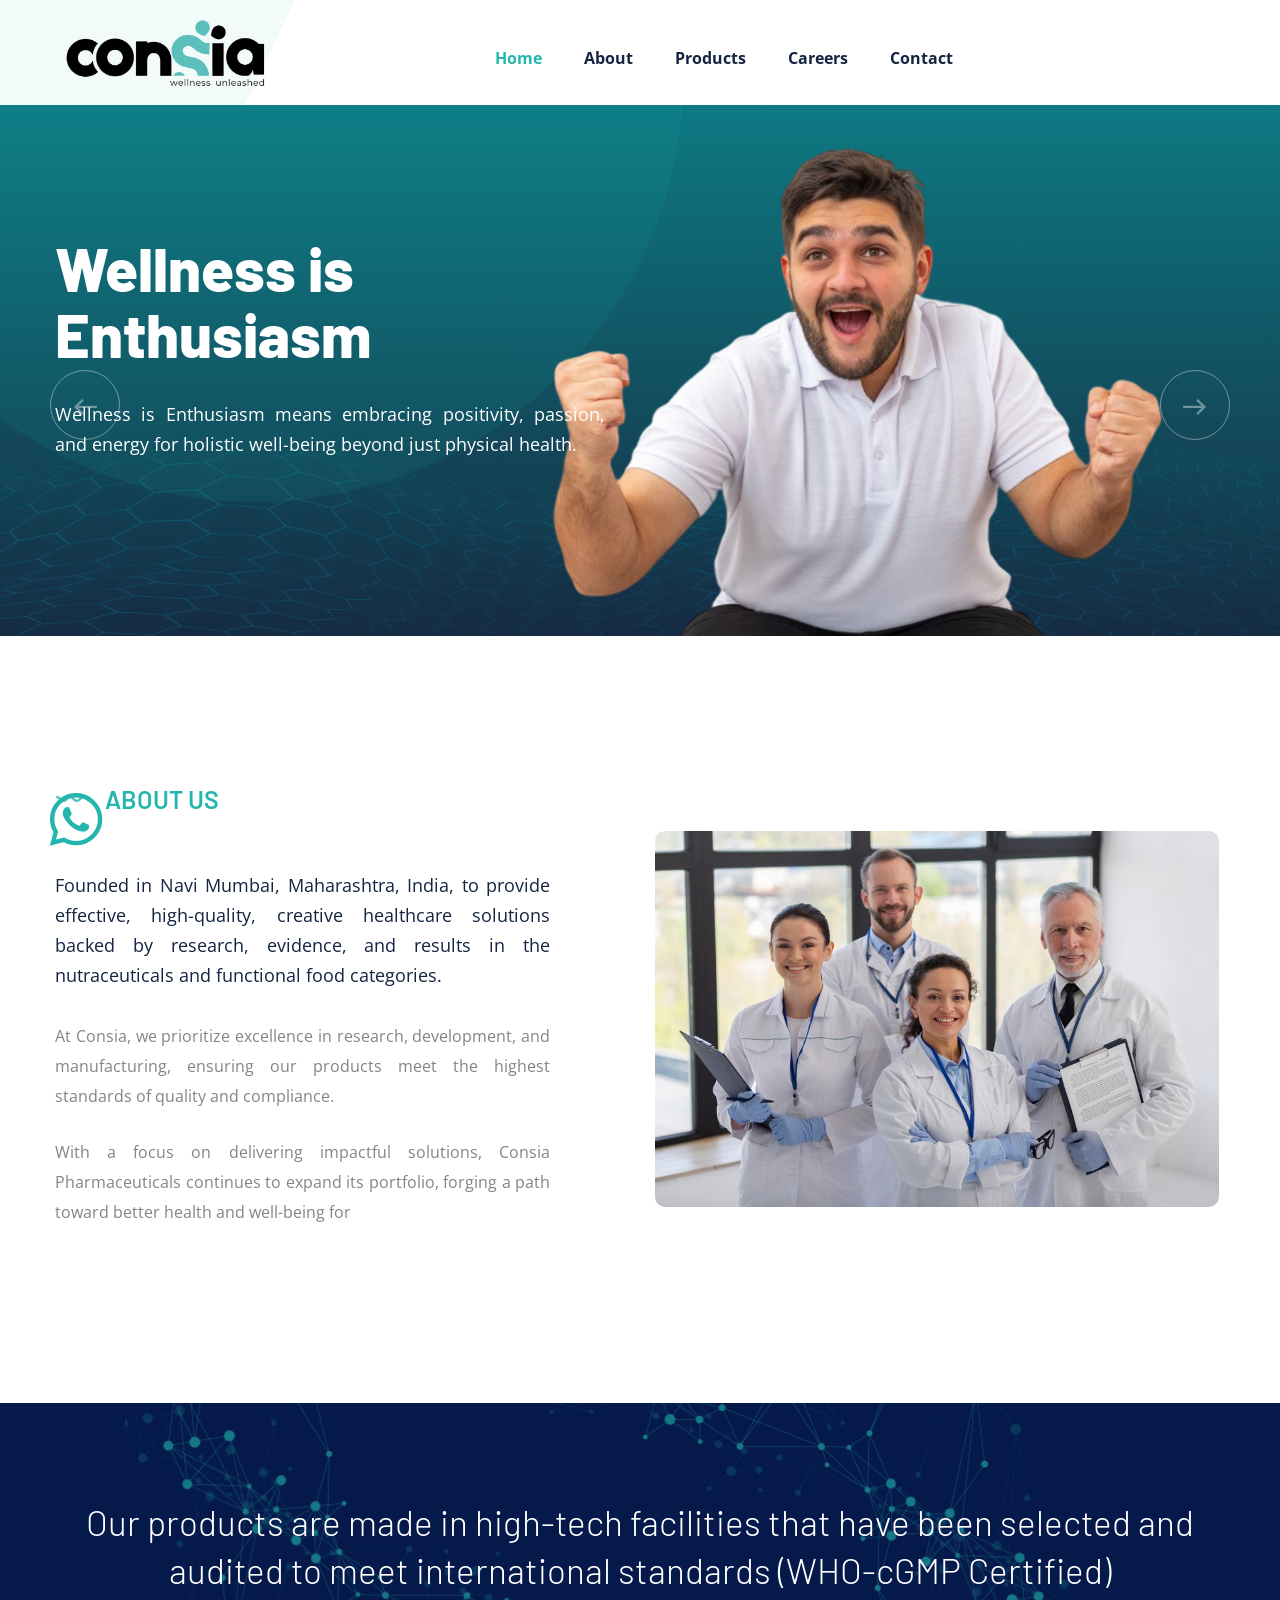
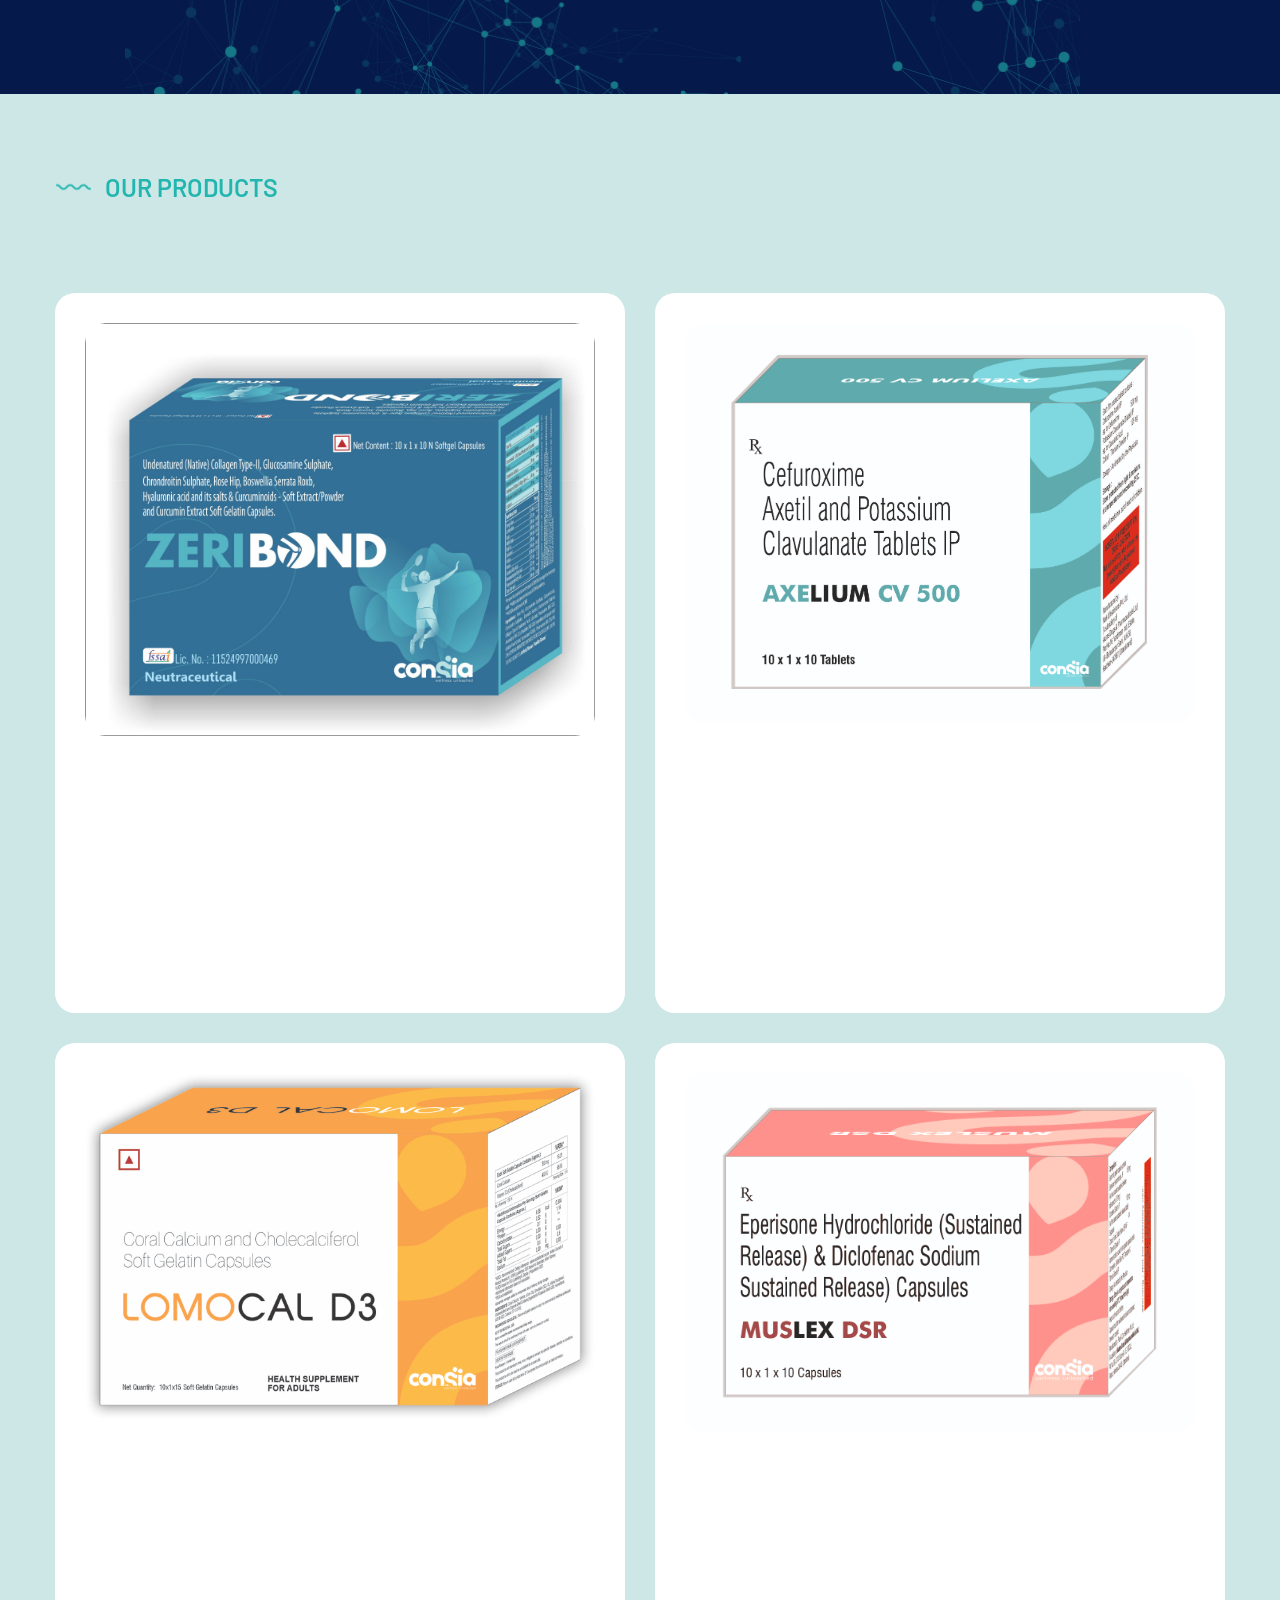
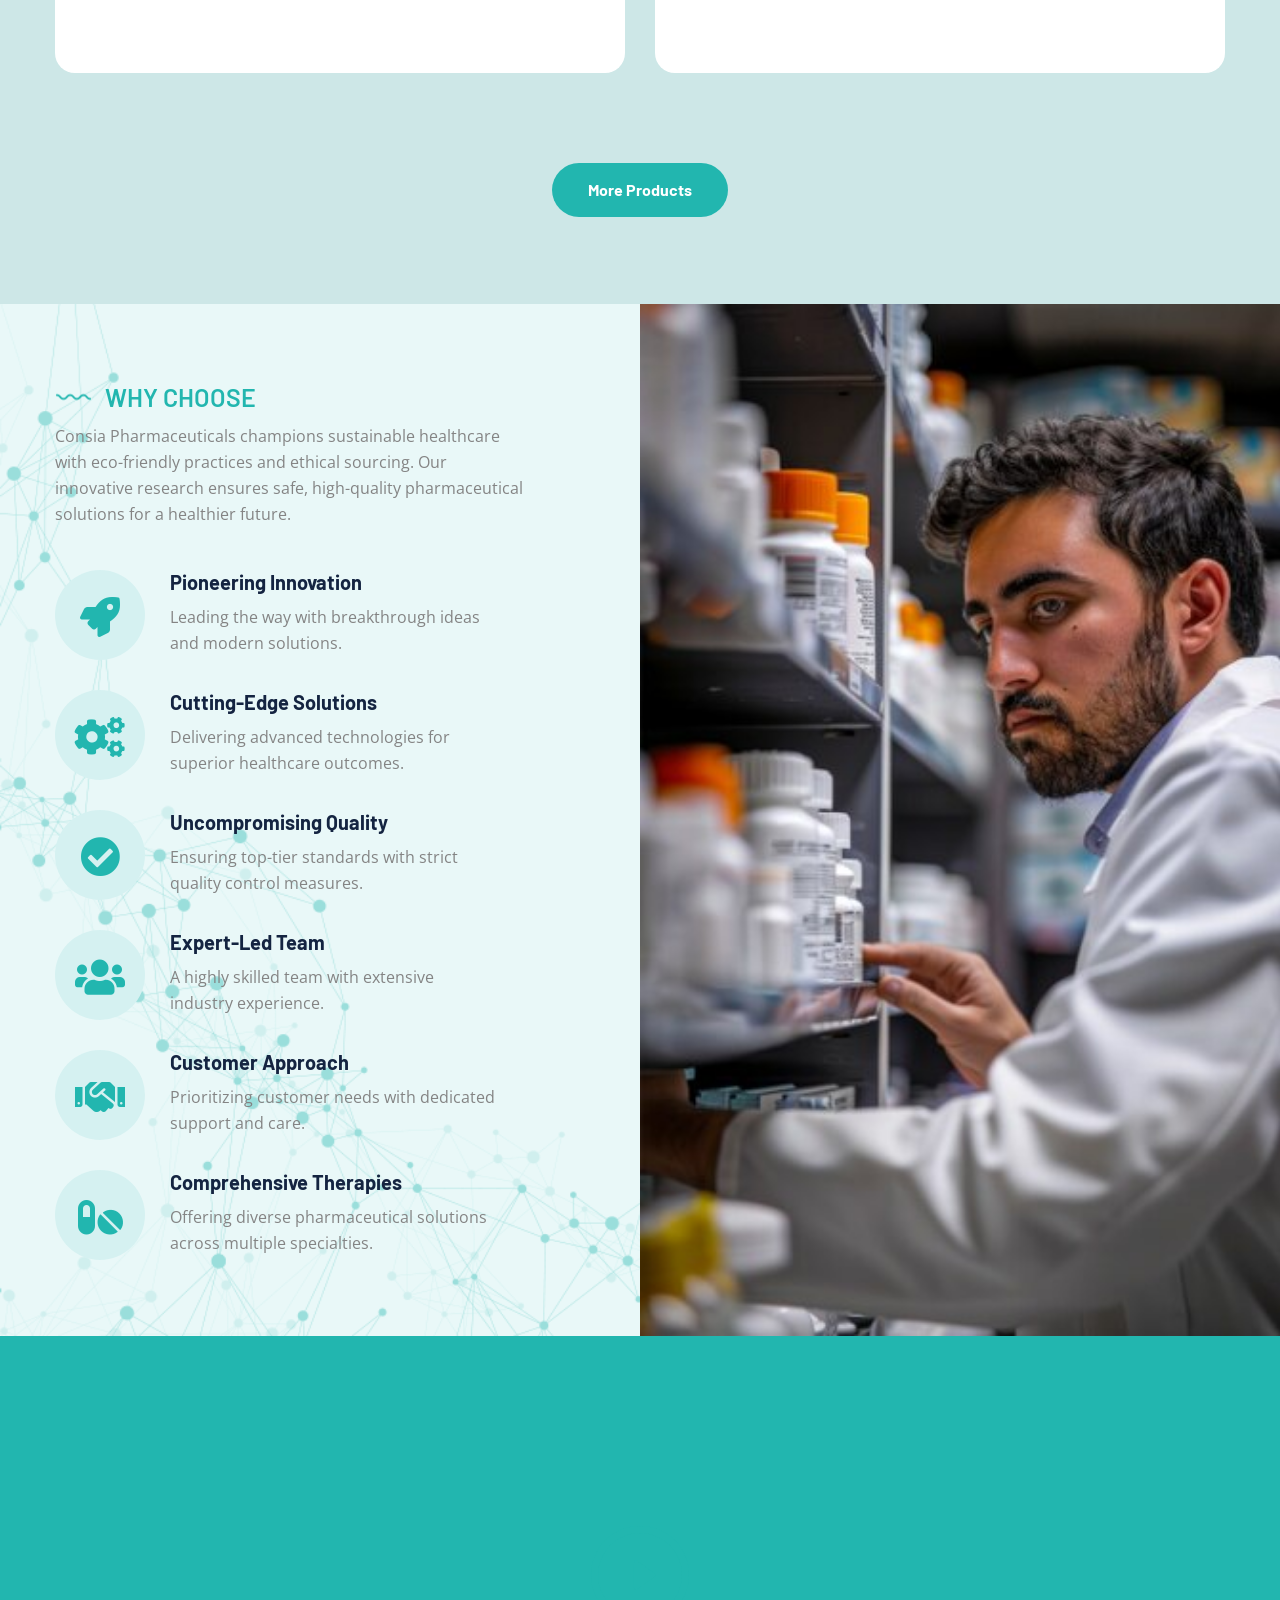
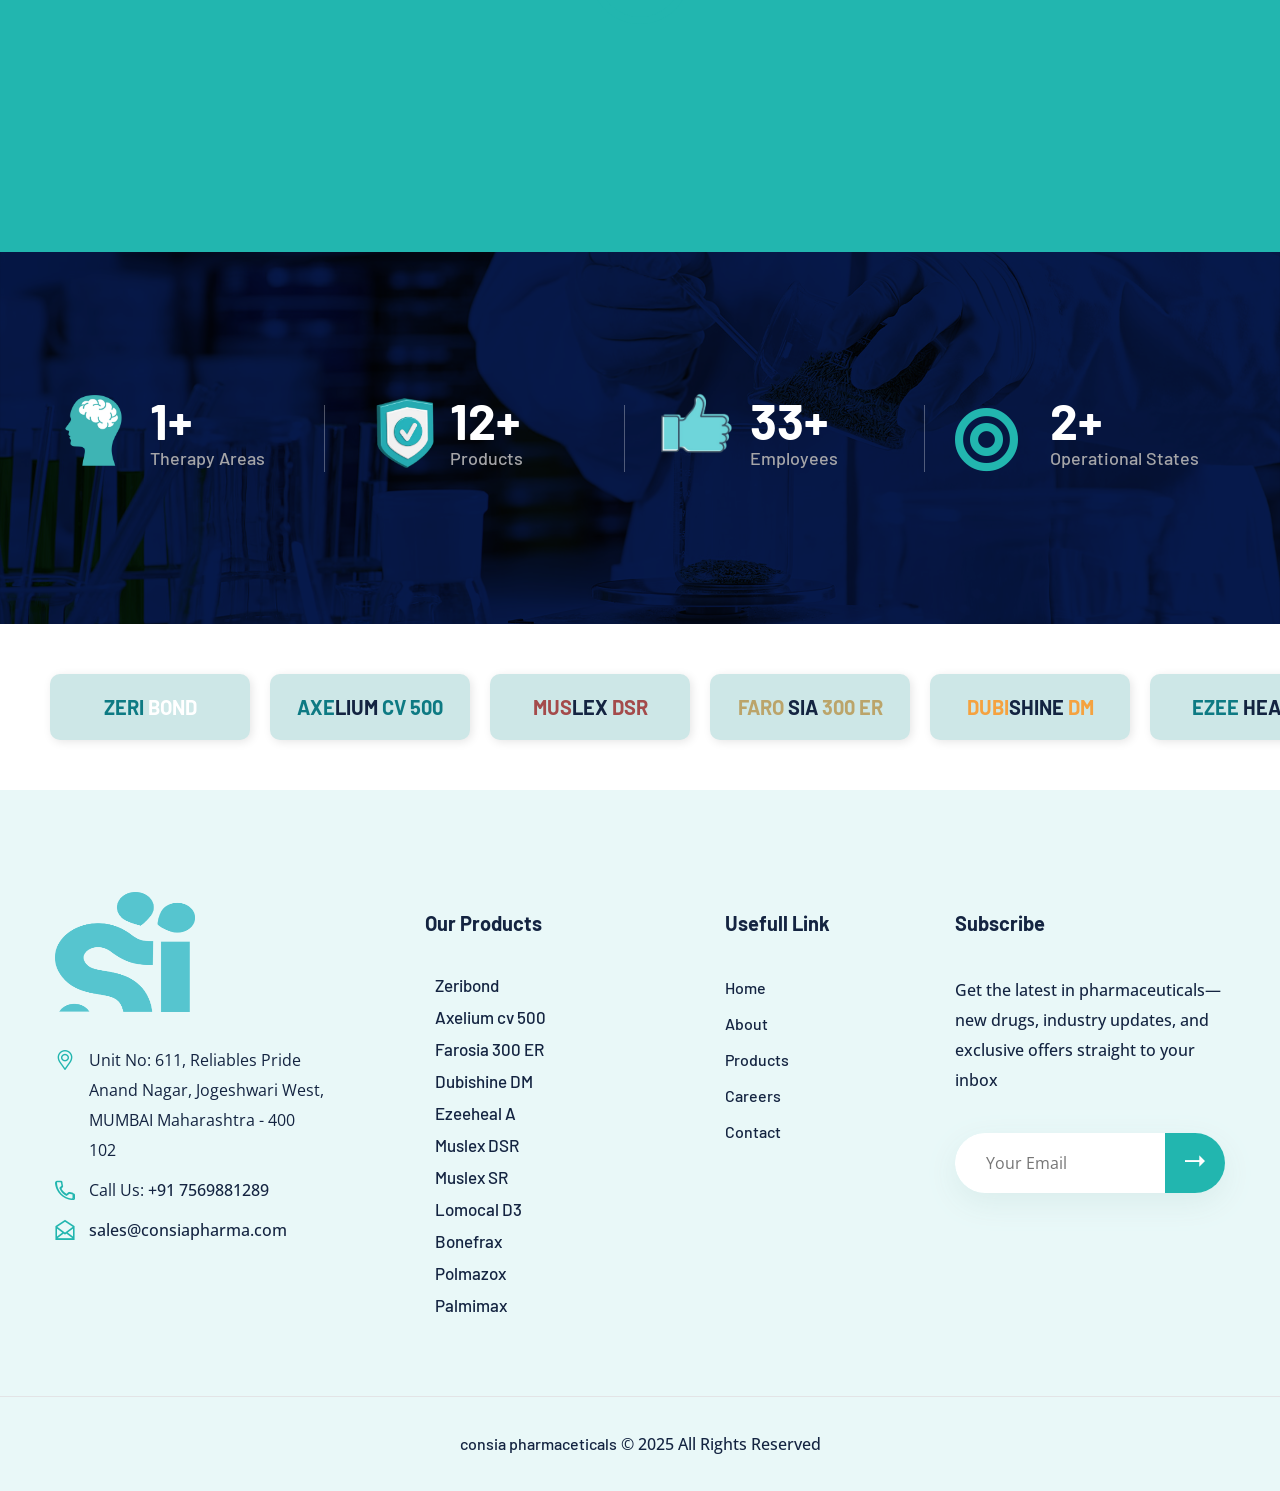
==== commit 547897c4: "sitemap and robots.txt filwes added" ====
--- a/index.html
+++ b/index.html
@@ -825,7 +825,7 @@
                 </div>
                 <div class="auto-container">
                     <div class="row clearfix">
-                        <div class="col-lg-3 col-md-6 col-sm-12 footer-column">
+                        <div class="col-lg-3 col-md-6 col-sm-12">
                             <div class="footer-widget logo-widget">
                                 <div class="footer-logo">
                                     <figure class="logo footer-logo"><a href="/"><img src="assets/images/Graphic1.png" alt=""></a></figure>
@@ -940,7 +940,7 @@
             <div class="footer-bottom centred">
                 <div class="auto-container">
                     <div class="copyright">
-                        <p><a href="#">consia pharmaceticals</a> &copy; 2025 All Right Reserved</p>
+                        <p><a href="#">consia pharmaceticals</a> &copy; 2025 All Rights Reserved</p>
                     </div>
                 </div>
             </div>
@@ -976,5 +976,23 @@
     <!-- main-js -->
     <script src="assets/js/script.js"></script>
 
+
+
+    
+<!-- emailjs configuration -->
+<!-- <script type="text/javascript"
+src="https://cdn.jsdelivr.net/npm/@emailjs/browser@4/dist/email.min.js">
+</script>
+<script type="text/javascript">
+(function(){
+emailjs.init({
+publicKey: "PvPHll934cp4sHNAM",
+});
+})();
+</script> -->
+
+
+
+
 </body><!-- End of .page_wrapper -->
 </html>
--- a/assets/css/style.css
+++ b/assets/css/style.css
@@ -9595,7 +9595,7 @@
   box-shadow: 0 10px 30px; */
   margin-bottom: 60px;
   transition: all 500ms ease;
-  height: 63vh;
+  height: 60vh;
 }
 
 .product-img img{
@@ -9645,7 +9645,7 @@
   left: 0px;
   top: 0px;
   right: 0px;
-  opacity: 0.3;
+  opacity: 0.92;
 }
 
 .products-sec{
@@ -9708,7 +9708,7 @@
   position:relative;
 }
 .whatsapp-icon .fa-whatsapp{
-  position: absolute;
+  position: fixed !important;
   bottom: 50px;
   left: 50px;
   font-size:60px;
@@ -9894,24 +9894,24 @@
   text-transform: uppercase;
   color: #22b6af;
   opacity: 0;
-  animation: letters-loading 5s ease-in-out infinite;
+  animation: letters-loading 2s ease-in-out infinite;
 }
 
 
 .handle-preloader .animation-preloader .txt-loading .letters-loading:nth-child(2) {
+  animation-delay: 0.1s;
+}
+.handle-preloader .animation-preloader .txt-loading .letters-loading:nth-child(3) {
   animation-delay: 0.2s;
 }
-.handle-preloader .animation-preloader .txt-loading .letters-loading:nth-child(3) {
+.handle-preloader .animation-preloader .txt-loading .letters-loading:nth-child(4) {
   animation-delay: 0.3s;
 }
-.handle-preloader .animation-preloader .txt-loading .letters-loading:nth-child(4) {
+.handle-preloader .animation-preloader .txt-loading .letters-loading:nth-child(5) {
   animation-delay: 0.4s;
 }
-.handle-preloader .animation-preloader .txt-loading .letters-loading:nth-child(5) {
+.handle-preloader .animation-preloader .txt-loading .letters-loading:nth-child(6) {
   animation-delay: 0.5s;
-}
-.handle-preloader .animation-preloader .txt-loading .letters-loading:nth-child(6) {
-  animation-delay: 0.6s;
 }
 
 
@@ -10107,6 +10107,30 @@
 
 .nice-select{
 display: none !important;
+}
+
+.career-img img{
+  border-radius: 10px !important;
+}
+
+.service-section:before {
+  position: absolute;
+  content: '';
+  background: #e9f8f8;
+  width: 100%;
+  height: calc(130% - 90px) !important;
+  left: 0px;
+  top: 0px;
+  clip-path: polygon(0% 0%, 1000% 0%, 1000% 92%, 0% 95%, 0% 0%) !important;
+}
+
+
+/* .sec-pad-2 {
+  padding: 100px 0px !important;
+} */
+
+.count-text {
+  padding-left: 10px !important;
 }
 
 @media (min-width:320px) and (max-width:480px){
@@ -10290,5 +10314,22 @@
   overflow: hidden !important;
 }
 
-}
-
+.footer-top .widget-title {
+  position: relative;
+  display: block;
+  margin-bottom: 10px !important;
+}
+.research-block-two .inner-box .image-box {
+  position: relative;
+  display: inline-block;
+  border-radius: 50%;
+  margin-bottom: 15px !important;
+  box-shadow: 0 20px 50px #d3e7e9;
+}
+
+.research-block-two .inner-box {
+  margin-bottom: 60px !important;
+}
+
+}
+
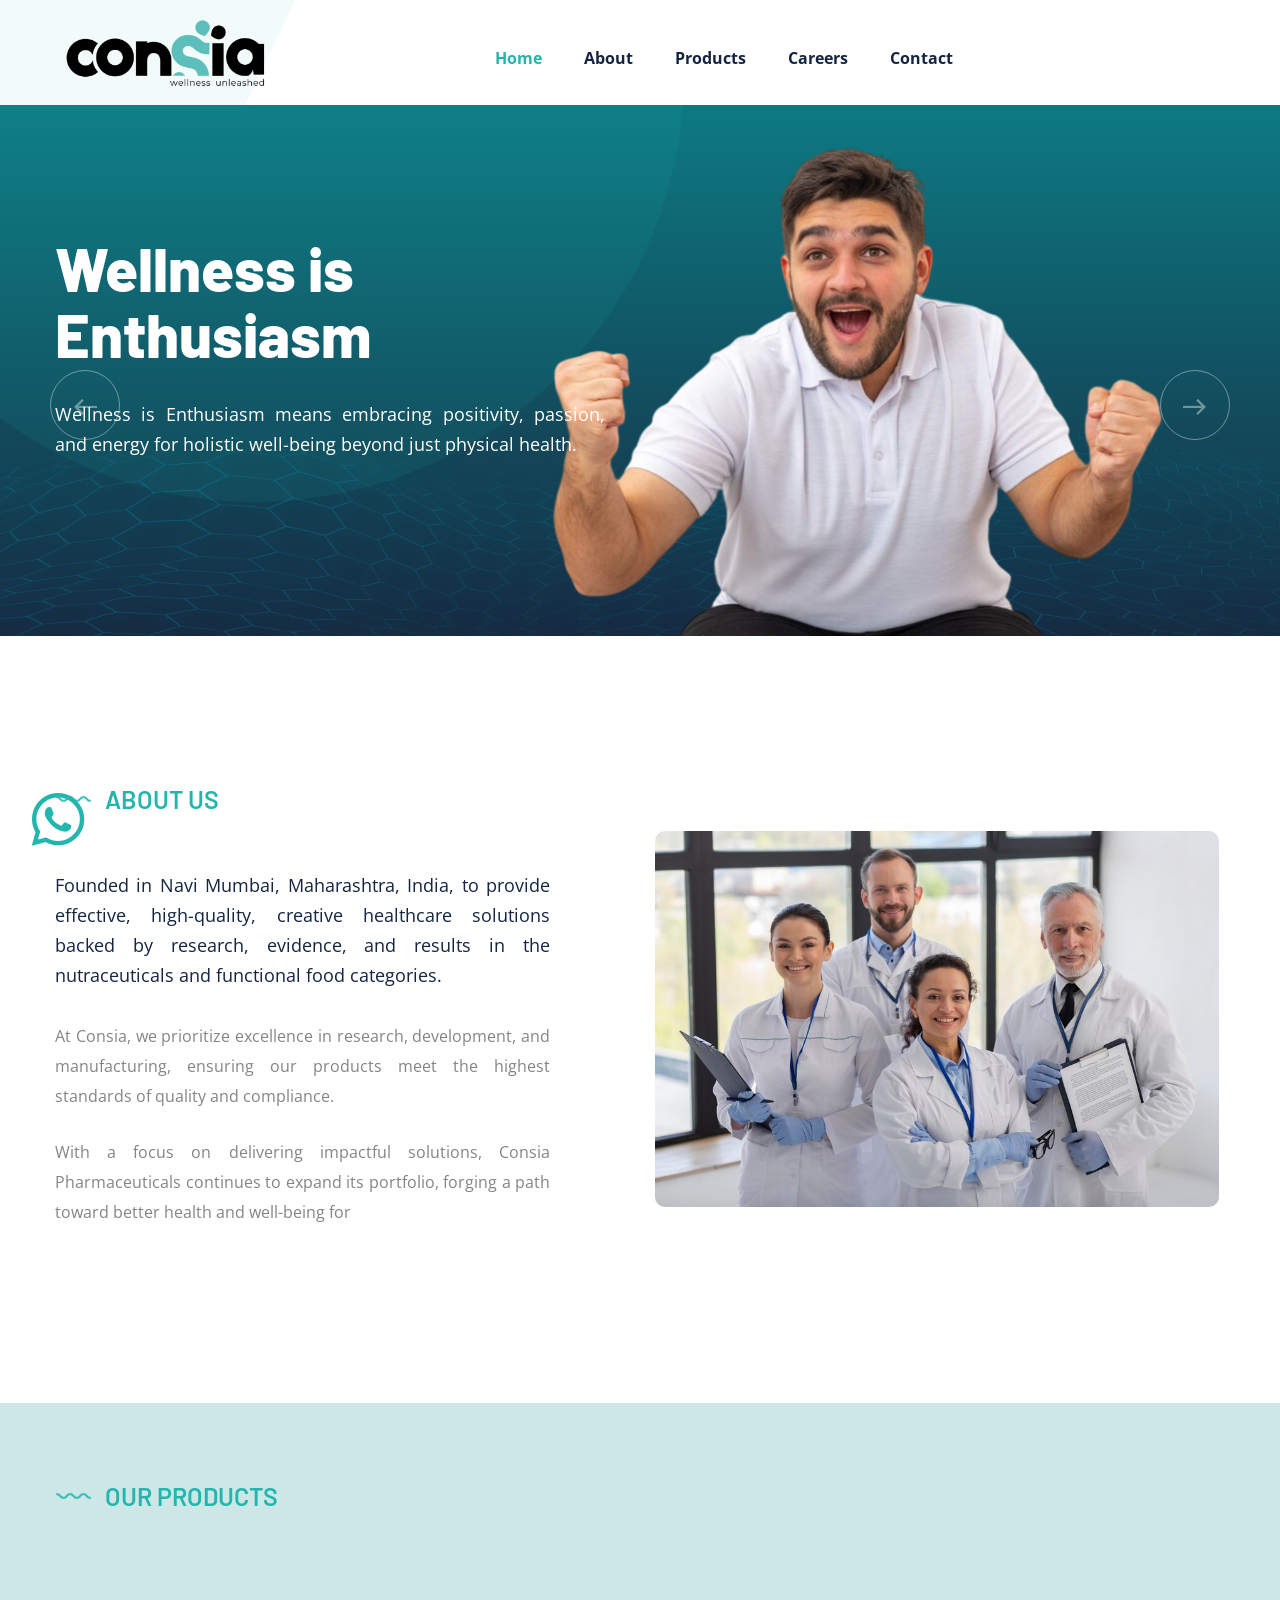
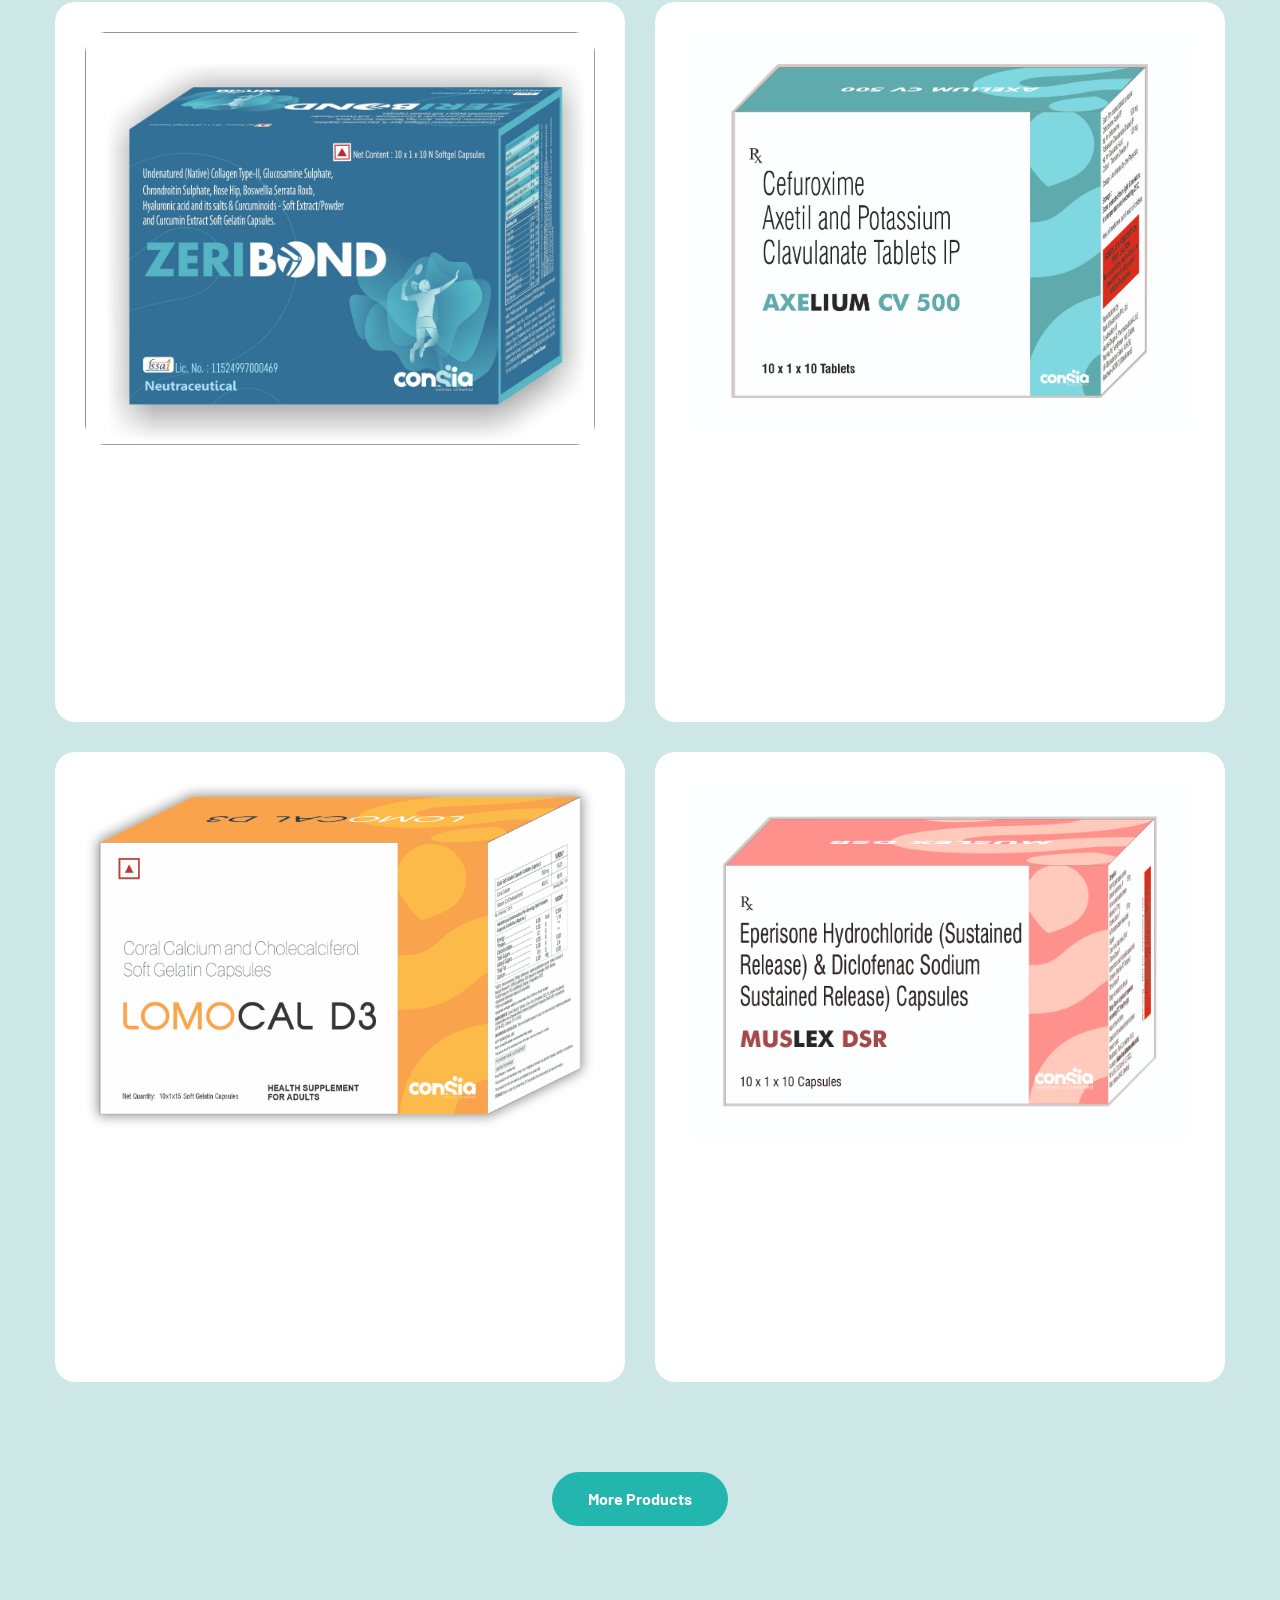
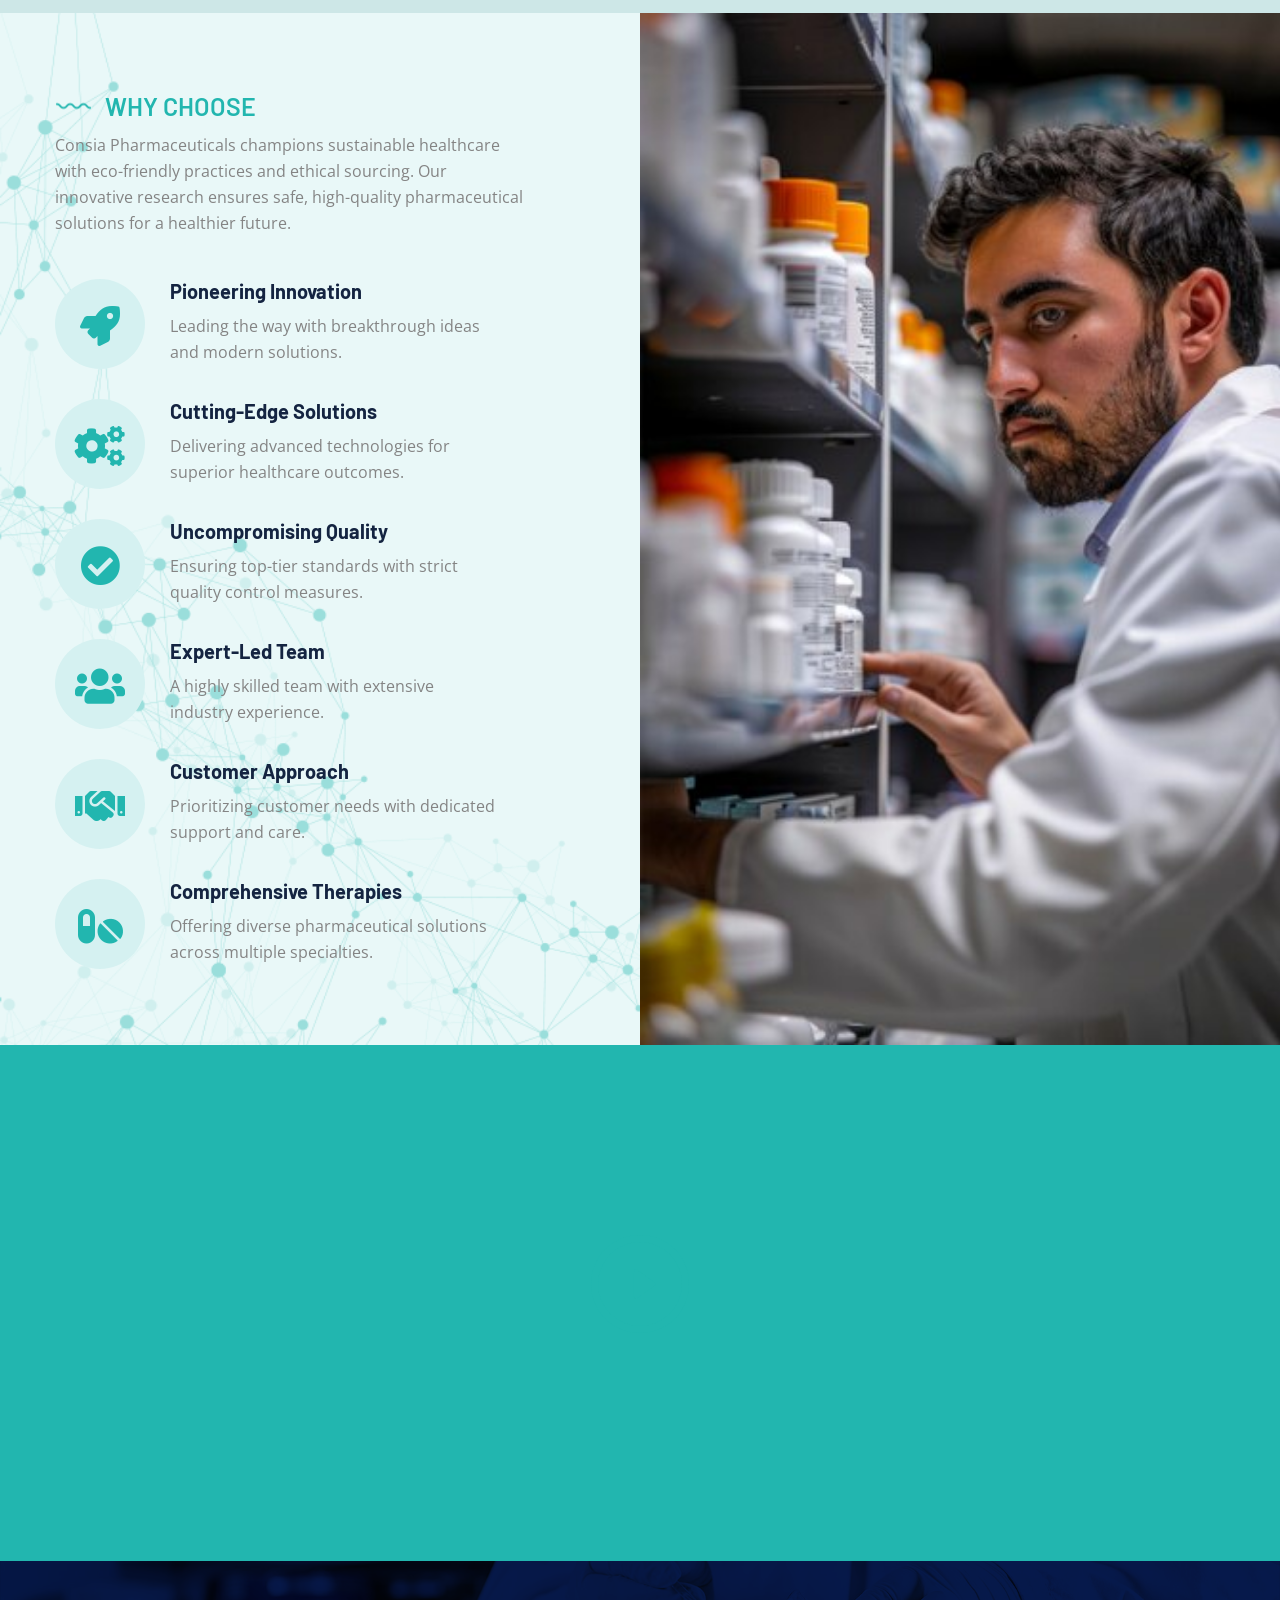
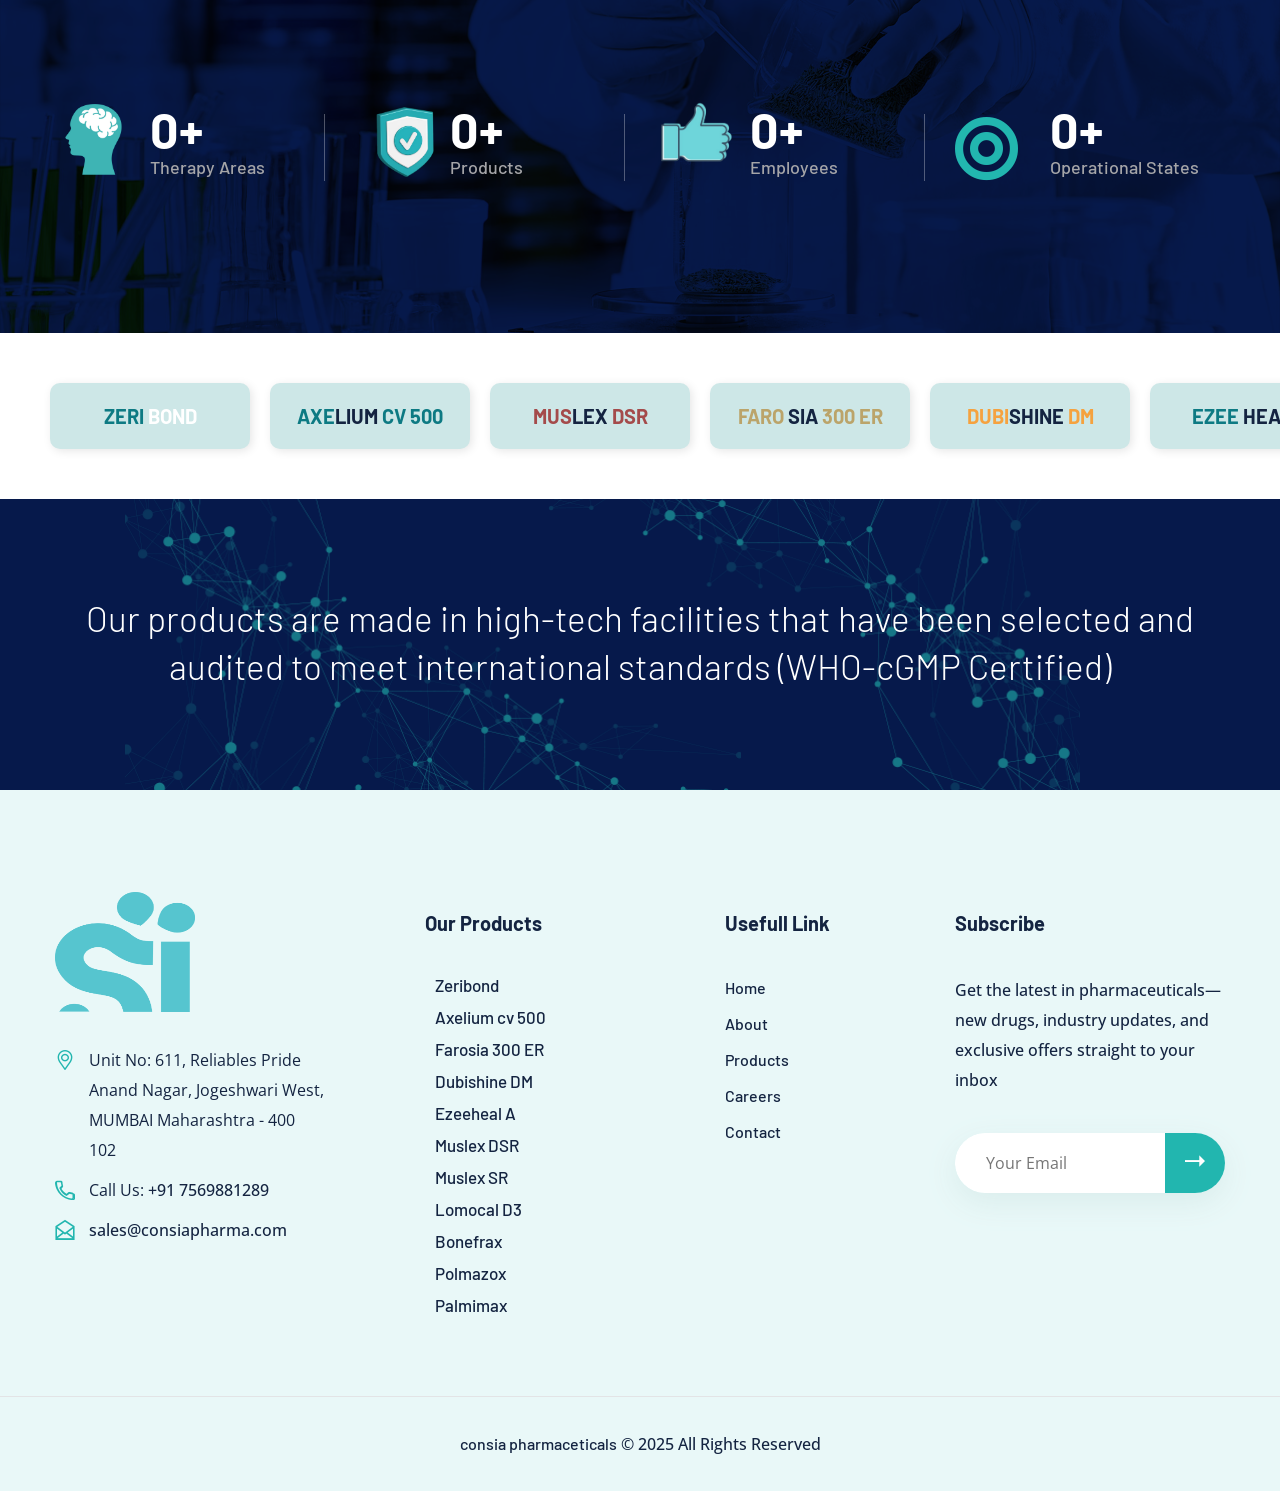
==== commit 5521fb97: "changes done" ====
--- a/index.html
+++ b/index.html
@@ -531,28 +531,6 @@
         </section>
         <!-- about-section end -->
 
-        <!-- cta-style-two -->
-        <section class="cta-style-two bg-color-4">
-            <div class="pattern-layer">
-                <div class="pattern-1" style="background-image: url(assets/images/shape/shape-61.png);"></div>
-                <div class="pattern-2" style="background-image: url(assets/images/shape/shape-62.png);"></div>
-            </div>
-            <div class="auto-container">
-                <div class="inner-box clearfix">
-                    <div class="text pull-left">
-                        <h2>Our products are made in high-tech facilities that
-                            have been selected and audited to
-                            meet international standards (WHO-cGMP Certified)</h2>
-                    </div>
-                    <!-- <div class="btn-box pull-right">
-                        <a href="index-4.html" class="banner-btn-two">Book Free Sampling Here</a>
-                    </div> -->
-                </div>
-            </div>
-        </section>
-        <!-- cta-style-two end -->
-
-
 
 
         <!-- service-style-two -->
@@ -698,7 +676,7 @@
             <div class="auto-container">
                 <div class="inner-box">
                     <div class="video-btn">
-                        <a href="https://www.youtube.com/watch?v=nfP5N9Yc72A&amp;t=28s" class="lightbox-image" data-caption=""><i class="icon-4"></i></a>
+                        <a href="https://youtu.be/_8h1HBDJ__c?si=YuLGYXB5WPxE7oNn" class="lightbox-image" data-caption="" allow="autoplay;muted; encrypted-media"><i class="icon-4"></i></a>
                     </div>
                     <!-- <h3>Lets Watch Our Recent Work</h3> -->
                 </div>
@@ -814,6 +792,27 @@
         
         <!-- news-section end -->
 
+                <!-- cta-style-two -->
+                <section class="cta-style-two bg-color-4">
+                    <div class="pattern-layer">
+                        <div class="pattern-1" style="background-image: url(assets/images/shape/shape-61.png);"></div>
+                        <div class="pattern-2" style="background-image: url(assets/images/shape/shape-62.png);"></div>
+                    </div>
+                    <div class="auto-container">
+                        <div class="inner-box clearfix">
+                            <div class="text pull-left">
+                                <h2>Our products are made in high-tech facilities that
+                                    have been selected and audited to
+                                    meet international standards (WHO-cGMP Certified)</h2>
+                            </div>
+                            <!-- <div class="btn-box pull-right">
+                                <a href="index-4.html" class="banner-btn-two">Book Free Sampling Here</a>
+                            </div> -->
+                        </div>
+                    </div>
+                </section>
+                <!-- cta-style-two end -->
+
         <!-- main-footer -->
         <footer class="main-footer border-top-10 bg-color-1">
             <div class="footer-top">
--- a/assets/css/style.css
+++ b/assets/css/style.css
@@ -9710,7 +9710,7 @@
 .whatsapp-icon .fa-whatsapp{
   position: fixed !important;
   bottom: 50px;
-  left: 50px;
+  left: 32px;
   font-size:60px;
   color: #22b6af;
 }
@@ -10289,9 +10289,7 @@
   height: 39vh !important;
 }
 
-.image-box img{
-
-}
+
 
 .service-block-two .product-img {
   position: relative;
@@ -10331,5 +10329,49 @@
   margin-bottom: 60px !important;
 }
 
-}
-
+.mobile-menu .navigation li > a:before{
+  content:'';
+  position:absolute;
+  left:0;
+  top:0;
+  height:0;
+  border-left:0px solid #fff !important;
+  -webkit-transition: all 500ms ease;
+  -moz-transition: all 500ms ease;
+  -ms-transition: all 500ms ease;
+  -o-transition: all 500ms ease;
+  transition: all 500ms ease; 
+}
+
+
+
+.main-header .logo-box .logo {
+  margin: 0 -16px !important;
+}
+
+.pull-left {
+  float: inline-end;
+}
+
+.menu-area .mobile-nav-toggler {
+  position: relative;
+  float: right;
+  font-size: 40px;
+  line-height: 50px;
+  cursor: pointer;
+  color: #3786ff;
+  display: none;
+  top: -85px !important;
+}
+.clearfix::after {
+  display:contents !important;
+  clear: both;
+  content: "";
+}
+
+.menu-area{
+  height: 0px !important;
+}
+
+}
+
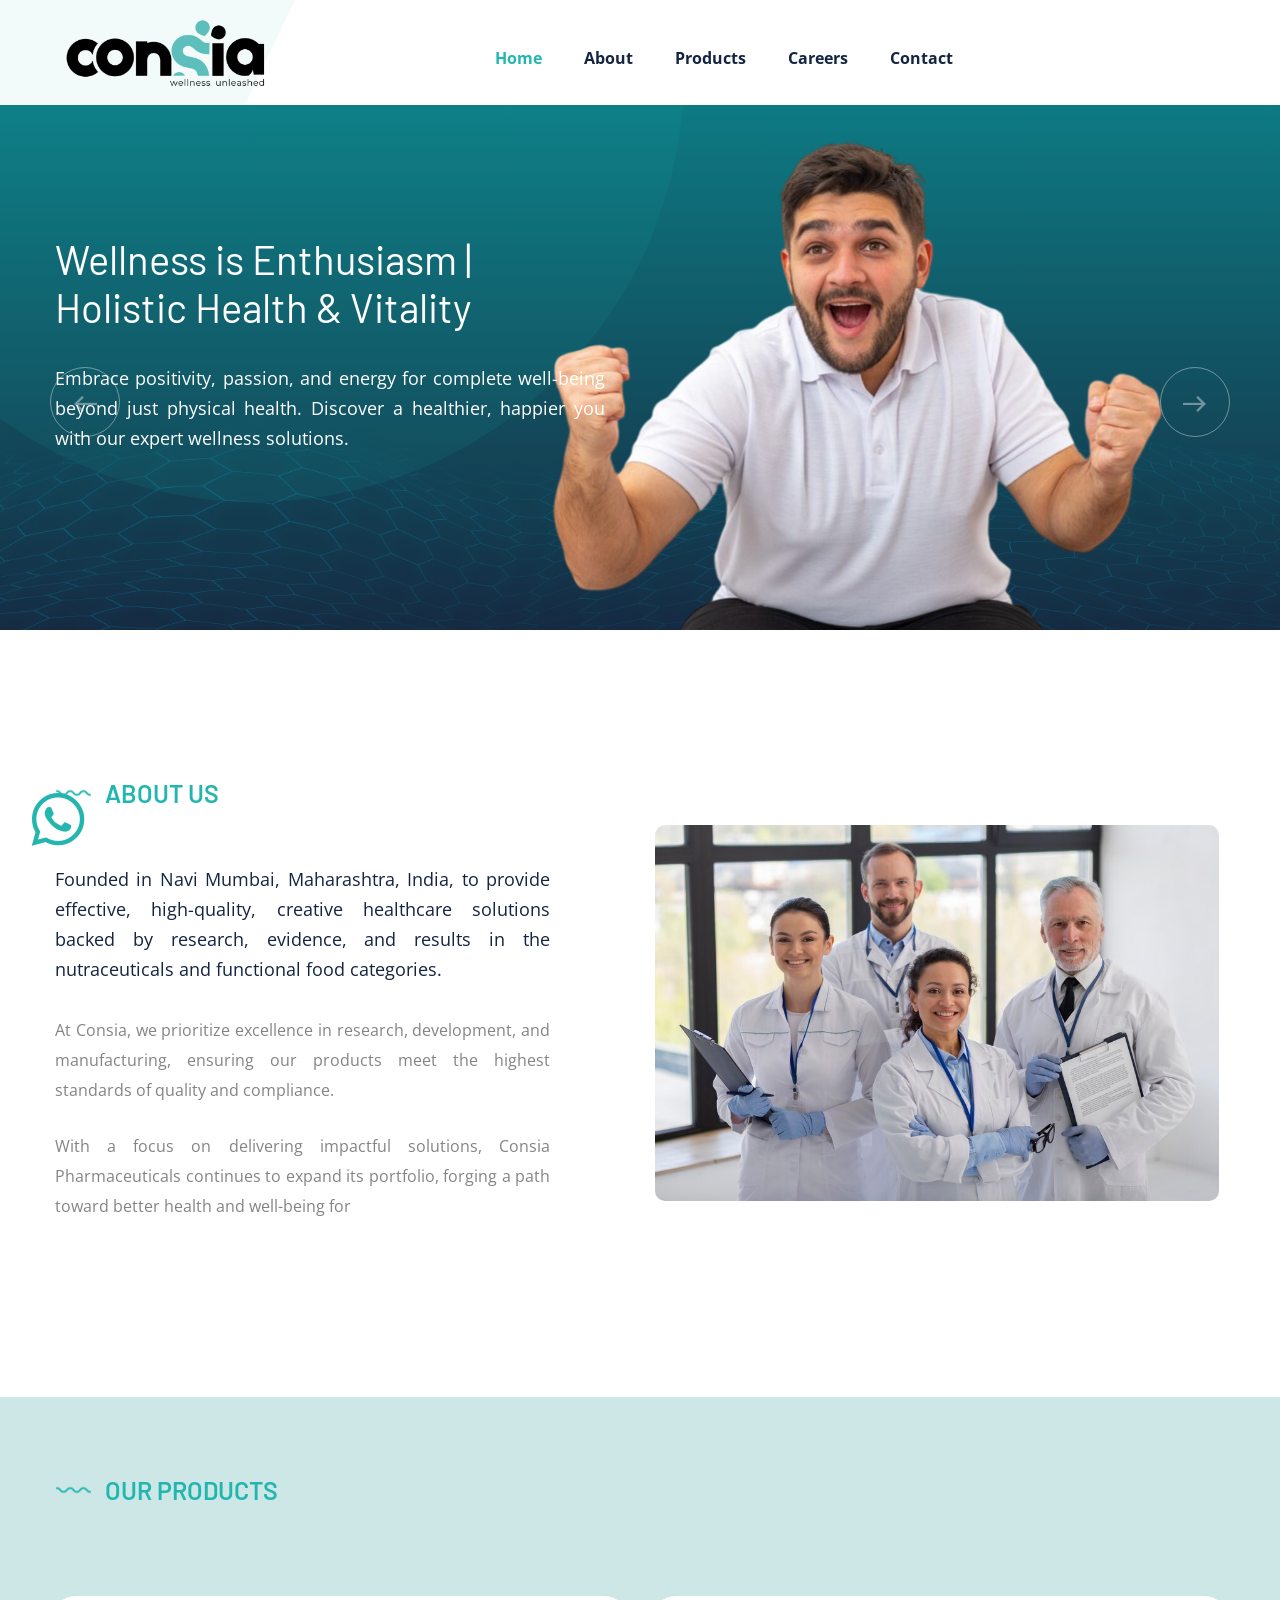
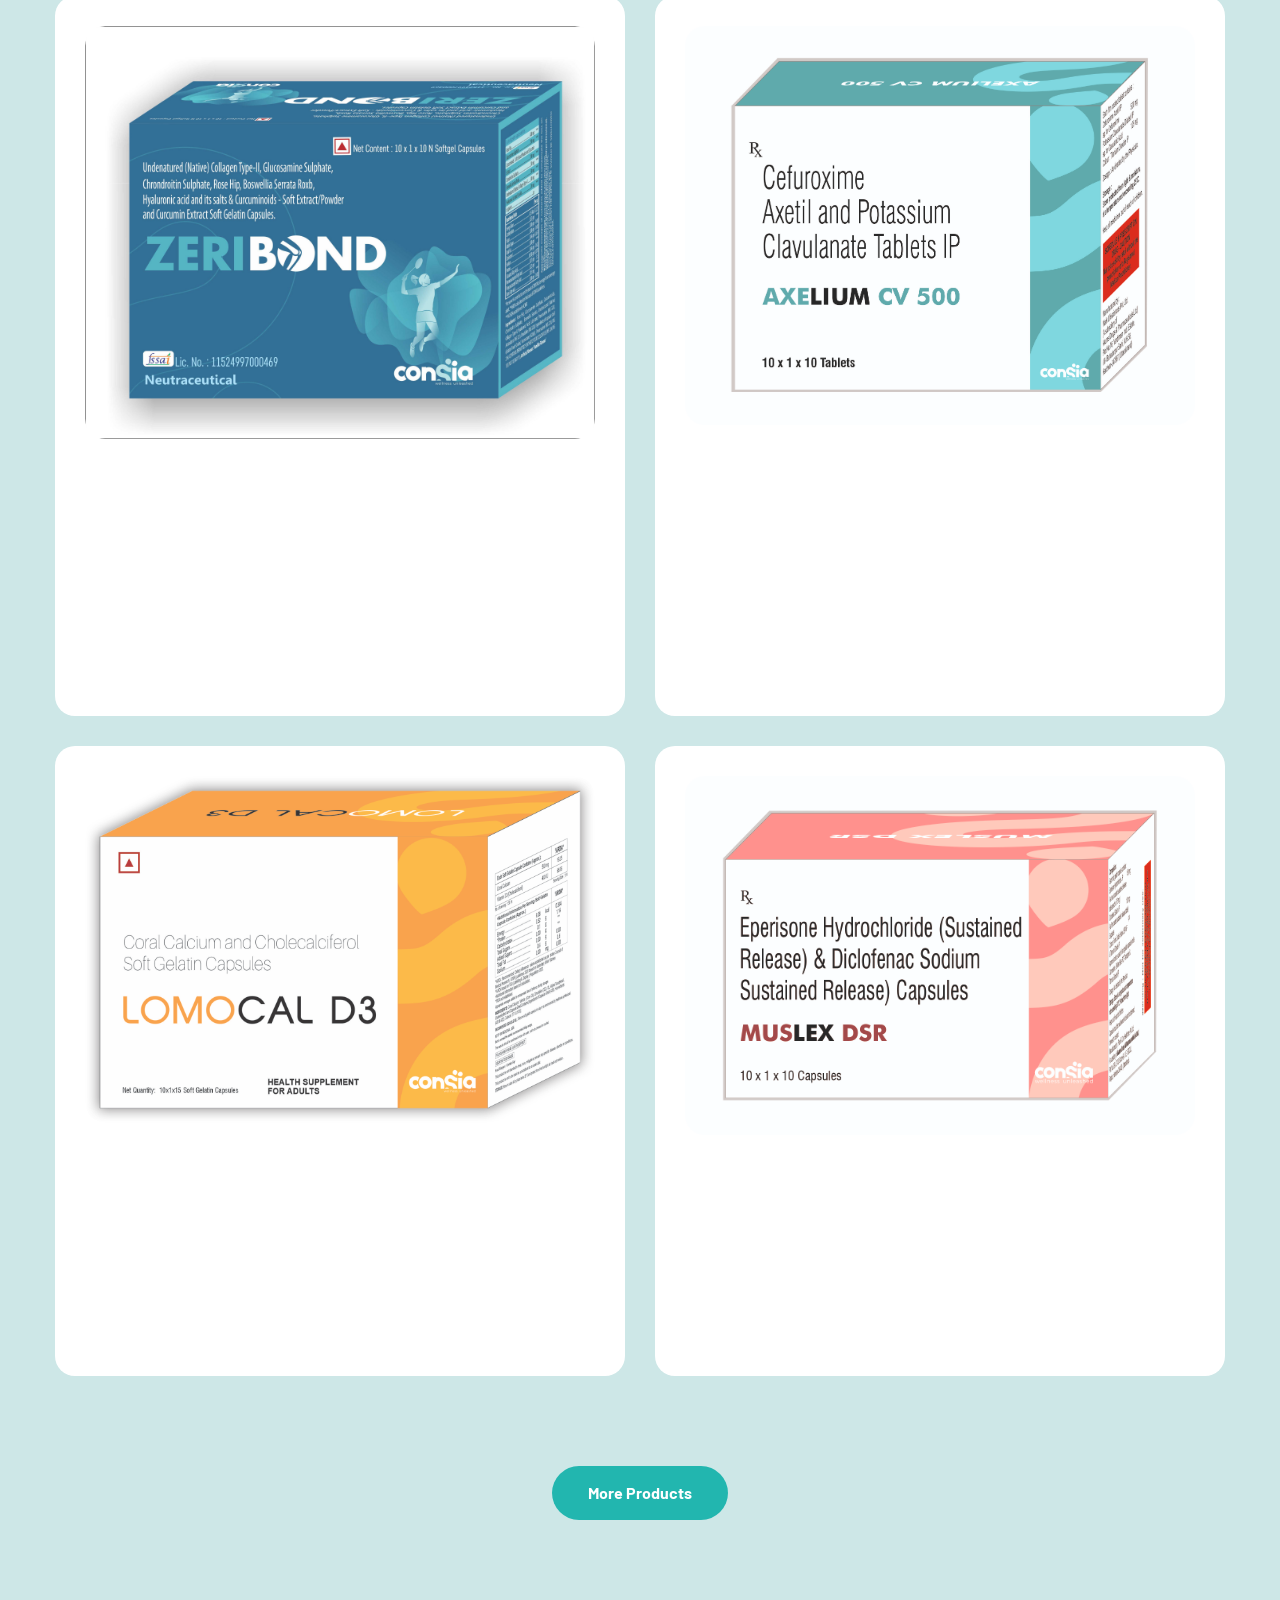
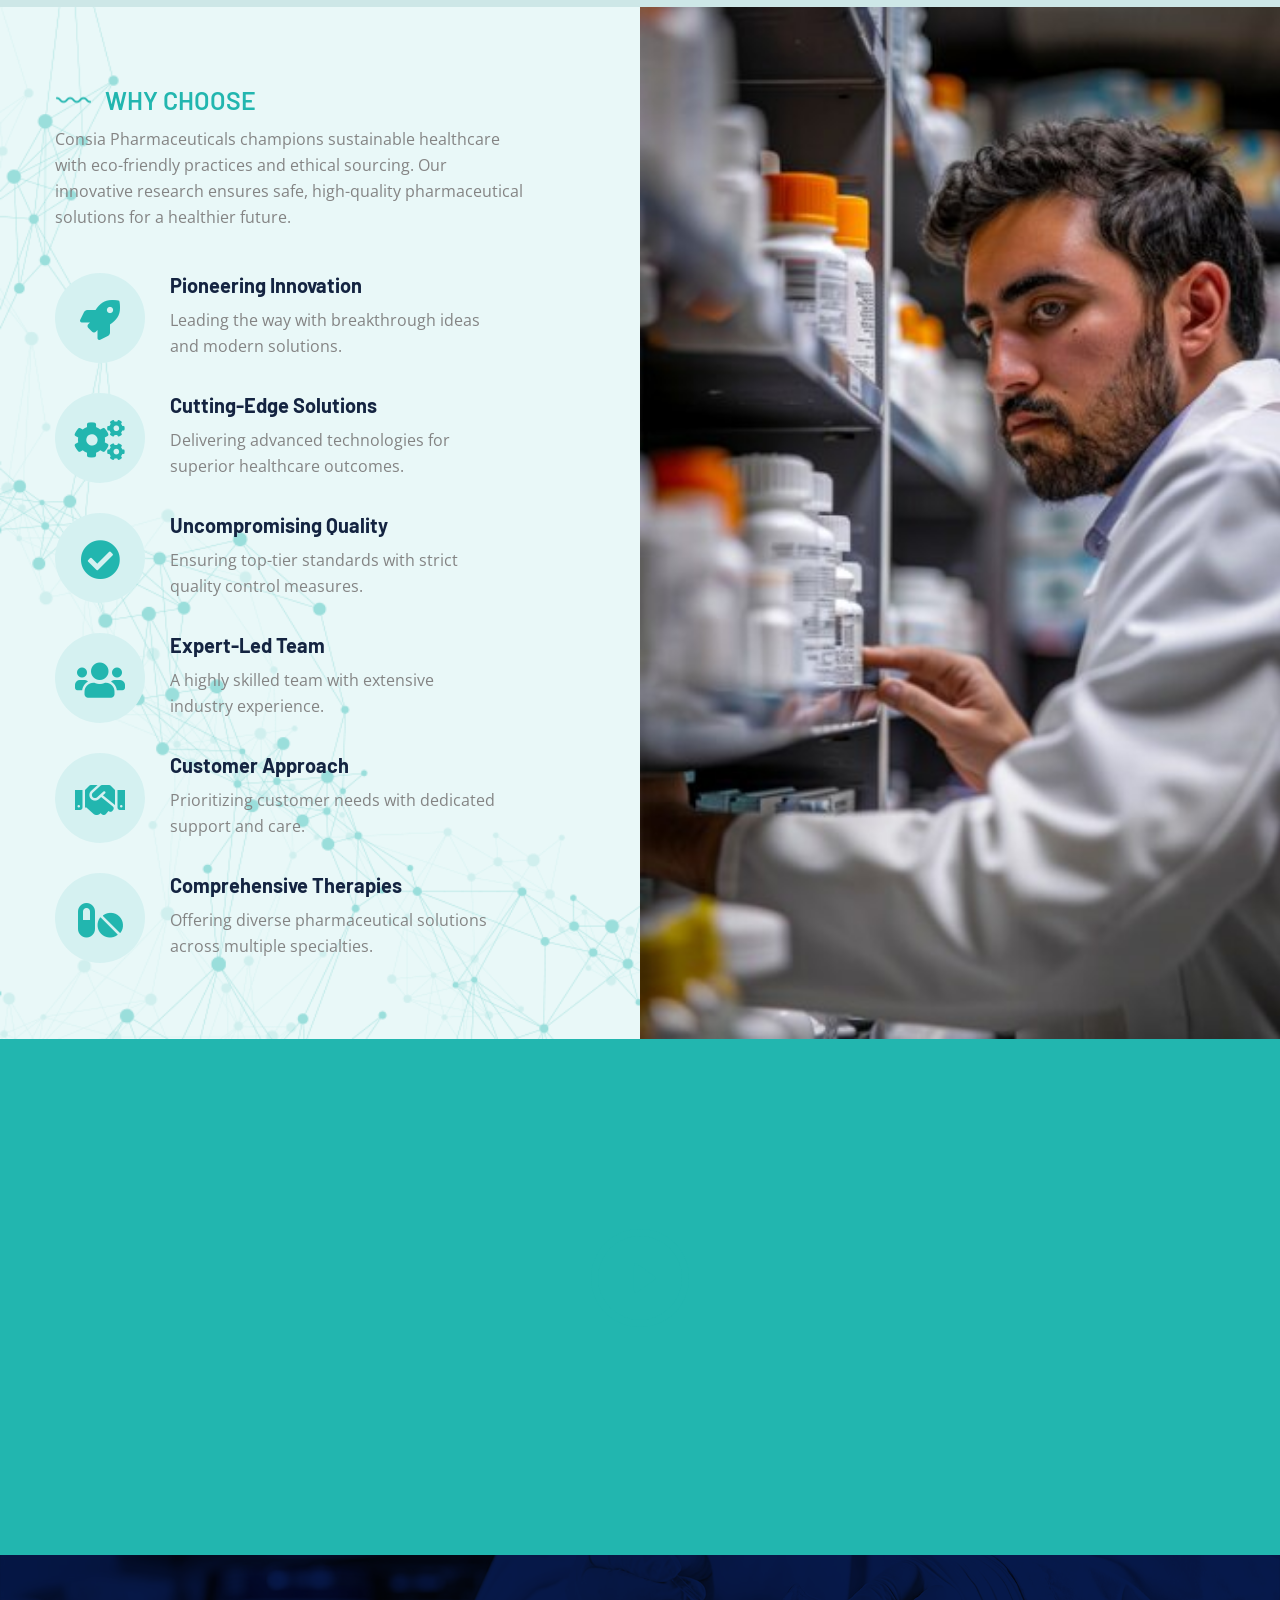
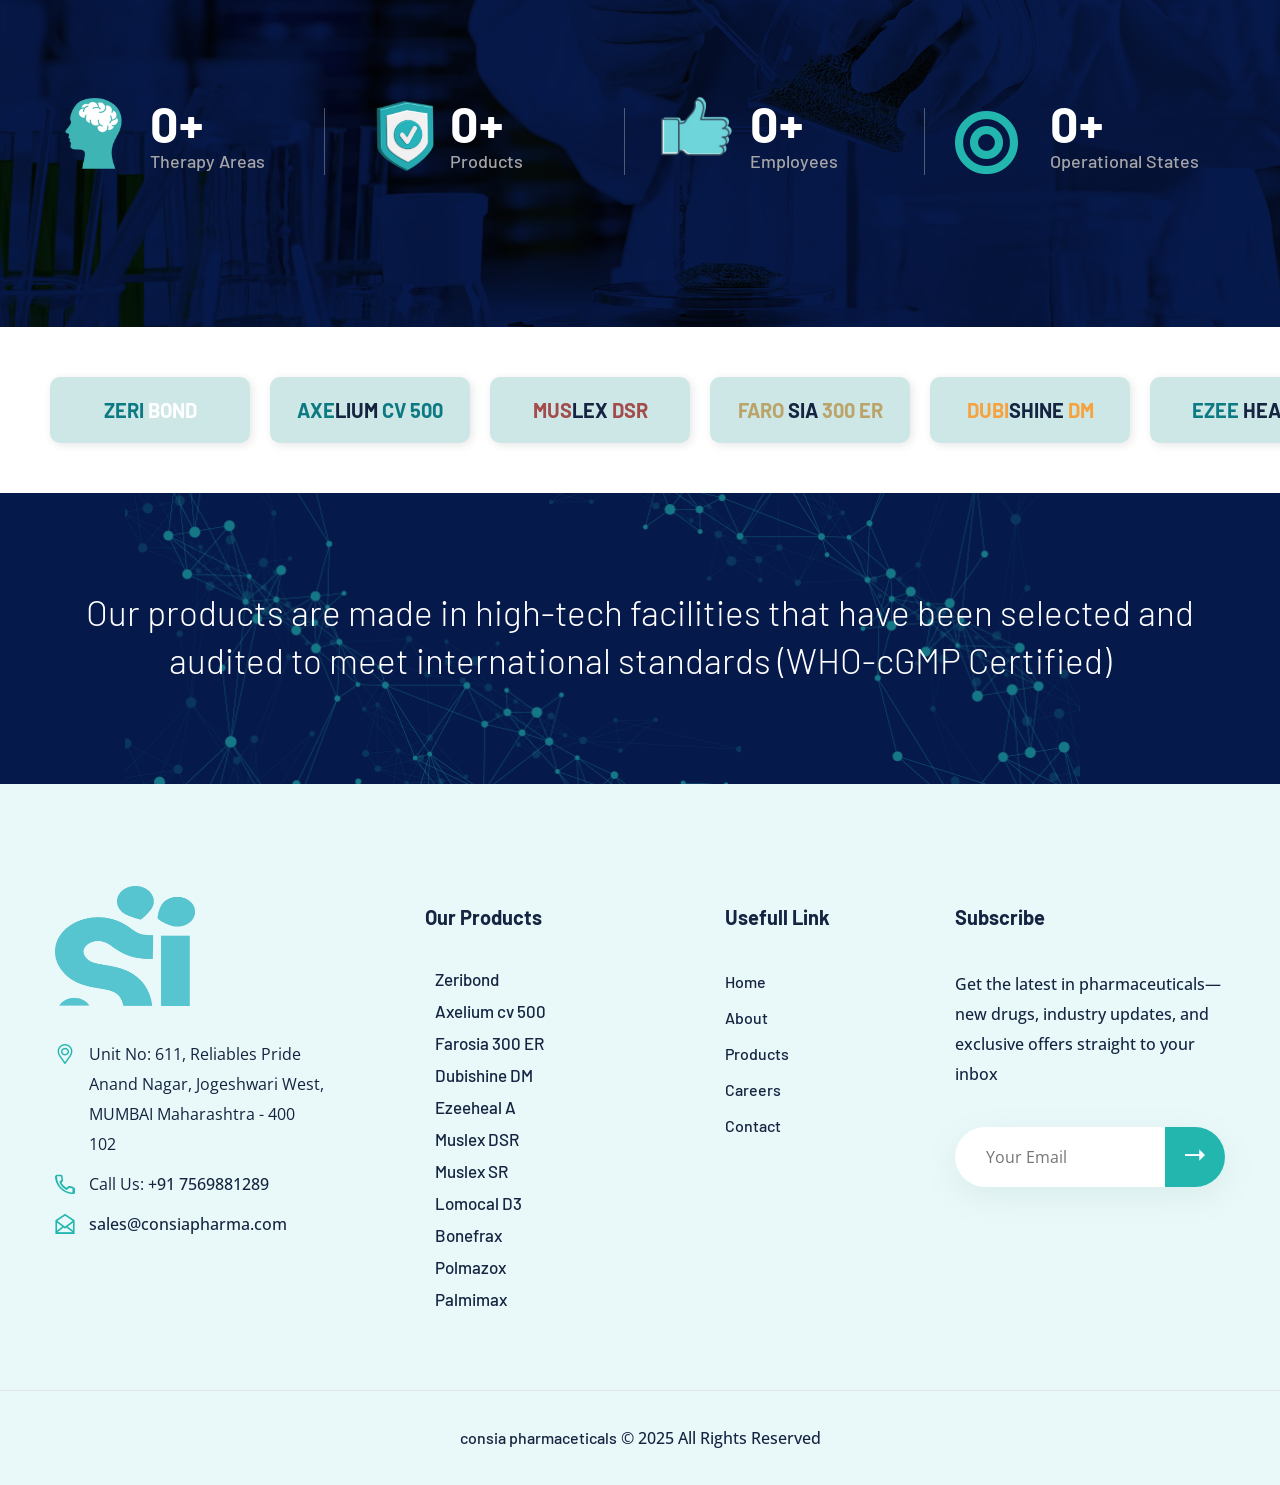
==== commit 456b9c9b: "google search console verify code added" ====
--- a/index.html
+++ b/index.html
@@ -5,7 +5,27 @@
 <meta http-equiv="X-UA-Compatible" content="IE=edge">
 <meta name="viewport" content="width=device-width, initial-scale=1.0, maximum-scale=1.0, user-scalable=0">
 
-<title>Consia pharmaceticals</title>
+<title>Consia Pharmaceuticals - Leading Pharma Company for Quality Healthcare</title>
+
+<meta name="description" content="Consia Pharmaceuticals is a trusted pharmaceutical company offering high-quality medicines and healthcare solutions. Discover our innovative healthcare products and research-driven approach.">
+<meta name="keywords" content="Consia Pharmaceuticals, pharmaceutical company, healthcare solutions, quality medicines, pharma industry, drug manufacturing, medical research, pharma products">
+<meta name="author" content="Consia Pharmaceuticals">
+<meta name="robots" content="index, follow">
+<meta name="googlebot" content="index, follow">
+
+
+<!-- Open Graph / Facebook Meta Tags -->
+<meta property="og:title" content="Consia Pharmaceuticals - Leading Pharma Company for Quality Healthcare">
+<meta property="og:description" content="Explore high-quality medicines and healthcare solutions by Consia Pharmaceuticals. We are committed to innovation and excellence in the pharma industry.">
+<meta property="og:image" content="https://consiapharma.in/assets/images/consiapharma-logo.png">
+<meta property="og:url" content="https://consiapharma.in">
+<meta property="og:type" content="website">
+
+<!-- Twitter Meta Tags -->
+<meta name="twitter:card" content="summary_large_image">
+<meta name="twitter:title" content="Consia Pharmaceuticals - Leading Pharma Company for Quality Healthcare">
+<meta name="twitter:description" content="Consia Pharmaceuticals offers high-quality medicines and innovative healthcare solutions. Learn more about our mission and products.">
+<meta name="twitter:image" content="https://consiapharma.in/assets/images/consiapharma-logo.png">
 
 <!-- Fav Icon -->
 <link rel="icon" href="assets/images/consiapharma-logo.png" type="consiapharma-logo">
@@ -25,6 +45,8 @@
 <link href="assets/css/style.css" rel="stylesheet">
 <link href="assets/css/responsive.css" rel="stylesheet">
 <link rel="stylesheet" href="https://unpkg.com/swiper/swiper-bundle.min.css">
+
+<meta name="google-site-verification" content="HE1gj9G6GBSsHRvXoBHKX4ClNB_oU1aIDFD-WRp3gXY" />
 
 </head>
 
@@ -161,17 +183,17 @@
                                 </div>
                             </nav>
                         </div>
-                        <!-- <div class="menu-right-content pull-right clearfix">
-                            <div class="search-btn">
+                        <div class="menu-right-content pull-right clearfix">
+                            <!-- <div class="search-btn">
                                 <button type="button" class="search-toggler"><i class="icon-1"></i></button>
-                            </div>
-                            <ul class="social-links clearfix">
+                            </div> -->
+                            <!-- <ul class="social-links clearfix my-5">
                                 <li><a href="index.html"><i class="fab fa-facebook-f"></i></a></li>
                                 <li><a href="index.html"><i class="fab fa-twitter"></i></a></li>
                                 <li><a href="index.html"><i class="fab fa-instagram"></i></a></li>
                                 <li><a href="index.html"><i class="fab fa-pinterest-p"></i></a></li>
-                            </ul>
-                        </div> -->
+                            </ul> -->
+                        </div>
                     </div>
                 </div>
             </div>
@@ -185,17 +207,17 @@
                                 <!--Keep This Empty / Menu will come through Javascript-->
                             </nav>
                         </div>
-                        <!-- <div class="menu-right-content pull-right clearfix">
-                            <div class="search-btn">
+                        <div class="menu-right-content pull-right clearfix">
+                            <!-- <div class="search-btn">
                                 <button type="button" class="search-toggler"><i class="icon-1"></i></button>
-                            </div>
-                            <ul class="social-links clearfix">
+                            </div> -->
+                            <!-- <ul class="social-links clearfix my-5">
                                 <li><a href="index.html"><i class="fab fa-facebook-f"></i></a></li>
                                 <li><a href="index.html"><i class="fab fa-twitter"></i></a></li>
                                 <li><a href="index.html"><i class="fab fa-instagram"></i></a></li>
                                 <li><a href="index.html"><i class="fab fa-pinterest-p"></i></a></li>
-                            </ul>
-                        </div> -->
+                            </ul> -->
+                        </div>
                     </div>
                 </div>
             </div>
@@ -237,102 +259,83 @@
                 <div class="pattern-2"></div>
             </div>
             <div class="banner-carousel owl-theme owl-carousel owl-dots-none">
+        
+                <div class="slide-item">
+                    <div class="auto-container">
+                        <div class="content-box box-content">
+                            <div class="text">
+                                <h1>Wellness is Enthusiasm | Holistic Health & Vitality</h1>
+                                <p>Embrace positivity, passion, and energy for complete well-being beyond just physical health. Discover a healthier, happier you with our expert wellness solutions.</p>
+                                <div class="btn-box">
+                                    <!-- <a href="./products" class="banner-btn-two">Explore Our Wellness Products</a> -->
+                                </div>
+                            </div>
+                            <div class="image-box">
+                                <figure class="image">
+                                    <img src="assets/images/banner/WELLNES-ENTHUASIM.png" alt="Wellness Enthusiasm - Healthy Living">
+                                </figure>
+                            </div>
+                        </div>
+                    </div>
+                </div>
+        
                 <div class="slide-item">
                     <div class="auto-container">
                         <div class="content-box">
                             <div class="text">
-                                <h2>Wellness is Enthusiasm</h2>
-                                <p>Wellness is Enthusiasm means embracing positivity, passion, and energy for holistic well-being beyond just physical health.</p>
+                                <h2>Wellness is Fitness | Strength & Endurance</h2>
+                                <p>Boost your energy levels, improve endurance, and stay active with a balanced approach to fitness and well-being.</p>
                                 <div class="btn-box">
-                                    <!-- <a href="./products" class="banner-btn-two">Our Products</a> -->
+                                    <!-- <a href="./products" class="banner-btn-two">View Fitness Solutions</a> -->
                                 </div>
                             </div>
                             <div class="image-box">
-                                <figure class="image"><img src="assets/images/banner/WELLNES-ENTHUASIM.png" alt=""></figure>
-                                <!-- <div class="shape">
-                                    <div class="shape-1"></div>
-                                    <div class="shape-2"></div>
-                                </div> -->
-                                <!-- <div class="support-box">
-                                    <a href="tel:03338855"><i class="icon-59"></i>Free Consultation</a>
-                                </div> -->
-                            </div>
-                        </div>
-                    </div>
-                </div>
+                                <figure class="image">
+                                    <img src="assets/images/banner/fitness-slider.png" alt="Physical Fitness for Health">
+                                </figure>
+                            </div>
+                        </div>
+                    </div>
+                </div>
+        
                 <div class="slide-item">
                     <div class="auto-container">
                         <div class="content-box">
                             <div class="text">
-                                <h2>Wellness is Fitness</h2>
-                                <p>Physical fitness plays a vital role in overall well-being, promoting strength, endurance, and an active lifestyle for optimal health.</p>
+                                <h2>Wellness is Peace | Mental Health & Harmony</h2>
+                                <p>Achieve inner peace, emotional stability, and stress relief with mindfulness and holistic well-being practices.</p>
                                 <div class="btn-box">
-                                    <!-- <a href="./products" class="banner-btn-two">Our Products</a> -->
+                                    <!-- <a href="./products" class="banner-btn-two">Discover Inner Peace</a> -->
                                 </div>
                             </div>
                             <div class="image-box">
-                                <figure class="image"><img src="assets/images/banner/fitness-slider.png" alt=""></figure>
-                                <!-- <div class="shape">
-                                    <div class="shape-1"></div>
-                                    <div class="shape-2"></div>
-                                </div> -->
-                                <!-- <div class="support-box">
-                                    <a href="tel:03338855"><i class="icon-59"></i>Free Consultation</a>
-                                </div> -->
-                            </div>
-                        </div>
-                    </div>
-                </div>
+                                <figure class="image">
+                                    <img src="assets/images/banner/pease-w.png" alt="Inner Peace for Mental Well-being">
+                                </figure>
+                            </div>
+                        </div>
+                    </div>
+                </div>
+        
                 <div class="slide-item">
                     <div class="auto-container">
                         <div class="content-box">
                             <div class="text">
-                                <h2>Wellness is Pease</h2>
-                                <p>Inner peace and mental tranquility are essential for well-being, fostering harmony, emotional balance, and stress reduction.</p>
+                                <h2>Wellness is Exuberance | Joy & Positivity</h2>
+                                <p>Live a vibrant life filled with joy, positivity, and boundless energy. Wellness is about thriving, not just surviving.</p>
                                 <div class="btn-box">
-                                    <!-- <a href="./products" class="banner-btn-two">Our Products</a> -->
+                                    <!-- <a href="./products" class="banner-btn-two">Experience Exuberance</a> -->
                                 </div>
                             </div>
                             <div class="image-box">
-                                <figure class="image"><img src="assets/images/banner/pease-w.png" alt=""></figure>
-                                <!-- <div class="shape">
-                                    <div class="shape-1"></div>
-                                    <div class="shape-2"></div>
-                                </div> -->
-                                <!-- <div class="support-box">
-                                    <a href="tel:03338855"><i class="icon-59"></i>Free Consultation</a>
-                                </div> -->
-                            </div>
-                        </div>
-                    </div>
-                </div>
-
-                <div class="slide-item">
-                    <div class="auto-container">
-                        <div class="content-box">
-                            <div class="text">
-                                <h2>Wellness is Exuberance</h2>
-                                <p>
-                                    A vibrant state of joy, energy, enthusiasm, positivity, and vitality that enhances holistic well-being and radiates happiness.</p>
-                                <div class="btn-box">
-                                    <!-- <a href="./products" class="banner-btn-two">Our Products</a> -->
-                                </div>
-                            </div>
-                            <div class="image-box">
-                                <figure class="image"><img src="assets/images/banner/WELLNESS-EXUBERANCE.png" alt=""></figure>
-                                <!-- <div class="shape">
-                                    <div class="shape-1"></div>
-                                    <div class="shape-2"></div>
-                                </div> -->
-                                <!-- <div class="support-box">
-                                    <a href="tel:03338855"><i class="icon-59"></i>Free Consultation</a>
-                                </div> -->
-                            </div>
-                        </div>
-                    </div>
-                </div>
-            </div>
-            
+                                <figure class="image">
+                                    <img src="assets/images/banner/WELLNESS-EXUBERANCE.png" alt="Wellness Exuberance - Joyful Living">
+                                </figure>
+                            </div>
+                        </div>
+                    </div>
+                </div>
+            </div>
         </section>
         <!-- banner-section end -->
 
@@ -500,29 +503,18 @@
                                 <div class="text">
                                     <p>At Consia, we prioritize excellence in research, development, and manufacturing, ensuring our products meet the highest standards of quality and compliance.</p>
                                     <p>With a focus on delivering impactful solutions, Consia Pharmaceuticals continues to expand its portfolio, forging a path toward better health and well-being for </p>
-                                    <!-- <ul class="list-style-one clearfix">
-                                        <li>The Mycobacteriology Section</li>
-                                        <li>The Aerobic Bacteriology Section</li>
-                                    </ul> -->
-                                </div>
-                                <!-- <div class="btn-box">
-                                    <a href="research.html" class="theme-btn-one">Our Services</a>
-                                </div> -->
+                                  
+                                </div>
+                               
                             </div>
                         </div>
                     </div>
                     <div class="col-lg-6 col-md-12 col-sm-12 image-column">
                         <div class="image_block_1">
                             <div class="image-box">
-                                <!-- <div class="shape">
-                                    <div class="shape-1" style="background-image: url(assets/images/shape/shape-5.png);"></div>
-                                    <div class="shape-2" style="background-image: url(assets/images/shape/shape-2.png);"></div>
-                                </div> -->
-                                <figure class="image"><img src="assets/images/resource/about-pharma.jpg" alt=""></figure>
-                                <!-- <div class="text">
-                                    <h2>3</h2>
-                                    <h5>Years of exps</h5>
-                                </div> -->
+                              
+                                <figure class="image"><img src="assets/images/resource/about-pharma.jpg" alt="about-pharma"></figure>
+                               
                             </div>
                         </div>
                     </div>
@@ -543,12 +535,9 @@
                     <div class="col-lg-6 col-md-6 col-sm-12 service-block">
                         <div class="service-block-two wow fadeInUp animated" data-wow-delay="00ms" data-wow-duration="1500ms">
                             <div class="inner-box box-inner">
-                                <figure class="image-box"><img src="assets/images/gallery/zeribond.jpeg" alt=""></figure>
+                                <figure class="image-box"><img src="assets/images/gallery/zeribond.jpeg" alt="zeribond"></figure>
                                 <div class="lower-content">
-                                    <!-- <div class="icon-box"><i class="icon-39"></i></div> -->
-                                    <!-- <h4><a href="./products">ZERIBOND</a></h4> -->
-                                    <!-- <p>Excepteur sint ocecat pro sunt in culpa. qui officia deserunt mollit anim id est. perspiciatis unde.</p> -->
-                                    <!-- <div class="btn-box"><a href="./products" class="theme-btn-two">Read More</a></div> -->
+                                   
                                 </div>
                             </div>
                         </div>
@@ -556,26 +545,14 @@
                     <div class="col-lg-6 col-md-6 col-sm-12 service-block">
                         <div class="service-block-two wow fadeInUp animated" data-wow-delay="300ms" data-wow-duration="1500ms">
                             <div class="inner-box box-inner">
-                                <figure class="image-box"><img src="assets/images/gallery/AXELIUM-CV-500.jpg" alt=""></figure>
+                                <figure class="image-box"><img src="assets/images/gallery/AXELIUM-CV-500.jpg" alt="AXELIUM-CV-500"></figure>
                                 <div class="lower-content">
-                                    <!-- <div class="icon-box"><i class="icon-40"></i></div> -->
-                                    <!-- <h4><a href="research.html">Testing for Traces & <br />Impurities</a></h4>
-                                    <p>Excepteur sint ocecat pro sunt in culpa. qui officia deserunt mollit anim id est. perspiciatis unde.</p> -->
-                                    <!-- <div class="btn-box"><a href="./products" class="theme-btn-two">Read More</a></div> -->
-                                </div>
-                            </div>
-                        </div>
-                    </div>
-                    <!-- <div class="col-lg-4 col-md-6 col-sm-12 service-block">
-                        <div class="service-block-two wow fadeInUp animated" data-wow-delay="600ms" data-wow-duration="1500ms">
-                            <div class="inner-box">
-                                <figure class="image-box"><img src="assets/images/gallery/MUSLEX-DSR-OUTER-CARTON.jpg" alt=""></figure>
-                                <div class="lower-content">
-                                   
-                                </div>
-                            </div>
-                        </div>
-                    </div> -->
+                                 
+                                </div>
+                            </div>
+                        </div>
+                    </div>
+                 
                 </div>
 
                 <div class="row clearfix">
@@ -583,7 +560,7 @@
                         <div class="service-block-two wow fadeInUp animated" data-wow-delay="600ms" data-wow-duration="1500ms">
                             <div class="inner-box box-inner-two">
                                 <figure class="image-box">
-                                    <img src="assets/images/gallery/LOMOCAL-D3.png" alt="">
+                                    <img src="assets/images/gallery/LOMOCAL-D3.png" alt="LOMOCAL-D3">
                                 </figure>
                                 <div class="lower-content">
                                 </div>
@@ -595,7 +572,7 @@
                         <div class="service-block-two wow fadeInUp animated" data-wow-delay="600ms" data-wow-duration="1500ms">
                             <div class="inner-box box-inner-two">
                                 <figure class="image-box">
-                                    <img src="assets/images/gallery/MUSLEX-DSR-OUTER-CARTON.jpg" alt=""></figure>
+                                    <img src="assets/images/gallery/MUSLEX-DSR-OUTER-CARTON.jpg" alt="MUSLEX-DSR-OUTER-CARTON"></figure>
                                 
                             </div>
                         </div>
@@ -693,7 +670,7 @@
                         <div class="counter-block-two">
                             <div class="inner-box box-icon">
                                 <div class="icon-box">
-                                    <img src="./assets/images/icons/human-head-with-brain.png" alt="" width="80" height="80">
+                                    <img src="./assets/images/icons/human-head-with-brain.png" alt="human-head-with-brain" width="80" height="80">
                                     <!-- <i class="fas fa-user-circle"></i> -->
                                 </div>
                                 <div class="count-outer count-box">
@@ -708,7 +685,7 @@
                         <div class="counter-block-two">
                             <div class="inner-box box-icon">
                                 <div class="icon-box box-icon-img-sheild">
-                                    <img src="./assets/images/icons/product-sheild.png" alt="" width="100" height="110">
+                                    <img src="./assets/images/icons/product-sheild.png" alt="product-sheild" width="100" height="110">
                                     <!-- <i class="icon-43"></i> -->
                                 </div>
                                 <div class="count-outer count-box">
@@ -723,7 +700,7 @@
                         <div class="counter-block-two">
                             <div class="inner-box box-icon">
                                 <div class="icon-box box-icon-img-thumbsup">
-                                    <img src="./assets/images/icons/thumbs-up-like.png" alt="" width="80" height="80">
+                                    <img src="./assets/images/icons/thumbs-up-like.png" alt="thumbs-up-like" width="80" height="80">
                                     <!-- <i class="icon-44"></i> -->
                                 </div>
                                 <div class="count-outer count-box">
@@ -805,9 +782,7 @@
                                     have been selected and audited to
                                     meet international standards (WHO-cGMP Certified)</h2>
                             </div>
-                            <!-- <div class="btn-box pull-right">
-                                <a href="index-4.html" class="banner-btn-two">Book Free Sampling Here</a>
-                            </div> -->
+                           
                         </div>
                     </div>
                 </section>
@@ -827,7 +802,7 @@
                         <div class="col-lg-3 col-md-6 col-sm-12">
                             <div class="footer-widget logo-widget">
                                 <div class="footer-logo">
-                                    <figure class="logo footer-logo"><a href="/"><img src="assets/images/Graphic1.png" alt=""></a></figure>
+                                    <figure class="logo footer-logo"><a href="/"><img src="assets/images/Graphic1.png" alt="Graphic1"></a></figure>
                                 </div>
                                 <div class="text">
                                     <!-- <p>Nostrud exertation ullamco labor aliquip commodo duis.</p> -->
@@ -977,21 +952,5 @@
 
 
 
-    
-<!-- emailjs configuration -->
-<!-- <script type="text/javascript"
-src="https://cdn.jsdelivr.net/npm/@emailjs/browser@4/dist/email.min.js">
-</script>
-<script type="text/javascript">
-(function(){
-emailjs.init({
-publicKey: "PvPHll934cp4sHNAM",
-});
-})();
-</script> -->
-
-
-
-
 </body><!-- End of .page_wrapper -->
 </html>
--- a/assets/css/style.css
+++ b/assets/css/style.css
@@ -10133,6 +10133,48 @@
   padding-left: 10px !important;
 }
 
+
+.banner-section.style-two .content-box h2{
+  display: block;
+  font-size: 40px !important;
+  line-height: 48px;
+  color: #fff;
+  font-weight: 400 !important;
+  margin-bottom: 32px;
+  opacity: 0;
+  -webkit-transform: translateY(100px);
+  -moz-transform: translateY(100px);
+  -ms-transform: translateY(100px);
+  -o-transform: translateY(100px);
+  transform: translateY(100px);
+  -webkit-transition: all 1000ms ease;
+  -moz-transition: all 1000ms ease;
+  -ms-transition: all 1000ms ease;
+  -o-transition: all 1000ms ease;
+  transition: all 1000ms ease;
+}
+
+.text h1{
+ 
+  font-size: 40px !important;
+  line-height: 48px;
+  color: #fff;
+  font-weight: 400 !important;
+  margin-bottom: 32px;
+  opacity: 1;
+  /* -webkit-transform: translateY(100px); */
+  /* -moz-transform: translateY(100px); */
+  /* -ms-transform: translateY(100px); */
+  /* -o-transform: translateY(100px); */
+  /* transform: translateY(100px); */
+  /* -webkit-transition: all 1000ms ease; */
+  /* -moz-transition: all 1000ms ease; */
+  /* -ms-transition: all 1000ms ease; */
+  /* -o-transition: all 1000ms ease; */
+  /* transition: all 1000ms ease; */
+}
+
+
 @media (min-width:320px) and (max-width:480px){
 
   .image_block_1 .image-box .image img {
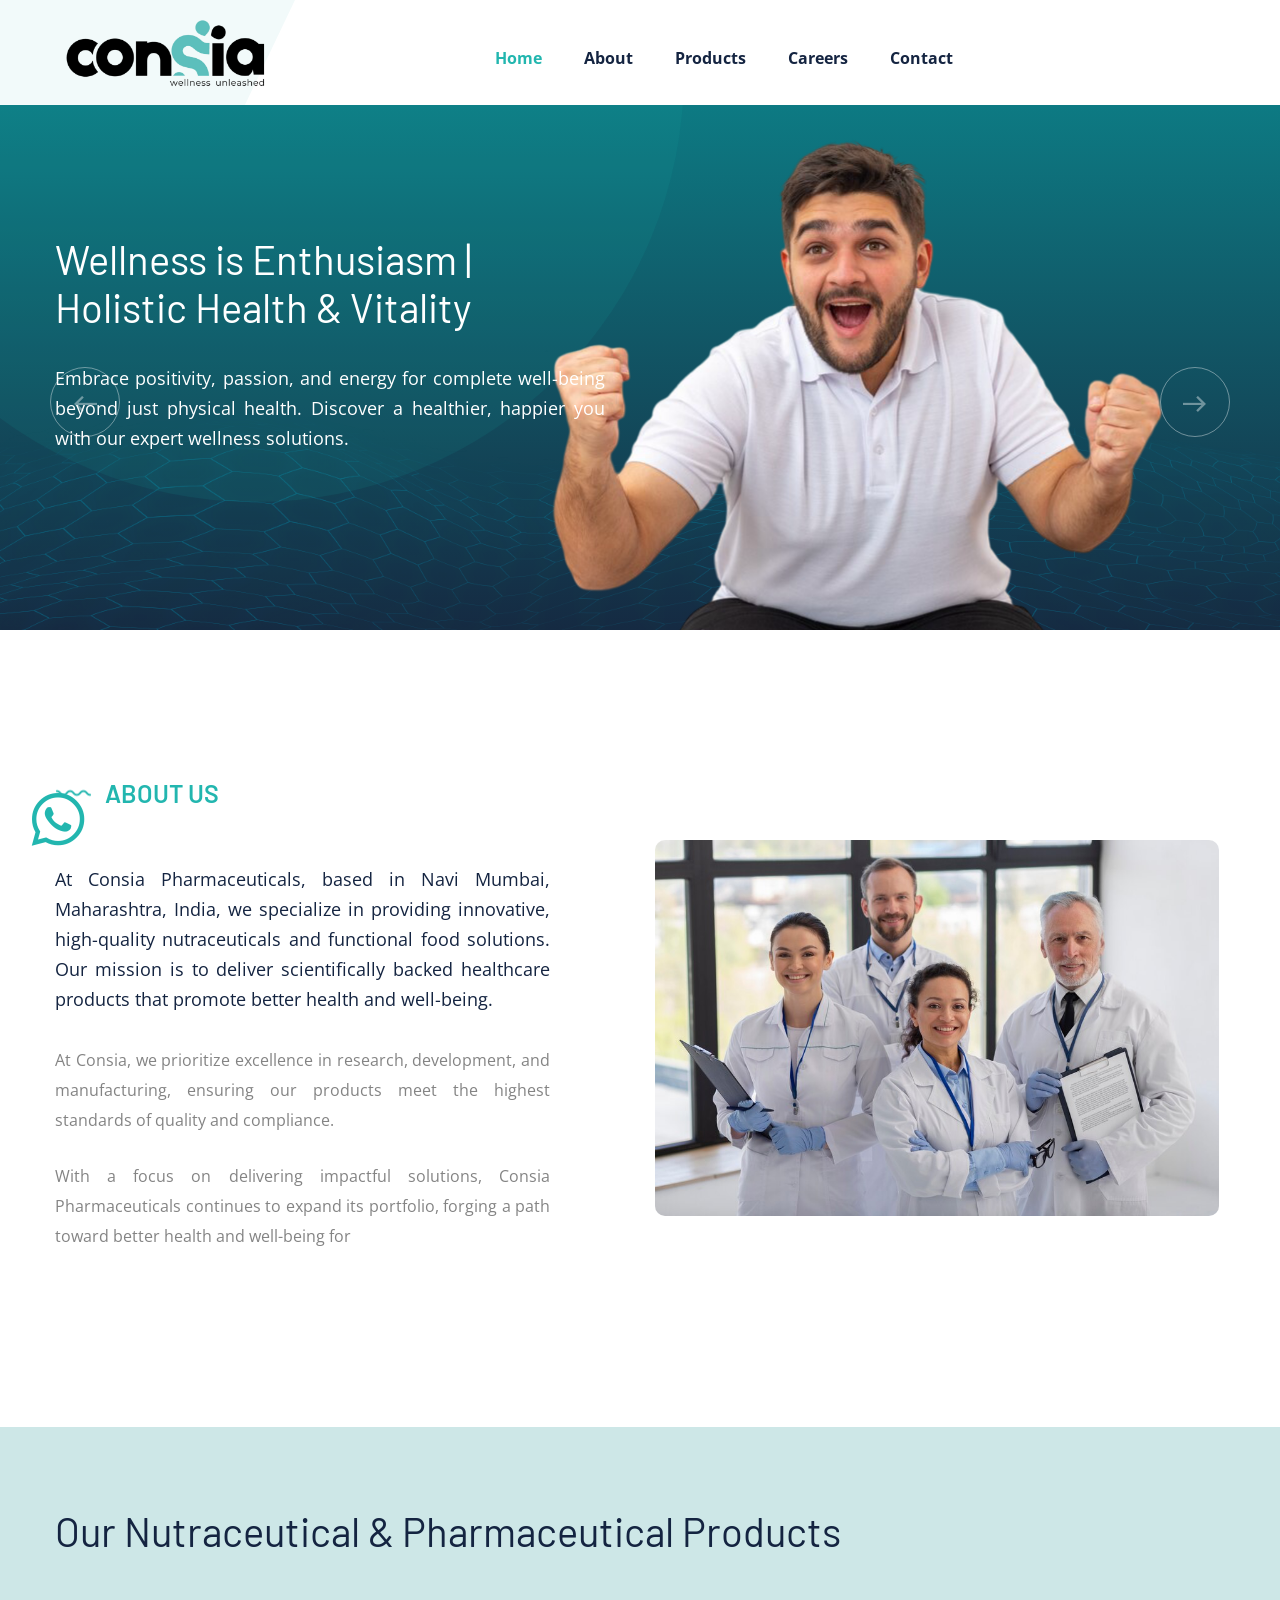
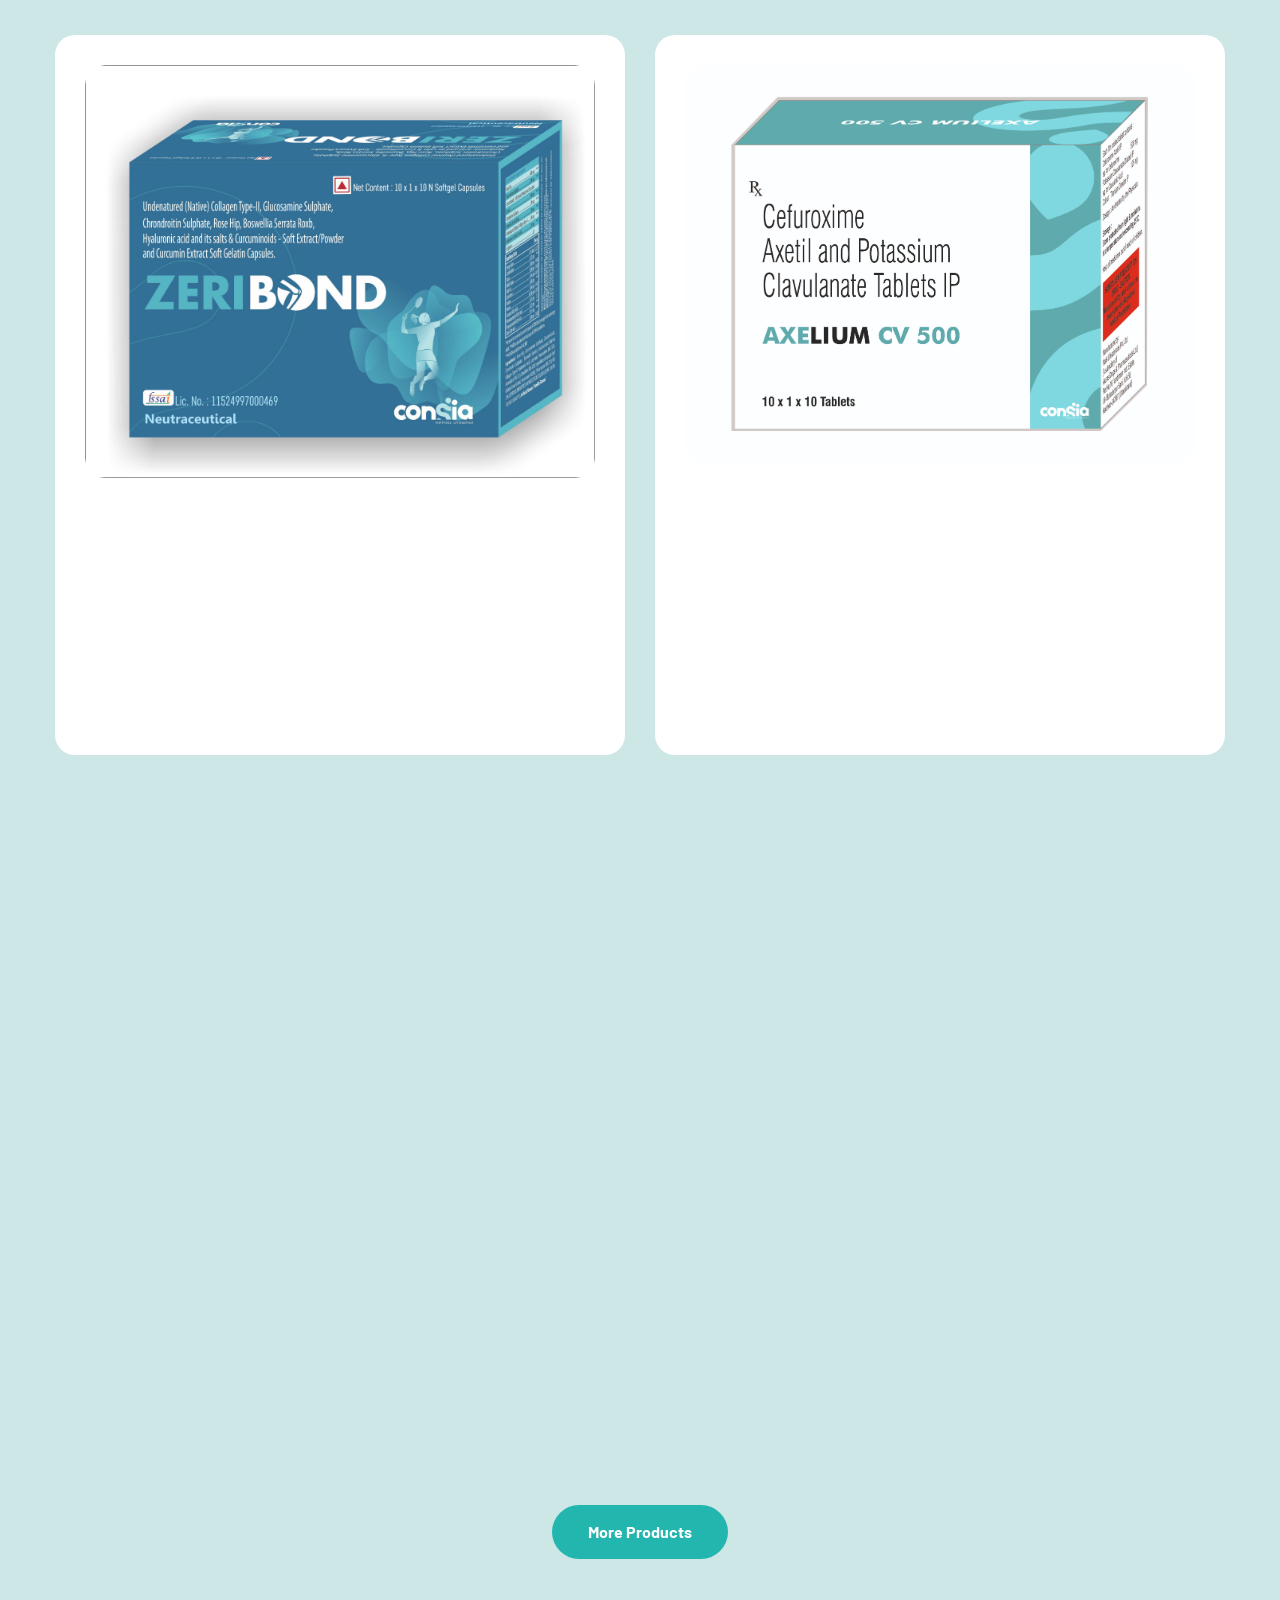
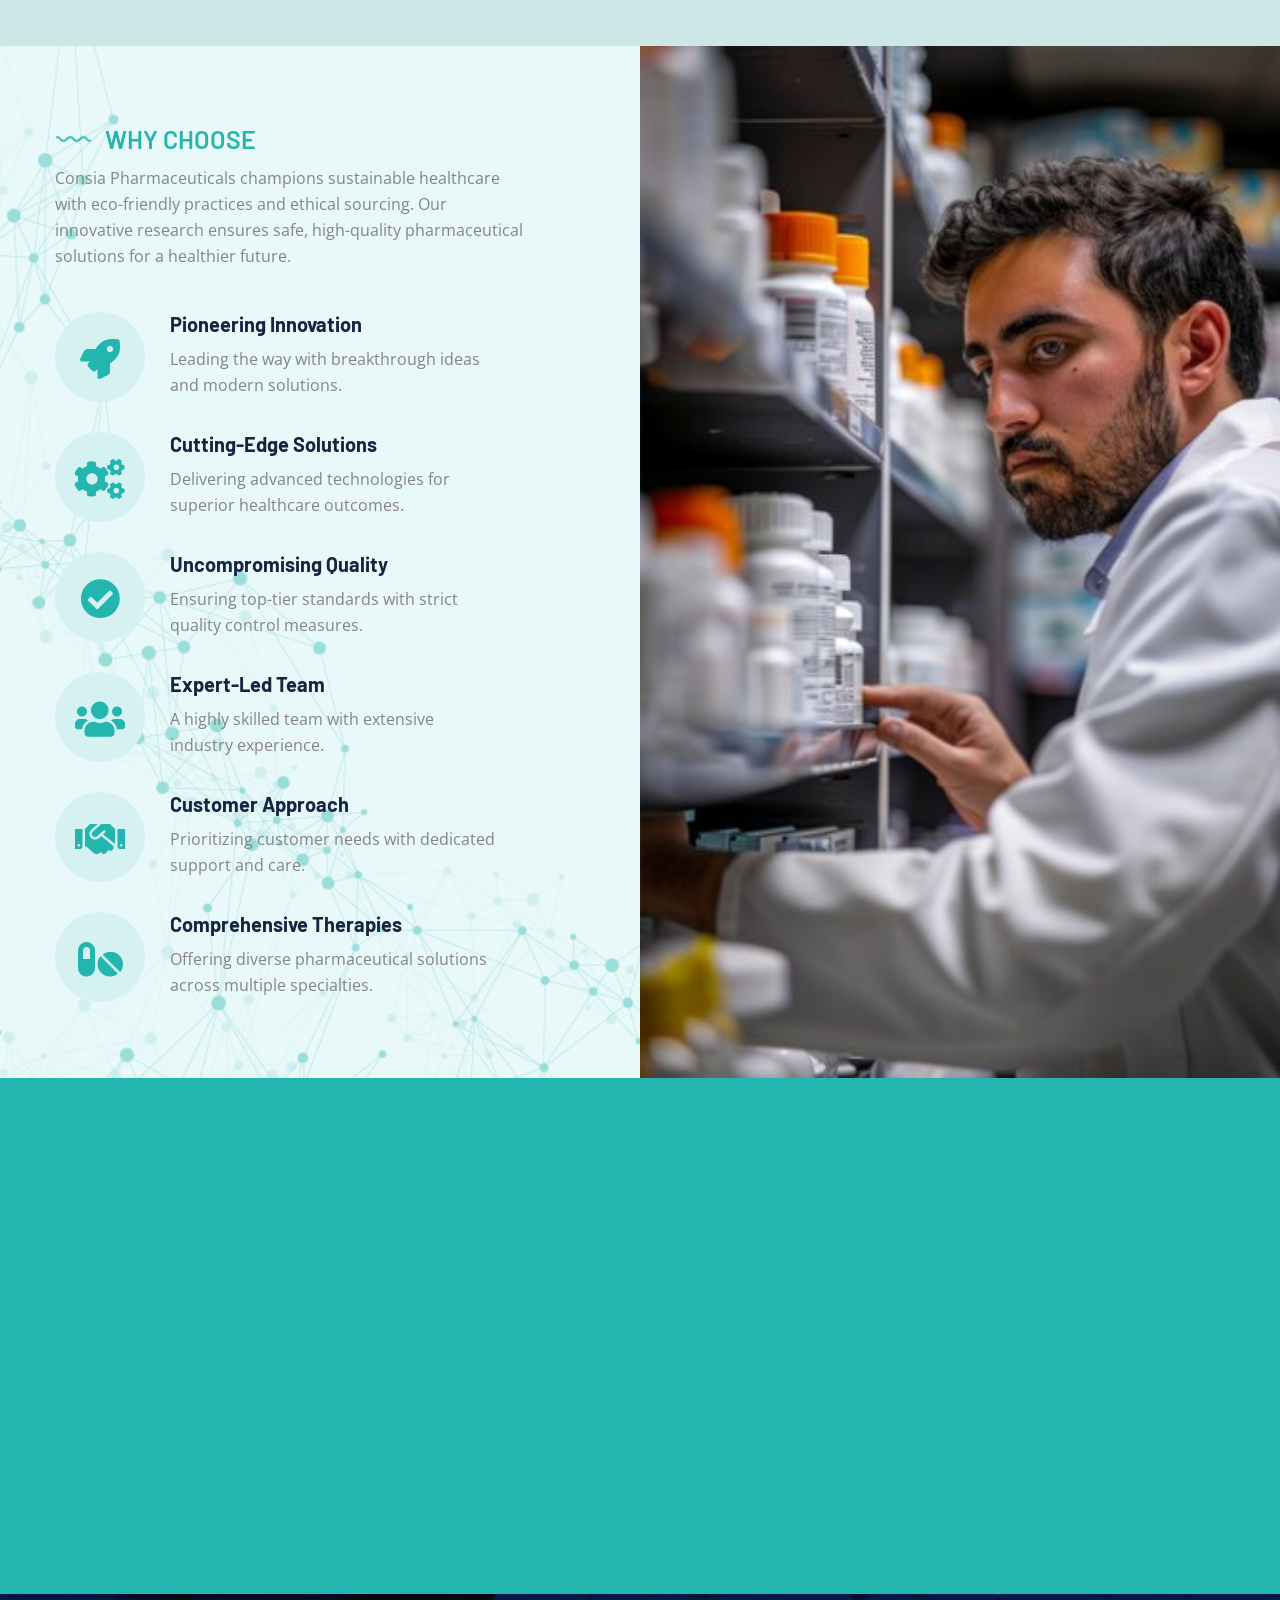
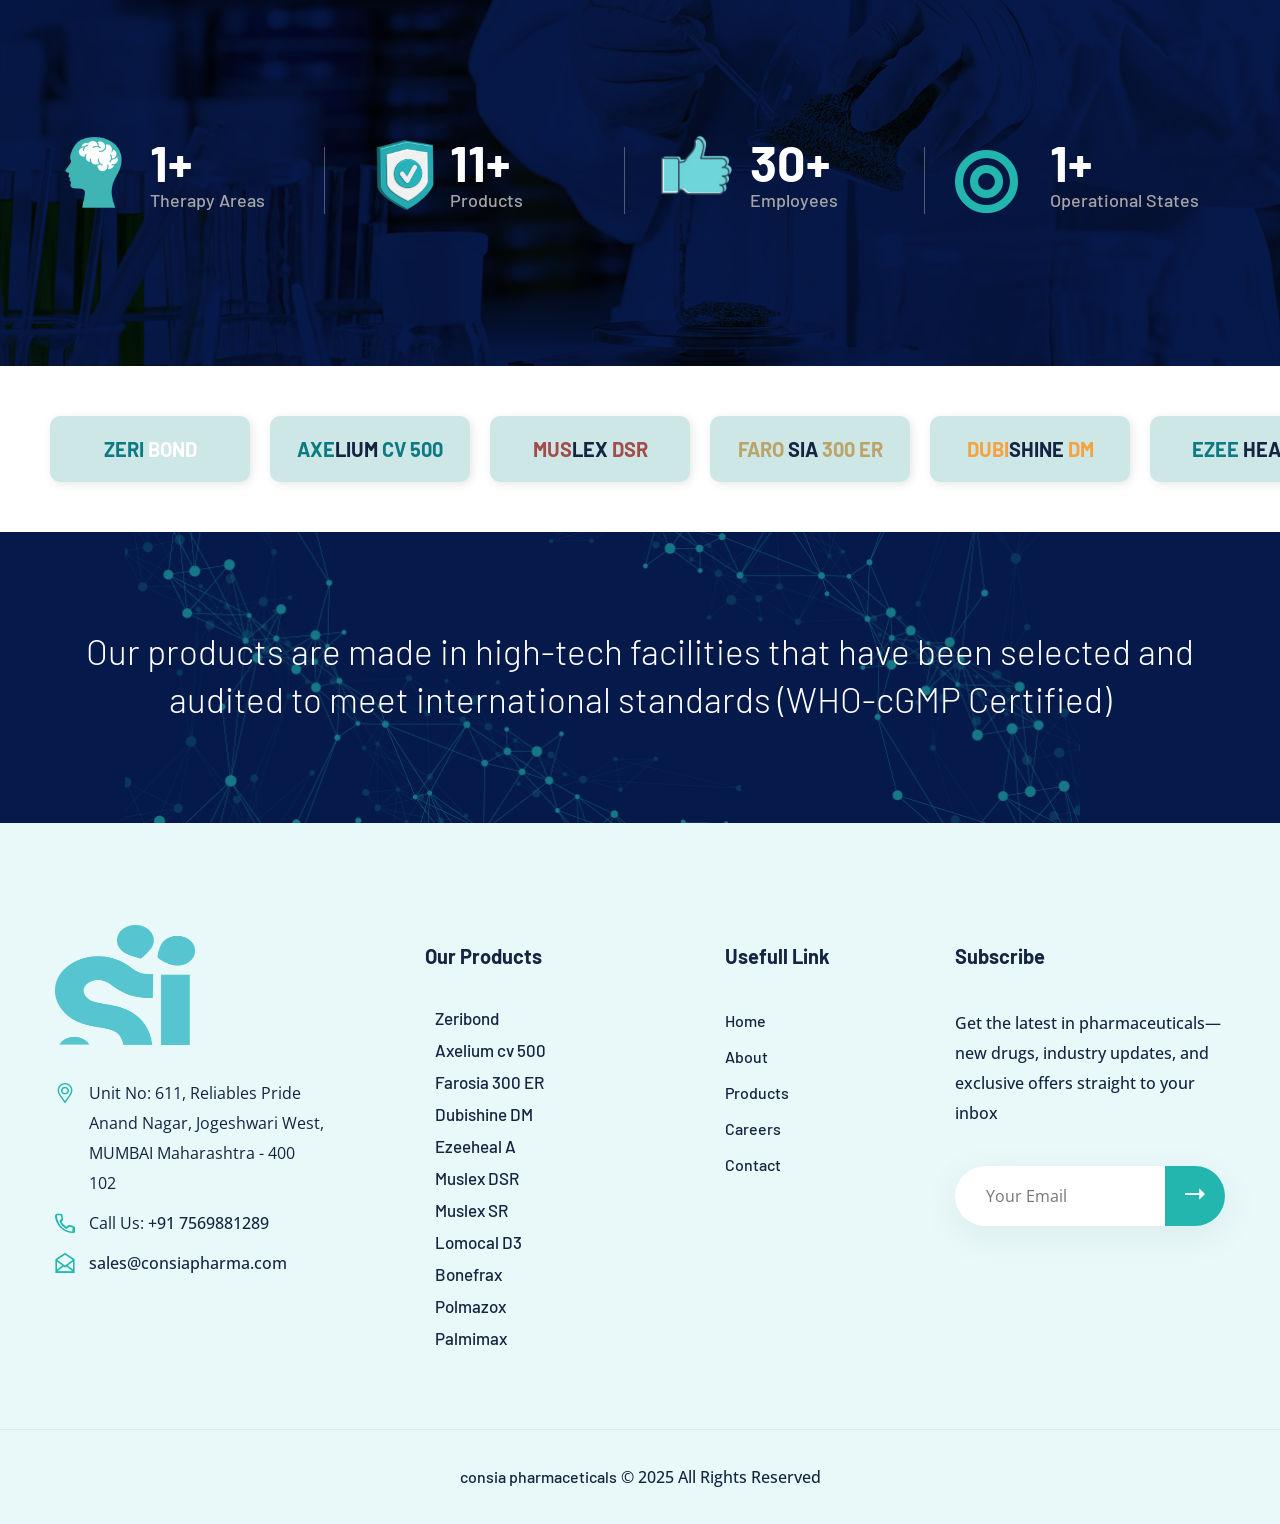
==== commit c22f5c03: "changes done" ====
--- a/index.html
+++ b/index.html
@@ -498,7 +498,7 @@
                                 </div>
                                 <div class="bold-text">
                                     <p>
-                                        Founded in Navi Mumbai, Maharashtra, India, to provide effective, high-quality, creative healthcare solutions backed by research, evidence, and results in the nutraceuticals and functional food categories.</p>
+                                        At Consia Pharmaceuticals, based in Navi Mumbai, Maharashtra, India, we specialize in providing innovative, high-quality nutraceuticals and functional food solutions. Our mission is to deliver scientifically backed healthcare products that promote better health and well-being.</p>
                                 </div>
                                 <div class="text">
                                     <p>At Consia, we prioritize excellence in research, development, and manufacturing, ensuring our products meet the highest standards of quality and compliance.</p>
@@ -513,7 +513,7 @@
                         <div class="image_block_1">
                             <div class="image-box">
                               
-                                <figure class="image"><img src="assets/images/resource/about-pharma.jpg" alt="about-pharma"></figure>
+                                <figure class="image"><img src="assets/images/resource/about-pharma.jpg" alt="Consia Pharmaceuticals - Leading Nutraceutical and Functional Food Manufacturer in India"></figure>
                                
                             </div>
                         </div>
@@ -529,13 +529,14 @@
         <section class="service-style-two sec-pad centred products-sec">
             <div class="auto-container">
                 <div class="sec-title">
-                    <h6>Our Products</h6>
+                    <h1>Our Nutraceutical & Pharmaceutical Products</h1>
+                    <!-- <p>Discover our high-quality, research-backed healthcare solutions designed for better health and wellness.</p> -->
                 </div>
                 <div class="row clearfix">
                     <div class="col-lg-6 col-md-6 col-sm-12 service-block">
                         <div class="service-block-two wow fadeInUp animated" data-wow-delay="00ms" data-wow-duration="1500ms">
                             <div class="inner-box box-inner">
-                                <figure class="image-box"><img src="assets/images/gallery/zeribond.jpeg" alt="zeribond"></figure>
+                                <figure class="image-box"><img src="assets/images/gallery/zeribond.jpeg" alt="Zeribond - Best Nutraceutical Supplement for Gut Health"></figure>
                                 <div class="lower-content">
                                    
                                 </div>
@@ -545,7 +546,7 @@
                     <div class="col-lg-6 col-md-6 col-sm-12 service-block">
                         <div class="service-block-two wow fadeInUp animated" data-wow-delay="300ms" data-wow-duration="1500ms">
                             <div class="inner-box box-inner">
-                                <figure class="image-box"><img src="assets/images/gallery/AXELIUM-CV-500.jpg" alt="AXELIUM-CV-500"></figure>
+                                <figure class="image-box"><img src="assets/images/gallery/AXELIUM-CV-500.jpg" alt="AXELIUM-CV-500 - Advanced Cardiovascular Health Supplement"></figure>
                                 <div class="lower-content">
                                  
                                 </div>
@@ -560,7 +561,7 @@
                         <div class="service-block-two wow fadeInUp animated" data-wow-delay="600ms" data-wow-duration="1500ms">
                             <div class="inner-box box-inner-two">
                                 <figure class="image-box">
-                                    <img src="assets/images/gallery/LOMOCAL-D3.png" alt="LOMOCAL-D3">
+                                    <img src="assets/images/gallery/LOMOCAL-D3.png" alt="LOMOCAL-D3 - High Potency Vitamin D3 Supplement">
                                 </figure>
                                 <div class="lower-content">
                                 </div>
@@ -572,7 +573,7 @@
                         <div class="service-block-two wow fadeInUp animated" data-wow-delay="600ms" data-wow-duration="1500ms">
                             <div class="inner-box box-inner-two">
                                 <figure class="image-box">
-                                    <img src="assets/images/gallery/MUSLEX-DSR-OUTER-CARTON.jpg" alt="MUSLEX-DSR-OUTER-CARTON"></figure>
+                                    <img src="assets/images/gallery/MUSLEX-DSR-OUTER-CARTON.jpg" alt="MUSLEX-DSR - Advanced Muscle Recovery Formula"></figure>
                                 
                             </div>
                         </div>
--- a/assets/css/style.css
+++ b/assets/css/style.css
@@ -10276,7 +10276,7 @@
   left: 0px;
   top: 0px;
   width: 100%;
-  height: 142px;
+  height: 120px;
   margin: 0 auto;
   background-repeat: no-repeat;
   background-position: top center;
@@ -10415,5 +10415,18 @@
   height: 0px !important;
 }
 
-}
-
+.google-map-section .info-section .info-inner {
+  padding-left: 10px !important;
+}
+.google-map-section .info-section .info-inner {
+    position: relative;
+    background: #000000 !important;
+    border-radius: 20px;
+    padding: 69px 30px 52px 100px;
+    margin-top: -105px;
+    z-index: 1;
+    height: 100vh !important;
+}
+
+}
+
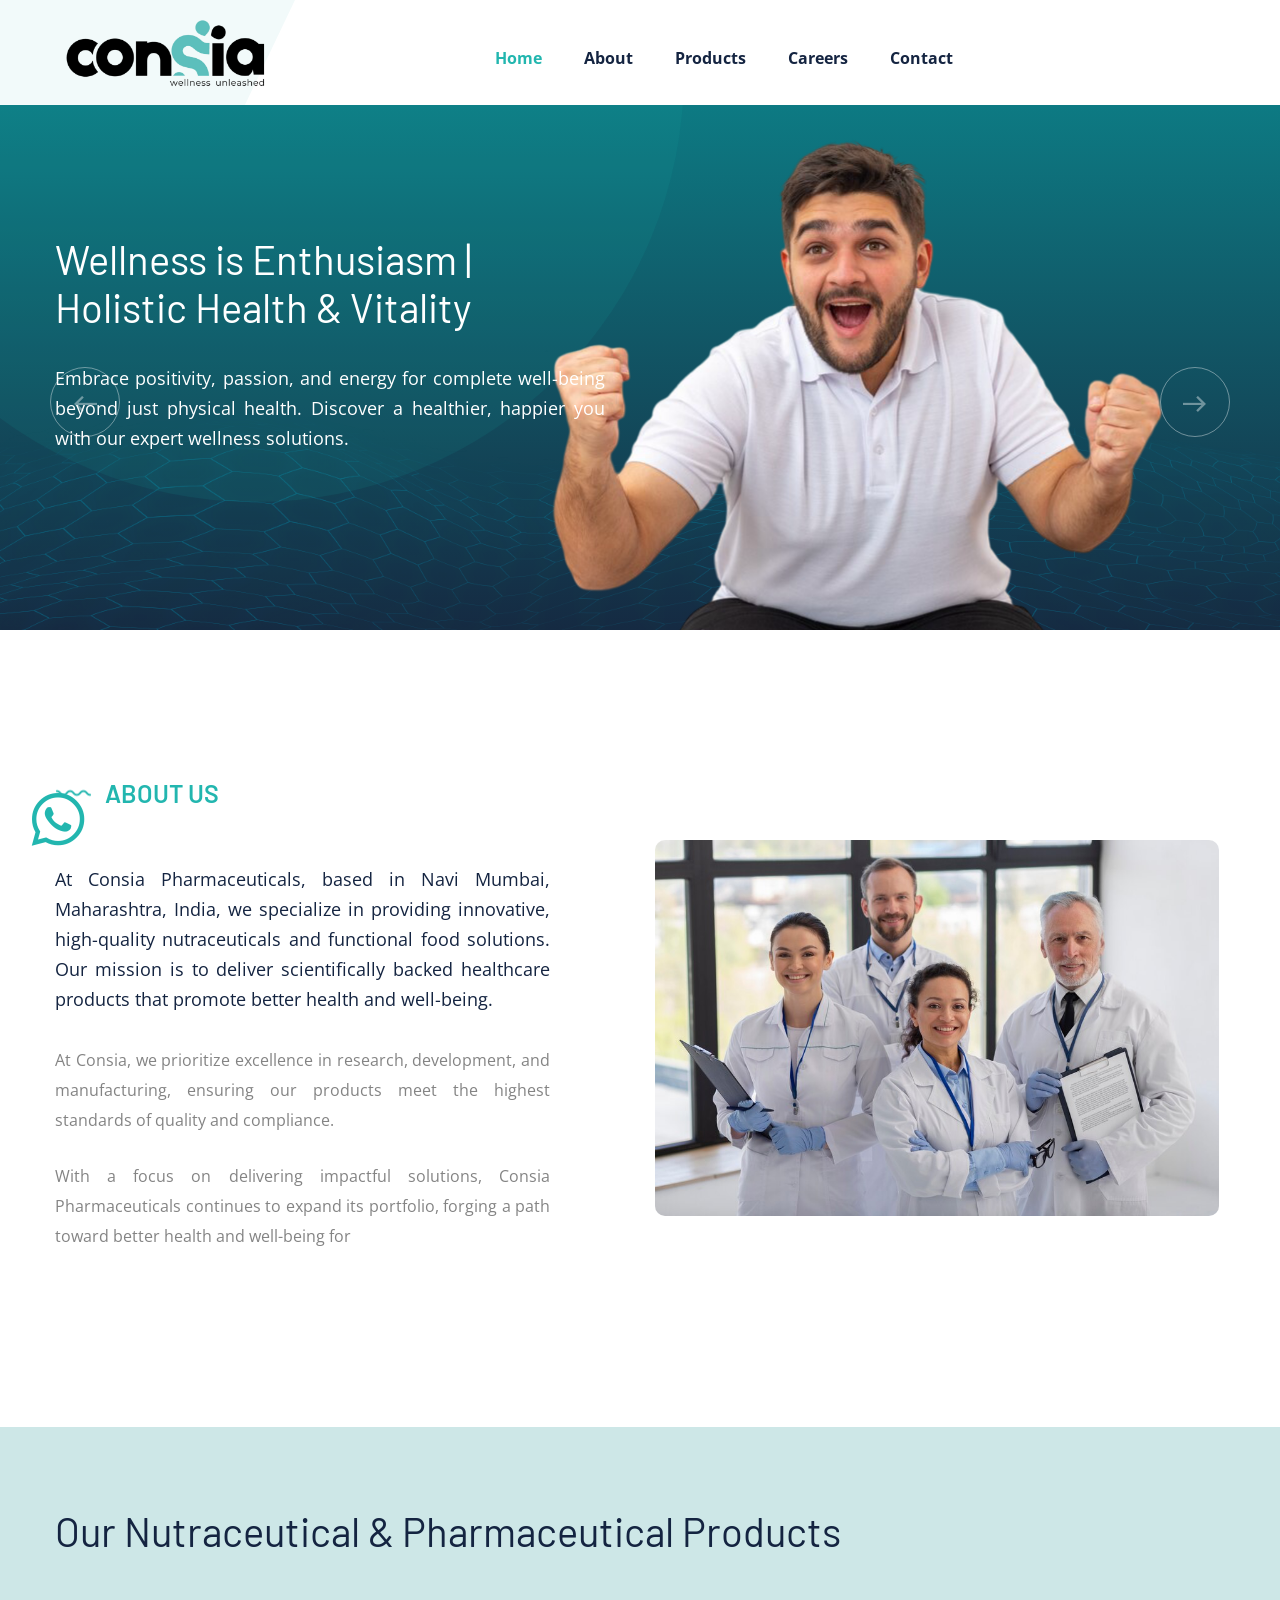
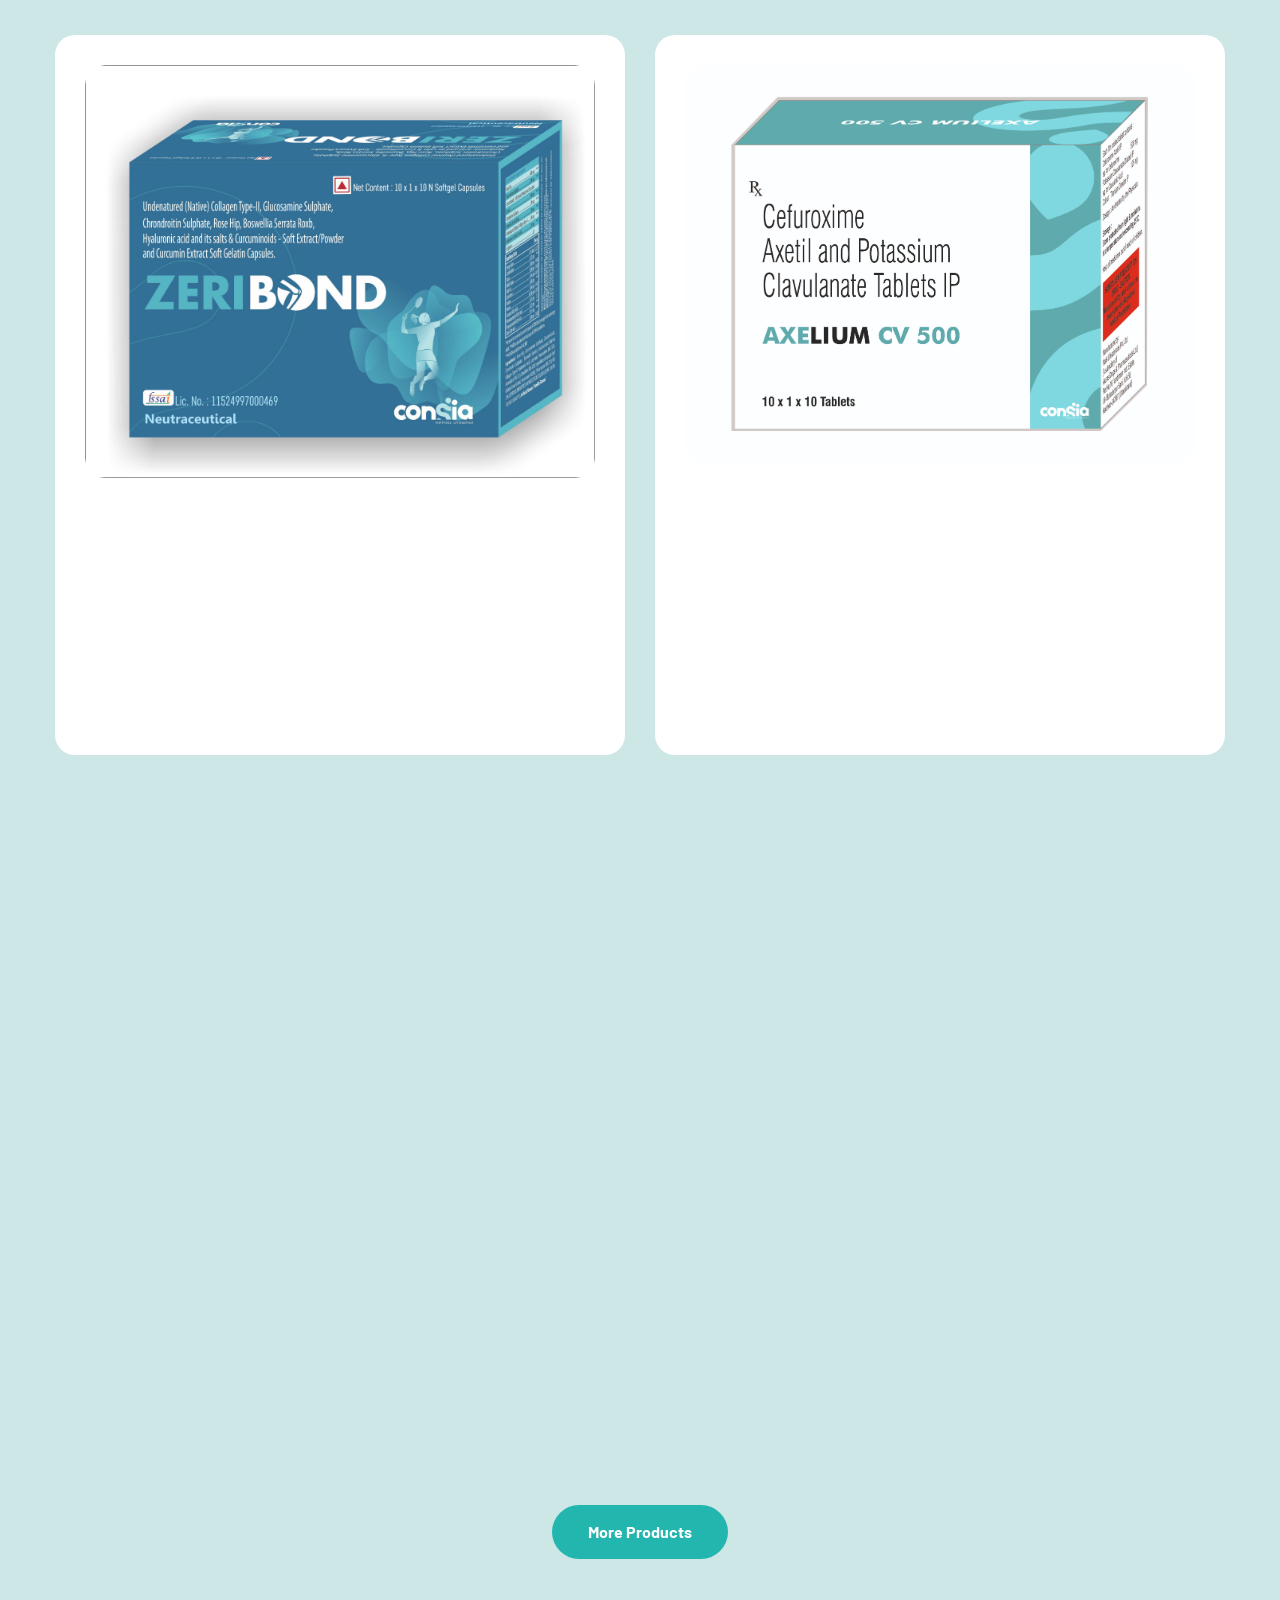
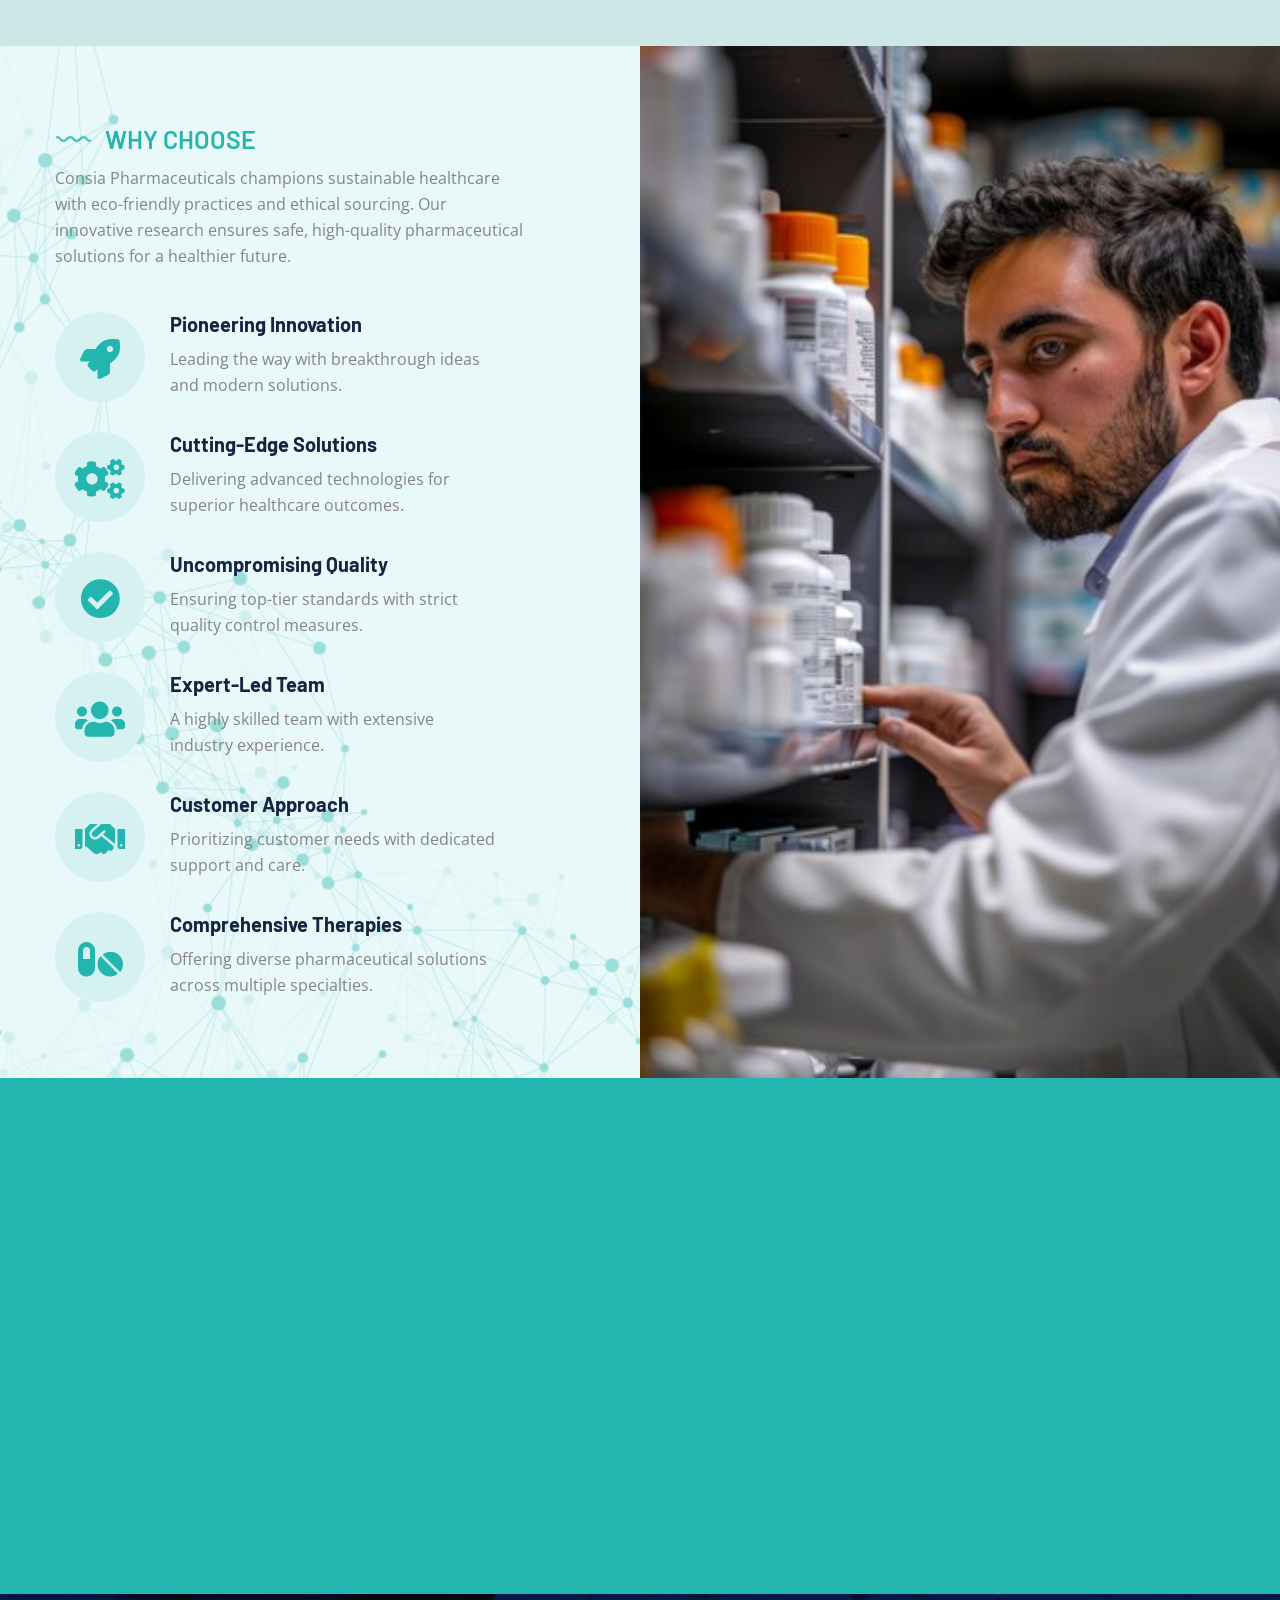
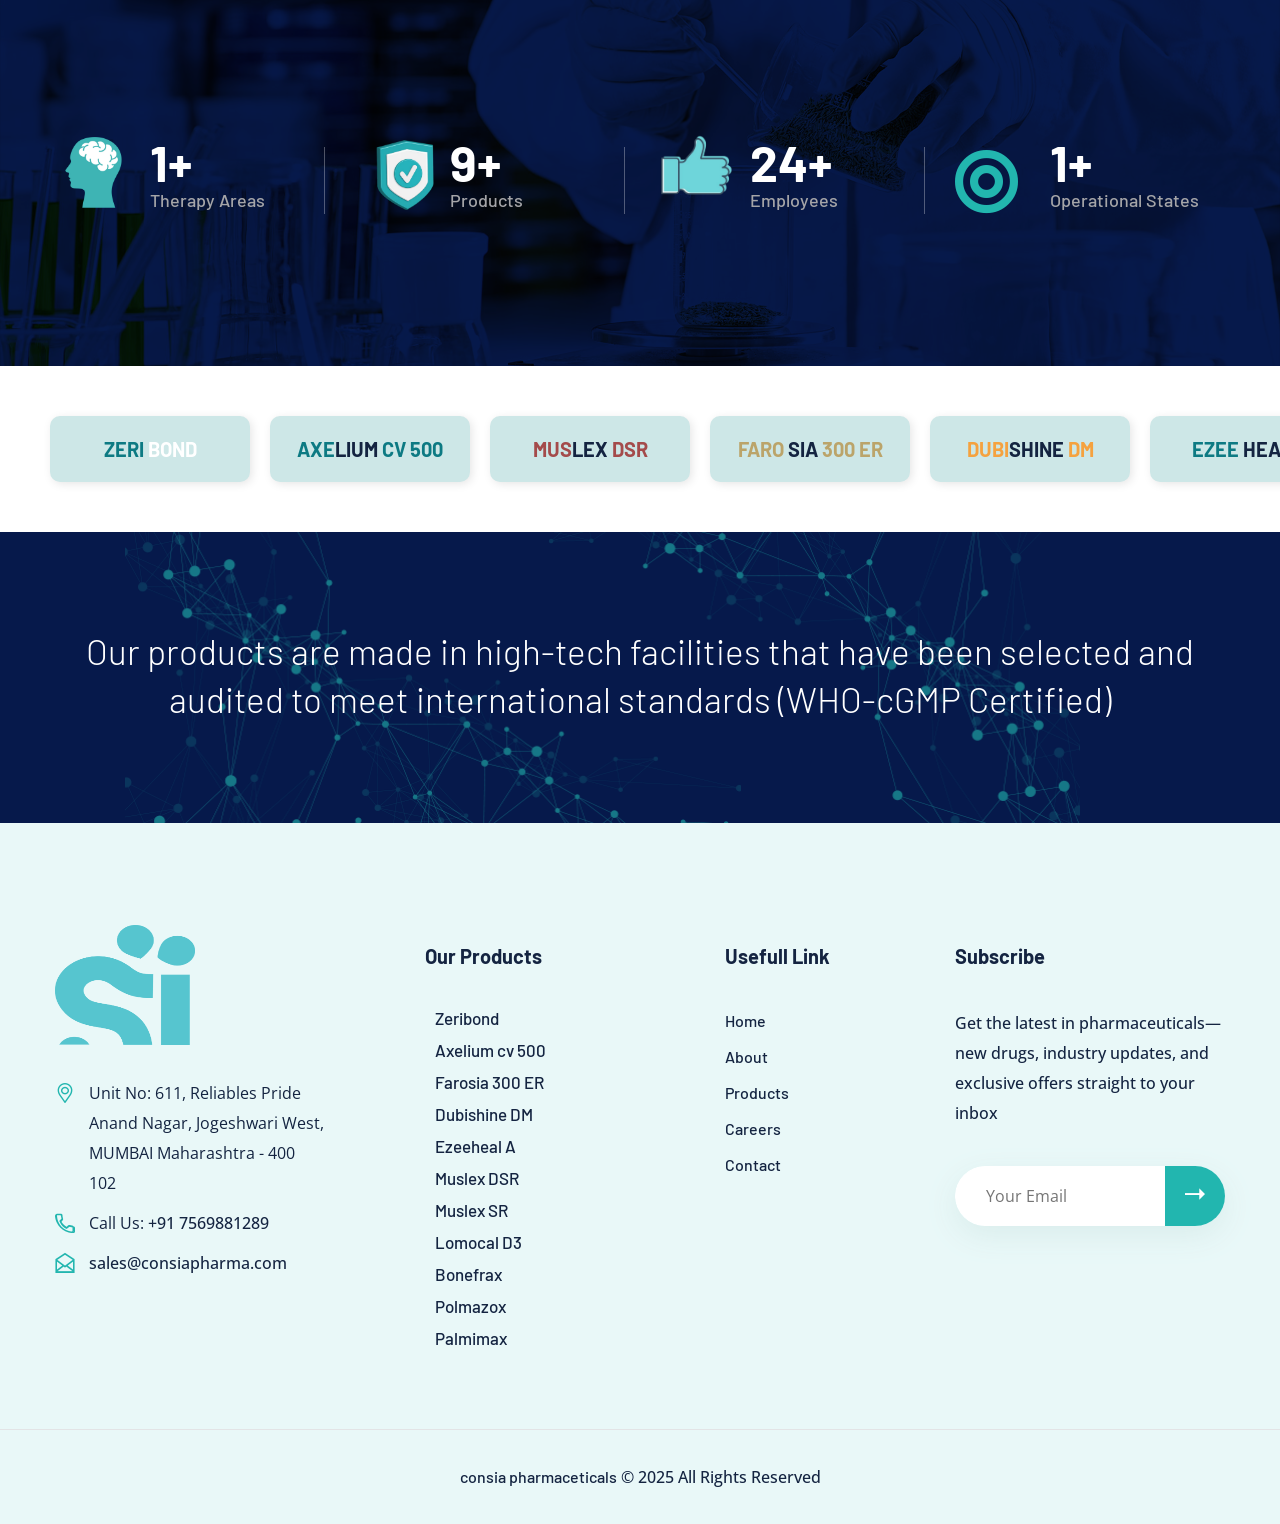
==== commit 4817f0ae: "changes done" ====
--- a/index.html
+++ b/index.html
@@ -547,9 +547,9 @@
                         <div class="service-block-two wow fadeInUp animated" data-wow-delay="300ms" data-wow-duration="1500ms">
                             <div class="inner-box box-inner">
                                 <figure class="image-box"><img src="assets/images/gallery/AXELIUM-CV-500.jpg" alt="AXELIUM-CV-500 - Advanced Cardiovascular Health Supplement"></figure>
-                                <div class="lower-content">
+                                <!-- <div class="lower-content">
                                  
-                                </div>
+                                </div> -->
                             </div>
                         </div>
                     </div>
@@ -563,8 +563,8 @@
                                 <figure class="image-box">
                                     <img src="assets/images/gallery/LOMOCAL-D3.png" alt="LOMOCAL-D3 - High Potency Vitamin D3 Supplement">
                                 </figure>
-                                <div class="lower-content">
-                                </div>
+                                <!-- <div class="lower-content">
+                                </div> -->
                             </div>
                         </div>
                     </div>
--- a/assets/css/style.css
+++ b/assets/css/style.css
@@ -10274,9 +10274,9 @@
 .title-page .content-box .shape {
   position: absolute;
   left: 0px;
-  top: 0px;
-  width: 100%;
-  height: 120px;
+  top: 15px !important;
+  width: 100%;
+  height: 140px !important;
   margin: 0 auto;
   background-repeat: no-repeat;
   background-position: top center;
@@ -10314,7 +10314,7 @@
   /* box-shadow: 0 10px 30px; */
   margin-bottom: 30px !important;
   transition: all 500ms ease;
-  height: 43vh !important;
+  height: 40vh !important;
 }
 
 
@@ -10328,7 +10328,7 @@
   /* box-shadow: 0 10px 30px; */
   margin-bottom: 30px !important;
   transition: all 500ms ease;
-  height: 39vh !important;
+  height: 18% !important;
 }
 
 
@@ -10343,7 +10343,7 @@
   box-shadow: 0 10px 30px; */
   margin-bottom: 60px;
   transition: all 500ms ease;
-  height: 53vh;
+  height: 18% !important;
 }
 
 .sec-title p{
@@ -10427,6 +10427,10 @@
     z-index: 1;
     height: 100vh !important;
 }
-
-}
-
+.product-img img {
+    width: 100%;
+    height:auto !important;
+}
+
+}
+
